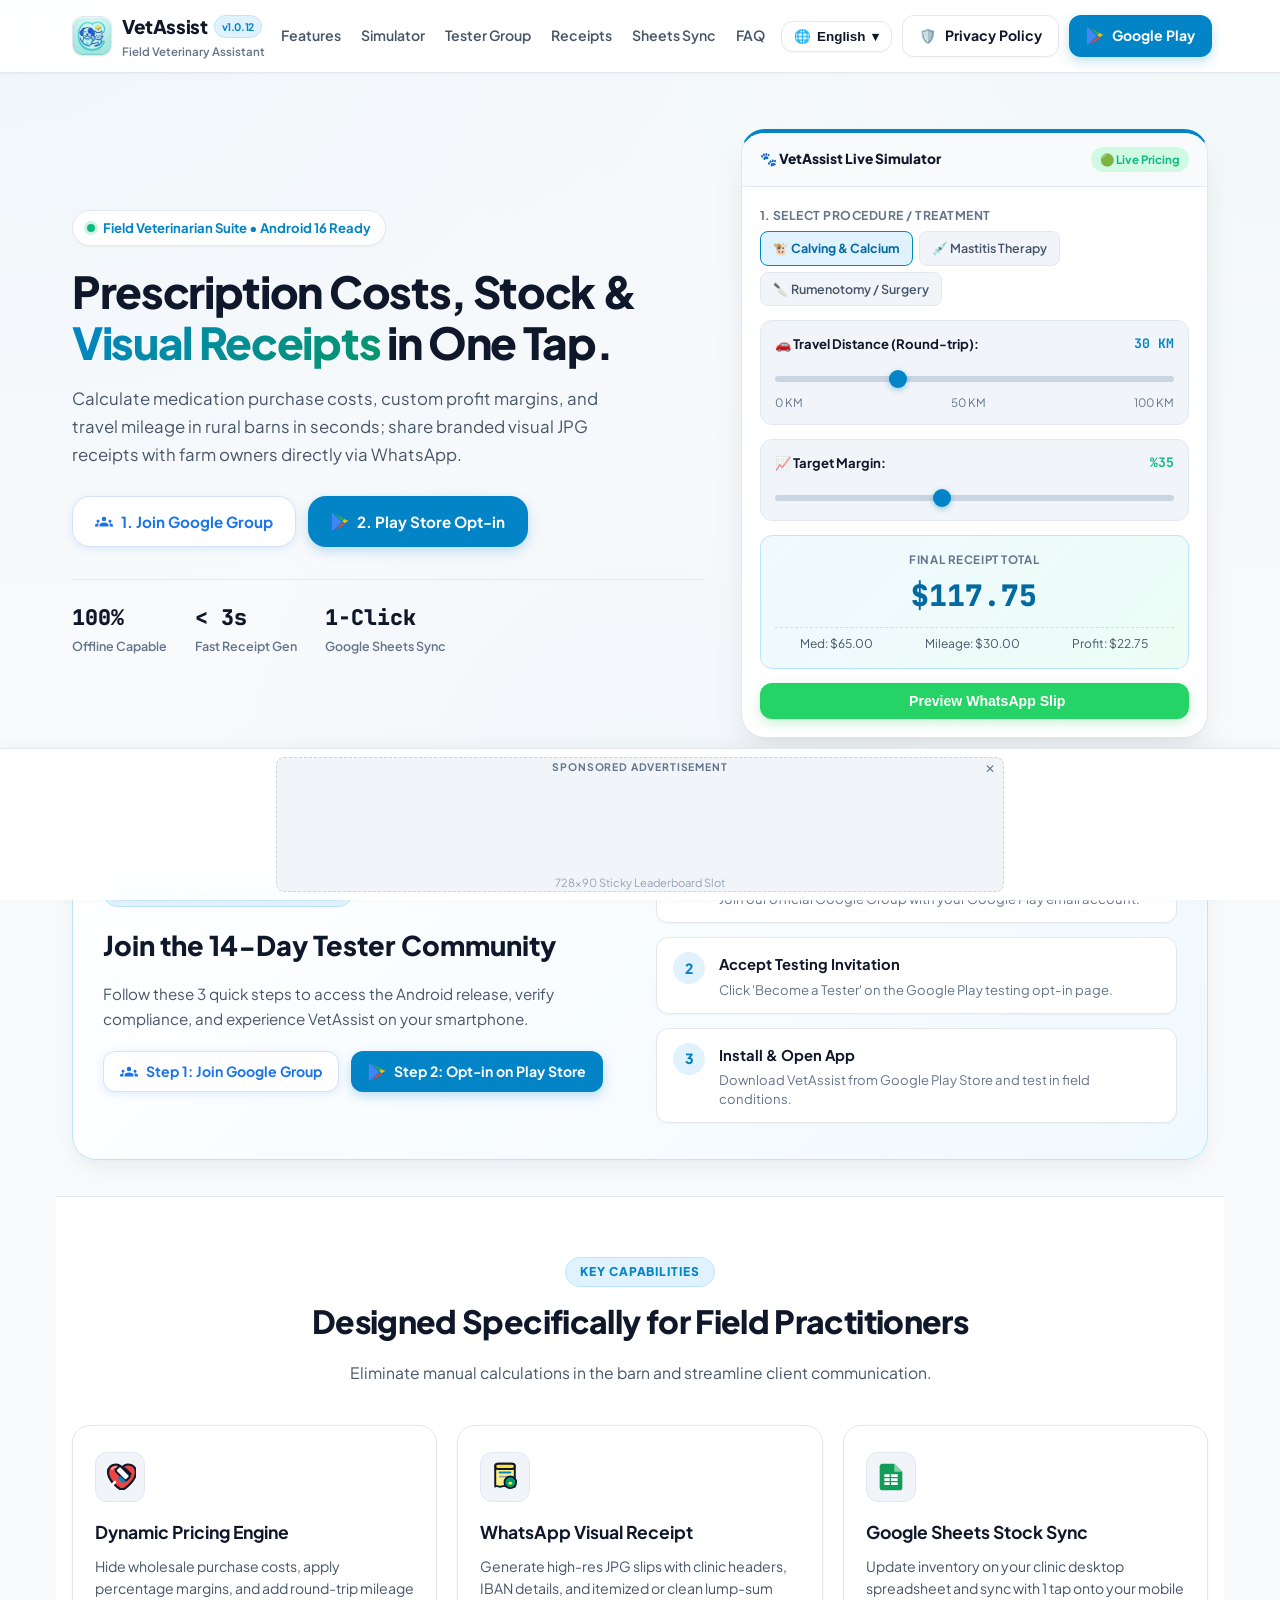
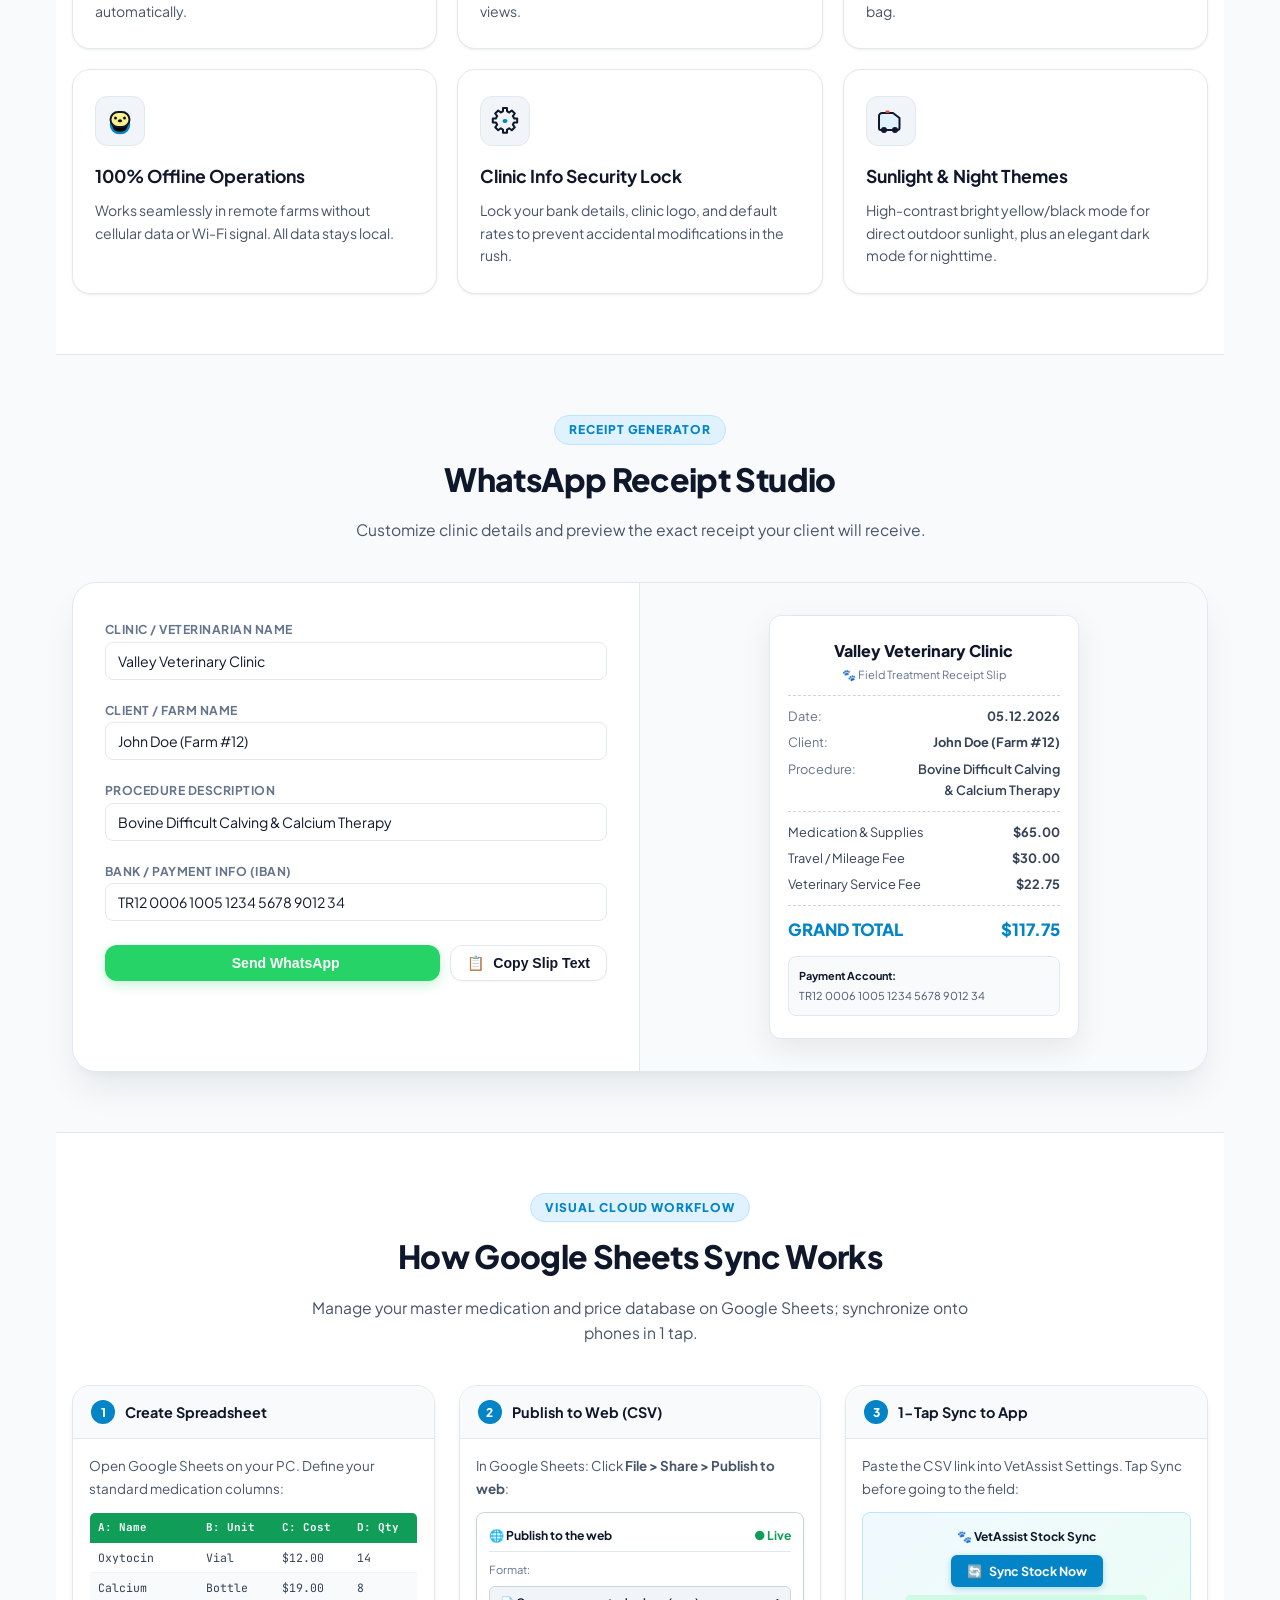
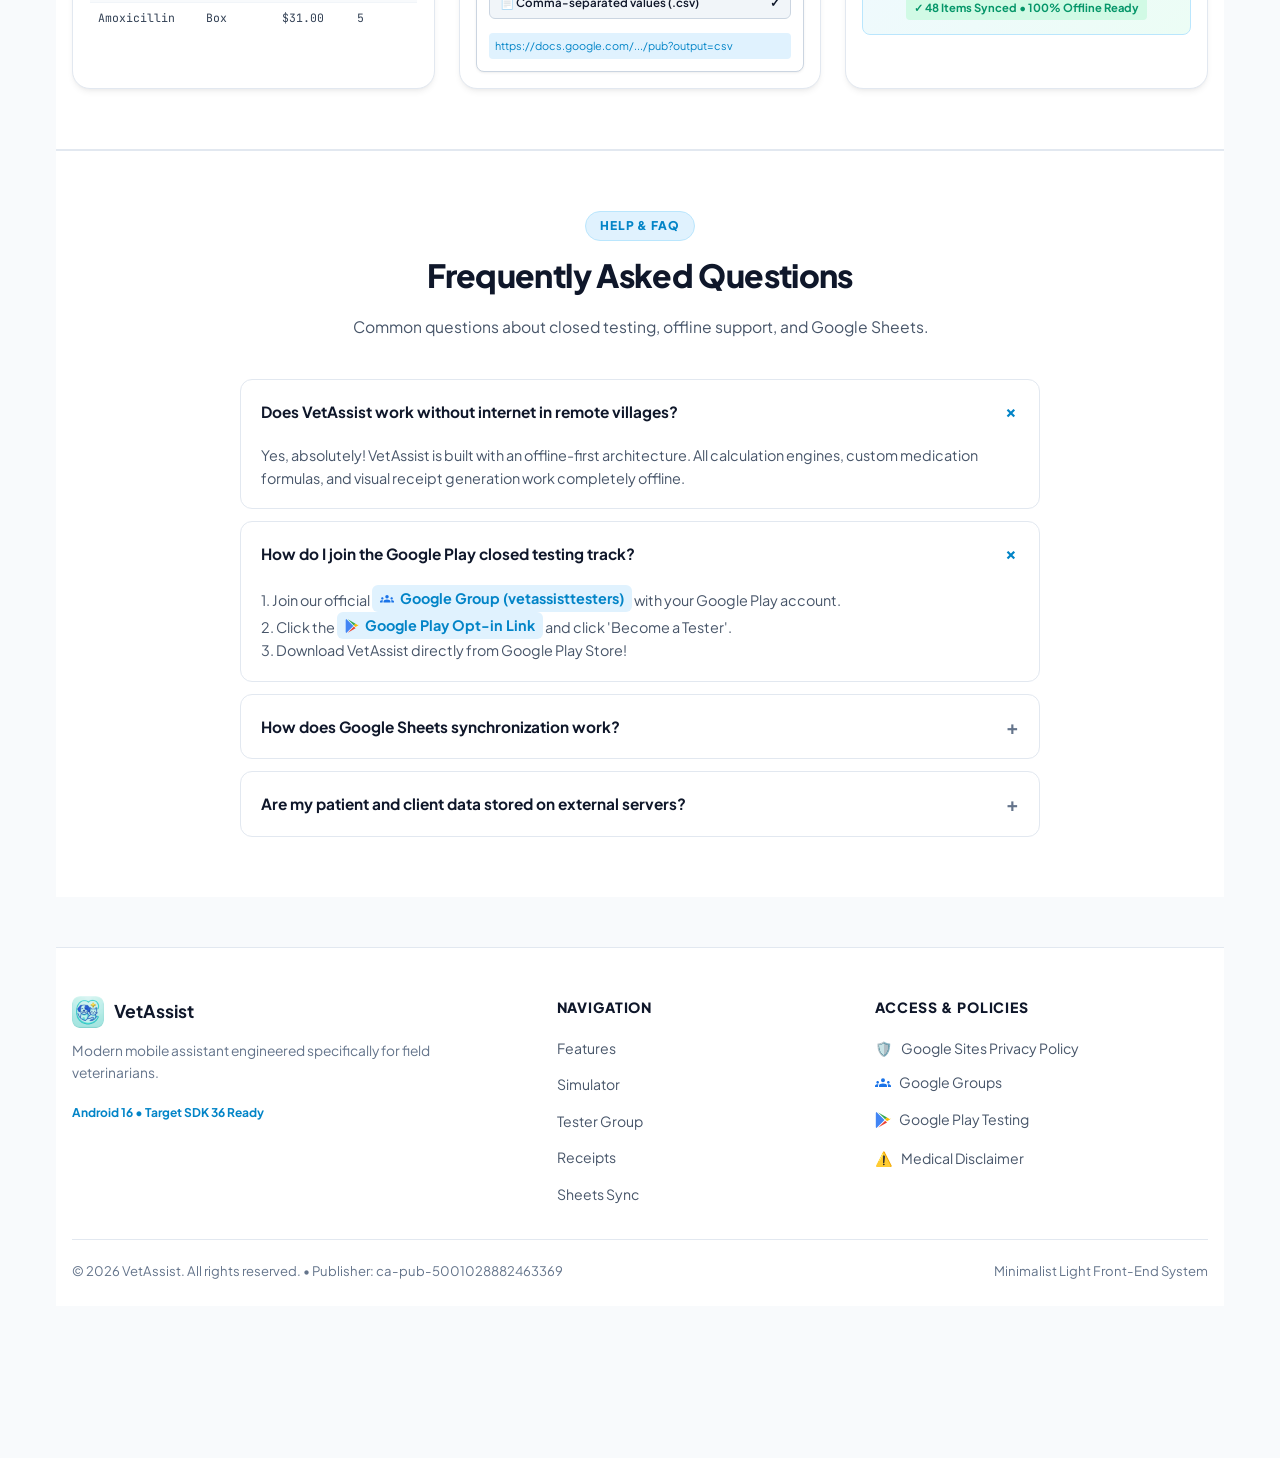
==== index.html @ b24b8905 "Add dedicated landing page, docs for GitHub Pages, 9-language and multi-currency system" ====
<!DOCTYPE html>
<html lang="en">
<head>
  <meta charset="UTF-8">
  <meta name="viewport" content="width=device-width, initial-scale=1.0">
  <title>VetAssist — Field Veterinary Assistant | Official Web & Live Demo</title>
  <meta name="description" content="Instant prescription cost calculation, dynamic profit/mileage pricing, clinic stock management and WhatsApp visual receipt slips for field veterinarians.">
  <meta name="google-adsense-account" content="ca-pub-5001028882463369">
  <link rel="icon" type="image/png" href="favicon.png">
  <link rel="preconnect" href="https://fonts.googleapis.com">
  <link rel="preconnect" href="https://fonts.gstatic.com" crossorigin>
  <link href="https://fonts.googleapis.com/css2?family=Plus+Jakarta+Sans:wght@400;500;600;700;800&family=JetBrains+Mono:wght@500;600;700&display=swap" rel="stylesheet">
  <script async src="https://pagead2.googlesyndication.com/pagead/js/adsbygoogle.js?client=ca-pub-5001028882463369" crossorigin="anonymous"></script>

  <style>
    /* ==========================================================================
       VETASSIST MODERN MINIMALIST LIGHT DESIGN SYSTEM
       ========================================================================== */
    :root {
      --bg-page: #f8fafc;
      --bg-surface: #ffffff;
      --bg-surface-elevated: #ffffff;
      --bg-surface-subtle: #f1f5f9;
      --bg-surface-active: #e2e8f0;
      
      --text-main: #0f172a;
      --text-secondary: #475569;
      --text-muted: #64748b;
      --text-light: #94a3b8;
      
      --primary: #0284c7;
      --primary-hover: #0369a1;
      --primary-subtle: #e0f2fe;
      --primary-border: #bae6fd;
      
      --success: #10b981;
      --success-subtle: #d1fae5;
      --success-hover: #059669;
      
      --warning: #f59e0b;
      --warning-subtle: #fef3c7;
      
      --border-light: #e2e8f0;
      --border-subtle: #f1f5f9;
      --border-focus: #38bdf8;
      
      --shadow-xs: 0 1px 2px 0 rgba(0, 0, 0, 0.04);
      --shadow-sm: 0 1px 3px 0 rgba(0, 0, 0, 0.06), 0 1px 2px -1px rgba(0, 0, 0, 0.06);
      --shadow-md: 0 4px 6px -1px rgba(0, 0, 0, 0.06), 0 2px 4px -2px rgba(0, 0, 0, 0.05);
      --shadow-lg: 0 10px 25px -3px rgba(15, 23, 42, 0.06), 0 4px 6px -4px rgba(15, 23, 42, 0.03);
      --shadow-xl: 0 20px 35px -5px rgba(15, 23, 42, 0.08), 0 8px 10px -6px rgba(15, 23, 42, 0.03);

      --radius-sm: 8px;
      --radius-md: 12px;
      --radius-lg: 18px;
      --radius-xl: 24px;
      --radius-full: 9999px;

      --font-sans: 'Plus Jakarta Sans', -apple-system, BlinkMacSystemFont, 'Segoe UI', Roboto, sans-serif;
      --font-mono: 'JetBrains Mono', monospace;
    }

    *, *::before, *::after {
      box-sizing: border-box;
      margin: 0;
      padding: 0;
    }

    html {
      scroll-behavior: smooth;
      -webkit-font-smoothing: antialiased;
      -moz-osx-font-smoothing: grayscale;
    }

    body {
      font-family: var(--font-sans);
      background-color: var(--bg-page);
      color: var(--text-main);
      line-height: 1.65;
      overflow-x: hidden;
      background-image: 
        radial-gradient(at 0% 0%, rgba(2, 132, 199, 0.04) 0px, transparent 50%),
        radial-gradient(at 100% 0%, rgba(16, 185, 129, 0.03) 0px, transparent 50%),
        radial-gradient(at 50% 100%, rgba(2, 132, 199, 0.03) 0px, transparent 50%);
      background-attachment: fixed;
    }

    /* Layout Structure */
    .app-layout-wrapper {
      display: flex;
      justify-content: center;
      width: 100%;
      position: relative;
    }

    /* Sidebars for Ads */
    .ad-rail {
      width: 160px;
      padding: 20px 10px;
      display: flex;
      flex-direction: column;
      gap: 24px;
      flex-shrink: 0;
      position: sticky;
      top: 86px;
      height: calc(100vh - 90px);
      align-self: flex-start;
    }

    .ad-slot-box {
      background: var(--bg-surface);
      border: 1px dashed #cbd5e1;
      border-radius: var(--radius-md);
      padding: 12px 8px;
      text-align: center;
      display: flex;
      flex-direction: column;
      align-items: center;
      justify-content: center;
      min-height: 280px;
      box-shadow: var(--shadow-xs);
      position: relative;
    }

    .ad-label {
      font-size: 0.65rem;
      font-weight: 700;
      color: var(--text-muted);
      letter-spacing: 0.08em;
      text-transform: uppercase;
      margin-bottom: 8px;
      display: block;
    }

    /* Main Container */
    .main-site-content {
      width: 100%;
      max-width: 1200px;
      min-width: 0;
      margin: 0 auto;
      padding: 0 16px;
    }

    .container {
      width: 100%;
      max-width: 1160px;
      margin: 0 auto;
      padding: 0 12px;
    }

    /* ==========================================================================
       TOP NAVIGATION BAR - SINGLE LINE & BEAUTIFULLY SPACED
       ========================================================================== */
    header.site-header {
      position: sticky;
      top: 0;
      z-index: 1000;
      background: rgba(255, 255, 255, 0.94);
      backdrop-filter: blur(16px);
      -webkit-backdrop-filter: blur(16px);
      border-bottom: 1px solid var(--border-light);
      box-shadow: 0 1px 3px rgba(0, 0, 0, 0.03);
    }

    .nav-inner {
      display: flex;
      justify-content: space-between;
      align-items: center;
      height: 72px;
      gap: 16px;
    }

    .brand-logo {
      display: flex;
      align-items: center;
      gap: 10px;
      text-decoration: none;
      color: var(--text-main);
      flex-shrink: 0;
      white-space: nowrap;
    }

    .brand-logo img {
      width: 40px;
      height: 40px;
      border-radius: 10px;
      box-shadow: var(--shadow-xs);
      border: 1px solid var(--border-light);
    }

    .brand-titles {
      display: flex;
      flex-direction: column;
      white-space: nowrap;
    }

    .brand-name {
      font-size: 1.18rem;
      font-weight: 800;
      letter-spacing: -0.02em;
      color: var(--text-main);
      display: flex;
      align-items: center;
      gap: 6px;
      white-space: nowrap;
    }

    .brand-name span.badge-version {
      font-size: 0.65rem;
      font-weight: 700;
      color: var(--primary);
      background: var(--primary-subtle);
      padding: 2px 7px;
      border-radius: var(--radius-full);
      border: 1px solid var(--primary-border);
      white-space: nowrap;
    }

    .brand-tagline {
      font-size: 0.72rem;
      color: var(--text-muted);
      font-weight: 600;
      white-space: nowrap;
    }

    nav.nav-menu {
      display: flex;
      align-items: center;
      gap: 20px;
      flex-shrink: 0;
    }

    nav.nav-menu a {
      color: var(--text-secondary);
      text-decoration: none;
      font-size: 0.88rem;
      font-weight: 600;
      white-space: nowrap;
      transition: color 0.15s ease;
      padding: 6px 0;
    }

    nav.nav-menu a:hover {
      color: var(--primary);
    }

    .nav-actions {
      display: flex;
      align-items: center;
      gap: 10px;
      flex-shrink: 0;
      white-space: nowrap;
    }

    /* Language Picker Dropdown */
    .lang-dropdown-wrapper {
      position: relative;
      flex-shrink: 0;
    }

    .lang-btn {
      background: var(--bg-surface);
      border: 1px solid var(--border-light);
      padding: 7px 12px;
      border-radius: var(--radius-md);
      font-size: 0.84rem;
      font-weight: 700;
      color: var(--text-main);
      display: inline-flex;
      align-items: center;
      gap: 6px;
      cursor: pointer;
      box-shadow: var(--shadow-xs);
      white-space: nowrap;
      transition: all 0.2s ease;
    }

    .lang-btn:hover {
      background: var(--bg-surface-subtle);
      border-color: #cbd5e1;
    }

    .lang-menu {
      position: absolute;
      top: calc(100% + 6px);
      right: 0;
      background: var(--bg-surface);
      border: 1px solid var(--border-light);
      border-radius: var(--radius-md);
      box-shadow: var(--shadow-xl);
      padding: 6px;
      display: none;
      flex-direction: column;
      min-width: 160px;
      z-index: 2000;
    }

    .lang-menu.open {
      display: flex;
      animation: fadeIn 0.15s ease;
    }

    .lang-item {
      padding: 8px 12px;
      font-size: 0.84rem;
      font-weight: 600;
      color: var(--text-secondary);
      border-radius: var(--radius-sm);
      display: flex;
      align-items: center;
      gap: 8px;
      cursor: pointer;
      white-space: nowrap;
      transition: background 0.12s;
    }

    .lang-item:hover, .lang-item.active {
      background: var(--primary-subtle);
      color: var(--primary-hover);
      font-weight: 700;
    }

    /* Buttons */
    .btn {
      display: inline-flex;
      align-items: center;
      justify-content: center;
      gap: 8px;
      padding: 8px 16px;
      font-size: 0.88rem;
      font-weight: 700;
      border-radius: var(--radius-md);
      text-decoration: none;
      cursor: pointer;
      white-space: nowrap;
      flex-shrink: 0;
      transition: all 0.2s cubic-bezier(0.16, 1, 0.3, 1);
      border: 1px solid transparent;
      outline: none;
    }

    .btn svg, .btn img {
      width: 18px;
      height: 18px;
      flex-shrink: 0;
    }

    .btn-lg {
      padding: 12px 22px;
      font-size: 0.95rem;
      border-radius: var(--radius-lg);
    }

    .btn-primary {
      background: var(--primary);
      color: #ffffff;
      box-shadow: 0 4px 12px rgba(2, 132, 199, 0.25);
    }
    .btn-primary:hover {
      background: var(--primary-hover);
      transform: translateY(-2px);
      box-shadow: 0 6px 18px rgba(2, 132, 199, 0.35);
    }

    .btn-outline {
      background: var(--bg-surface);
      color: var(--text-main);
      border: 1px solid var(--border-light);
      box-shadow: var(--shadow-xs);
    }
    .btn-outline:hover {
      background: var(--bg-surface-subtle);
      border-color: #cbd5e1;
    }

    .btn-whatsapp {
      background: #25d366;
      color: #ffffff;
      box-shadow: 0 4px 12px rgba(37, 211, 102, 0.25);
    }
    .btn-whatsapp:hover {
      background: #20ba5a;
      transform: translateY(-2px);
      box-shadow: 0 6px 18px rgba(37, 211, 102, 0.35);
    }

    .btn-groups {
      background: #ffffff;
      color: #1a73e8;
      border: 1px solid #d2e3fc;
      box-shadow: 0 2px 8px rgba(26, 115, 232, 0.12);
    }
    .btn-groups:hover {
      background: #f8fafd;
      border-color: #aecbfa;
      transform: translateY(-2px);
      box-shadow: 0 4px 14px rgba(26, 115, 232, 0.2);
    }

    /* Hero Section */
    .hero-section {
      padding: 56px 0 36px;
    }

    .hero-grid {
      display: grid;
      grid-template-columns: 1.15fr 0.85fr;
      gap: 36px;
      align-items: center;
    }

    .pill-badge {
      display: inline-flex;
      align-items: center;
      gap: 8px;
      padding: 6px 14px;
      background: #ffffff;
      border: 1px solid var(--border-light);
      border-radius: var(--radius-full);
      font-size: 0.82rem;
      font-weight: 700;
      color: var(--primary);
      margin-bottom: 20px;
      box-shadow: var(--shadow-xs);
    }

    .pill-badge .dot {
      width: 8px;
      height: 8px;
      background: var(--success);
      border-radius: 50%;
      box-shadow: 0 0 0 3px rgba(16, 185, 129, 0.2);
    }

    .hero-title {
      font-size: 2.75rem;
      font-weight: 800;
      line-height: 1.15;
      letter-spacing: -0.03em;
      color: var(--text-main);
      margin-bottom: 18px;
    }

    .hero-title .gradient-text {
      background: linear-gradient(135deg, #0284c7 0%, #059669 100%);
      -webkit-background-clip: text;
      -webkit-text-fill-color: transparent;
    }

    .hero-desc {
      font-size: 1.05rem;
      color: var(--text-secondary);
      line-height: 1.65;
      margin-bottom: 28px;
      max-width: 560px;
    }

    .hero-buttons {
      display: flex;
      flex-wrap: wrap;
      gap: 12px;
      margin-bottom: 32px;
    }

    .hero-stats {
      display: flex;
      gap: 28px;
      padding-top: 20px;
      border-top: 1px solid var(--border-light);
    }

    .stat-item {
      display: flex;
      flex-direction: column;
    }

    .stat-value {
      font-size: 1.35rem;
      font-weight: 800;
      color: var(--text-main);
      font-family: var(--font-mono);
    }

    .stat-label {
      font-size: 0.78rem;
      color: var(--text-muted);
      font-weight: 600;
    }

    /* Live Simulator Card */
    .simulator-card {
      background: var(--bg-surface);
      border: 1px solid var(--border-light);
      border-radius: var(--radius-xl);
      box-shadow: var(--shadow-xl);
      overflow: hidden;
      border-top: 4px solid var(--primary);
    }

    .sim-header {
      padding: 14px 18px;
      background: #f8fafc;
      border-bottom: 1px solid var(--border-light);
      display: flex;
      justify-content: space-between;
      align-items: center;
    }

    .sim-header-title {
      font-size: 0.86rem;
      font-weight: 800;
      color: var(--text-main);
      display: flex;
      align-items: center;
      gap: 8px;
    }

    .sim-status {
      font-size: 0.72rem;
      font-weight: 700;
      color: var(--success);
      background: var(--success-subtle);
      padding: 3px 9px;
      border-radius: var(--radius-full);
    }

    .sim-body {
      padding: 18px;
      display: flex;
      flex-direction: column;
      gap: 14px;
    }

    .sim-select-group {
      display: flex;
      flex-direction: column;
      gap: 6px;
    }

    .sim-label {
      font-size: 0.76rem;
      font-weight: 700;
      color: var(--text-muted);
      text-transform: uppercase;
      letter-spacing: 0.04em;
    }

    .sim-chips {
      display: flex;
      flex-wrap: wrap;
      gap: 6px;
    }

    .sim-chip {
      background: var(--bg-surface-subtle);
      border: 1px solid var(--border-light);
      padding: 6px 12px;
      border-radius: var(--radius-sm);
      font-size: 0.78rem;
      font-weight: 600;
      color: var(--text-secondary);
      cursor: pointer;
      transition: all 0.18s ease;
      user-select: none;
    }

    .sim-chip.active {
      background: var(--primary-subtle);
      border-color: var(--primary);
      color: var(--primary-hover);
      font-weight: 700;
    }

    .sim-slider-box {
      background: var(--bg-surface-subtle);
      border-radius: var(--radius-md);
      padding: 12px 14px;
      border: 1px solid var(--border-light);
    }

    .sim-slider-header {
      display: flex;
      justify-content: space-between;
      align-items: center;
      font-size: 0.82rem;
      font-weight: 700;
      color: var(--text-main);
      margin-bottom: 8px;
    }

    .sim-range {
      width: 100%;
      height: 6px;
      background: #cbd5e1;
      border-radius: 4px;
      outline: none;
      -webkit-appearance: none;
    }

    .sim-range::-webkit-slider-thumb {
      -webkit-appearance: none;
      width: 18px;
      height: 18px;
      border-radius: 50%;
      background: var(--primary);
      cursor: pointer;
      box-shadow: 0 2px 6px rgba(2, 132, 199, 0.4);
    }

    .sim-total-card {
      background: linear-gradient(135deg, #f0f9ff 0%, #ecfdf5 100%);
      border: 1px solid #bae6fd;
      border-radius: var(--radius-md);
      padding: 14px;
      text-align: center;
    }

    .sim-total-title {
      font-size: 0.72rem;
      font-weight: 700;
      color: var(--text-muted);
      letter-spacing: 0.05em;
    }

    .sim-total-amount {
      font-size: 1.85rem;
      font-weight: 800;
      color: var(--primary-hover);
      font-family: var(--font-mono);
      margin: 3px 0 6px;
    }

    .sim-breakdown-mini {
      font-size: 0.75rem;
      color: var(--text-secondary);
      display: flex;
      justify-content: space-around;
      border-top: 1px dashed #bae6fd;
      padding-top: 6px;
    }

    /* Testing & Download Highlight Section */
    .testing-banner-box {
      background: linear-gradient(135deg, #ffffff 0%, #f0f9ff 100%);
      border: 1px solid #bae6fd;
      border-radius: var(--radius-xl);
      padding: 36px 30px;
      box-shadow: var(--shadow-lg);
      margin: 36px 0;
    }

    .testing-grid {
      display: grid;
      grid-template-columns: 1fr 1fr;
      gap: 32px;
      align-items: center;
    }

    .testing-steps-list {
      display: flex;
      flex-direction: column;
      gap: 14px;
    }

    .t-step {
      display: flex;
      gap: 14px;
      align-items: flex-start;
      background: #ffffff;
      padding: 14px 16px;
      border-radius: var(--radius-md);
      border: 1px solid var(--border-light);
      box-shadow: var(--shadow-xs);
    }

    .t-num {
      width: 32px;
      height: 32px;
      background: var(--primary-subtle);
      color: var(--primary);
      border-radius: 50%;
      display: flex;
      align-items: center;
      justify-content: center;
      font-weight: 800;
      font-size: 0.88rem;
      flex-shrink: 0;
    }

    .t-info h4 {
      font-size: 0.92rem;
      font-weight: 700;
      color: var(--text-main);
      margin-bottom: 3px;
    }

    .t-info p {
      font-size: 0.82rem;
      color: var(--text-muted);
      line-height: 1.45;
    }

    /* Sections */
    .section-wrap {
      padding: 60px 0;
    }

    .section-header {
      text-align: center;
      max-width: 680px;
      margin: 0 auto 40px;
    }

    .section-badge {
      display: inline-block;
      font-size: 0.75rem;
      font-weight: 800;
      text-transform: uppercase;
      letter-spacing: 0.08em;
      color: var(--primary);
      margin-bottom: 8px;
      background: var(--primary-subtle);
      padding: 4px 14px;
      border-radius: var(--radius-full);
      border: 1px solid var(--primary-border);
    }

    .section-title {
      font-size: 2rem;
      font-weight: 800;
      letter-spacing: -0.02em;
      color: var(--text-main);
      margin-bottom: 12px;
    }

    .section-desc {
      font-size: 0.98rem;
      color: var(--text-secondary);
      line-height: 1.6;
    }

    /* Feature Grid */
    .feature-grid {
      display: grid;
      grid-template-columns: repeat(3, 1fr);
      gap: 20px;
    }

    .feature-card {
      background: var(--bg-surface);
      border: 1px solid var(--border-light);
      border-radius: var(--radius-lg);
      padding: 26px 22px;
      box-shadow: var(--shadow-sm);
      transition: all 0.25s cubic-bezier(0.16, 1, 0.3, 1);
      display: flex;
      flex-direction: column;
    }

    .feature-card:hover {
      transform: translateY(-4px);
      box-shadow: var(--shadow-lg);
      border-color: #cbd5e1;
    }

    .feature-icon-box {
      width: 50px;
      height: 50px;
      border-radius: var(--radius-md);
      background: var(--bg-surface-subtle);
      border: 1px solid var(--border-light);
      display: flex;
      align-items: center;
      justify-content: center;
      margin-bottom: 16px;
    }

    .feature-icon-box svg {
      width: 32px;
      height: 32px;
    }

    .feature-card h3 {
      font-size: 1.1rem;
      font-weight: 700;
      color: var(--text-main);
      margin-bottom: 8px;
    }

    .feature-card p {
      font-size: 0.88rem;
      color: var(--text-secondary);
      line-height: 1.6;
    }

    /* Visual Google Sheets Workflow Step Cards */
    .sheets-visual-grid {
      display: grid;
      grid-template-columns: repeat(3, 1fr);
      gap: 24px;
      margin-top: 24px;
    }

    .sheet-step-card {
      background: var(--bg-surface);
      border: 1px solid var(--border-light);
      border-radius: var(--radius-lg);
      overflow: hidden;
      box-shadow: var(--shadow-md);
      display: flex;
      flex-direction: column;
      transition: transform 0.2s, box-shadow 0.2s;
    }

    .sheet-step-card:hover {
      transform: translateY(-4px);
      box-shadow: var(--shadow-lg);
      border-color: #bae6fd;
    }

    .sheet-step-header {
      padding: 14px 18px;
      background: #f8fafc;
      border-bottom: 1px solid var(--border-light);
      display: flex;
      align-items: center;
      gap: 10px;
    }

    .step-badge {
      background: #0284c7;
      color: white;
      font-size: 0.75rem;
      font-weight: 800;
      width: 24px;
      height: 24px;
      border-radius: 50%;
      display: flex;
      align-items: center;
      justify-content: center;
    }

    .sheet-step-title {
      font-size: 0.9rem;
      font-weight: 700;
      color: var(--text-main);
    }

    .sheet-step-body {
      padding: 16px;
      flex: 1;
      display: flex;
      flex-direction: column;
      gap: 12px;
    }

    /* Mockup Visual Components */
    .mock-sheets-table {
      width: 100%;
      border-collapse: collapse;
      font-size: 0.72rem;
      font-family: var(--font-mono);
      background: #ffffff;
      border: 1px solid #cbd5e1;
      border-radius: 6px;
      overflow: hidden;
    }

    .mock-sheets-table th {
      background: #0f9d58;
      color: #ffffff;
      padding: 6px 8px;
      text-align: left;
      font-weight: 700;
      font-size: 0.68rem;
    }

    .mock-sheets-table td {
      padding: 5px 8px;
      border-bottom: 1px solid #f1f5f9;
      color: #334155;
    }

    .mock-sheets-table tr:nth-child(even) {
      background: #f8fafc;
    }

    .mock-publish-dialog {
      background: #ffffff;
      border: 1px solid #cbd5e1;
      border-radius: 8px;
      padding: 12px;
      box-shadow: var(--shadow-sm);
      display: flex;
      flex-direction: column;
      gap: 8px;
    }

    .mock-dialog-header {
      font-size: 0.76rem;
      font-weight: 700;
      color: #0f172a;
      display: flex;
      justify-content: space-between;
      border-bottom: 1px solid #e2e8f0;
      padding-bottom: 6px;
    }

    .mock-csv-select {
      background: #f1f5f9;
      border: 1px solid #cbd5e1;
      padding: 6px 10px;
      border-radius: 6px;
      font-size: 0.72rem;
      font-weight: 600;
      color: #0f172a;
      display: flex;
      justify-content: space-between;
      align-items: center;
    }

    .mock-app-sync-card {
      background: linear-gradient(135deg, #f0f9ff 0%, #ecfdf5 100%);
      border: 1px solid #bae6fd;
      border-radius: 8px;
      padding: 14px;
      display: flex;
      flex-direction: column;
      align-items: center;
      gap: 8px;
      text-align: center;
    }

    .mock-sync-btn {
      background: #0284c7;
      color: #ffffff;
      font-size: 0.78rem;
      font-weight: 700;
      padding: 6px 16px;
      border-radius: 6px;
      display: flex;
      align-items: center;
      gap: 6px;
      box-shadow: 0 2px 6px rgba(2, 132, 199, 0.3);
    }

    .mock-success-tag {
      font-size: 0.7rem;
      font-weight: 700;
      color: #059669;
      background: #d1fae5;
      padding: 3px 8px;
      border-radius: 4px;
    }

    /* Studio & Slips */
    .receipt-studio {
      background: var(--bg-surface);
      border: 1px solid var(--border-light);
      border-radius: var(--radius-xl);
      box-shadow: var(--shadow-xl);
      overflow: hidden;
      display: grid;
      grid-template-columns: 1fr 1fr;
      margin-top: 24px;
    }

    .studio-controls {
      padding: 32px;
      border-right: 1px solid var(--border-light);
      display: flex;
      flex-direction: column;
      gap: 16px;
    }

    .studio-preview {
      padding: 32px;
      background: #f8fafc;
      display: flex;
      flex-direction: column;
      align-items: center;
      justify-content: center;
    }

    .input-field {
      width: 100%;
      padding: 9px 12px;
      border: 1px solid var(--border-light);
      border-radius: var(--radius-sm);
      font-family: var(--font-sans);
      font-size: 0.88rem;
      color: var(--text-main);
      background: var(--bg-surface);
      outline: none;
      transition: border-color 0.2s;
    }

    .input-field:focus {
      border-color: var(--primary);
    }

    .receipt-slip {
      width: 310px;
      background: #ffffff;
      border-radius: 12px;
      border: 1px solid #e2e8f0;
      box-shadow: 0 10px 30px rgba(0, 0, 0, 0.08);
      padding: 22px 18px;
      font-family: 'Plus Jakarta Sans', sans-serif;
      position: relative;
    }

    .slip-clinic-name {
      font-size: 1rem;
      font-weight: 800;
      color: #0f172a;
      text-align: center;
    }

    .slip-sub {
      font-size: 0.7rem;
      color: #64748b;
      text-align: center;
      margin-bottom: 12px;
    }

    .slip-divider {
      border-top: 1px dashed #cbd5e1;
      margin: 10px 0;
    }

    .slip-row {
      display: flex;
      justify-content: space-between;
      font-size: 0.8rem;
      color: #334155;
      margin-bottom: 5px;
    }

    .slip-row.total-row {
      font-size: 1.05rem;
      font-weight: 800;
      color: #0284c7;
      margin-top: 8px;
    }

    /* FAQ List */
    .faq-list {
      max-width: 800px;
      margin: 0 auto;
      display: flex;
      flex-direction: column;
      gap: 12px;
    }

    .faq-item {
      background: var(--bg-surface);
      border: 1px solid var(--border-light);
      border-radius: var(--radius-md);
      overflow: hidden;
      transition: all 0.2s ease;
    }

    .faq-question {
      padding: 16px 20px;
      font-size: 0.96rem;
      font-weight: 700;
      color: var(--text-main);
      cursor: pointer;
      display: flex;
      justify-content: space-between;
      align-items: center;
      user-select: none;
    }

    .faq-icon {
      font-size: 1.2rem;
      color: var(--text-muted);
      transition: transform 0.2s ease;
    }

    .faq-answer {
      display: none;
      padding: 0 20px 18px;
      font-size: 0.9rem;
      color: var(--text-secondary);
      line-height: 1.6;
    }

    .faq-item.open .faq-answer {
      display: block;
    }

    .faq-item.open .faq-icon {
      transform: rotate(45deg);
      color: var(--primary);
    }

    .faq-link-badge {
      display: inline-flex;
      align-items: center;
      gap: 6px;
      background: #e0f2fe;
      color: #0284c7;
      padding: 2px 8px;
      border-radius: 6px;
      font-weight: 700;
      text-decoration: none;
    }

    .faq-link-badge svg {
      width: 14px;
      height: 14px;
    }

    /* Bottom Sticky Ad Banner */
    .bottom-ad-wrapper {
      position: sticky;
      bottom: 0;
      z-index: 90;
      background: rgba(255, 255, 255, 0.95);
      backdrop-filter: blur(10px);
      border-top: 1px solid var(--border-light);
      padding: 8px 16px;
      display: flex;
      flex-direction: column;
      align-items: center;
      justify-content: center;
      box-shadow: 0 -4px 16px rgba(0, 0, 0, 0.04);
    }

    .bottom-ad-inner {
      width: 100%;
      max-width: 728px;
      min-height: 90px;
      background: var(--bg-surface-subtle);
      border: 1px dashed #cbd5e1;
      border-radius: var(--radius-sm);
      display: flex;
      flex-direction: column;
      align-items: center;
      justify-content: center;
      position: relative;
    }

    .close-ad-btn {
      position: absolute;
      top: 4px;
      right: 8px;
      background: transparent;
      border: none;
      font-size: 0.75rem;
      color: var(--text-muted);
      cursor: pointer;
    }

    /* Clean Functional Footer */
    footer.site-footer {
      background: var(--bg-surface);
      border-top: 1px solid var(--border-light);
      padding: 48px 0 24px;
      margin-top: 50px;
    }

    .footer-grid-clean {
      display: grid;
      grid-template-columns: 1.6fr 1fr 1.2fr;
      gap: 40px;
      margin-bottom: 32px;
    }

    .footer-col h4 {
      font-size: 0.88rem;
      font-weight: 800;
      color: var(--text-main);
      text-transform: uppercase;
      letter-spacing: 0.06em;
      margin-bottom: 16px;
    }

    .footer-links {
      list-style: none;
      display: flex;
      flex-direction: column;
      gap: 10px;
    }

    .footer-links a {
      color: var(--text-secondary);
      text-decoration: none;
      font-size: 0.88rem;
      transition: color 0.2s;
      display: inline-flex;
      align-items: center;
      gap: 8px;
    }

    .footer-links a:hover {
      color: var(--primary);
    }

    .footer-bottom {
      border-top: 1px solid var(--border-light);
      padding-top: 20px;
      display: flex;
      justify-content: space-between;
      align-items: center;
      font-size: 0.82rem;
      color: var(--text-muted);
      flex-wrap: wrap;
      gap: 10px;
    }

    /* Modal */
    .modal-overlay {
      position: fixed;
      inset: 0;
      background: rgba(15, 23, 42, 0.6);
      backdrop-filter: blur(4px);
      z-index: 9999;
      display: none;
      align-items: center;
      justify-content: center;
      padding: 20px;
    }

    .modal-overlay.active {
      display: flex;
    }

    .modal-box {
      background: var(--bg-surface);
      border-radius: var(--radius-xl);
      max-width: 740px;
      width: 100%;
      max-height: 85vh;
      overflow-y: auto;
      padding: 34px;
      box-shadow: var(--shadow-xl);
      position: relative;
    }

    .modal-close {
      position: absolute;
      top: 18px;
      right: 18px;
      background: var(--bg-surface-subtle);
      border: 1px solid var(--border-light);
      width: 32px;
      height: 32px;
      border-radius: 50%;
      display: flex;
      align-items: center;
      justify-content: center;
      cursor: pointer;
      font-weight: 700;
    }

    @keyframes fadeIn {
      from { opacity: 0; transform: translateY(4px); }
      to { opacity: 1; transform: translateY(0); }
    }

    /* Responsive Queries */
    @media (max-width: 1360px) {
      .ad-rail { display: none; }
    }

    @media (max-width: 1080px) {
      nav.nav-menu { display: none; }
    }

    @media (max-width: 860px) {
      .hero-grid { grid-template-columns: 1fr; }
      .feature-grid { grid-template-columns: 1fr; }
      .sheets-visual-grid { grid-template-columns: 1fr; }
      .receipt-studio { grid-template-columns: 1fr; }
      .studio-controls { border-right: none; border-bottom: 1px solid var(--border-light); }
      .testing-grid { grid-template-columns: 1fr; }
      .footer-grid-clean { grid-template-columns: 1fr; }
      .hero-title { font-size: 2.1rem; }
    }
  </style>
</head>
<body>

  <!-- ==========================================================================
       SVG GLOBAL DEFINITIONS: AUTHENTIC BRAND & IN-APP VET VECTOR ICONS
       ========================================================================== -->
  <svg style="display:none;" xmlns="http://www.w3.org/2000/svg">
    
    <!-- 1. Google Play Official 4-Color Vector Icon -->
    <symbol id="icon-googleplay" viewBox="0 0 512 512">
      <path fill="#4285F4" d="M47 0C34 6.8 25.3 19.2 25.3 35.3v441.3c0 16.1 8.7 28.5 21.7 35.3l256.6-256L47 0z"/>
      <path fill="#34A853" d="M325.3 234.3L104.6 13l280.8 161.2-60.1 59.1z"/>
      <path fill="#FBBC04" d="M479.5 228.6l-94.1-54.4-60.1 59.1 60.1 59.1 94.1-54.4c17.6-10.2 17.6-26.9 0-37.1z"/>
      <path fill="#EA4335" d="M325.3 277.7l60.1 59.1L104.6 499l220.7-221.3z"/>
    </symbol>

    <!-- 2. WhatsApp Official Green Vector Icon -->
    <symbol id="icon-whatsapp" viewBox="0 0 24 24">
      <path fill="#25D366" d="M12.04 2c-5.46 0-9.91 4.45-9.91 9.91 0 1.75.46 3.45 1.32 4.95L2.05 22l5.25-1.38c1.45.79 3.08 1.21 4.74 1.21 5.46 0 9.91-4.45 9.91-9.91 0-2.65-1.03-5.14-2.9-7.01A9.816 9.816 0 0 0 12.04 2m.01 1.67c2.2 0 4.26.86 5.82 2.42a8.225 8.225 0 0 1 2.41 5.83c0 4.54-3.7 8.24-8.24 8.24-1.48 0-2.93-.4-4.2-1.15l-.3-.18-3.12.82.83-3.04-.2-.31a8.196 8.196 0 0 1-1.26-4.38c0-4.54 3.7-8.24 8.24-8.24m4.52 11.66c-.25-.12-1.47-.72-1.7-.81-.23-.08-.39-.12-.56.12-.17.25-.64.81-.79.97-.14.17-.29.19-.54.06-.25-.12-1.05-.39-2-1.23-.74-.66-1.24-1.47-1.39-1.72-.14-.25-.02-.38.11-.51.11-.11.25-.29.37-.43.12-.14.17-.25.25-.41.08-.17.04-.31-.02-.43s-.56-1.34-.76-1.84c-.2-.48-.41-.42-.56-.43h-.48c-.17 0-.43.06-.66.31-.22.25-.87.85-.87 2.07s.89 2.4 1.01 2.57c.12.17 1.75 2.67 4.23 3.74.59.26 1.05.41 1.41.53.59.19 1.13.16 1.56.1.48-.07 1.47-.6 1.67-1.18.21-.58.21-1.07.15-1.18-.06-.11-.23-.17-.48-.3z"/>
    </symbol>

    <!-- 3. Google Groups Official Blue Vector Icon -->
    <symbol id="icon-groups" viewBox="0 0 24 24">
      <path fill="#1A73E8" d="M12 12.75c1.63 0 3.07.39 4.24.9c1.08.48 1.76 1.56 1.76 2.73V18H6v-1.61c0-1.18.68-2.26 1.76-2.74c1.17-.52 2.61-.9 4.24-.9M4 13c1.1 0 2-.9 2-2s-.9-2-2-2s-2 .9-2 2s.9 2 2 2m1.13 1.1c-.37-.06-.74-.1-1.13-.1c-.99 0-1.93.21-2.78.58A2.01 2.01 0 0 0 0 16.43V18h4.5v-1.61c0-.83.23-1.61.63-2.29M20 13c1.1 0 2-.9 2-2s-.9-2-2-2s-2 .9-2 2s.9 2 2 2m2.78 1.58c-.85-.37-1.79-.58-2.78-.58c-.39 0-.76.04-1.13.1c.4.68.63 1.46.63 2.29V18H24v-1.57c0-.81-.48-1.53-1.22-1.85M12 11a3 3 0 1 0 0-6a3 3 0 0 0 0 6"/>
    </symbol>

    <!-- 4. Google Sheets Official Green Doc & Grid Icon -->
    <symbol id="icon-sheets" viewBox="0 0 48 48">
      <path fill="#0F9D58" d="M29 4H11c-2.2 0-4 1.8-4 4v32c0 2.2 1.8 4 4 4h26c2.2 0 4-1.8 4-4V16L29 4z"/>
      <path fill="#87CEAC" d="M29 4v12h12L29 4z"/>
      <path fill="#ffffff" d="M14 20h20v4H14zm0 6h20v4H14zm0 6h20v4H14z"/>
      <path fill="#0F9D58" d="M22 20h2v16h-2z"/>
    </symbol>

    <!-- 5. In-App Pet & Vet Custom SVGs (from web/icons.js) -->
    <!-- Treatment Mode (Red Heart & Blue Syringe) -->
    <symbol id="icon-treatment-mode" viewBox="0 0 32 32">
      <path d="M16 28C16 28 4 20.5 4 11C4 6.5 7.5 3.5 12 3.5C14.5 3.5 16.8 5 18 7C19.2 5 21.5 3.5 24 3.5C28.5 3.5 32 6.5 32 11C32 20.5 20 28 20 28H16Z" fill="#ef4444" stroke="#0f172a" stroke-width="2.2" stroke-linejoin="round"/>
      <path d="M8 8C9.5 6 12 5.5 13.5 6.5" stroke="#fca5a5" stroke-width="2" stroke-linecap="round"/>
      <path d="M7 25L11 21" stroke="#ffffff" stroke-width="2.6" stroke-linecap="round"/>
      <rect x="11" y="9.5" width="7" height="15" rx="2" transform="rotate(-45 11 9.5)" fill="#ffffff" stroke="#0f172a" stroke-width="2"/>
      <path d="M14 17.5L16.5 15L21.5 20L19 22.5Z" fill="#0284c7"/>
      <path d="M21 7.5L26.5 13" stroke="#0f172a" stroke-width="2.4" stroke-linecap="round"/>
    </symbol>

    <!-- Receipt Seal (Golden Scroll & Green Paw Seal) -->
    <symbol id="icon-receipt-seal" viewBox="0 0 36 36">
      <path d="M7 6C7 4.3 8.3 3 10 3H26C27.7 3 29 4.3 29 6V29C29 29 27.5 28 26 28C24.5 28 23 29 21.5 29C20 29 18.5 28 17 28C15.5 28 14 29 12.5 29C11 29 9.5 28 8 28C7.4 28 7 28.3 7 28.8V6Z" fill="#fef08a" stroke="#0f172a" stroke-width="2.2" stroke-linejoin="round"/>
      <path d="M7 6C7 4.3 8.3 3 10 3H26C27.7 3 29 4.3 29 6C29 7.7 27.7 9 26 9H10C8.3 9 7 7.7 7 6Z" fill="#fde047" stroke="#0f172a" stroke-width="2.2" stroke-linejoin="round"/>
      <line x1="12" y1="13" x2="24" y2="13" stroke="#0284c7" stroke-width="2.4" stroke-linecap="round"/>
      <line x1="12" y1="17.5" x2="20" y2="17.5" stroke="#94a3b8" stroke-width="2" stroke-linecap="round"/>
      <circle cx="24" cy="24" r="6.5" fill="#10b981" stroke="#0f172a" stroke-width="2.2"/>
      <circle cx="24" cy="24" r="5" fill="#059669"/>
      <ellipse cx="24" cy="25" rx="2.2" ry="1.6" fill="#fde047"/>
    </symbol>

    <!-- Stock Bone Kit (First Aid Box with Bone Handle) -->
    <symbol id="icon-kit-bone" viewBox="0 0 32 32">
      <path d="M11 6.5C10.2 6.5 9.5 5.8 9.5 5C9.5 4.2 10.2 3.5 11 3.5C11.5 3.5 12 3.8 12.3 4.2H19.7C20 3.8 20.5 3.5 21 3.5C21.8 3.5 22.5 4.2 22.5 5C22.5 5.8 21.8 6.5 21 6.5" fill="#fde047" stroke="#0f172a" stroke-width="2" stroke-linejoin="round"/>
      <rect x="4.5" y="8.5" width="23" height="19" rx="4" fill="#a7f3d0" stroke="#0f172a" stroke-width="2"/>
      <rect x="14" y="13.5" width="4" height="9" rx="1" fill="#10b981"/>
      <rect x="11.5" y="16" width="9" height="4" rx="1" fill="#10b981"/>
    </symbol>

    <!-- Dog Stethoscope -->
    <symbol id="icon-dog-stethoscope" viewBox="0 0 32 32">
      <path d="M7 19C7 25 11 28 16 28C21 28 25 25 25 19" stroke="#0284c7" stroke-width="2.4" stroke-linecap="round"/>
      <rect x="6.5" y="7" width="19" height="15" rx="7.5" fill="#fef08a" stroke="#0f172a" stroke-width="2"/>
      <circle cx="11.5" cy="13" r="1.5" fill="#0f172a"/>
      <circle cx="20.5" cy="13" r="1.5" fill="#0f172a"/>
      <ellipse cx="16" cy="15.8" rx="2.2" ry="1.5" fill="#0f172a"/>
    </symbol>

    <!-- Gear Paw (Settings) -->
    <symbol id="icon-gear-paw" viewBox="0 0 32 32">
      <path d="M14 3H18V6.2C18.8 6.5 19.5 7 20.2 7.5L22.8 5.5L25.8 8.5L23.8 11.2C24.3 11.8 24.7 12.6 25 13.4H28.2V17.4H25C24.7 18.2 24.3 19 23.8 19.6L25.8 22.3L22.8 25.3L20.2 23.3C19.5 23.8 18.8 24.3 18 24.6V27.8H14V24.6C13.2 24.3 12.5 23.8 11.8 23.3L9.2 25.3L6.2 22.3L8.2 19.6C7.7 19 7.3 18.2 7 17.4H3.8V13.4H7C7.3 12.6 7.7 11.8 8.2 11.2L6.2 8.5L9.2 5.5L11.8 7.5C12.5 7 13.2 6.5 14 6.2V3Z" fill="#f1f5f9" stroke="#0f172a" stroke-width="2" stroke-linejoin="round"/>
      <ellipse cx="16" cy="16" rx="2.5" ry="2" fill="#0284c7"/>
    </symbol>

    <!-- Vet Ambulance / Van -->
    <symbol id="icon-vet-van" viewBox="0 0 32 32">
      <path d="M4 11C4 9.5 5.5 8 7 8H18L24.5 13V23C24.5 24 23.5 25 22.5 25H5.5C4.5 25 4 24 4 23V11Z" fill="#e0f2fe" stroke="#0f172a" stroke-width="2" stroke-linejoin="round"/>
      <rect x="10.5" y="5.5" width="4" height="2.5" rx="1" fill="#ef4444"/>
      <circle cx="9" cy="25" r="3" fill="#0f172a"/>
      <circle cx="20" cy="25" r="3" fill="#0f172a"/>
    </symbol>
  </svg>

  <!-- ==========================================================================
       STICKY NAVIGATION BAR - 100% SINGLE LINE, NO CRAMPED WRAPPING
       ========================================================================== -->
  <header class="site-header">
    <div class="container">
      <div class="nav-inner">
        
        <!-- Brand Logo -->
        <a href="#" class="brand-logo">
          <img src="icon-192.png" alt="VetAssist Logo">
          <div class="brand-titles">
            <span class="brand-name">VetAssist <span class="badge-version">v1.0.12</span></span>
            <span class="brand-tagline" data-i18n="app_tagline">Field Veterinary Assistant</span>
          </div>
        </a>

        <!-- Main Navigation Links -->
        <nav class="nav-menu">
          <a href="#features" data-i18n="nav_features">Features</a>
          <a href="#live-calculator" data-i18n="nav_simulator">Simulator</a>
          <a href="#testing-zone" data-i18n="nav_join_test">Tester Group</a>
          <a href="#receipt-studio" data-i18n="nav_receipt">Receipts</a>
          <a href="#sheets-sync" data-i18n="nav_sheets">Sheets Sync</a>
          <a href="#faq" data-i18n="nav_faq">FAQ</a>
        </nav>

        <!-- Action Items (Language, Privacy Policy, Google Play) -->
        <div class="nav-actions">
          
          <!-- Language Selector -->
          <div class="lang-dropdown-wrapper">
            <button class="lang-btn" onclick="toggleLangMenu()" id="current-lang-btn">
              <span>🌐</span> <span id="current-lang-label">English</span> ▾
            </button>
            <div class="lang-menu" id="lang-dropdown-menu">
              <div class="lang-item active" onclick="setLanguage('en')">🇬🇧 English</div>
              <div class="lang-item" onclick="setLanguage('tr')">🇹🇷 Türkçe</div>
              <div class="lang-item" onclick="setLanguage('de')">🇩🇪 Deutsch</div>
              <div class="lang-item" onclick="setLanguage('es')">🇪🇸 Español</div>
              <div class="lang-item" onclick="setLanguage('pt')">🇧🇷 Português</div>
              <div class="lang-item" onclick="setLanguage('ja')">🇯🇵 日本語</div>
              <div class="lang-item" onclick="setLanguage('ko')">🇰🇷 한국어</div>
              <div class="lang-item" onclick="setLanguage('hi')">🇮🇳 हिन्दी</div>
              <div class="lang-item" onclick="setLanguage('zh')">🇨🇳 中文</div>
            </div>
          </div>

          <!-- Official Google Sites Privacy Policy Link -->
          <a href="https://sites.google.com/d/17dYGaGlT2j_FXkCMffl7jOLWJkx5dJpY/p/1_l2H7LDnRSEo8GApEAaIWjhrmNAns9P_/edit" target="_blank" rel="noopener noreferrer" class="btn btn-outline" title="Official Google Sites Privacy Policy">
            <span>🛡️</span> <span data-i18n="priv_policy">Privacy Policy</span>
          </a>

          <!-- Official Google Play Store Opt-in Link -->
          <a href="https://play.google.com/apps/testing/com.VetAssistv1" target="_blank" class="btn btn-primary" title="Google Play Store Testing">
            <svg><use href="#icon-googleplay"/></svg>
            <span data-i18n="btn_play_test">Google Play</span>
          </a>

        </div>
      </div>
    </div>
  </header>

  <!-- 3-Column Layout with Ad Rails -->
  <div class="app-layout-wrapper">

    <!-- Left Ad Rail (2 Banner Ads) -->
    <aside class="ad-rail">
      <div class="ad-slot-box">
        <span class="ad-label" data-i18n="ad_label">SPONSORED / AD #1</span>
        <!-- Google AdSense Unit Left Top -->
        <ins class="adsbygoogle"
             style="display:inline-block;width:120px;height:240px"
             data-ad-client="ca-pub-5001028882463369"
             data-ad-slot="1234567890"></ins>
        <script>(adsbygoogle = window.adsbygoogle || []).push({});</script>
        <span style="font-size:0.7rem; color:var(--text-light); margin-top:8px;">120x240 Ad Rail</span>
      </div>

      <div class="ad-slot-box">
        <span class="ad-label" data-i18n="ad_label">SPONSORED / AD #2</span>
        <!-- Google AdSense Unit Left Bottom -->
        <ins class="adsbygoogle"
             style="display:inline-block;width:120px;height:240px"
             data-ad-client="ca-pub-5001028882463369"
             data-ad-slot="1234567891"></ins>
        <script>(adsbygoogle = window.adsbygoogle || []).push({});</script>
        <span style="font-size:0.7rem; color:var(--text-light); margin-top:8px;">120x240 Ad Rail</span>
      </div>
    </aside>

    <!-- Main Content Container -->
    <main class="main-site-content">

      <!-- Hero Section -->
      <section class="hero-section">
        <div class="container">
          <div class="hero-grid">
            <div class="hero-content">
              <div class="pill-badge">
                <span class="dot"></span>
                <span data-i18n="hero_badge">Field Veterinarian Suite • Android 16 Ready</span>
              </div>

              <h1 class="hero-title" data-i18n="hero_title">
                Prescription Costs, Stock & <span class="gradient-text">Visual Receipts</span> in One Tap.
              </h1>

              <p class="hero-desc" data-i18n="hero_desc">
                Calculate medication purchase costs, custom profit margins, and travel mileage in rural barns in seconds; share branded visual JPG receipts with farm owners directly via WhatsApp.
              </p>

              <!-- Only Official Google Group & Play Store Testing Buttons -->
              <div class="hero-buttons">
                <a href="https://groups.google.com/g/vetassisttesters" target="_blank" class="btn btn-groups btn-lg">
                  <svg><use href="#icon-groups"/></svg>
                  <span data-i18n="btn_hero_group">1. Join Google Group</span>
                </a>
                <a href="https://play.google.com/apps/testing/com.VetAssistv1" target="_blank" class="btn btn-primary btn-lg">
                  <svg><use href="#icon-googleplay"/></svg>
                  <span data-i18n="btn_hero_play">2. Play Store Opt-in</span>
                </a>
              </div>

              <div class="hero-stats">
                <div class="stat-item">
                  <span class="stat-value">100%</span>
                  <span class="stat-label" data-i18n="stat_offline">Offline Capable</span>
                </div>
                <div class="stat-item">
                  <span class="stat-value">&lt; 3s</span>
                  <span class="stat-label" data-i18n="stat_speed">Fast Receipt Gen</span>
                </div>
                <div class="stat-item">
                  <span class="stat-value">1-Click</span>
                  <span class="stat-label" data-i18n="stat_sync">Google Sheets Sync</span>
                </div>
              </div>
            </div>

            <!-- Live Phone Simulator Widget -->
            <div class="simulator-card" id="live-calculator">
              <div class="sim-header">
                <span class="sim-header-title">🐾 VetAssist Live Simulator</span>
                <span class="sim-status" data-i18n="sim_status_badge">🟢 Live Pricing</span>
              </div>
              
              <div class="sim-body">
                <!-- Treatment Selector -->
                <div class="sim-select-group">
                  <span class="sim-label" data-i18n="sim_select_title">1. Select Procedure / Treatment</span>
                  <div class="sim-chips">
                    <div class="sim-chip active" onclick="selectSimTreatment('dogum', this)" data-i18n="sim_opt_calving">🐮 Calving & Calcium</div>
                    <div class="sim-chip" onclick="selectSimTreatment('mastitis', this)" data-i18n="sim_opt_mastitis">💉 Mastitis Therapy</div>
                    <div class="sim-chip" onclick="selectSimTreatment('operasyon', this)" data-i18n="sim_opt_surgery">🔪 Rumenotomy / Surgery</div>
                  </div>
                </div>

                <!-- KM Distance Slider -->
                <div class="sim-slider-box">
                  <div class="sim-slider-header">
                    <span data-i18n="sim_distance_label">🚗 Travel Distance (Round-trip):</span>
                    <span id="km-display" style="color:var(--primary); font-family:var(--font-mono);">30 KM</span>
                  </div>
                  <input type="range" min="0" max="100" value="30" class="sim-range" id="km-slider" oninput="updateSimCalculations()">
                  <div style="display:flex; justify-content:space-between; font-size:0.72rem; color:var(--text-muted); margin-top:4px;">
                    <span>0 KM</span>
                    <span>50 KM</span>
                    <span>100 KM</span>
                  </div>
                </div>

                <!-- Margin Slider -->
                <div class="sim-slider-box">
                  <div class="sim-slider-header">
                    <span data-i18n="sim_margin_label">📈 Target Margin:</span>
                    <span id="margin-display" style="color:#10b981; font-family:var(--font-mono);">%35</span>
                  </div>
                  <input type="range" min="10" max="70" value="35" class="sim-range" id="margin-slider" oninput="updateSimCalculations()">
                </div>

                <!-- Calculated Total -->
                <div class="sim-total-card">
                  <div class="sim-total-title" data-i18n="sim_total_title">FINAL RECEIPT TOTAL</div>
                  <div class="sim-total-amount" id="sim-grand-total">$118.50</div>
                  <div class="sim-breakdown-mini">
                    <span id="sim-med-cost">Med: $65.00</span>
                    <span id="sim-km-cost">Mileage: $30.00</span>
                    <span id="sim-margin-gain">Profit: $23.50</span>
                  </div>
                </div>

                <button class="btn btn-whatsapp" style="width:100%;" onclick="openStudioFromSim()">
                  <svg><use href="#icon-whatsapp"/></svg>
                  <span data-i18n="btn_preview_wa">Preview WhatsApp Slip</span>
                </button>
              </div>
            </div>
          </div>
        </div>
      </section>

      <!-- Google Closed Testing & Download Step-by-Step Zone -->
      <section class="container" id="testing-zone">
        <div class="testing-banner-box">
          <div class="testing-grid">
            <div>
              <span class="section-badge" data-i18n="test_badge">Google Play Closed Testing</span>
              <h3 style="font-size:1.7rem; font-weight:800; margin:8px 0 14px; color:var(--text-main);" data-i18n="test_title">
                Join the 14-Day Tester Community
              </h3>
              <p style="font-size:0.95rem; color:var(--text-secondary); line-height:1.6; margin-bottom:20px;" data-i18n="test_desc">
                Follow these 3 quick steps to access the Android release, verify compliance, and experience VetAssist on your smartphone.
              </p>
              <div style="display:flex; flex-wrap:wrap; gap:12px;">
                <a href="https://groups.google.com/g/vetassisttesters" target="_blank" class="btn btn-groups">
                  <svg><use href="#icon-groups"/></svg>
                  <span data-i18n="btn_step1_group">Step 1: Join Google Group</span>
                </a>
                <a href="https://play.google.com/apps/testing/com.VetAssistv1" target="_blank" class="btn btn-primary">
                  <svg><use href="#icon-googleplay"/></svg>
                  <span data-i18n="btn_step2_optin">Step 2: Opt-in on Play Store</span>
                </a>
              </div>
            </div>

            <div class="testing-steps-list">
              <div class="t-step">
                <div class="t-num">1</div>
                <div class="t-info">
                  <h4 data-i18n="t_step1_title">Join Google Group</h4>
                  <p data-i18n="t_step1_desc">Join our official Google Group with your Google Play email account.</p>
                </div>
              </div>

              <div class="t-step">
                <div class="t-num">2</div>
                <div class="t-info">
                  <h4 data-i18n="t_step2_title">Accept Testing Invitation</h4>
                  <p data-i18n="t_step2_desc">Click 'Become a Tester' on the Google Play testing opt-in page.</p>
                </div>
              </div>

              <div class="t-step">
                <div class="t-num">3</div>
                <div class="t-info">
                  <h4 data-i18n="t_step3_title">Install & Open App</h4>
                  <p data-i18n="t_step3_desc">Download VetAssist from Google Play Store and test in field conditions.</p>
                </div>
              </div>
            </div>
          </div>
        </div>
      </section>

      <!-- Features Section -->
      <section class="section-wrap" id="features" style="background:#ffffff; border-top:1px solid var(--border-light); border-bottom:1px solid var(--border-light);">
        <div class="container">
          <div class="section-header">
            <span class="section-badge" data-i18n="feat_badge">Key Capabilities</span>
            <h2 class="section-title" data-i18n="feat_section_title">Designed Specifically for Field Practitioners</h2>
            <p class="section-desc" data-i18n="feat_section_desc">Eliminate manual calculations in the barn and streamline client communication.</p>
          </div>

          <div class="feature-grid">
            <div class="feature-card">
              <div class="feature-icon-box">
                <svg><use href="#icon-treatment-mode"/></svg>
              </div>
              <h3 data-i18n="feat1_title">Dynamic Pricing Engine</h3>
              <p data-i18n="feat1_desc">Hide wholesale purchase costs, apply percentage margins, and add round-trip mileage automatically.</p>
            </div>

            <div class="feature-card">
              <div class="feature-icon-box">
                <svg><use href="#icon-receipt-seal"/></svg>
              </div>
              <h3 data-i18n="feat2_title">WhatsApp Visual Receipt</h3>
              <p data-i18n="feat2_desc">Generate high-res JPG slips with clinic headers, IBAN details, and itemized or clean lump-sum views.</p>
            </div>

            <div class="feature-card">
              <div class="feature-icon-box">
                <svg><use href="#icon-sheets"/></svg>
              </div>
              <h3 data-i18n="feat3_title">Google Sheets Stock Sync</h3>
              <p data-i18n="feat3_desc">Update inventory on your clinic desktop spreadsheet and sync with 1 tap onto your mobile bag.</p>
            </div>

            <div class="feature-card">
              <div class="feature-icon-box">
                <svg><use href="#icon-dog-stethoscope"/></svg>
              </div>
              <h3 data-i18n="feat4_title">100% Offline Operations</h3>
              <p data-i18n="feat4_desc">Works seamlessly in remote farms without cellular data or Wi-Fi signal. All data stays local.</p>
            </div>

            <div class="feature-card">
              <div class="feature-icon-box">
                <svg><use href="#icon-gear-paw"/></svg>
              </div>
              <h3 data-i18n="feat5_title">Clinic Info Security Lock</h3>
              <p data-i18n="feat5_desc">Lock your bank details, clinic logo, and default rates to prevent accidental modifications in the rush.</p>
            </div>

            <div class="feature-card">
              <div class="feature-icon-box">
                <svg><use href="#icon-vet-van"/></svg>
              </div>
              <h3 data-i18n="feat6_title">Sunlight & Night Themes</h3>
              <p data-i18n="feat6_desc">High-contrast bright yellow/black mode for direct outdoor sunlight, plus an elegant dark mode for nighttime.</p>
            </div>
          </div>
        </div>
      </section>

      <!-- WhatsApp Receipt Interactive Studio -->
      <section class="section-wrap" id="receipt-studio">
        <div class="container">
          <div class="section-header">
            <span class="section-badge" data-i18n="studio_badge">Receipt Generator</span>
            <h2 class="section-title" data-i18n="studio_title">WhatsApp Receipt Studio</h2>
            <p class="section-desc" data-i18n="studio_desc">Customize clinic details and preview the exact receipt your client will receive.</p>
          </div>

          <div class="receipt-studio">
            <div class="studio-controls">
              <div>
                <label class="sim-label" data-i18n="lbl_clinic_name">Clinic / Veterinarian Name</label>
                <input type="text" id="slip-input-clinic" class="input-field" value="Valley Veterinary Clinic" oninput="updateReceiptSlip()">
              </div>

              <div>
                <label class="sim-label" data-i18n="lbl_client_name">Client / Farm Name</label>
                <input type="text" id="slip-input-client" class="input-field" value="John Doe (Farm #12)" oninput="updateReceiptSlip()">
              </div>

              <div>
                <label class="sim-label" data-i18n="lbl_treatment_desc">Procedure Description</label>
                <input type="text" id="slip-input-desc" class="input-field" value="Bovine Difficult Calving & Calcium Therapy" oninput="updateReceiptSlip()">
              </div>

              <div>
                <label class="sim-label" data-i18n="lbl_iban">Bank / Payment Info (IBAN)</label>
                <input type="text" id="slip-input-iban" class="input-field" value="TR12 0006 1005 1234 5678 9012 34" oninput="updateReceiptSlip()">
              </div>

              <div style="display:flex; gap:10px; margin-top:8px;">
                <button class="btn btn-whatsapp" style="flex:1;" onclick="alert('Demo: On mobile, this sends a branded visual JPG slip directly to WhatsApp!')">
                  <svg><use href="#icon-whatsapp"/></svg>
                  <span data-i18n="btn_send_wa">Send WhatsApp</span>
                </button>
                <button class="btn btn-outline" onclick="copySlipText()">
                  <span>📋</span> <span data-i18n="btn_copy_text">Copy Slip Text</span>
                </button>
              </div>
            </div>

            <div class="studio-preview">
              <div class="receipt-slip" id="live-receipt-slip">
                <div class="slip-clinic-name" id="preview-clinic">Valley Veterinary Clinic</div>
                <div class="slip-sub" data-i18n="slip_subtitle">🐾 Field Treatment Receipt Slip</div>
                
                <div class="slip-divider"></div>

                <div class="slip-row">
                  <span style="color:#64748b;" data-i18n="slip_date">Date:</span>
                  <strong id="preview-date">04.09.2026</strong>
                </div>
                <div class="slip-row">
                  <span style="color:#64748b;" data-i18n="slip_client">Client:</span>
                  <strong id="preview-client">John Doe</strong>
                </div>
                <div class="slip-row">
                  <span style="color:#64748b;" data-i18n="slip_procedure">Procedure:</span>
                  <span id="preview-desc" style="font-weight:600; text-align:right; max-width:150px;">Calving Protocol</span>
                </div>

                <div class="slip-divider"></div>

                <div class="slip-row">
                  <span data-i18n="slip_medication">Medication & Supplies</span>
                  <strong id="preview-med">$65.00</strong>
                </div>
                <div class="slip-row">
                  <span data-i18n="slip_mileage">Travel / Mileage Fee</span>
                  <strong id="preview-km">$30.00</strong>
                </div>
                <div class="slip-row">
                  <span data-i18n="slip_service">Veterinary Service Fee</span>
                  <strong id="preview-serv">$23.50</strong>
                </div>

                <div class="slip-divider"></div>

                <div class="slip-row total-row">
                  <span data-i18n="slip_total">GRAND TOTAL</span>
                  <span id="preview-total">$118.50</span>
                </div>

                <div style="margin-top:12px; padding:10px; background:#f8fafc; border-radius:8px; border:1px solid #e2e8f0; font-size:0.68rem; color:#475569; word-break:break-all;">
                  <strong style="color:#0f172a; display:block; margin-bottom:2px;" data-i18n="slip_bank_label">Payment Account:</strong>
                  <span id="preview-iban">TR12 0006 1005 1234 5678 9012 34</span>
                </div>
              </div>
            </div>
          </div>
        </div>
      </section>

      <!-- Google Sheets Visual Workflow Section -->
      <section class="section-wrap" id="sheets-sync" style="background:#ffffff; border-top:1px solid var(--border-light); border-bottom:1px solid var(--border-light);">
        <div class="container">
          <div class="section-header">
            <span class="section-badge" data-i18n="sheets_badge">Visual Cloud Workflow</span>
            <h2 class="section-title" data-i18n="sheets_title">How Google Sheets Sync Works</h2>
            <p class="section-desc" data-i18n="sheets_desc">Manage your master medication and price database on Google Sheets; synchronize onto phones in 1 tap.</p>
          </div>

          <!-- 3-Step Visual Infographic Mockup Grid -->
          <div class="sheets-visual-grid">
            
            <!-- Visual Step 1 -->
            <div class="sheet-step-card">
              <div class="sheet-step-header">
                <div class="step-badge">1</div>
                <div class="sheet-step-title" data-i18n="sh_vis1_title">Create Spreadsheet</div>
              </div>
              <div class="sheet-step-body">
                <p style="font-size:0.84rem; color:var(--text-secondary);" data-i18n="sh_vis1_desc">
                  Open Google Sheets on your PC. Define your standard medication columns:
                </p>
                <table class="mock-sheets-table">
                  <thead>
                    <tr>
                      <th>A: Name</th>
                      <th>B: Unit</th>
                      <th>C: Cost</th>
                      <th>D: Qty</th>
                    </tr>
                  </thead>
                  <tbody>
                    <tr>
                      <td>Oxytocin</td>
                      <td>Vial</td>
                      <td>$12.00</td>
                      <td>14</td>
                    </tr>
                    <tr>
                      <td>Calcium</td>
                      <td>Bottle</td>
                      <td>$19.00</td>
                      <td>8</td>
                    </tr>
                    <tr>
                      <td>Amoxicillin</td>
                      <td>Box</td>
                      <td>$31.00</td>
                      <td>5</td>
                    </tr>
                  </tbody>
                </table>
              </div>
            </div>

            <!-- Visual Step 2 -->
            <div class="sheet-step-card">
              <div class="sheet-step-header">
                <div class="step-badge">2</div>
                <div class="sheet-step-title" data-i18n="sh_vis2_title">Publish to Web (CSV)</div>
              </div>
              <div class="sheet-step-body">
                <p style="font-size:0.84rem; color:var(--text-secondary);" data-i18n="sh_vis2_desc">
                  In Google Sheets: Click <strong>File &gt; Share &gt; Publish to web</strong>:
                </p>
                <div class="mock-publish-dialog">
                  <div class="mock-dialog-header">
                    <span>🌐 Publish to the web</span>
                    <span style="color:#0f9d58;">● Live</span>
                  </div>
                  <div style="font-size:0.7rem; color:#64748b;">Format:</div>
                  <div class="mock-csv-select">
                    <span>📄 Comma-separated values (.csv)</span>
                    <span>✓</span>
                  </div>
                  <div style="font-size:0.68rem; color:#0284c7; background:#e0f2fe; padding:4px 6px; border-radius:4px; word-break:break-all; margin-top:6px;">
                    https://docs.google.com/.../pub?output=csv
                  </div>
                </div>
              </div>
            </div>

            <!-- Visual Step 3 -->
            <div class="sheet-step-card">
              <div class="sheet-step-header">
                <div class="step-badge">3</div>
                <div class="sheet-step-title" data-i18n="sh_vis3_title">1-Tap Sync to App</div>
              </div>
              <div class="sheet-step-body">
                <p style="font-size:0.84rem; color:var(--text-secondary);" data-i18n="sh_vis3_desc">
                  Paste the CSV link into VetAssist Settings. Tap Sync before going to the field:
                </p>
                <div class="mock-app-sync-card">
                  <div style="font-size:0.75rem; font-weight:700; color:#0f172a;">🐾 VetAssist Stock Sync</div>
                  <div class="mock-sync-btn">
                    <span>🔄</span> <span data-i18n="btn_sync_now">Sync Stock Now</span>
                  </div>
                  <span class="mock-success-tag" data-i18n="sync_success_tag">✓ 48 Items Synced • 100% Offline Ready</span>
                </div>
              </div>
            </div>

          </div>
        </div>
      </section>

      <!-- FAQ Section with Clickable Action Links -->
      <section class="section-wrap" id="faq" style="background:#ffffff; border-top:1px solid var(--border-light);">
        <div class="container">
          <div class="section-header">
            <span class="section-badge" data-i18n="faq_badge">Help & FAQ</span>
            <h2 class="section-title" data-i18n="faq_title">Frequently Asked Questions</h2>
            <p class="section-desc" data-i18n="faq_desc">Common questions about closed testing, offline support, and Google Sheets.</p>
          </div>

          <div class="faq-list">
            <div class="faq-item open">
              <div class="faq-question" onclick="toggleFaq(this)">
                <span data-i18n="faq1_q">Does VetAssist work without internet in remote villages?</span>
                <span class="faq-icon">+</span>
              </div>
              <div class="faq-answer" data-i18n="faq1_a">
                Yes, absolutely! VetAssist is built with an offline-first architecture. All calculation engines, custom medication formulas, and visual receipt generation work completely offline.
              </div>
            </div>

            <!-- FAQ Question 2 with Clickable Links -->
            <div class="faq-item open">
              <div class="faq-question" onclick="toggleFaq(this)">
                <span data-i18n="faq2_q">How do I join the Google Play closed testing track?</span>
                <span class="faq-icon">+</span>
              </div>
              <div class="faq-answer" data-i18n="faq2_a">
                1. Join our official <a href="https://groups.google.com/g/vetassisttesters" target="_blank" class="faq-link-badge"><svg><use href="#icon-groups"/></svg> Google Group (vetassisttesters)</a> with your Google Play account.<br>
                2. Click the <a href="https://play.google.com/apps/testing/com.VetAssistv1" target="_blank" class="faq-link-badge"><svg><use href="#icon-googleplay"/></svg> Google Play Opt-in Link</a> and click 'Become a Tester'.<br>
                3. Download VetAssist directly from Google Play Store!
              </div>
            </div>

            <div class="faq-item">
              <div class="faq-question" onclick="toggleFaq(this)">
                <span data-i18n="faq3_q">How does Google Sheets synchronization work?</span>
                <span class="faq-icon">+</span>
              </div>
              <div class="faq-answer" data-i18n="faq3_a">
                Publish your Google Sheet as a public CSV link and paste it into the VetAssist Settings. Tapping 'Sync Stock' instantly refreshes all prices and stock counts.
              </div>
            </div>

            <div class="faq-item">
              <div class="faq-question" onclick="toggleFaq(this)">
                <span data-i18n="faq4_q">Are my patient and client data stored on external servers?</span>
                <span class="faq-icon">+</span>
              </div>
              <div class="faq-answer" data-i18n="faq4_a">
                No. All records, treatment logs, and prices reside exclusively inside your device's local storage for complete medical privacy.
              </div>
            </div>
          </div>
        </div>
      </section>

      <!-- Clean, Functional Footer -->
      <footer class="site-footer">
        <div class="container">
          <div class="footer-grid-clean">
            <!-- Col 1: Brand Info -->
            <div class="footer-col">
              <div style="display:flex; align-items:center; gap:10px; margin-bottom:12px;">
                <img src="icon-192.png" alt="Logo" style="width:32px; height:32px; border-radius:8px;">
                <strong style="font-size:1.1rem; color:var(--text-main);">VetAssist</strong>
              </div>
              <p style="font-size:0.86rem; color:var(--text-muted); line-height:1.6; margin-bottom:14px;" data-i18n="footer_bio">
                Modern mobile assistant engineered specifically for field veterinarians.
              </p>
              <span style="font-size:0.75rem; color:var(--primary); font-weight:700;">Android 16 • Target SDK 36 Ready</span>
            </div>

            <!-- Col 2: Navigation -->
            <div class="footer-col">
              <h4 data-i18n="foot_nav">Navigation</h4>
              <ul class="footer-links">
                <li><a href="#features" data-i18n="nav_features">Features</a></li>
                <li><a href="#live-calculator" data-i18n="nav_simulator">Simulator</a></li>
                <li><a href="#testing-zone" data-i18n="nav_join_test">Tester Group</a></li>
                <li><a href="#receipt-studio" data-i18n="nav_receipt">Receipts</a></li>
                <li><a href="#sheets-sync" data-i18n="nav_sheets">Sheets Sync</a></li>
              </ul>
            </div>

            <!-- Col 3: Testing & Official Google Sites Privacy Links -->
            <div class="footer-col">
              <h4 data-i18n="foot_legal">Access & Policies</h4>
              <ul class="footer-links">
                <li>
                  <a href="https://sites.google.com/d/17dYGaGlT2j_FXkCMffl7jOLWJkx5dJpY/p/1_l2H7LDnRSEo8GApEAaIWjhrmNAns9P_/edit" target="_blank" rel="noopener noreferrer">
                    <span>🛡️</span> <span data-i18n="priv_policy">Google Sites Privacy Policy</span>
                  </a>
                </li>
                <li>
                  <a href="https://groups.google.com/g/vetassisttesters" target="_blank" rel="noopener noreferrer">
                    <svg style="width:16px;height:16px;"><use href="#icon-groups"/></svg>
                    <span>Google Groups</span>
                  </a>
                </li>
                <li>
                  <a href="https://play.google.com/apps/testing/com.VetAssistv1" target="_blank" rel="noopener noreferrer">
                    <svg style="width:16px;height:16px;"><use href="#icon-googleplay"/></svg>
                    <span>Google Play Testing</span>
                  </a>
                </li>
                <li>
                  <a href="javascript:void(0)" onclick="openPolicyModal('disclaimer')">
                    <span>⚠️</span> <span data-i18n="med_disclaimer">Medical Disclaimer</span>
                  </a>
                </li>
              </ul>
            </div>
          </div>

          <div class="footer-bottom">
            <span>© 2026 VetAssist. All rights reserved. • Publisher: ca-pub-5001028882463369</span>
            <span>Minimalist Light Front-End System</span>
          </div>
        </div>
      </footer>
    </main>

    <!-- Right Ad Rail (2 Banner Ads) -->
    <aside class="ad-rail">
      <div class="ad-slot-box">
        <span class="ad-label" data-i18n="ad_label">SPONSORED / AD #3</span>
        <!-- Google AdSense Unit Right Top -->
        <ins class="adsbygoogle"
             style="display:inline-block;width:120px;height:240px"
             data-ad-client="ca-pub-5001028882463369"
             data-ad-slot="1234567892"></ins>
        <script>(adsbygoogle = window.adsbygoogle || []).push({});</script>
        <span style="font-size:0.7rem; color:var(--text-light); margin-top:8px;">120x240 Ad Rail</span>
      </div>

      <div class="ad-slot-box">
        <span class="ad-label" data-i18n="ad_label">SPONSORED / AD #4</span>
        <!-- Google AdSense Unit Right Bottom -->
        <ins class="adsbygoogle"
             style="display:inline-block;width:120px;height:240px"
             data-ad-client="ca-pub-5001028882463369"
             data-ad-slot="1234567893"></ins>
        <script>(adsbygoogle = window.adsbygoogle || []).push({});</script>
        <span style="font-size:0.7rem; color:var(--text-light); margin-top:8px;">120x240 Ad Rail</span>
      </div>
    </aside>

  </div>

  <!-- Bottom Sticky Banner Ad (Ad #5) -->
  <div class="bottom-ad-wrapper" id="bottom-ad-container">
    <div class="bottom-ad-inner">
      <button class="close-ad-btn" onclick="document.getElementById('bottom-ad-container').style.display='none'">✕</button>
      <span class="ad-label" data-i18n="ad_label">SPONSORED ADVERTISEMENT</span>
      <!-- Google AdSense Responsive Leaderboard Unit -->
      <ins class="adsbygoogle"
           style="display:inline-block;width:728px;height:90px"
           data-ad-client="ca-pub-5001028882463369"
           data-ad-slot="1234567894"></ins>
      <script>(adsbygoogle = window.adsbygoogle || []).push({});</script>
      <span style="font-size:0.7rem; color:var(--text-light);">728x90 Sticky Leaderboard Slot</span>
    </div>
  </div>

  <!-- Modal for Medical Disclaimer -->
  <div class="modal-overlay" id="policyModal">
    <div class="modal-box">
      <button class="modal-close" onclick="closePolicyModal()">✕</button>
      <div id="modal-content-area"></div>
    </div>
  </div>

  <!-- Multilingual & Interactive Script -->
  <script>
    const translations = {
      en: {
        app_tagline: "Field Veterinary Assistant",
        nav_features: "Features",
        nav_simulator: "Simulator",
        nav_join_test: "Tester Group",
        nav_receipt: "Receipts",
        nav_sheets: "Sheets Sync",
        nav_faq: "FAQ",
        priv_policy: "Privacy Policy",
        btn_play_test: "Google Play",
        hero_badge: "Field Veterinarian Suite • Android 16 Ready",
        hero_title: "Prescription Costs, Stock & <span class='gradient-text'>Visual Receipts</span> in One Tap.",
        hero_desc: "Calculate medication purchase costs, custom profit margins, and travel mileage in rural barns in seconds; share branded visual JPG receipts with farm owners directly via WhatsApp.",
        btn_hero_group: "1. Join Google Group",
        btn_hero_play: "2. Play Store Opt-in",
        stat_offline: "100% Offline",
        stat_speed: "Fast Receipt Gen",
        stat_sync: "Google Sheets Sync",
        sim_header_title: "🐾 VetAssist Live Simulator",
        sim_status_badge: "🟢 Live Pricing",
        sim_select_title: "1. Select Procedure / Treatment",
        sim_opt_calving: "🐮 Calving & Calcium",
        sim_opt_mastitis: "💉 Mastitis Therapy",
        sim_opt_surgery: "🔪 Rumenotomy / Surgery",
        sim_distance_label: "🚗 Travel Distance (Round-trip):",
        sim_margin_label: "📈 Target Margin:",
        sim_total_title: "FINAL RECEIPT TOTAL",
        btn_preview_wa: "Preview WhatsApp Slip",
        test_badge: "Google Play Closed Testing",
        test_title: "Join the 14-Day Tester Community",
        test_desc: "Follow these 3 quick steps to access the Android release, verify compliance, and experience VetAssist on your smartphone.",
        btn_step1_group: "Step 1: Join Google Group",
        btn_step2_optin: "Step 2: Opt-in on Play Store",
        t_step1_title: "Join Google Group",
        t_step1_desc: "Join our official Google Group with your Google Play email account.",
        t_step2_title: "Accept Testing Invitation",
        t_step2_desc: "Click 'Become a Tester' on the Google Play testing opt-in page.",
        t_step3_title: "Install & Open App",
        t_step3_desc: "Download VetAssist from Google Play Store and test in field conditions.",
        feat_badge: "Key Capabilities",
        feat_section_title: "Designed Specifically for Field Practitioners",
        feat_section_desc: "Eliminate manual calculations in the barn and streamline client communication.",
        feat1_title: "Dynamic Pricing Engine",
        feat1_desc: "Hide wholesale purchase costs, apply percentage margins, and add round-trip mileage automatically.",
        feat2_title: "WhatsApp Visual Receipt",
        feat2_desc: "Generate high-res JPG slips with clinic headers, IBAN details, and itemized or clean lump-sum views.",
        feat3_title: "Google Sheets Stock Sync",
        feat3_desc: "Update inventory on your clinic desktop spreadsheet and sync with 1 tap onto your mobile bag.",
        feat4_title: "100% Offline Operations",
        feat4_desc: "Works seamlessly in remote farms without cellular data or Wi-Fi signal. All data stays local.",
        feat5_title: "Clinic Info Security Lock",
        feat5_desc: "Lock your bank details, clinic logo, and default rates to prevent accidental modifications in the rush.",
        feat6_title: "Sunlight & Night Themes",
        feat6_desc: "High-contrast bright yellow/black mode for direct outdoor sunlight, plus an elegant dark mode for nighttime.",
        studio_badge: "Receipt Generator",
        studio_title: "WhatsApp Receipt Studio",
        studio_desc: "Customize clinic details and preview the exact receipt your client will receive.",
        lbl_clinic_name: "Clinic / Veterinarian Name",
        lbl_client_name: "Client / Farm Name",
        lbl_treatment_desc: "Procedure Description",
        lbl_iban: "Bank / Payment Info (IBAN)",
        btn_send_wa: "Send WhatsApp",
        btn_copy_text: "Copy Slip Text",
        slip_subtitle: "🐾 Field Treatment Receipt Slip",
        slip_date: "Date:",
        slip_client: "Client:",
        slip_procedure: "Procedure:",
        slip_medication: "Medication & Supplies",
        slip_mileage: "Travel / Mileage Fee",
        slip_service: "Veterinary Service Fee",
        slip_total: "GRAND TOTAL",
        slip_bank_label: "Payment Account:",
        sheets_badge: "Visual Cloud Workflow",
        sheets_title: "How Google Sheets Sync Works",
        sheets_desc: "Manage your master medication and price database on Google Sheets; synchronize onto phones in 1 tap.",
        sh_vis1_title: "1. Create Spreadsheet",
        sh_vis1_desc: "Open Google Sheets on your PC. Define your standard medication columns (Name, Unit, Cost, Stock):",
        sh_vis2_title: "2. Publish to Web (CSV)",
        sh_vis2_desc: "In Google Sheets: Click File > Share > Publish to web and choose CSV format:",
        sh_vis3_title: "3. 1-Tap Sync to App",
        sh_vis3_desc: "Paste the CSV link into VetAssist Settings. Tap Sync before going to the field:",
        btn_sync_now: "Sync Stock Now",
        sync_success_tag: "✓ 48 Items Synced • 100% Offline Ready",
        faq_badge: "Help & FAQ",
        faq_title: "Frequently Asked Questions",
        faq_desc: "Common questions about closed testing, offline support, and Google Sheets.",
        faq1_q: "Does VetAssist work without internet in remote villages?",
        faq1_a: "Yes, absolutely! VetAssist is built with an offline-first architecture. All calculation engines, custom medication formulas, and visual receipt generation work completely offline.",
        faq2_q: "How do I join the Google Play closed testing track?",
        faq2_a: "1. Join our official Google Group (vetassisttesters) with your Google Play account.<br>2. Click the Google Play Opt-in Link and click 'Become a Tester'.<br>3. Download VetAssist directly from Google Play Store!",
        faq3_q: "How does Google Sheets synchronization work?",
        faq3_a: "Publish your Google Sheet as a public CSV link and paste it into the VetAssist Settings. Tapping 'Sync Stock' instantly refreshes all prices and stock counts.",
        faq4_q: "Are my patient and client data stored on external servers?",
        faq4_a: "No. All records, treatment logs, and prices reside exclusively inside your device's local storage for complete medical privacy.",
        footer_bio: "Modern mobile assistant engineered specifically for field veterinarians.",
        foot_nav: "Navigation",
        foot_legal: "Access & Policies",
        med_disclaimer: "Medical Disclaimer",
        ad_label: "SPONSORED / ADVERTISEMENT"
      },
      tr: {
        app_tagline: "Saha Veteriner Hekim Asistanı",
        nav_features: "Özellikler",
        nav_simulator: "Simülatör",
        nav_join_test: "Test Grubu",
        nav_receipt: "Adisyon",
        nav_sheets: "E-Tablolar",
        nav_faq: "SSS",
        priv_policy: "Gizlilik Politikası",
        btn_play_test: "Google Play",
        hero_badge: "Saha Veteriner Hekim Paketi • Android 16 Uyumlu",
        hero_title: "Reçete Maliyeti, Stok & <span class='gradient-text'>Görsel Adisyon</span> Tek Dokunuşta.",
        hero_desc: "Ahırda ilaç maliyetini, hedef kâr marjını ve yol/km ücretini saniyeler içinde hesaplayın; WhatsApp üzerinden çiftlik sahibine kurumsal logolu görsel makbuz paylaşın.",
        btn_hero_group: "1. Google Grubuna Katıl",
        btn_hero_play: "2. Play Store İndir",
        stat_offline: "%100 Çevrimdışı",
        stat_speed: "Hızlı Adisyon",
        stat_sync: "E-Tablo Senkronu",
        sim_header_title: "🐾 VetAssist Canlı Simülatör",
        sim_status_badge: "🟢 Canlı Fiyatlama",
        sim_select_title: "1. İşlem / Tedavi Protokolü Seçin",
        sim_opt_calving: "🐮 Güç Doğum & Kalsiyum",
        sim_opt_mastitis: "💉 Mastitis Tedavisi",
        sim_opt_surgery: "🔪 Rumenotomi / Cerrahi",
        sim_distance_label: "🚗 Gidiş-Dönüş Yol Mesafesi:",
        sim_margin_label: "📈 Hedef Kâr Marjı:",
        sim_total_title: "HESAPLANAN TOPLAM ADİSYON",
        btn_preview_wa: "WhatsApp Fişini Önizle",
        test_badge: "Google Play Kapalı Test",
        test_title: "14 Günlük Test Topluluğuna Katılın",
        test_desc: "Android sürümüne erişmek, Google Play gereksinimlerini sağlamak ve VetAssist'i cihazınızda denemek için 3 adımı izleyin.",
        btn_step1_group: "Adım 1: Google Grubuna Katıl",
        btn_step2_optin: "Adım 2: Play Store Onayı Ver",
        t_step1_title: "Google Grubuna Katılın",
        t_step1_desc: "Google Play e-posta hesabınızla resmi test grubumuza üye olun.",
        t_step2_title: "Test Davetini Onaylayın",
        t_step2_desc: "Play Store bağlantısına tıklayarak 'Test Kullanıcısı Ol' butonuna basın.",
        t_step3_title: "Yükleyin & Kullanın",
        t_step3_desc: "Google Play Store'dan VetAssist'i indirip sahada hemen test edin.",
        feat_badge: "Temel Yetenekler",
        feat_section_title: "Saha Hekimlerinin Zorluklarına Özel Geliştirildi",
        feat_section_desc: "Ahırda kafadan hesap yapma devrini bitirin, çiftlik sahibiyle iletişimi hızlandırın.",
        feat1_title: "Dinamik Fiyatlandırma Motoru",
        feat1_desc: "Alış maliyetlerini gizleyin, yüzde kâr ekleyin ve gidiş-dönüş km bedelini otomatik yansıtın.",
        feat2_title: "WhatsApp Görsel Adisyon",
        feat2_desc: "Klinik logolu, IBAN bilgili ve kalem kalem dökümlü yüksek çözünürlüklü JPG fiş üretin.",
        feat3_title: "Google E-Tablolar Entegrasyonu",
        feat3_desc: "Klinikteki Excel/E-Tablonuzda stok güncelleyin; sahadaki çantanıza tek tuşla aktarın.",
        feat4_title: "%100 Çevrimdışı Çalışma",
        feat4_desc: "İnternetin çekmediği en ücra köylerde bile kesintisiz tam fonksiyon çalışır.",
        feat5_title: "Klinik Bilgi Güvenlik Kilidi",
        feat5_desc: "Banka ve klinik ayarlarınızı şifreleyerek sahadaki telaşta bozulmasını önleyin.",
        feat6_title: "Güneş Işığı & Gece Modu",
        feat6_desc: "Doğrudan güneş altında yüksek kontrastlı Sarı/Siyah tema ve gece viziteleri için koyu mod.",
        studio_badge: "Fiş Stüdyosu",
        studio_title: "WhatsApp Adisyon Stüdyosu",
        studio_desc: "Klinik bilgilerinizi girin ve çiftçiye giden görsel adisyonu anlık önizleyin.",
        lbl_clinic_name: "Klinik / Veteriner Hekim Adı",
        lbl_client_name: "Hasta Sahibi / Çiftlik Adı",
        lbl_treatment_desc: "Yapılan Tedavi Açıklaması",
        lbl_iban: "Ödeme Bilgisi (IBAN)",
        btn_send_wa: "WhatsApp İle Gönder",
        btn_copy_text: "Fiş Metnini Kopyala",
        slip_subtitle: "🐾 Saha Tedavi ve Uygulama Adisyonu",
        slip_date: "Tarih:",
        slip_client: "Çiftlik/Sahip:",
        slip_procedure: "İşlem:",
        slip_medication: "Kullanılan İlaç & Sarf",
        slip_mileage: "Yol / Ulaşım Bedeli",
        slip_service: "Hekimlik Hizmet Bedeli",
        slip_total: "GENEL TOPLAM",
        slip_bank_label: "Banka / Havale Hesabı:",
        sheets_badge: "Bulut İş Akışı",
        sheets_title: "Google E-Tablolar Senkronizasyonu",
        sheets_desc: "İlaç listenizi masaüstünde Google E-Tablo üzerinden düzenleyin; tek tuşla telefonunuza çekin.",
        sh_vis1_title: "1. E-Tablonuzu Hazırlayın",
        sh_vis1_desc: "Google Sheets açın. İlaç Adı, Birim, Alış Fiyatı ve Stok kolonlarını doldurun:",
        sh_vis2_title: "2. Web'de Yayınla (CSV)",
        sh_vis2_desc: "Dosya > Paylaş > Web'de Yayınla diyerek CSV formatını seçin ve linki kopyalayın:",
        sh_vis3_title: "3. Uygulamada Senkronize Et",
        sh_vis3_desc: "Linki VetAssist Ayarlarına yapıştırın. Sahaya çıkmadan önce 'Stok Senkronize Et'e basın:",
        btn_sync_now: "Stoğu Senkronize Et",
        sync_success_tag: "✓ 48 İlaç Güncellendi • Çevrimdışı Hazır",
        faq_badge: "Yardım & SSS",
        faq_title: "Sıkça Sorulan Sorular",
        faq_desc: "Kapalı test süreci, çevrimdışı çalışma ve E-Tablolar hakkında merak edilenler.",
        faq1_q: "VetAssist internet olmayan dağ köylerinde çalışır mı?",
        faq1_a: "Evet! VetAssist tamamen çevrimdışı (offline-first) çalışacak şekilde tasarlanmıştır. Hesaplamalar ve görsel fiş üretimi internet olmadan çalışır.",
        faq2_q: "Google Play test grubuna nasıl katılırım?",
        faq2_a: "1. Google Play hesabınızla <a href='https://groups.google.com/g/vetassisttesters' target='_blank' class='faq-link-badge'><svg><use href='#icon-groups'/></svg> Google Grubumuza (vetassisttesters)</a> katılın.<br>2. <a href='https://play.google.com/apps/testing/com.VetAssistv1' target='_blank' class='faq-link-badge'><svg><use href='#icon-googleplay'/></svg> Play Store Davet Linkine</a> tıklayıp 'Test Kullanıcısı Ol' seçeneğini onaylayın.<br>3. VetAssist'i Play Store'dan indirin!",
        faq3_q: "Google E-Tablolar senkronizasyonu nasıl yapılır?",
        faq3_a: "E-tablonuzu CSV olarak webde yayınlayıp linki VetAssist ayarlarına kaydedin. 'Stoğu Senkronize Et' butonu tüm ilaçları tek tıkla günceller.",
        faq4_q: "Hasta ve müşteri verilerim dış sunucularda saklanıyor mu?",
        faq4_a: "Hayır. Tüm hasta kayıtları, loglar ve fiyatlar yalnızca sizin telefonunuzun yerel hafızasında saklanır.",
        footer_bio: "Saha veteriner hekimleri için geliştirilmiş modern mobil asistan.",
        foot_nav: "Menü",
        foot_legal: "Erişim & Politikalar",
        med_disclaimer: "Tıbbi Sorumluluk Reddi",
        ad_label: "SPONSORLU REKLAM ALANI"
      },
      de: {
        app_tagline: "Assistent für Großtier- und Nutztierpraxis",
        nav_features: "Funktionen",
        nav_simulator: "Rechner",
        nav_join_test: "Tester-Gruppe",
        nav_receipt: "Belege",
        nav_sheets: "Sheets Sync",
        nav_faq: "FAQ",
        priv_policy: "Datenschutz",
        btn_play_test: "Google Play",
        hero_badge: "Tierarzt-Praxispaket • Android 16 Bereit",
        hero_title: "Rezeptkosten, Bestand & <span class='gradient-text'>Belege</span> mit einem Klick.",
        hero_desc: "Berechnen Sie Einkaufspreise, Margen und Anfahrtskosten im Stall in Sekundenschnelle; teilen Sie professionelle WhatsApp-Belege mit Landwirten.",
        btn_hero_group: "1. Google Gruppe",
        btn_hero_play: "2. Play Store Opt-in",
        stat_offline: "100% Offline",
        stat_speed: "Schnellbelege",
        stat_sync: "Sheets Abgleich",
        sim_header_title: "🐾 VetAssist Live-Rechner",
        sim_status_badge: "🟢 Live-Preise",
        sim_select_title: "1. Behandlungsmethode wählen",
        sim_opt_calving: "🐮 Geburtshilfe & Kalzium",
        sim_opt_mastitis: "💉 Mastitis-Therapie",
        sim_opt_surgery: "🔪 Rumenotomie / OP",
        sim_distance_label: "🚗 Fahrtstrecke (Hin & Rück):",
        sim_margin_label: "📈 Zielmarge:",
        sim_total_title: "GESAMTER RECHNUNGSBETRAG",
        btn_preview_wa: "WhatsApp-Beleg Vorschau",
        test_badge: "Google Play Geschlossener Test",
        test_title: "Treten Sie der 14-Tage-Tester-Community bei",
        test_desc: "Folgen Sie diesen 3 Schritten, um Zugriff auf die Android-Version zu erhalten und VetAssist zu testen.",
        btn_step1_group: "Schritt 1: Google Gruppe beitreten",
        btn_step2_optin: "Schritt 2: Play Store Tester werden",
        t_step1_title: "Google Gruppe beitreten",
        t_step1_desc: "Treten Sie mit Ihrem Google-Konto unserer Tester-Gruppe bei.",
        t_step2_title: "Einladung annehmen",
        t_step2_desc: "Klicken Sie auf 'Tester werden' auf der Play Store-Seite.",
        t_step3_title: "Installieren & Starten",
        t_step3_desc: "Laden Sie VetAssist aus dem Play Store und testen Sie im Feld.",
        feat_badge: "Funktionen",
        feat_section_title: "Speziell für Tierärzte vor Ort entwickelt",
        feat_section_desc: "Schluss mit manuellen Berechnungen im Stall – vereinfachen Sie Ihre Praxis.",
        feat1_title: "Dynamische Preiskalkulation",
        feat1_desc: "Einkaufspreise verbergen, Margen anwenden und Kilometergeld automatisch hinzurechnen.",
        feat2_title: "WhatsApp-Belegbeleg",
        feat2_desc: "Erstellen Sie hochauflösende JPG-Belege mit Klinik-Header und IBAN für WhatsApp.",
        feat3_title: "Google Sheets Synchronisation",
        feat3_desc: "Verwalten Sie Medikamente in Google Tabellen und synchronisieren Sie per Klick.",
        feat4_title: "100% Offline-Betrieb",
        feat4_desc: "Funktioniert auch ohne Mobilfunknetz in abgelegenen Ställen absolut zuverlässig.",
        feat5_title: "Sicherheits-Sperre",
        feat5_desc: "Schützen Sie Praxis- und Bankdaten vor versehentlichen Änderungen.",
        feat6_title: "Sonnenlicht- & Nachtmodus",
        feat6_desc: "Kontrastreicher Gelb/Schwarz-Modus für pralles Sonnenlicht und eleganter Dunkelmodus.",
        studio_badge: "Beleg-Studio",
        studio_title: "WhatsApp Beleg-Studio",
        studio_desc: "Passen Sie die Praxisdaten an und prüfen Sie den Beleg für den Landwirt.",
        lbl_clinic_name: "Praxis / Tierarzt Name",
        lbl_client_name: "Kunde / Betriebsname",
        lbl_treatment_desc: "Behandlungsbeschreibung",
        lbl_iban: "Bankverbindung (IBAN)",
        btn_send_wa: "Per WhatsApp senden",
        btn_copy_text: "Text kopieren",
        slip_subtitle: "🐾 Behandlungsnachweis & Beleg",
        slip_date: "Datum:",
        slip_client: "Kunde:",
        slip_procedure: "Behandlung:",
        slip_medication: "Medikamente & Material",
        slip_mileage: "Fahrtkosten",
        slip_service: "Tierärztliche Gebühr",
        slip_total: "GESAMTBETRAG",
        slip_bank_label: "Zahlungsempfänger:",
        sheets_badge: "Cloud-Ablauf",
        sheets_title: "So funktioniert der Google Sheets Abgleich",
        sheets_desc: "Pflegen Sie Ihre Medikamentendatenbank am PC; synchronisieren Sie per Knopfdruck aufs Handy.",
        sh_vis1_title: "1. Tabelle anlegen",
        sh_vis1_desc: "Google Tabelle öffnen und Spalten Name, Einheit, EK-Preis und Bestand pflegen.",
        sh_vis2_title: "2. Als CSV freigeben",
        sh_vis2_desc: "Datei > Freigeben > Im Web veröffentlichen und CSV-Format wählen.",
        sh_vis3_title: "3. 1-Klick-Synchronisation",
        sh_vis3_desc: "Link in VetAssist einfügen und vor dem Einsatz auf 'Bestand abgleichen' tippen.",
        btn_sync_now: "Bestand abgleichen",
        sync_success_tag: "✓ 48 Artikel synchronisiert • Bereit",
        faq_badge: "FAQ & Hilfe",
        faq_title: "Häufig gestellte Fragen",
        faq_desc: "Wichtige Fragen zu Offline-Nutzung, Google Sheets und Closed Testing.",
        faq1_q: "Funktioniert VetAssist auch ohne Internetempfang im Stall?",
        faq1_a: "Ja, zu 100%! VetAssist ist offline-first gebaut. Alle Rechner und Belege funktionieren ohne Netz.",
        faq2_q: "Wie nehme ich am Google Play Test teil?",
        faq2_a: "Treten Sie der Google Gruppe bei, akzeptieren Sie die Einladung und laden Sie die App aus dem Play Store.",
        faq3_q: "Wie funktioniert die Google Sheets Synchronisation?",
        faq3_a: "Veröffentlichen Sie Ihre Tabelle als CSV und verknüpfen Sie sie in den VetAssist-Einstellungen.",
        faq4_q: "Werden Patientendaten auf externen Servern gespeichert?",
        faq4_a: "Nein. Alle Aufzeichnungen verbleiben ausschließlich lokal auf Ihrem Gerät.",
        footer_bio: "Moderner Praxisassistent für Großtier- und Feld-Tierärzte.",
        foot_nav: "Navigation",
        foot_legal: "Richtlinien",
        med_disclaimer: "Medizinischer Haftungsausschluss",
        ad_label: "WERBUNG / ANZEIGE"
      },
      es: {
        app_tagline: "Asistente Veterinario de Campo",
        nav_features: "Funciones",
        nav_simulator: "Calculadora",
        nav_join_test: "Grupo Tester",
        nav_receipt: "Recibos",
        nav_sheets: "Sheets Sync",
        nav_faq: "FAQ",
        priv_policy: "Privacidad",
        btn_play_test: "Google Play",
        hero_badge: "Suite Veterinaria • Compatible con Android 16",
        hero_title: "Costes, Inventario y <span class='gradient-text'>Recibos Visuales</span> al Instante.",
        hero_desc: "Calcule costes de medicamentos, márgenes y kilometraje en establos rurales; comparta recibos JPG profesionales por WhatsApp.",
        btn_hero_group: "1. Unirse al Grupo",
        btn_hero_play: "2. Play Store Opt-in",
        stat_offline: "100% Offline",
        stat_speed: "Recibos Rápidos",
        stat_sync: "Sincro Sheets",
        sim_header_title: "🐾 Simulador en Vivo VetAssist",
        sim_status_badge: "🟢 Precios en Vivo",
        sim_select_title: "1. Seleccionar Procedimiento",
        sim_opt_calving: "🐮 Parto Difícil & Calcio",
        sim_opt_mastitis: "💉 Terapia Mastitis",
        sim_opt_surgery: "🔪 Cirugía / Rumenotomía",
        sim_distance_label: "🚗 Distancia de Viaje (Ida y Vuelta):",
        sim_margin_label: "📈 Margen Objetivo:",
        sim_total_title: "TOTAL FINAL DEL RECIBO",
        btn_preview_wa: "Vista Previa WhatsApp",
        test_badge: "Prueba Cerrada de Google Play",
        test_title: "Únete a la Comunidad de Evaluadores",
        test_desc: "Sigue estos 3 pasos para acceder a la versión de Android y probar VetAssist.",
        btn_step1_group: "Paso 1: Unirse al Grupo",
        btn_step2_optin: "Paso 2: Registrarse en Play Store",
        t_step1_title: "Únete al Grupo de Google",
        t_step1_desc: "Ingresa con tu cuenta de Google Play a nuestro grupo oficial.",
        t_step2_title: "Acepta la Invitación",
        t_step2_desc: "Haz clic en 'Convertirse en Evaluador' en Google Play.",
        t_step3_title: "Instala y Prueba",
        t_step3_desc: "Descarga VetAssist desde Google Play Store y úsalo en el campo.",
        feat_badge: "Capacidades Clave",
        feat_section_title: "Diseñado para Veterinarios de Campo",
        feat_section_desc: "Elimine los cálculos manuales en el establo y agilice la comunicación.",
        feat1_title: "Motor de Precios Dinámico",
        feat1_desc: "Oculte costes mayoristas, aplique márgenes y sume kilometraje automáticamente.",
        feat2_title: "Recibos Visuales para WhatsApp",
        feat2_desc: "Genera imágenes JPG de alta calidad con logo de clínica y cuenta bancaria.",
        feat3_title: "Sincronización con Google Sheets",
        feat3_desc: "Actualice su stock en la PC y sincronícelo con un solo toque en el móvil.",
        feat4_title: "Funcionamiento 100% Offline",
        feat4_desc: "Funciona perfectamente en granjas remotas sin cobertura móvil ni Wi-Fi.",
        feat5_title: "Bloqueo de Seguridad de Clínica",
        feat5_desc: "Proteja sus datos bancarios y tarifas predeterminadas de cambios accidentales.",
        feat6_title: "Modo Luz Solar y Nocturno",
        feat6_desc: "Modo amarillo/negro de alto contraste para sol directo y modo oscuro elegante.",
        studio_badge: "Generador de Recibos",
        studio_title: "Estudio de Recibos WhatsApp",
        studio_desc: "Personalice los datos de su clínica y visualice el recibo final.",
        lbl_clinic_name: "Nombre de Clínica / Veterinario",
        lbl_client_name: "Cliente / Nombre de Granja",
        lbl_treatment_desc: "Descripción del Tratamiento",
        lbl_iban: "Información Bancaria (IBAN)",
        btn_send_wa: "Enviar por WhatsApp",
        btn_copy_text: "Copiar Texto",
        slip_subtitle: "🐾 Recibo de Tratamiento Veterinario",
        slip_date: "Fecha:",
        slip_client: "Cliente:",
        slip_procedure: "Procedimiento:",
        slip_medication: "Medicamentos y Material",
        slip_mileage: "Desplazamiento / KM",
        slip_service: "Honorarios Veterinarios",
        slip_total: "TOTAL GENERAL",
        slip_bank_label: "Cuenta de Pago:",
        sheets_badge: "Flujo en la Nube",
        sheets_title: "Cómo Funciona la Sincronización con Sheets",
        sheets_desc: "Gestione su base de medicamentos en Google Sheets y sincronícela con el móvil.",
        sh_vis1_title: "1. Crear Hoja de Cálculo",
        sh_vis1_desc: "Cree una hoja en Google Sheets con columnas de Nombre, Unidad, Coste y Stock.",
        sh_vis2_title: "2. Publicar en la Web (CSV)",
        sh_vis2_desc: "En Sheets: Archivo > Compartir > Publicar en la web en formato CSV.",
        sh_vis3_title: "3. Sincronizar en la App",
        sh_vis3_desc: "Pegue el enlace en VetAssist y toque 'Sincronizar Stock' antes de salir al campo.",
        btn_sync_now: "Sincronizar Stock",
        sync_success_tag: "✓ 48 Artículos Sincronizados",
        faq_badge: "Ayuda y FAQ",
        faq_title: "Preguntas Frecuentes",
        faq_desc: "Dudas comunes sobre el modo sin conexión, Google Sheets y la prueba.",
        faq1_q: "¿Funciona VetAssist sin internet en granjas remotas?",
        faq1_a: "¡Sí, totalmente! VetAssist está diseñado con arquitectura offline-first.",
        faq2_q: "¿Cómo unirme a la prueba cerrada en Google Play?",
        faq2_a: "Únase al Grupo de Google, acepte la invitación en Play Store y descargue la aplicación.",
        faq3_q: "¿Cómo funciona la sincronización con Google Sheets?",
        faq3_a: "Publique su hoja como CSV e inserte el enlace en los ajustes de VetAssist.",
        faq4_q: "¿Los datos de pacientes se guardan en servidores externos?",
        faq4_a: "No. Todos los datos se almacenan exclusivamente en su dispositivo.",
        footer_bio: "Asistente móvil moderno para veterinarios de campo.",
        foot_nav: "Navegación",
        foot_legal: "Políticas y Enlaces",
        med_disclaimer: "Descargo de Responsabilidad Médica",
        ad_label: "ANUNCIO PATROCINADO"
      },
      pt: {
        app_tagline: "Assistente Veterinário de Campo",
        nav_features: "Recursos",
        nav_simulator: "Simulador",
        nav_join_test: "Grupo Tester",
        nav_receipt: "Recibos",
        nav_sheets: "Planilhas",
        nav_faq: "FAQ",
        priv_policy: "Privacidade",
        btn_play_test: "Google Play",
        hero_badge: "Suite Veterinária • Pronto para Android 16",
        hero_title: "Custos, Estoque e <span class='gradient-text'>Recibos Visuais</span> em 1 Toque.",
        hero_desc: "Calcule custos de medicamentos, margens e deslocamento no curral em segundos; compartilhe recibos JPG pelo WhatsApp.",
        btn_hero_group: "1. Entrar no Grupo",
        btn_hero_play: "2. Play Store Opt-in",
        stat_offline: "100% Offline",
        stat_speed: "Recibos Rápidos",
        stat_sync: "Sincro Sheets",
        sim_header_title: "🐾 Simulador VetAssist em Tempo Real",
        sim_status_badge: "🟢 Preços em Tempo Real",
        sim_select_title: "1. Selecionar Procedimento",
        sim_opt_calving: "🐮 Parto Difícil & Cálcio",
        sim_opt_mastitis: "💉 Terapia de Mastite",
        sim_opt_surgery: "🔪 Rumenotomia / Cirurgia",
        sim_distance_label: "🚗 Distância de Viagem (Ida e Volta):",
        sim_margin_label: "📈 Margem Alvo:",
        sim_total_title: "TOTAL FINAL DO RECIBO",
        btn_preview_wa: "Pré-visualizar no WhatsApp",
        test_badge: "Teste Fechado no Google Play",
        test_title: "Participe da Comunidade de Testes",
        test_desc: "Siga estes 3 passos para acessar o release Android e experimentar o VetAssist.",
        btn_step1_group: "Passo 1: Entrar no Grupo",
        btn_step2_optin: "Passo 2: Registrar no Play Store",
        t_step1_title: "Entre no Grupo Google",
        t_step1_desc: "Acesse com sua conta do Google Play em nosso grupo oficial.",
        t_step2_title: "Aceite o Convite",
        t_step2_desc: "Clique em 'Tornar-se um Testador' na página do Google Play.",
        t_step3_title: "Instale e Teste",
        t_step3_desc: "Baixe o VetAssist no Google Play Store e use em campo.",
        feat_badge: "Principais Recursos",
        feat_section_title: "Desenvolvido para Veterinários de Campo",
        feat_section_desc: "Elimine cálculos manuais no curral e agilize o atendimento ao produtor.",
        feat1_title: "Motor de Preços Dinâmico",
        feat1_desc: "Oculte custos de compra, aplique margem percentual e adicione taxa de km.",
        feat2_title: "Recibo Visual para WhatsApp",
        feat2_desc: "Gere imagens JPG de alta resolução com cabeçalho da clínica e chave PIX.",
        feat3_title: "Sincronização com Google Planilhas",
        feat3_desc: "Atualize o estoque no computador e sincronize no celular com 1 toque.",
        feat4_title: "Operação 100% Offline",
        feat4_desc: "Funciona perfeitamente em fazendas sem sinal de celular ou Wi-Fi.",
        feat5_title: "Bloqueio de Segurança da Clínica",
        feat5_desc: "Proteja dados bancários e taxas padrão contra alterações acidentais.",
        feat6_title: "Modo Luz Solar e Noturno",
        feat6_desc: "Modo amarelo/preto de alto contraste para sol forte e tema escuro elegante.",
        studio_badge: "Gerador de Recibos",
        studio_title: "Estúdio de Recibos WhatsApp",
        studio_desc: "Personalize os dados da sua clínica e visualize o recibo.",
        lbl_clinic_name: "Nome da Clínica / Veterinário",
        lbl_client_name: "Cliente / Nome da Fazenda",
        lbl_treatment_desc: "Descrição do Tratamento",
        lbl_iban: "Chave PIX / Dados Bancários",
        btn_send_wa: "Enviar pelo WhatsApp",
        btn_copy_text: "Copiar Texto",
        slip_subtitle: "🐾 Comprovante de Atendimento Veterinário",
        slip_date: "Data:",
        slip_client: "Cliente:",
        slip_procedure: "Procedimento:",
        slip_medication: "Medicamentos e Materiais",
        slip_mileage: "Taxa de Deslocamento / KM",
        slip_service: "Honorários Veterinários",
        slip_total: "TOTAL GERAL",
        slip_bank_label: "Conta para Pagamento:",
        sheets_badge: "Fluxo na Nuvem",
        sheets_title: "Como Funciona a Sincronização",
        sheets_desc: "Gerencie medicamentos no Google Planilhas e sincronize com o smartphone.",
        sh_vis1_title: "1. Criar Planilha",
        sh_vis1_desc: "Abra o Google Planilhas com colunas de Nome, Unidade, Custo e Estoque.",
        sh_vis2_title: "2. Publicar na Web (CSV)",
        sh_vis2_desc: "No Planilhas: Arquivo > Compartilhar > Publicar na Web em CSV.",
        sh_vis3_title: "3. Sincronizar no App",
        sh_vis3_desc: "Cole o link no VetAssist e toque em 'Sincronizar Estoque'.",
        btn_sync_now: "Sincronizar Estoque",
        sync_success_tag: "✓ 48 Itens Sincronizados",
        faq_badge: "Ajuda & FAQ",
        faq_title: "Perguntas Frequentes",
        faq_desc: "Dúvidas sobre funcionamento offline, planilhas e teste fechado.",
        faq1_q: "O VetAssist funciona sem internet em fazendas isoladas?",
        faq1_a: "Sim, com certeza! O VetAssist foi desenvolvido com foco 100% offline.",
        faq2_q: "Como entrar no teste fechado do Google Play?",
        faq2_a: "Entre no Grupo Google, aceite o convite no Play Store e faça o download.",
        faq3_q: "Como sincronizar com o Google Planilhas?",
        faq3_a: "Publique sua planilha em formato CSV e insira o link nas configurações do app.",
        faq4_q: "Os dados dos pacientes ficam salvos em servidores externos?",
        faq4_a: "Não. Todos os registros permanecem exclusivamente no armazenamento do seu dispositivo.",
        footer_bio: "Assistente veterinário moderno projetado para o campo.",
        foot_nav: "Navegação",
        foot_legal: "Acesso e Políticas",
        med_disclaimer: "Aviso Médico Legal",
        ad_label: "PUBLICIDADE PATROCINADA"
      },
      ja: {
        app_tagline: "産業動物・往診獣医師アシスタント",
        nav_features: "機能",
        nav_simulator: "シミュレータ",
        nav_join_test: "テスト参加",
        nav_receipt: "明細書",
        nav_sheets: "シート同期",
        nav_faq: "FAQ",
        priv_policy: "プライバシー",
        btn_play_test: "Google Play",
        hero_badge: "獣医師専用スイート • Android 16 対応",
        hero_title: "処方コスト・在庫・<span class='gradient-text'>ビジュアル明細書</span>を1タップで。",
        hero_desc: "牧場や現場で薬品原価、利益率、出張走行距離を瞬時に計算。公式ロゴ入りJPG明細書をWhatsAppで直接共有。",
        btn_hero_group: "1. Googleグループ参加",
        btn_hero_play: "2. Playストアテスト",
        stat_offline: "100% オフライン",
        stat_speed: "高速明細生成",
        stat_sync: "スプレッドシート連携",
        sim_header_title: "🐾 VetAssist ライブシミュレータ",
        sim_status_badge: "🟢 リアルタイム計算",
        sim_select_title: "1. 治療プロトコルの選択",
        sim_opt_calving: "🐮 難産介助・カルシウム",
        sim_opt_mastitis: "💉 乳房炎治療",
        sim_opt_surgery: "🔪 胃切開・外科手術",
        sim_distance_label: "🚗 往復移動距離:",
        sim_margin_label: "📈 目標利益率:",
        sim_total_title: "最終合計請求額",
        btn_preview_wa: "明細書プレビュー",
        test_badge: "Google Play クローズドテスト",
        test_title: "14日間テスターコミュニティに参加",
        test_desc: "Android版リリースにアクセスし、VetAssistを試すための3ステップ。",
        btn_step1_group: "ステップ 1: グループ参加",
        btn_step2_optin: "ステップ 2: テスター登録",
        t_step1_title: "Googleグループに参加",
        t_step1_desc: "Google Playアカウントで公式テストグループに参加します。",
        t_step2_title: "テスター招待の承認",
        t_step2_desc: "Playストアのリンクから「テスターになる」をクリックします。",
        t_step3_title: "インストール＆テスト",
        t_step3_desc: "Google Playからダウンロードして現場で体験してください。",
        feat_badge: "主要機能",
        feat_section_title: "往診獣医師のために設計",
        feat_section_desc: "牛舎での手作業計算を無くし、診療後の請求業務を迅速化。",
        feat1_title: "ダイナミック価格設定エンジン",
        feat1_desc: "仕入原価を非表示にし、利益率と出張距離費を自動加算。",
        feat2_title: "WhatsAppビジュアル明細書",
        feat2_desc: "診療所ロゴや振込口座情報入りの高解像度JPG領収書を作成。",
        feat3_title: "Googleスプレッドシート同期",
        feat3_desc: "PCで薬品在庫を更新し、1タップでスマホに同期。",
        feat4_title: "100% オフライン動作",
        feat4_desc: "圏外の山間部や農場でもすべての計算・発行機能が使えます。",
        feat5_title: "診療所情報セキュリティロック",
        feat5_desc: "口座情報や設定の誤変更をパスワードで保護。",
        feat6_title: "直射日光＆夜間モード",
        feat6_desc: "強い日差しの下で見やすい黄色/黒の高コントラストモード。",
        studio_badge: "明細スタジオ",
        studio_title: "WhatsApp 明細書スタジオ",
        studio_desc: "診療所情報を入力し、農家に送信される明細書を事前確認。",
        lbl_clinic_name: "診療所 / 獣医師名",
        lbl_client_name: "顧客 / 牧場名",
        lbl_treatment_desc: "診療処置内容",
        lbl_iban: "振込口座情報",
        btn_send_wa: "WhatsApp送信",
        btn_copy_text: "テキストをコピー",
        slip_subtitle: "🐾 往診診療・処置明細書",
        slip_date: "日付:",
        slip_client: "顧客:",
        slip_procedure: "処置:",
        slip_medication: "使用薬品・資材費",
        slip_mileage: "往診交通費",
        slip_service: "獣医診療技術料",
        slip_total: "ご請求総額",
        slip_bank_label: "お振込先口座:",
        sheets_badge: "クラウド連携",
        sheets_title: "Googleスプレッドシート同期の流れ",
        sheets_desc: "PCで薬品マスターを管理し、現場へ出る前にスマホへ同期。",
        sh_vis1_title: "1. シート作成",
        sh_vis1_desc: "品名、単位、仕入原価、在庫数の列を作成します。",
        sh_vis2_title: "2. Webに公開 (CSV)",
        sh_vis2_desc: "ファイル > 共有 > Webに公開でCSVを選択して公開。",
        sh_vis3_title: "3. アプリで1タップ同期",
        sh_vis3_desc: "URLをVetAssistに貼り付けて「在庫を同期」をタップ。",
        btn_sync_now: "在庫を同期する",
        sync_success_tag: "✓ 48品目同期完了 • オフライン準備完了",
        faq_badge: "ヘルプ＆FAQ",
        faq_title: "よくあるご質問",
        faq_desc: "オフライン機能、シート同期、テストに関する質問。",
        faq1_q: "電波の届かない農場でも使えますか？",
        faq1_a: "はい！完全オフライン設計のため、電波なしで全機能が動作します。",
        faq2_q: "Google Play テストに参加するには？",
        faq2_a: "グループ参加後、Playストアの招待を承認してダウンロードします。",
        faq3_q: "スプレッドシート同期の方法は？",
        faq3_a: "CSV形式で公開したリンクをアプリの設定に入力するだけです。",
        faq4_q: "カルテや顧客データは外部サーバーに保存されますか？",
        faq4_a: "いいえ。すべてのデータはお使いの端末内にのみ保存されます。",
        footer_bio: "産業動物・往診獣医師のためのモダンアシスタント。",
        foot_nav: "ナビゲーション",
        foot_legal: "アクセスと規約",
        med_disclaimer: "医療に関する免責事項",
        ad_label: "スポンサー広告"
      },
      ko: {
        app_tagline: "현장 대동물 수의사 어시스턴트",
        nav_features: "기능",
        nav_simulator: "시뮬레이터",
        nav_join_test: "테스터 그룹",
        nav_receipt: "영수증",
        nav_sheets: "시트 동기화",
        nav_faq: "FAQ",
        priv_policy: "개인정보처리방침",
        btn_play_test: "Google Play",
        hero_badge: "수의사 전용 스위트 • Android 16 지원",
        hero_title: "약품 원가, 재고 & <span class='gradient-text'>시각적 영수증</span>을 한 번에.",
        hero_desc: "축사 현장에서 약품 구매 원가, 마진율, 출장 거리를 즉시 계산하고 WhatsApp으로 정산 영수증을 전송하세요.",
        btn_hero_group: "1. Google 그룹 가입",
        btn_hero_play: "2. Play 스토어 신청",
        stat_offline: "100% 오프라인",
        stat_speed: "빠른 영수증 생성",
        stat_sync: "구글 시트 동기화",
        sim_header_title: "🐾 VetAssist 라이브 시뮬레이터",
        sim_status_badge: "🟢 실시간 가격 책정",
        sim_select_title: "1. 처치 및 진료 선택",
        sim_opt_calving: "🐮 난산 처치 & 칼슘",
        sim_opt_mastitis: "💉 유방염 치료",
        sim_opt_surgery: "🔪 제1위 절개 / 수술",
        sim_distance_label: "🚗 왕복 이동 거리:",
        sim_margin_label: "📈 목표 마진율:",
        sim_total_title: "최종 정산 합계",
        btn_preview_wa: "WhatsApp 영수증 미리보기",
        test_badge: "Google Play 비공개 테스트",
        test_title: "14일 테스터 커뮤니티 참여",
        test_desc: "Android 버전에 접속하고 VetAssist를 사용하기 위한 3단계 안내입니다.",
        btn_step1_group: "1단계: Google 그룹 가입",
        btn_step2_optin: "2단계: Play 스토어 테스터 수락",
        t_step1_title: "Google 그룹 가입",
        t_step1_desc: "Google Play 계정으로 공식 테스트 그룹에 참여하세요.",
        t_step2_title: "테스트 초대 수락",
        t_step2_desc: "Play 스토어 링크에서 '테스터 되기'를 클릭합니다.",
        t_step3_title: "설치 및 실행",
        t_step3_desc: "Google Play 스토어에서 앱을 설치하고 현장에서 사용해 보세요.",
        feat_badge: "핵심 기능",
        feat_section_title: "현장 수의사를 위한 맞춤형 설계",
        feat_section_desc: "축사에서의 수동 계산을 없애고 영수증 발행을 간편하게 만듭니다.",
        feat1_title: "동적 가격 책정 엔진",
        feat1_desc: "도매 원가를 숨기고 마진과 출장 거리를 자동으로 계산합니다.",
        feat2_title: "WhatsApp 시각적 영수증",
        feat2_desc: "병원 로고와 계좌번호가 포함된 고화질 JPG 영수증을 만듭니다.",
        feat3_title: "Google 시트 재고 동기화",
        feat3_desc: "PC 스프레드시트에서 약품을 관리하고 터치 한 번으로 스마트폰에 동기화합니다.",
        feat4_title: "100% 오프라인 작동",
        feat4_desc: "인터넷이 터지지 않는 시골 농장에서도 모든 기능을 완벽히 사용합니다.",
        feat5_title: "병원 정보 보안 잠금",
        feat5_desc: "계좌 및 기본 단가 설정을 비밀번호로 안전하게 보호합니다.",
        feat6_title: "직사광선 및 다크 모드",
        feat6_desc: "야외 햇빛 아래서 선명한 고대비 옐로우/블랙 모드를 지원합니다.",
        studio_badge: "영수증 스튜디오",
        studio_title: "WhatsApp 영수증 스튜디오",
        studio_desc: "병원 정보를 입력하고 농장주에게 전송될 영수증을 확인하세요.",
        lbl_clinic_name: "동물병원 / 수의사 이름",
        lbl_client_name: "고객 / 목장 이름",
        lbl_treatment_desc: "진료 및 처치 내용",
        lbl_iban: "입금 계좌 정보",
        btn_send_wa: "WhatsApp으로 전송",
        btn_copy_text: "텍스트 복사",
        slip_subtitle: "🐾 현장 진료 및 처치 영수증",
        slip_date: "일자:",
        slip_client: "고객:",
        slip_procedure: "처치:",
        slip_medication: "약품 및 재료비",
        slip_mileage: "출장 및 왕복 교통비",
        slip_service: "수의 진료 기술료",
        slip_total: "최종 청구 총액",
        slip_bank_label: "입금 계좌:",
        sheets_badge: "클라우드 연동",
        sheets_title: "Google 시트 동기화 작동 방식",
        sheets_desc: "PC에서 약품 목록을 관리하고 현장에 나가기 전 앱으로 가져오세요.",
        sh_vis1_title: "1. 스프레드시트 생성",
        sh_vis1_desc: "약품명, 단위, 원가, 재고 컬럼으로 시트를 작성합니다.",
        sh_vis2_title: "2. 웹에 게시 (CSV)",
        sh_vis2_desc: "파일 > 공유 > 웹에 게시에서 CSV 형식을 선택합니다.",
        sh_vis3_title: "3. 터치 한 번으로 동기화",
        sh_vis3_desc: "링크를 VetAssist 설정에 넣고 '재고 동기화'를 누릅니다.",
        btn_sync_now: "재고 동기화",
        sync_success_tag: "✓ 48개 항목 동기화 완료",
        faq_badge: "도움말 & FAQ",
        faq_title: "자주 묻는 질문",
        faq_desc: "오프라인 지원, 구글 시트 및 비공개 테스트 관련 안내.",
        faq1_q: "인터넷이 없는 외진 농장에서도 사용할 수 있나요?",
        faq1_a: "네, 완벽합니다! VetAssist는 100% 오프라인 우선으로 작동합니다.",
        faq2_q: "Google Play 테스트에 어떻게 참여하나요?",
        faq2_a: "Google 그룹 가입 후 Play 스토어에서 테스터 신청을 수락하고 다운로드하세요.",
        faq3_q: "Google 시트 동기화는 어떻게 하나요?",
        faq3_a: "CSV 링크를 앱 설정에 등록하고 동기화 버튼을 누르면 즉시 갱신됩니다.",
        faq4_q: "진료 기록이 외부 서버에 저장되나요?",
        faq4_a: "아니요. 모든 환자 및 진료 데이터는 오직 사용자의 기기에만 저장됩니다.",
        footer_bio: "현장 대동물 수의사를 위한 모바일 어시스턴트.",
        foot_nav: "메뉴",
        foot_legal: "접근 및 정책",
        med_disclaimer: "의료적 면책 조항",
        ad_label: "스폰서 광고"
      },
      hi: {
        app_tagline: "फील्ड पशु चिकित्सक सहायक",
        nav_features: "सुविधाएं",
        nav_simulator: "सिम्युलेटर",
        nav_join_test: "परीक्षण समूह",
        nav_receipt: "रसीद",
        nav_sheets: "शीट्स सिंक",
        nav_faq: "FAQ",
        priv_policy: "गोपनीयता नीति",
        btn_play_test: "Google Play",
        hero_badge: "पशु चिकित्सक सुइट • Android 16 तैयार",
        hero_title: "दवा लागत, स्टॉक और <span class='gradient-text'>विजुअल रसीदें</span> एक टैप में।",
        hero_desc: "फार्म पर दवा खरीद लागत, लाभ मार्जिन और यात्रा दूरी की सेकंडों में गणना करें; व्हाट्सएप पर सीधे रसीद साझा करें।",
        btn_hero_group: "1. Google समूह में शामिल हों",
        btn_hero_play: "2. Play Store परीक्षण",
        stat_offline: "100% ऑफलाइन",
        stat_speed: "त्वरित रसीद",
        stat_sync: "Google शीट्स सिंक",
        sim_header_title: "🐾 VetAssist लाइव सिम्युलेटर",
        sim_status_badge: "🟢 लाइव गणना",
        sim_select_title: "1. उपचार प्रक्रिया चुनें",
        sim_opt_calving: "🐮 कठिन प्रसव एवं कैल्शियम",
        sim_opt_mastitis: "💉 थनैला (मैस्टाइटिस) उपचार",
        sim_opt_surgery: "🔪 रूमेनोटॉमी / सर्जरी",
        sim_distance_label: "🚗 यात्रा दूरी (आना-जाना):",
        sim_margin_label: "📈 लक्षित मार्जिन:",
        sim_total_title: "अंतिम कुल रसीद राशि",
        btn_preview_wa: "व्हाट्सएप पर्ची देखें",
        test_badge: "Google Play बंद परीक्षण",
        test_title: "14-दिवसीय परीक्षक समुदाय में शामिल हों",
        test_desc: "Android संस्करण प्राप्त करने और VetAssist का परीक्षण करने के लिए 3 चरण।",
        btn_step1_group: "चरण 1: Google समूह में शामिल हों",
        btn_step2_optin: "चरण 2: Play Store पर ऑप्ट-इन करें",
        t_step1_title: "Google समूह में शामिल हों",
        t_step1_desc: "अपने Google खाते से हमारे आधिकारिक समूह से जुड़ें।",
        t_step2_title: "परीक्षण आमंत्रण स्वीकार करें",
        t_step2_desc: "Play Store लिंक पर 'परीक्षक बनें' पर क्लिक करें।",
        t_step3_title: "इंस्टॉल करें और उपयोग करें",
        t_step3_desc: "Google Play से ऐप डाउनलोड करें और तुरंत परीक्षण शुरू करें।",
        feat_badge: "प्रमुख क्षमताएं",
        feat_section_title: "फील्ड चिकित्सकों के लिए विशेष रूप से निर्मित",
        feat_section_desc: "डेयरी फार्म में हाथ से गणना करने की परेशानी खत्म करें।",
        feat1_title: "गतिशील मूल्य निर्धारण",
        feat1_desc: "थोक लागत छिपाएं, प्रतिशत लाभ जोड़ें और दूरी शुल्क शामिल करें।",
        feat2_title: "व्हाट्सएप विजुअल रसीद",
        feat2_desc: "क्लीनिक लोगो और बैंक खाते के साथ उच्च रिज़ॉल्यूशन रसीद बनाएं।",
        feat3_title: "Google शीट्स स्टॉक सिंक",
        feat3_desc: "कंप्यूटर पर स्टॉक अपडेट करें और 1 टैप में मोबाइल पर सिंक करें।",
        feat4_title: "100% ऑफलाइन कार्य",
        feat4_desc: "बिना इंटरनेट वाले दूरदराज के गांवों में भी पूरी तरह काम करता है।",
        feat5_title: "क्लीनिक सुरक्षा लॉक",
        feat5_desc: "बैंक विवरण और डिफॉल्ट दरों को गलती से बदलने से बचाएं।",
        feat6_title: "धूप और रात्रि मोड",
        feat6_desc: "कड़ी धूप में स्पष्ट दिखने के लिए उच्च कंट्रास्ट पीला/काला मोड।",
        studio_badge: "रसीद स्टूडियो",
        studio_title: "व्हाट्सएप रसीद स्टूडियो",
        studio_desc: "अपने क्लीनिक का विवरण दर्ज करें और ग्राहक को मिलने वाली रसीद देखें।",
        lbl_clinic_name: "क्लीनिक / पशु चिकित्सक का नाम",
        lbl_client_name: "ग्राहक / फार्म का नाम",
        lbl_treatment_desc: "उपचार विवरण",
        lbl_iban: "भुगतान / बैंक खाता (UPI/IBAN)",
        btn_send_wa: "व्हाट्सएप पर भेजें",
        btn_copy_text: "टेक्स्ट कॉपी करें",
        slip_subtitle: "🐾 फील्ड उपचार एवं सेवा पर्ची",
        slip_date: "दिनांक:",
        slip_client: "ग्राहक:",
        slip_procedure: "प्रक्रिया:",
        slip_medication: "दवाएं एवं सामग्री",
        slip_mileage: "यात्रा / दूरी शुल्क",
        slip_service: "चिकित्सा सेवा शुल्क",
        slip_total: "कुल योग",
        slip_bank_label: "भुगतान खाता:",
        sheets_badge: "क्लाउड वर्कफ़्लो",
        sheets_title: "Google शीट्स सिंक कैसे काम करता है",
        sheets_desc: "Google शीट्स पर दवा डेटाबेस प्रबंधित करें और मोबाइल में सिंक करें।",
        sh_vis1_title: "1. स्प्रेडशीट बनाएं",
        sh_vis1_desc: "दवा का नाम, इकाई, लागत और स्टॉक कॉलम बनाएं।",
        sh_vis2_title: "2. वेब पर प्रकाशित करें (CSV)",
        sh_vis2_desc: "फ़ाइल > शेयर > वेब पर प्रकाशित करें (CSV प्रारूप चुनें)।",
        sh_vis3_title: "3. 1 टैप में सिंक करें",
        sh_vis3_desc: "लिंक को ऐप में पेस्ट करें और 'स्टॉक सिंक करें' पर टैप करें।",
        btn_sync_now: "स्टॉक सिंक करें",
        sync_success_tag: "✓ 48 दवाएं अपडेट हुईं",
        faq_badge: "सहायता एवं FAQ",
        faq_title: "अक्सर पूछे जाने वाले प्रश्न",
        faq_desc: "ऑफलाइन काम, शीट्स सिंक और परीक्षण के बारे में आवश्यक जानकारी।",
        faq1_q: "क्या यह बिना इंटरनेट वाले गांवों में काम करता है?",
        faq1_a: "हाँ! VetAssist 100% ऑफलाइन काम करता है।",
        faq2_q: "Google Play परीक्षण में कैसे शामिल हों?",
        faq2_a: "Google समूह में शामिल हों, Play Store आमंत्रण स्वीकार करें और ऐप डाउनलोड करें।",
        faq3_q: "Google शीट्स सिंक कैसे करें?",
        faq3_a: "अपनी शीट को CSV के रूप में प्रकाशित करें और ऐप सेटिंग्स में लिंक जोड़ें।",
        faq4_q: "क्या डेटा बाहरी सर्वर पर सुरक्षित रहता है?",
        faq4_a: "नहीं, सारा डेटा पूरी तरह आपके फोन में स्थानीय रूप से सुरक्षित रहता है।",
        footer_bio: "फील्ड पशु चिकित्सकों के लिए आधुनिक मोबाइल सहायक।",
        foot_nav: "नेविगेशन",
        foot_legal: "नीतियां एवं लिंक",
        med_disclaimer: "चिकित्सा अस्वीकरण",
        ad_label: "प्रायोजित विज्ञापन"
      },
      zh: {
        app_tagline: "现代现场兽医师助手",
        nav_features: "功能",
        nav_simulator: "模拟计算",
        nav_join_test: "测试群组",
        nav_receipt: "单据生成",
        nav_sheets: "表格同步",
        nav_faq: "常见问题",
        priv_policy: "隐私政策",
        btn_play_test: "Google Play",
        hero_badge: "兽医师专用套件 • 支持 Android 16",
        hero_title: "处方成本、药品库存与 <span class='gradient-text'>可视化单据</span> 一键搞定。",
        hero_desc: "在牧场现场秒级计算药品进货成本、目标利润率与出诊车费；通过 WhatsApp 直接与养殖户分享专业收据图片。",
        btn_hero_group: "1. 加入谷歌群组",
        btn_hero_play: "2. Play 商店测试",
        stat_offline: "100% 离线运行",
        stat_speed: "极速生成单据",
        stat_sync: "谷歌表格实时同步",
        sim_header_title: "🐾 VetAssist 实时模拟器",
        sim_status_badge: "🟢 实时计算",
        sim_select_title: "1. 选择诊疗流程/方案",
        sim_opt_calving: "🐮 难产助产与补钙",
        sim_opt_mastitis: "💉 乳房炎治疗方案",
        sim_opt_surgery: "🔪 瘤胃切开/外科手术",
        sim_distance_label: "🚗 往返出诊里程:",
        sim_margin_label: "📈 目标利润率:",
        sim_total_title: "计算得出单据总额",
        btn_preview_wa: "预览 WhatsApp 收据",
        test_badge: "Google Play 封闭测试",
        test_title: "加入 14 天测试者社区",
        test_desc: "请按照以下 3 个步骤获取 Android 版本并体验 VetAssist 兽医助手。",
        btn_step1_group: "步骤 1: 加入 Google 群组",
        btn_step2_optin: "步骤 2: 确认测试资格",
        t_step1_title: "加入 Google 群组",
        t_step1_desc: "使用您的 Google Play 账号加入官方测试群组。",
        t_step2_title: "接受测试邀请",
        t_step2_desc: "在 Play 商店页面点击“成为测试人员”。",
        t_step3_title: "安装并体验",
        t_step3_desc: "从 Google Play 商店下载 VetAssist 并立即在现场使用。",
        feat_badge: "核心能力",
        feat_section_title: "专为基层与现场兽医量身打造",
        feat_section_desc: "告别牧场现场心算误差，全面提升与农户的沟通效率。",
        feat1_title: "动态定价计算引擎",
        feat1_desc: "自动隐藏批发进价，一键应用加价率并累加往返出诊车费。",
        feat2_title: "WhatsApp 可视化单据",
        feat2_desc: "生成带有诊所抬头、明细项目与收款账户的高清 JPG 凭证。",
        feat3_title: "Google 表格库存同步",
        feat3_desc: "在电脑端管理药品库存，在手机上一键快速同步。",
        feat4_title: "100% 离线可用",
        feat4_desc: "在无信号的偏远村庄或牧场中完全正常运行，数据本地存储。",
        feat5_title: "诊所核心信息锁定",
        feat5_desc: "密码保护银行账户与费率设置，防止忙乱中误触修改。",
        feat6_title: "阳光与夜间模式",
        feat6_desc: "户外强光下清晰易读的黄黑高对比度模式以及优雅深色模式。",
        studio_badge: "收据工作台",
        studio_title: "WhatsApp 单据工坊",
        studio_desc: "自定义诊所信息并实时预览发送给客户的最终收据。",
        lbl_clinic_name: "诊所 / 兽医师名称",
        lbl_client_name: "客户 / 牧场名称",
        lbl_treatment_desc: "诊疗操作说明",
        lbl_iban: "收款账户信息 (IBAN/银行卡)",
        btn_send_wa: "通过 WhatsApp 发送",
        btn_copy_text: "复制单据文本",
        slip_subtitle: "🐾 现场诊疗与药品费用收据",
        slip_date: "日期:",
        slip_client: "客户:",
        slip_procedure: "诊疗项目:",
        slip_medication: "药品及耗材费",
        slip_mileage: "出诊交通车费",
        slip_service: "兽医技术服务费",
        slip_total: "应付总额",
        slip_bank_label: "收款账户:",
        sheets_badge: "云端工作流",
        sheets_title: "Google 表格同步机制",
        sheets_desc: "在电脑端维护药品名录与价格，出诊前一键拉取至手机。",
        sh_vis1_title: "1. 创建在线表格",
        sh_vis1_desc: "在 Google Sheets 中建立药品名称、单位、进价与库存列。",
        sh_vis2_title: "2. 发布至网络 (CSV)",
        sh_vis2_desc: "点击 文件 > 共享 > 发布到网络，选择 CSV 格式并复制链接。",
        sh_vis3_title: "3. 应用内一键拉取",
        sh_vis3_desc: "将链接填入 VetAssist 设置，出诊前轻触“同步库存”即可。",
        btn_sync_now: "立即同步库存",
        sync_success_tag: "✓ 48 项药品已同步 • 离线就绪",
        faq_badge: "帮助与常见问题",
        faq_title: "常见问题解答",
        faq_desc: "关于离线使用、表格同步与封闭测试的解答。",
        faq1_q: "在没有信号的偏远农场能正常使用吗？",
        faq1_a: "是的，绝对可以！VetAssist 采用离线优先架构，所有计算与单据生成无需联网。",
        faq2_q: "如何加入 Google Play 测试？",
        faq2_a: "加入 Google 群组，接受 Play 商店测试邀请后即可直接下载。",
        faq3_q: "Google 表格如何与手机同步？",
        faq3_a: "将表格以 CSV 链接形式发布，并在应用设置中点击同步即可刷新。",
        faq4_q: "病例与客户数据会上传至外部服务器吗？",
        faq4_a: "不会。所有患者记录与价格数据仅保存在您的手机本地存储中。",
        footer_bio: "专为现场兽医师打造的现代化移动助手。",
        foot_nav: "导航",
        foot_legal: "访问与政策",
        med_disclaimer: "医疗责任声明",
        ad_label: "赞助商广告"
      }
    };

    // Current State
    let currentLang = 'en';
    let currentTreatment = 'dogum';
    let treatmentsData = {
      dogum: { medCost: 65.00, defaultDesc: "Bovine Difficult Calving & Calcium Therapy" },
      mastitis: { medCost: 45.00, defaultDesc: "Acute Bovine Mastitis Antimicrobial Therapy" },
      operasyon: { medCost: 120.00, defaultDesc: "Rumenotomy Surgical Intervention & Suture Protocol" }
    };

    function setLanguage(lang) {
      if (!translations[lang]) return;
      currentLang = lang;
      
      const t = translations[lang];
      document.querySelectorAll('[data-i18n]').forEach(el => {
        const key = el.getAttribute('data-i18n');
        if (t[key]) {
          el.innerHTML = t[key];
        }
      });

      // Update Active Language Label
      const langNames = {
        en: "🇬🇧 English",
        tr: "🇹🇷 Türkçe",
        de: "🇩🇪 Deutsch",
        es: "🇪🇸 Español",
        pt: "🇧🇷 Português",
        ja: "🇯🇵 日本語",
        ko: "🇰🇷 한국어",
        hi: "🇮🇳 हिन्दी",
        zh: "🇨🇳 中文"
      };

      document.getElementById('current-lang-label').innerText = langNames[lang] || lang;
      
      // Update Active Class in Dropdown
      document.querySelectorAll('.lang-item').forEach(item => {
        item.classList.remove('active');
      });
      event?.target?.classList?.add('active');

      document.getElementById('lang-dropdown-menu').classList.remove('open');
      updateSimCalculations();
      updateReceiptSlip();
    }

    function toggleLangMenu() {
      const menu = document.getElementById('lang-dropdown-menu');
      menu.classList.toggle('open');
    }

    // Close language dropdown on outside click
    document.addEventListener('click', function(e) {
      const wrapper = document.querySelector('.lang-dropdown-wrapper');
      if (wrapper && !wrapper.contains(e.target)) {
        document.getElementById('lang-dropdown-menu').classList.remove('open');
      }
    });

    function selectSimTreatment(key, chipEl) {
      currentTreatment = key;
      document.querySelectorAll('.sim-chip').forEach(c => c.classList.remove('active'));
      chipEl.classList.add('active');
      
      const desc = treatmentsData[key].defaultDesc;
      document.getElementById('slip-input-desc').value = desc;
      
      updateSimCalculations();
      updateReceiptSlip();
    }

    function updateSimCalculations() {
      const km = parseInt(document.getElementById('km-slider').value) || 0;
      const margin = parseInt(document.getElementById('margin-slider').value) || 35;
      
      document.getElementById('km-display').innerText = km + " KM";
      document.getElementById('margin-display').innerText = "%" + margin;

      const medBase = treatmentsData[currentTreatment].medCost;
      const kmCost = km * 1.00; // $1.00 per km
      const marginGain = medBase * (margin / 100);
      const grandTotal = medBase + kmCost + marginGain;

      document.getElementById('sim-grand-total').innerText = "$" + grandTotal.toFixed(2);
      document.getElementById('sim-med-cost').innerText = "Med: $" + medBase.toFixed(2);
      document.getElementById('sim-km-cost').innerText = "Mileage: $" + kmCost.toFixed(2);
      document.getElementById('sim-margin-gain').innerText = "Profit: $" + marginGain.toFixed(2);

      // Also update Live Studio Slip Preview
      document.getElementById('preview-med').innerText = "$" + medBase.toFixed(2);
      document.getElementById('preview-km').innerText = "$" + kmCost.toFixed(2);
      document.getElementById('preview-serv').innerText = "$" + marginGain.toFixed(2);
      document.getElementById('preview-total').innerText = "$" + grandTotal.toFixed(2);
    }

    function updateReceiptSlip() {
      const clinic = document.getElementById('slip-input-clinic').value || "Veterinary Clinic";
      const client = document.getElementById('slip-input-client').value || "Farm Client";
      const desc = document.getElementById('slip-input-desc').value || "Procedure";
      const iban = document.getElementById('slip-input-iban').value || "Payment Account";

      document.getElementById('preview-clinic').innerText = clinic;
      document.getElementById('preview-client').innerText = client;
      document.getElementById('preview-desc').innerText = desc;
      document.getElementById('preview-iban').innerText = iban;
    }

    function openStudioFromSim() {
      document.getElementById('receipt-studio').scrollIntoView({ behavior: 'smooth' });
    }

    function copySlipText() {
      const clinic = document.getElementById('preview-clinic').innerText;
      const client = document.getElementById('preview-client').innerText;
      const desc = document.getElementById('preview-desc').innerText;
      const total = document.getElementById('preview-total').innerText;
      const iban = document.getElementById('preview-iban').innerText;

      const text = `🐾 ${clinic} — Treatment Receipt\nClient: ${client}\nProcedure: ${desc}\nGrand Total: ${total}\nAccount (IBAN): ${iban}\nThank you for trusting VetAssist!`;
      
      navigator.clipboard.writeText(text).then(() => {
        alert("Receipt details copied to clipboard!");
      });
    }

    function toggleFaq(el) {
      el.parentElement.classList.toggle('open');
    }

    function openPolicyModal(type) {
      const modal = document.getElementById('policyModal');
      const content = document.getElementById('modal-content-area');
      
      if (type === 'disclaimer') {
        content.innerHTML = `
          <h2 style="font-size:1.4rem; font-weight:800; margin-bottom:12px; color:var(--text-main);">Veterinary Medical Disclaimer</h2>
          <p style="font-size:0.9rem; color:var(--text-secondary); line-height:1.6; margin-bottom:12px;">
            VetAssist is a financial calculation, stock tracking, and administrative communication tool engineered specifically for qualified veterinarians and livestock practitioners.
          </p>
          <p style="font-size:0.9rem; color:var(--text-secondary); line-height:1.6; margin-bottom:12px;">
            It does not replace professional clinical veterinary judgement, differential diagnoses, or laboratory tests. Dosage calculation parameters and financial margins must always be configured and validated by the practicing licensed veterinarian according to regional veterinary pharmaceutical regulations.
          </p>
        `;
      }
      modal.classList.add('active');
    }

    function closePolicyModal() {
      document.getElementById('policyModal').classList.remove('active');
    }

    // Initialize Date & Calculations
    window.addEventListener('DOMContentLoaded', () => {
      const now = new Date();
      const day = String(now.getDate()).padStart(2, '0');
      const month = String(now.getMonth() + 1).padStart(2, '0');
      const year = now.getFullYear();
      document.getElementById('preview-date').innerText = `${day}.${month}.${year}`;
      
      updateSimCalculations();
      updateReceiptSlip();
    });
  </script>
</body>
</html>
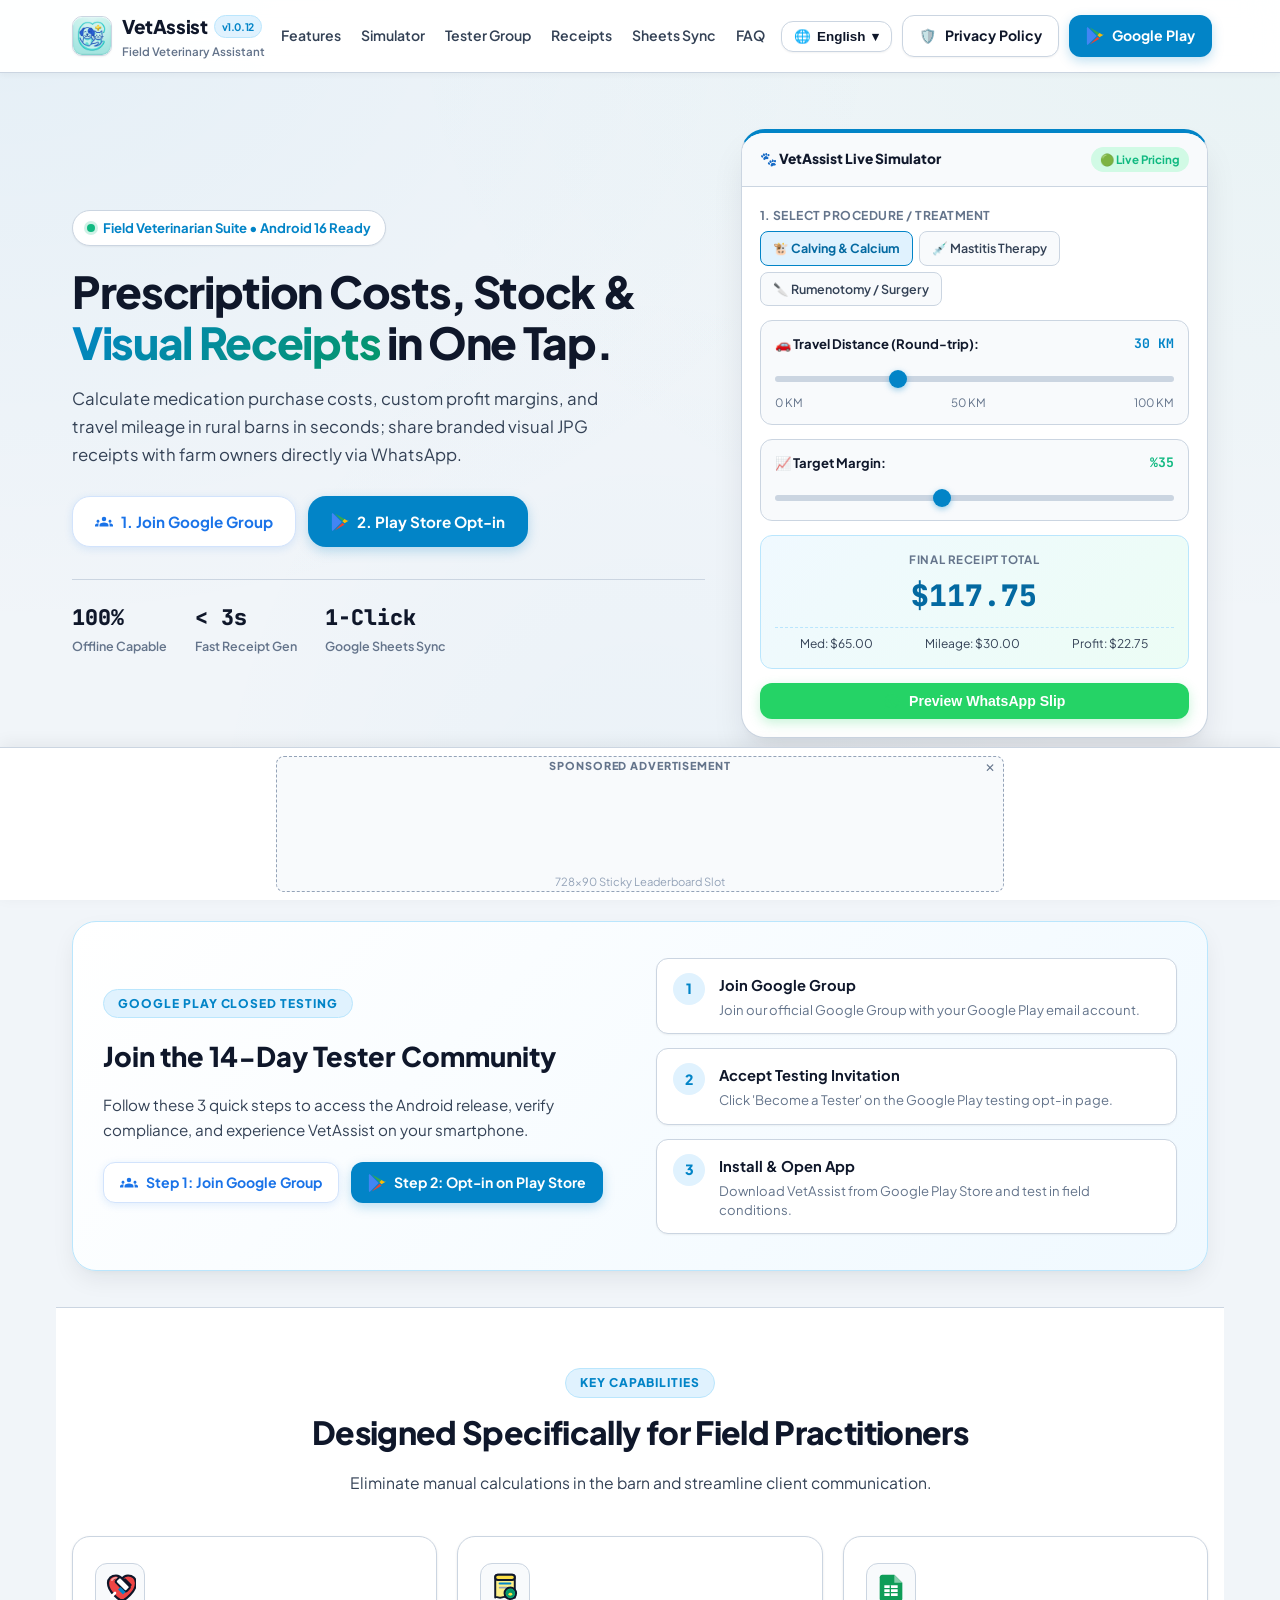
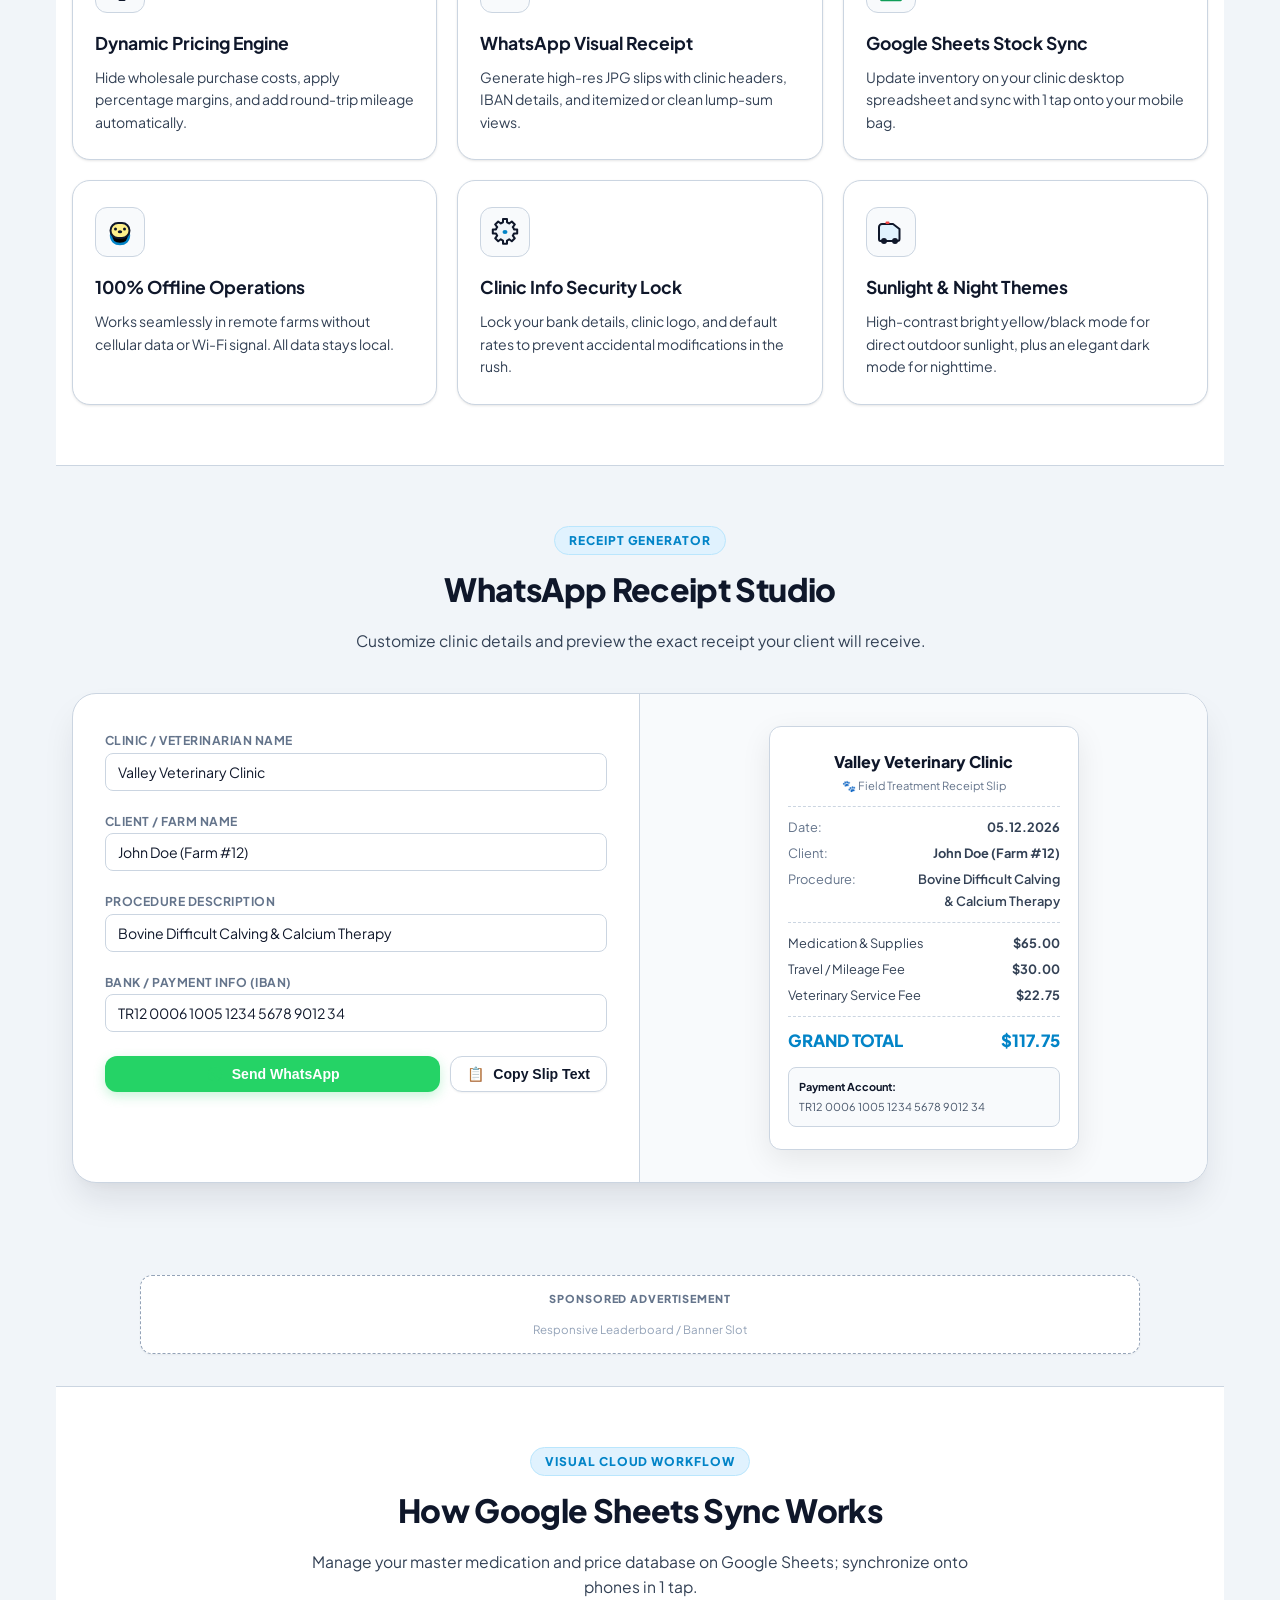
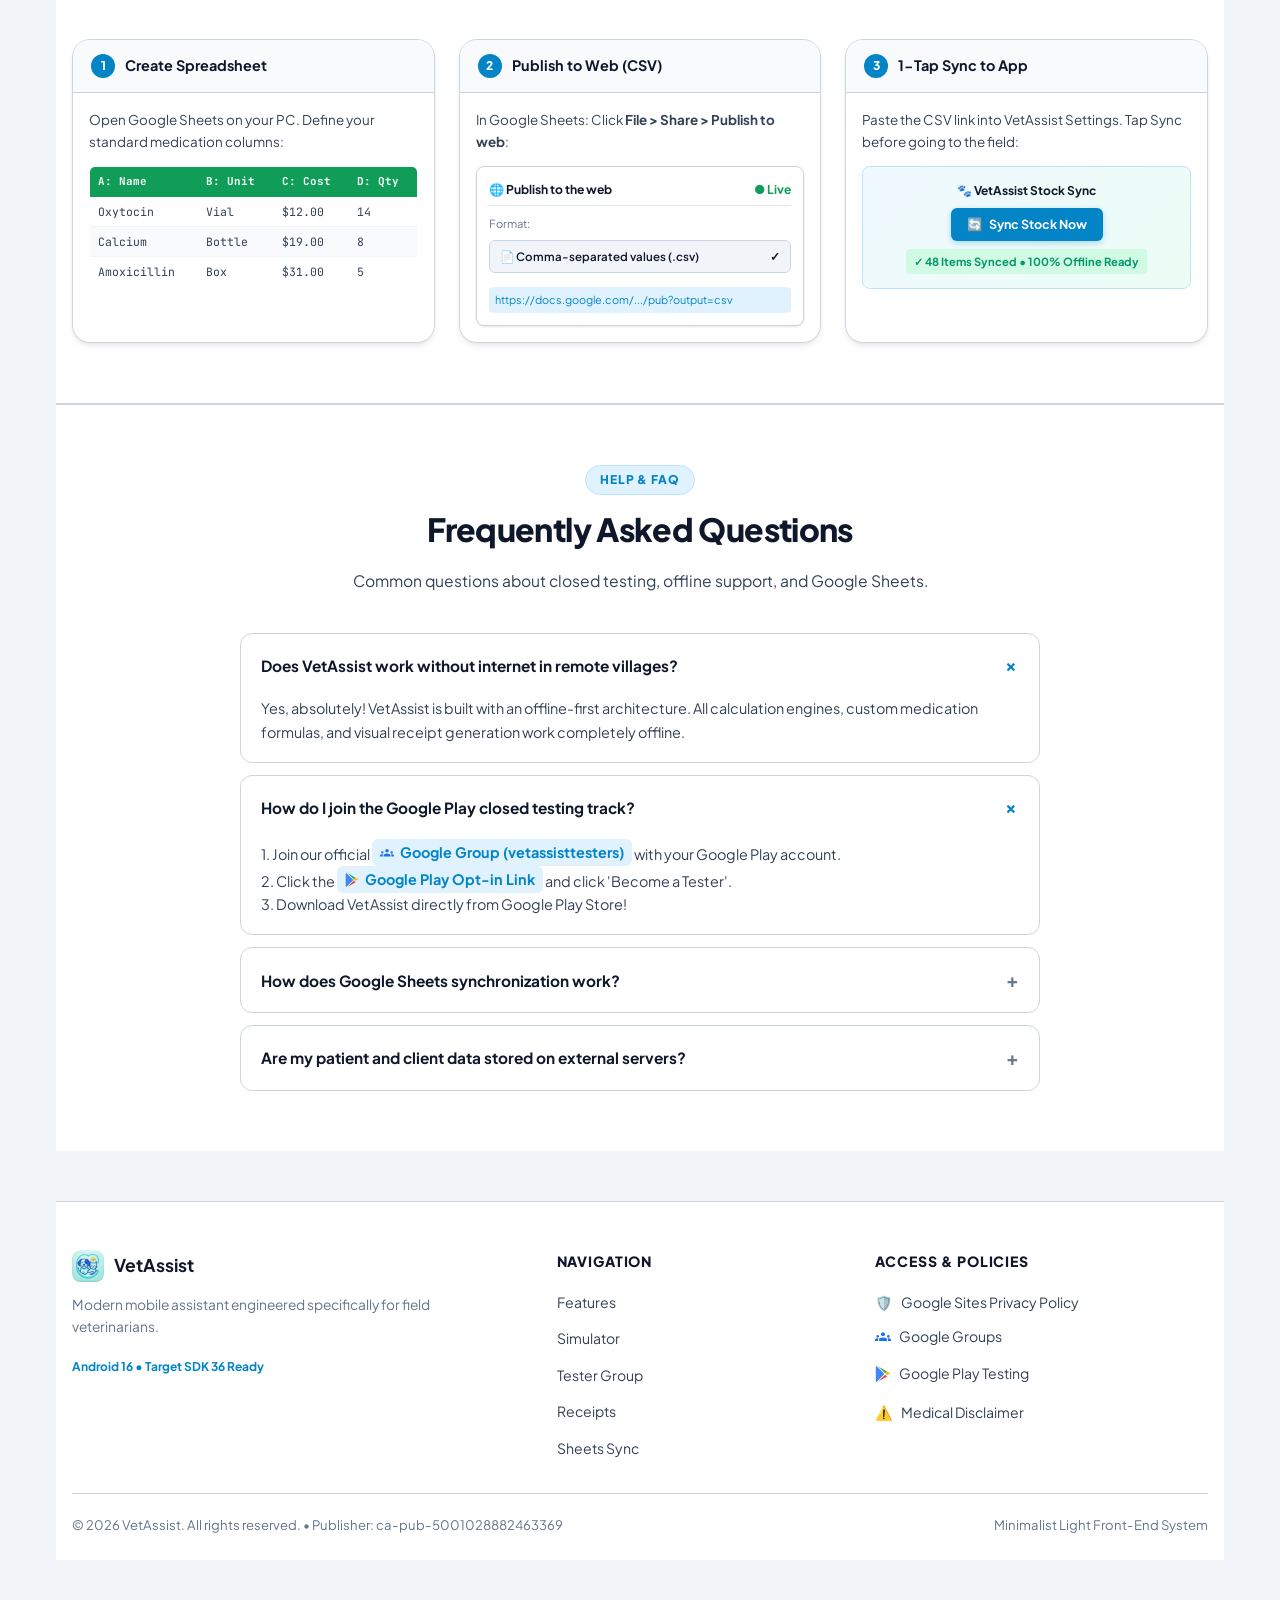
==== commit d5365455: "Add ads.txt, robots.txt and responsive ad units across all screen sizes" ====
--- a/index.html
+++ b/index.html
@@ -17,14 +17,14 @@
        VETASSIST MODERN MINIMALIST LIGHT DESIGN SYSTEM
        ========================================================================== */
     :root {
-      --bg-page: #f8fafc;
+      --bg-page: #f1f5f9; /* Belirgin Açık Gri / Kırık Beyaz */
       --bg-surface: #ffffff;
       --bg-surface-elevated: #ffffff;
-      --bg-surface-subtle: #f1f5f9;
+      --bg-surface-subtle: #f8fafc;
       --bg-surface-active: #e2e8f0;
       
       --text-main: #0f172a;
-      --text-secondary: #475569;
+      --text-secondary: #334155;
       --text-muted: #64748b;
       --text-light: #94a3b8;
       
@@ -40,15 +40,15 @@
       --warning: #f59e0b;
       --warning-subtle: #fef3c7;
       
-      --border-light: #e2e8f0;
-      --border-subtle: #f1f5f9;
+      --border-light: #cbd5e1;
+      --border-subtle: #e2e8f0;
       --border-focus: #38bdf8;
       
-      --shadow-xs: 0 1px 2px 0 rgba(0, 0, 0, 0.04);
-      --shadow-sm: 0 1px 3px 0 rgba(0, 0, 0, 0.06), 0 1px 2px -1px rgba(0, 0, 0, 0.06);
-      --shadow-md: 0 4px 6px -1px rgba(0, 0, 0, 0.06), 0 2px 4px -2px rgba(0, 0, 0, 0.05);
-      --shadow-lg: 0 10px 25px -3px rgba(15, 23, 42, 0.06), 0 4px 6px -4px rgba(15, 23, 42, 0.03);
-      --shadow-xl: 0 20px 35px -5px rgba(15, 23, 42, 0.08), 0 8px 10px -6px rgba(15, 23, 42, 0.03);
+      --shadow-xs: 0 1px 2px 0 rgba(0, 0, 0, 0.05);
+      --shadow-sm: 0 1px 3px 0 rgba(0, 0, 0, 0.08), 0 1px 2px -1px rgba(0, 0, 0, 0.08);
+      --shadow-md: 0 4px 6px -1px rgba(0, 0, 0, 0.08), 0 2px 4px -2px rgba(0, 0, 0, 0.06);
+      --shadow-lg: 0 10px 25px -3px rgba(15, 23, 42, 0.08), 0 4px 6px -4px rgba(15, 23, 42, 0.04);
+      --shadow-xl: 0 20px 35px -5px rgba(15, 23, 42, 0.10), 0 8px 10px -6px rgba(15, 23, 42, 0.04);
 
       --radius-sm: 8px;
       --radius-md: 12px;
@@ -79,8 +79,8 @@
       line-height: 1.65;
       overflow-x: hidden;
       background-image: 
-        radial-gradient(at 0% 0%, rgba(2, 132, 199, 0.04) 0px, transparent 50%),
-        radial-gradient(at 100% 0%, rgba(16, 185, 129, 0.03) 0px, transparent 50%),
+        radial-gradient(at 0% 0%, rgba(2, 132, 199, 0.05) 0px, transparent 50%),
+        radial-gradient(at 100% 0%, rgba(16, 185, 129, 0.04) 0px, transparent 50%),
         radial-gradient(at 50% 100%, rgba(2, 132, 199, 0.03) 0px, transparent 50%);
       background-attachment: fixed;
     }
@@ -109,7 +109,7 @@
 
     .ad-slot-box {
       background: var(--bg-surface);
-      border: 1px dashed #cbd5e1;
+      border: 1px dashed #94a3b8;
       border-radius: var(--radius-md);
       padding: 12px 8px;
       text-align: center;
@@ -118,18 +118,35 @@
       align-items: center;
       justify-content: center;
       min-height: 280px;
-      box-shadow: var(--shadow-xs);
+      box-shadow: var(--shadow-sm);
       position: relative;
     }
 
     .ad-label {
-      font-size: 0.65rem;
-      font-weight: 700;
+      font-size: 0.68rem;
+      font-weight: 800;
       color: var(--text-muted);
       letter-spacing: 0.08em;
       text-transform: uppercase;
       margin-bottom: 8px;
       display: block;
+    }
+
+    /* In-feed Responsive Ad Banner (For mobile, tablet and small desktop) */
+    .infeed-ad-wrapper {
+      width: 100%;
+      max-width: 1000px;
+      margin: 32px auto;
+      background: #ffffff;
+      border: 1px dashed #94a3b8;
+      border-radius: var(--radius-md);
+      padding: 14px;
+      text-align: center;
+      box-shadow: var(--shadow-xs);
+      display: flex;
+      flex-direction: column;
+      align-items: center;
+      justify-content: center;
     }
 
     /* Main Container */
@@ -155,11 +172,11 @@
       position: sticky;
       top: 0;
       z-index: 1000;
-      background: rgba(255, 255, 255, 0.94);
+      background: rgba(255, 255, 255, 0.96);
       backdrop-filter: blur(16px);
       -webkit-backdrop-filter: blur(16px);
       border-bottom: 1px solid var(--border-light);
-      box-shadow: 0 1px 3px rgba(0, 0, 0, 0.03);
+      box-shadow: 0 2px 6px rgba(0, 0, 0, 0.04);
     }
 
     .nav-inner {
@@ -277,7 +294,7 @@
 
     .lang-btn:hover {
       background: var(--bg-surface-subtle);
-      border-color: #cbd5e1;
+      border-color: #94a3b8;
     }
 
     .lang-menu {
@@ -370,7 +387,7 @@
     }
     .btn-outline:hover {
       background: var(--bg-surface-subtle);
-      border-color: #cbd5e1;
+      border-color: #94a3b8;
     }
 
     .btn-whatsapp {
@@ -760,7 +777,7 @@
     .feature-card:hover {
       transform: translateY(-4px);
       box-shadow: var(--shadow-lg);
-      border-color: #cbd5e1;
+      border-color: #94a3b8;
     }
 
     .feature-icon-box {
@@ -1003,7 +1020,7 @@
       width: 310px;
       background: #ffffff;
       border-radius: 12px;
-      border: 1px solid #e2e8f0;
+      border: 1px solid #cbd5e1;
       box-shadow: 0 10px 30px rgba(0, 0, 0, 0.08);
       padding: 22px 18px;
       font-family: 'Plus Jakarta Sans', sans-serif;
@@ -1117,8 +1134,8 @@
     .bottom-ad-wrapper {
       position: sticky;
       bottom: 0;
-      z-index: 90;
-      background: rgba(255, 255, 255, 0.95);
+      z-index: 900;
+      background: rgba(255, 255, 255, 0.98);
       backdrop-filter: blur(10px);
       border-top: 1px solid var(--border-light);
       padding: 8px 16px;
@@ -1126,7 +1143,7 @@
       flex-direction: column;
       align-items: center;
       justify-content: center;
-      box-shadow: 0 -4px 16px rgba(0, 0, 0, 0.04);
+      box-shadow: 0 -4px 16px rgba(0, 0, 0, 0.06);
     }
 
     .bottom-ad-inner {
@@ -1134,7 +1151,7 @@
       max-width: 728px;
       min-height: 90px;
       background: var(--bg-surface-subtle);
-      border: 1px dashed #cbd5e1;
+      border: 1px dashed #94a3b8;
       border-radius: var(--radius-sm);
       display: flex;
       flex-direction: column;
@@ -1264,6 +1281,11 @@
     /* Responsive Queries */
     @media (max-width: 1360px) {
       .ad-rail { display: none; }
+      .infeed-ad-wrapper { display: flex; }
+    }
+
+    @media (min-width: 1361px) {
+      .infeed-ad-wrapper { display: none; }
     }
 
     @media (max-width: 1080px) {
@@ -1316,7 +1338,6 @@
     </symbol>
 
     <!-- 5. In-App Pet & Vet Custom SVGs (from web/icons.js) -->
-    <!-- Treatment Mode (Red Heart & Blue Syringe) -->
     <symbol id="icon-treatment-mode" viewBox="0 0 32 32">
       <path d="M16 28C16 28 4 20.5 4 11C4 6.5 7.5 3.5 12 3.5C14.5 3.5 16.8 5 18 7C19.2 5 21.5 3.5 24 3.5C28.5 3.5 32 6.5 32 11C32 20.5 20 28 20 28H16Z" fill="#ef4444" stroke="#0f172a" stroke-width="2.2" stroke-linejoin="round"/>
       <path d="M8 8C9.5 6 12 5.5 13.5 6.5" stroke="#fca5a5" stroke-width="2" stroke-linecap="round"/>
@@ -1326,7 +1347,6 @@
       <path d="M21 7.5L26.5 13" stroke="#0f172a" stroke-width="2.4" stroke-linecap="round"/>
     </symbol>
 
-    <!-- Receipt Seal (Golden Scroll & Green Paw Seal) -->
     <symbol id="icon-receipt-seal" viewBox="0 0 36 36">
       <path d="M7 6C7 4.3 8.3 3 10 3H26C27.7 3 29 4.3 29 6V29C29 29 27.5 28 26 28C24.5 28 23 29 21.5 29C20 29 18.5 28 17 28C15.5 28 14 29 12.5 29C11 29 9.5 28 8 28C7.4 28 7 28.3 7 28.8V6Z" fill="#fef08a" stroke="#0f172a" stroke-width="2.2" stroke-linejoin="round"/>
       <path d="M7 6C7 4.3 8.3 3 10 3H26C27.7 3 29 4.3 29 6C29 7.7 27.7 9 26 9H10C8.3 9 7 7.7 7 6Z" fill="#fde047" stroke="#0f172a" stroke-width="2.2" stroke-linejoin="round"/>
@@ -1337,7 +1357,6 @@
       <ellipse cx="24" cy="25" rx="2.2" ry="1.6" fill="#fde047"/>
     </symbol>
 
-    <!-- Stock Bone Kit (First Aid Box with Bone Handle) -->
     <symbol id="icon-kit-bone" viewBox="0 0 32 32">
       <path d="M11 6.5C10.2 6.5 9.5 5.8 9.5 5C9.5 4.2 10.2 3.5 11 3.5C11.5 3.5 12 3.8 12.3 4.2H19.7C20 3.8 20.5 3.5 21 3.5C21.8 3.5 22.5 4.2 22.5 5C22.5 5.8 21.8 6.5 21 6.5" fill="#fde047" stroke="#0f172a" stroke-width="2" stroke-linejoin="round"/>
       <rect x="4.5" y="8.5" width="23" height="19" rx="4" fill="#a7f3d0" stroke="#0f172a" stroke-width="2"/>
@@ -1345,7 +1364,6 @@
       <rect x="11.5" y="16" width="9" height="4" rx="1" fill="#10b981"/>
     </symbol>
 
-    <!-- Dog Stethoscope -->
     <symbol id="icon-dog-stethoscope" viewBox="0 0 32 32">
       <path d="M7 19C7 25 11 28 16 28C21 28 25 25 25 19" stroke="#0284c7" stroke-width="2.4" stroke-linecap="round"/>
       <rect x="6.5" y="7" width="19" height="15" rx="7.5" fill="#fef08a" stroke="#0f172a" stroke-width="2"/>
@@ -1354,13 +1372,11 @@
       <ellipse cx="16" cy="15.8" rx="2.2" ry="1.5" fill="#0f172a"/>
     </symbol>
 
-    <!-- Gear Paw (Settings) -->
     <symbol id="icon-gear-paw" viewBox="0 0 32 32">
       <path d="M14 3H18V6.2C18.8 6.5 19.5 7 20.2 7.5L22.8 5.5L25.8 8.5L23.8 11.2C24.3 11.8 24.7 12.6 25 13.4H28.2V17.4H25C24.7 18.2 24.3 19 23.8 19.6L25.8 22.3L22.8 25.3L20.2 23.3C19.5 23.8 18.8 24.3 18 24.6V27.8H14V24.6C13.2 24.3 12.5 23.8 11.8 23.3L9.2 25.3L6.2 22.3L8.2 19.6C7.7 19 7.3 18.2 7 17.4H3.8V13.4H7C7.3 12.6 7.7 11.8 8.2 11.2L6.2 8.5L9.2 5.5L11.8 7.5C12.5 7 13.2 6.5 14 6.2V3Z" fill="#f1f5f9" stroke="#0f172a" stroke-width="2" stroke-linejoin="round"/>
       <ellipse cx="16" cy="16" rx="2.5" ry="2" fill="#0284c7"/>
     </symbol>
 
-    <!-- Vet Ambulance / Van -->
     <symbol id="icon-vet-van" viewBox="0 0 32 32">
       <path d="M4 11C4 9.5 5.5 8 7 8H18L24.5 13V23C24.5 24 23.5 25 22.5 25H5.5C4.5 25 4 24 4 23V11Z" fill="#e0f2fe" stroke="#0f172a" stroke-width="2" stroke-linejoin="round"/>
       <rect x="10.5" y="5.5" width="4" height="2.5" rx="1" fill="#ef4444"/>
@@ -1435,11 +1451,10 @@
   <!-- 3-Column Layout with Ad Rails -->
   <div class="app-layout-wrapper">
 
-    <!-- Left Ad Rail (2 Banner Ads) -->
+    <!-- Left Ad Rail (2 Banner Ads) - Visible on Wide Screens -->
     <aside class="ad-rail">
       <div class="ad-slot-box">
         <span class="ad-label" data-i18n="ad_label">SPONSORED / AD #1</span>
-        <!-- Google AdSense Unit Left Top -->
         <ins class="adsbygoogle"
              style="display:inline-block;width:120px;height:240px"
              data-ad-client="ca-pub-5001028882463369"
@@ -1450,7 +1465,6 @@
 
       <div class="ad-slot-box">
         <span class="ad-label" data-i18n="ad_label">SPONSORED / AD #2</span>
-        <!-- Google AdSense Unit Left Bottom -->
         <ins class="adsbygoogle"
              style="display:inline-block;width:120px;height:240px"
              data-ad-client="ca-pub-5001028882463369"
@@ -1570,6 +1584,19 @@
           </div>
         </div>
       </section>
+
+      <!-- In-feed Responsive Ad Banner #1 (Visible on Mobile & Laptops) -->
+      <div class="infeed-ad-wrapper">
+        <span class="ad-label" data-i18n="ad_label">SPONSORED ADVERTISEMENT</span>
+        <ins class="adsbygoogle"
+             style="display:block"
+             data-ad-client="ca-pub-5001028882463369"
+             data-ad-slot="1234567895"
+             data-ad-format="auto"
+             data-full-width-responsive="true"></ins>
+        <script>(adsbygoogle = window.adsbygoogle || []).push({});</script>
+        <span style="font-size:0.72rem; color:var(--text-light); margin-top:4px;">Responsive Leaderboard / Banner Slot</span>
+      </div>
 
       <!-- Google Closed Testing & Download Step-by-Step Zone -->
       <section class="container" id="testing-zone">
@@ -1736,7 +1763,7 @@
 
                 <div class="slip-row">
                   <span style="color:#64748b;" data-i18n="slip_date">Date:</span>
-                  <strong id="preview-date">04.09.2026</strong>
+                  <strong id="preview-date">05.09.2026</strong>
                 </div>
                 <div class="slip-row">
                   <span style="color:#64748b;" data-i18n="slip_client">Client:</span>
@@ -1769,7 +1796,7 @@
                   <span id="preview-total">$118.50</span>
                 </div>
 
-                <div style="margin-top:12px; padding:10px; background:#f8fafc; border-radius:8px; border:1px solid #e2e8f0; font-size:0.68rem; color:#475569; word-break:break-all;">
+                <div style="margin-top:12px; padding:10px; background:#f8fafc; border-radius:8px; border:1px solid #cbd5e1; font-size:0.68rem; color:#475569; word-break:break-all;">
                   <strong style="color:#0f172a; display:block; margin-bottom:2px;" data-i18n="slip_bank_label">Payment Account:</strong>
                   <span id="preview-iban">TR12 0006 1005 1234 5678 9012 34</span>
                 </div>
@@ -1778,6 +1805,19 @@
           </div>
         </div>
       </section>
+
+      <!-- In-feed Responsive Ad Banner #2 -->
+      <div class="infeed-ad-wrapper">
+        <span class="ad-label" data-i18n="ad_label">SPONSORED ADVERTISEMENT</span>
+        <ins class="adsbygoogle"
+             style="display:block"
+             data-ad-client="ca-pub-5001028882463369"
+             data-ad-slot="1234567896"
+             data-ad-format="auto"
+             data-full-width-responsive="true"></ins>
+        <script>(adsbygoogle = window.adsbygoogle || []).push({});</script>
+        <span style="font-size:0.72rem; color:var(--text-light); margin-top:4px;">Responsive Leaderboard / Banner Slot</span>
+      </div>
 
       <!-- Google Sheets Visual Workflow Section -->
       <section class="section-wrap" id="sheets-sync" style="background:#ffffff; border-top:1px solid var(--border-light); border-bottom:1px solid var(--border-light);">
@@ -2007,11 +2047,10 @@
       </footer>
     </main>
 
-    <!-- Right Ad Rail (2 Banner Ads) -->
+    <!-- Right Ad Rail (2 Banner Ads) - Visible on Wide Screens -->
     <aside class="ad-rail">
       <div class="ad-slot-box">
         <span class="ad-label" data-i18n="ad_label">SPONSORED / AD #3</span>
-        <!-- Google AdSense Unit Right Top -->
         <ins class="adsbygoogle"
              style="display:inline-block;width:120px;height:240px"
              data-ad-client="ca-pub-5001028882463369"
@@ -2022,7 +2061,6 @@
 
       <div class="ad-slot-box">
         <span class="ad-label" data-i18n="ad_label">SPONSORED / AD #4</span>
-        <!-- Google AdSense Unit Right Bottom -->
         <ins class="adsbygoogle"
              style="display:inline-block;width:120px;height:240px"
              data-ad-client="ca-pub-5001028882463369"
@@ -2034,12 +2072,11 @@
 
   </div>
 
-  <!-- Bottom Sticky Banner Ad (Ad #5) -->
+  <!-- Bottom Sticky Banner Ad (Ad #5) - Always Pinned on All Screens -->
   <div class="bottom-ad-wrapper" id="bottom-ad-container">
     <div class="bottom-ad-inner">
       <button class="close-ad-btn" onclick="document.getElementById('bottom-ad-container').style.display='none'">✕</button>
       <span class="ad-label" data-i18n="ad_label">SPONSORED ADVERTISEMENT</span>
-      <!-- Google AdSense Responsive Leaderboard Unit -->
       <ins class="adsbygoogle"
            style="display:inline-block;width:728px;height:90px"
            data-ad-client="ca-pub-5001028882463369"
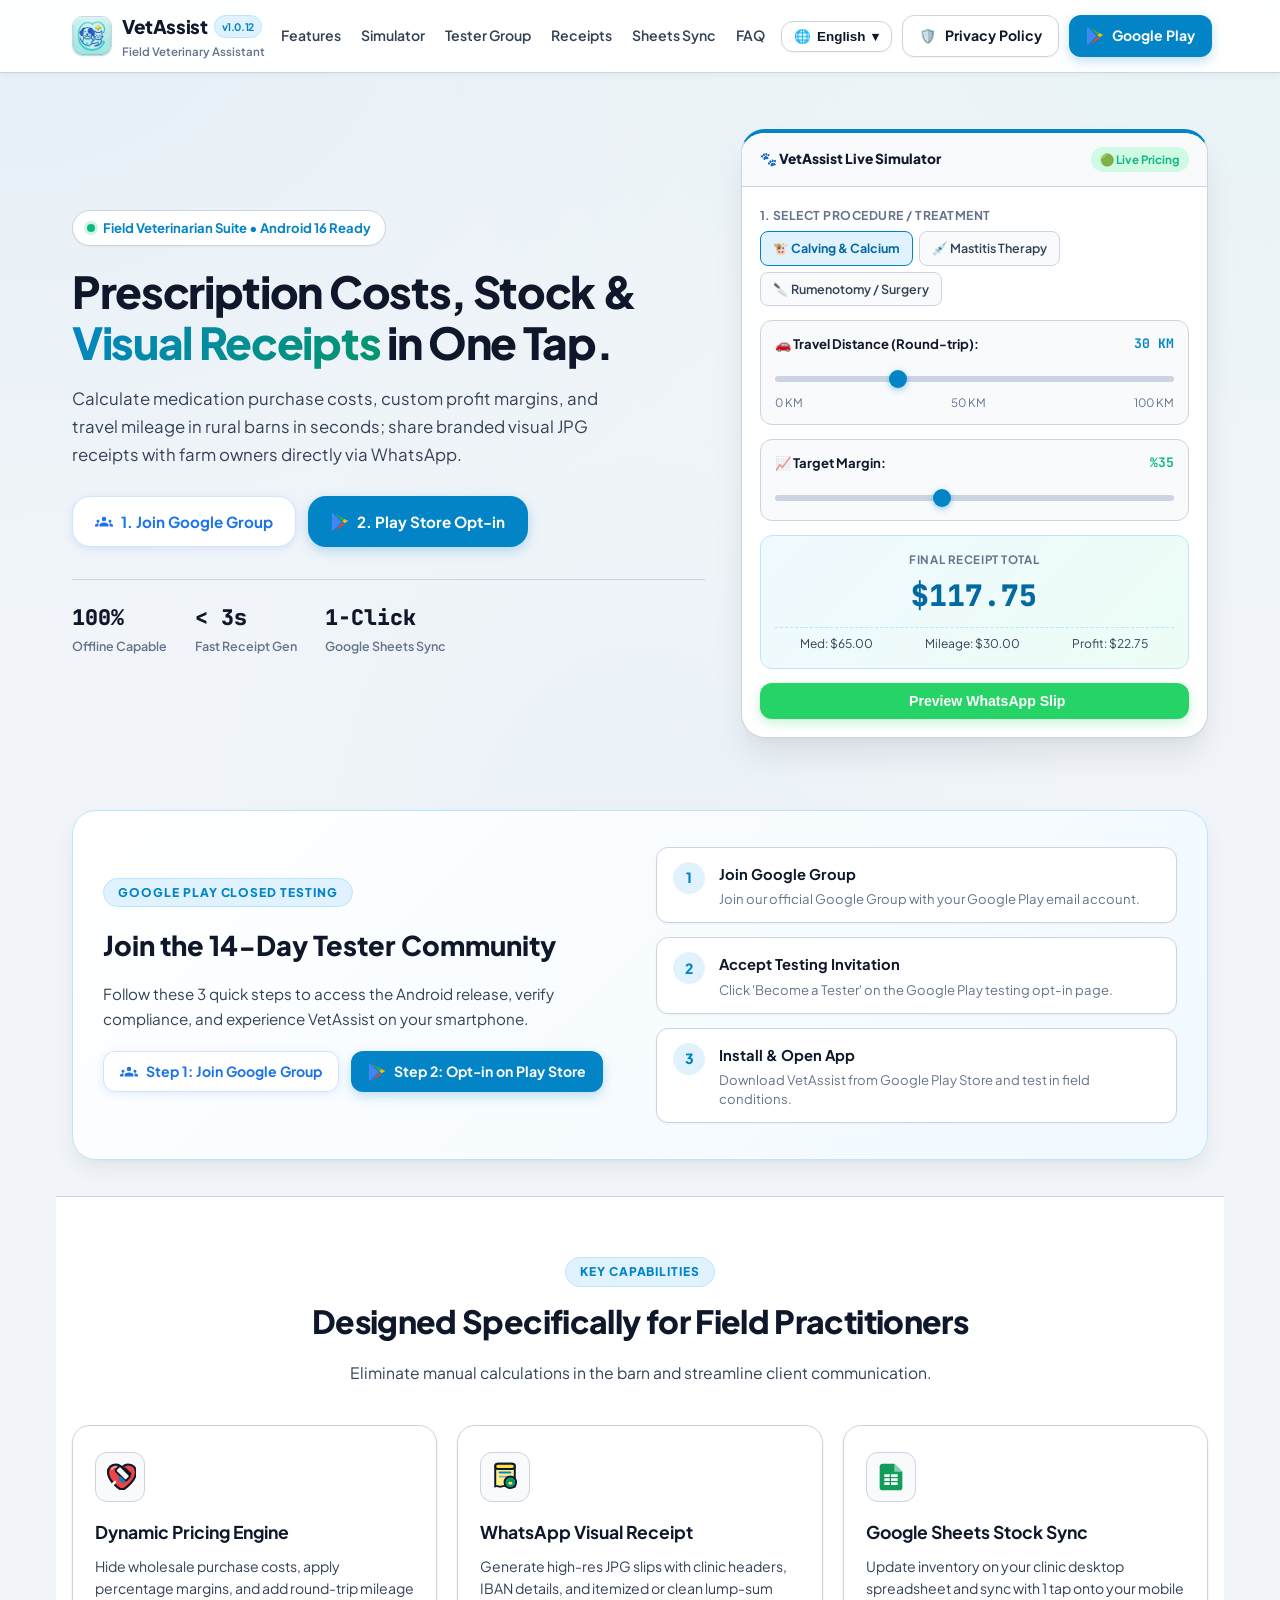
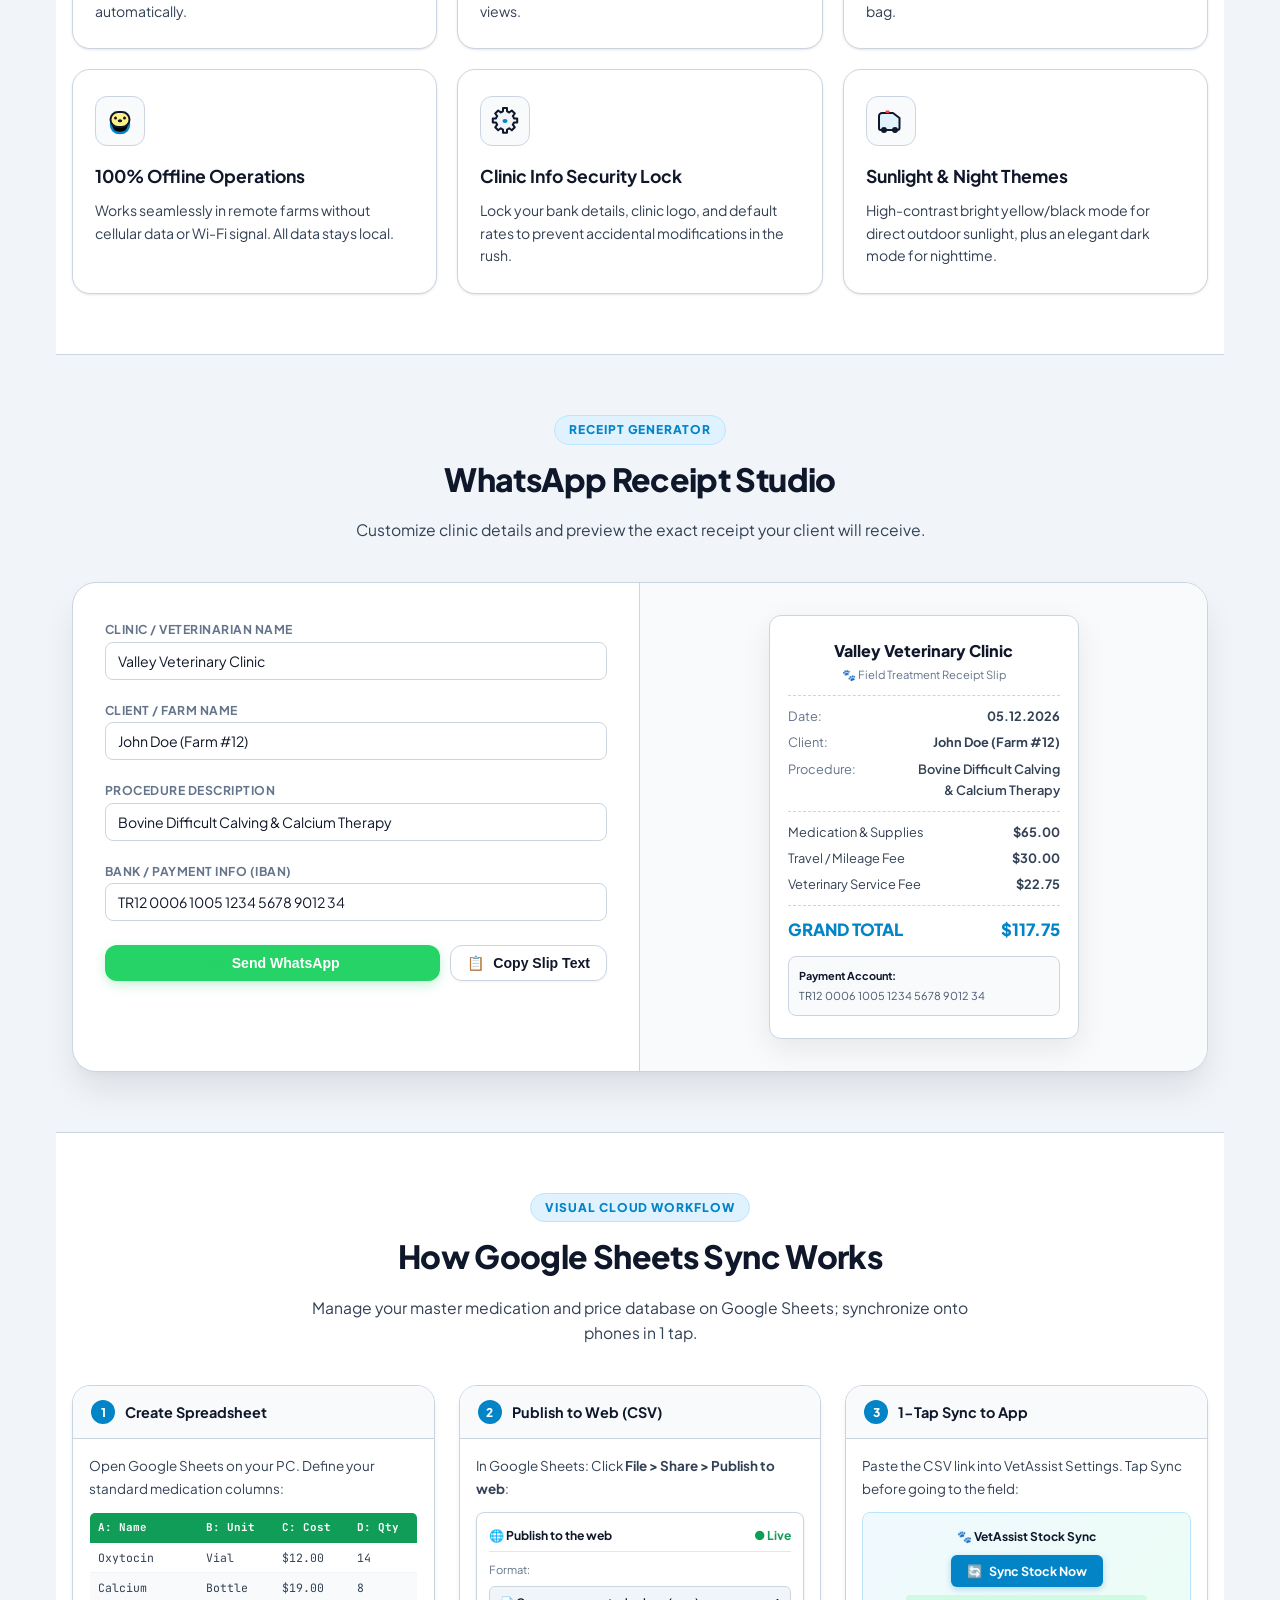
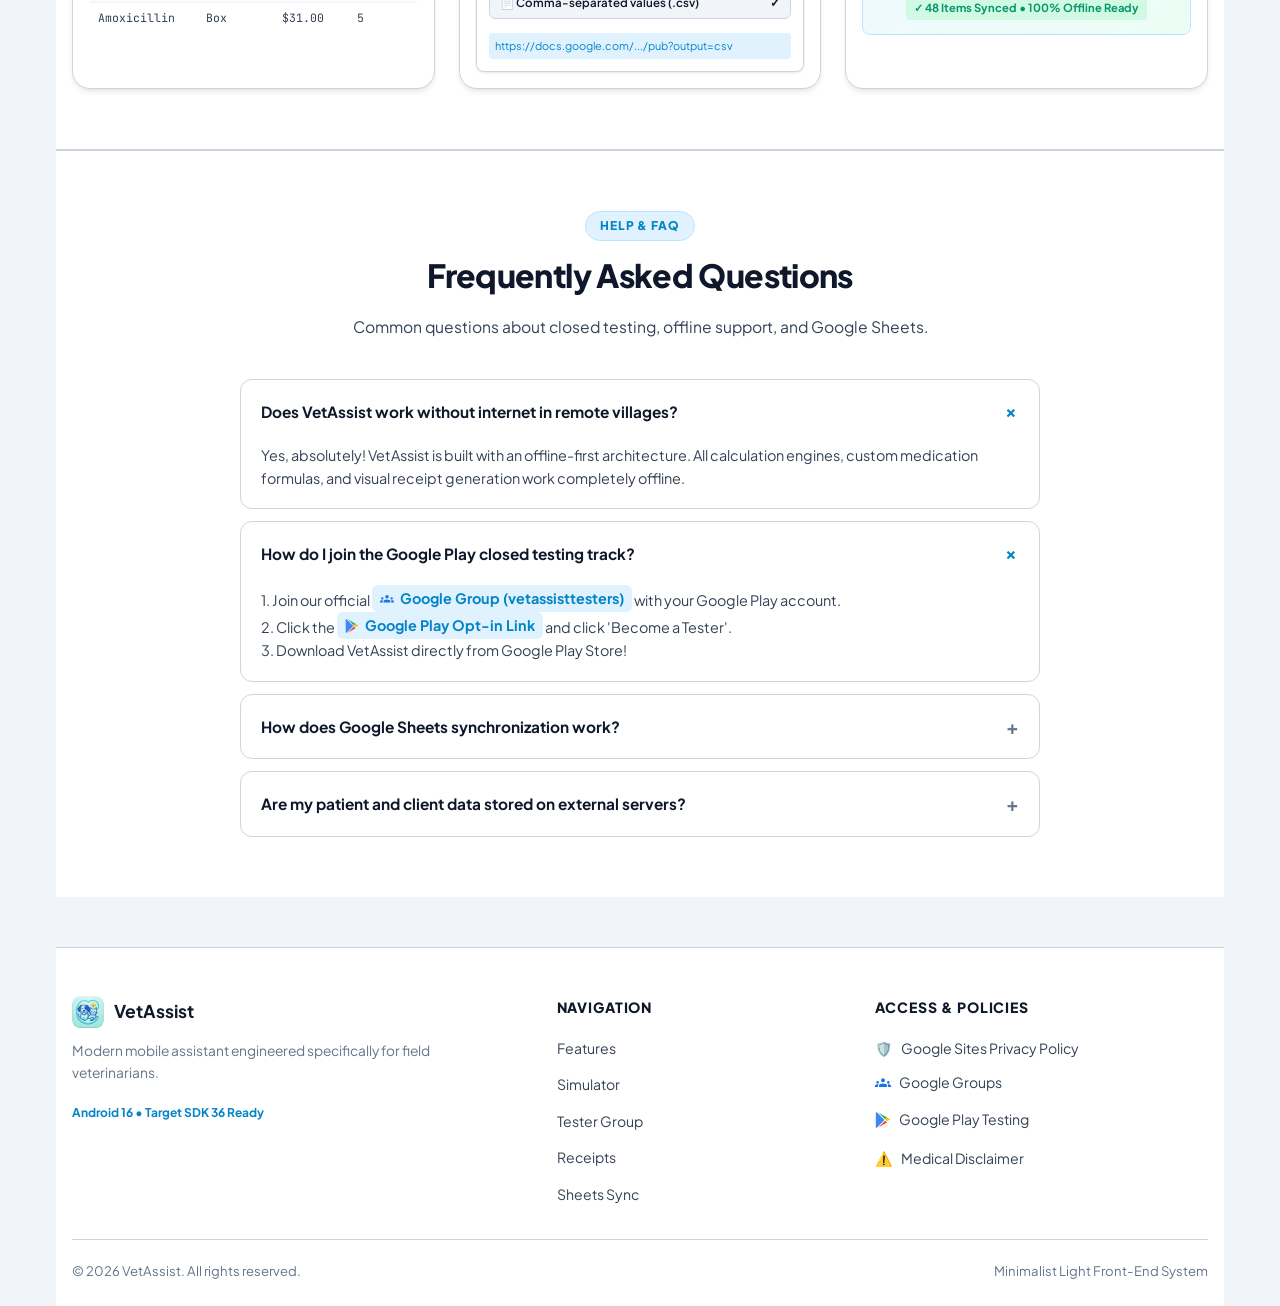
==== commit 6cd1dec6: "Remove all AdSense ads, banners, rails and ads.txt files" ====
--- a/index.html
+++ b/index.html
@@ -5,19 +5,17 @@
   <meta name="viewport" content="width=device-width, initial-scale=1.0">
   <title>VetAssist — Field Veterinary Assistant | Official Web & Live Demo</title>
   <meta name="description" content="Instant prescription cost calculation, dynamic profit/mileage pricing, clinic stock management and WhatsApp visual receipt slips for field veterinarians.">
-  <meta name="google-adsense-account" content="ca-pub-5001028882463369">
   <link rel="icon" type="image/png" href="favicon.png">
   <link rel="preconnect" href="https://fonts.googleapis.com">
   <link rel="preconnect" href="https://fonts.gstatic.com" crossorigin>
   <link href="https://fonts.googleapis.com/css2?family=Plus+Jakarta+Sans:wght@400;500;600;700;800&family=JetBrains+Mono:wght@500;600;700&display=swap" rel="stylesheet">
-  <script async src="https://pagead2.googlesyndication.com/pagead/js/adsbygoogle.js?client=ca-pub-5001028882463369" crossorigin="anonymous"></script>
 
   <style>
     /* ==========================================================================
        VETASSIST MODERN MINIMALIST LIGHT DESIGN SYSTEM
        ========================================================================== */
     :root {
-      --bg-page: #f1f5f9; /* Belirgin Açık Gri / Kırık Beyaz */
+      --bg-page: #f1f5f9; /* Temiz Açık Gri / Kırık Beyaz Zemin */
       --bg-surface: #ffffff;
       --bg-surface-elevated: #ffffff;
       --bg-surface-subtle: #f8fafc;
@@ -86,70 +84,6 @@
     }
 
     /* Layout Structure */
-    .app-layout-wrapper {
-      display: flex;
-      justify-content: center;
-      width: 100%;
-      position: relative;
-    }
-
-    /* Sidebars for Ads */
-    .ad-rail {
-      width: 160px;
-      padding: 20px 10px;
-      display: flex;
-      flex-direction: column;
-      gap: 24px;
-      flex-shrink: 0;
-      position: sticky;
-      top: 86px;
-      height: calc(100vh - 90px);
-      align-self: flex-start;
-    }
-
-    .ad-slot-box {
-      background: var(--bg-surface);
-      border: 1px dashed #94a3b8;
-      border-radius: var(--radius-md);
-      padding: 12px 8px;
-      text-align: center;
-      display: flex;
-      flex-direction: column;
-      align-items: center;
-      justify-content: center;
-      min-height: 280px;
-      box-shadow: var(--shadow-sm);
-      position: relative;
-    }
-
-    .ad-label {
-      font-size: 0.68rem;
-      font-weight: 800;
-      color: var(--text-muted);
-      letter-spacing: 0.08em;
-      text-transform: uppercase;
-      margin-bottom: 8px;
-      display: block;
-    }
-
-    /* In-feed Responsive Ad Banner (For mobile, tablet and small desktop) */
-    .infeed-ad-wrapper {
-      width: 100%;
-      max-width: 1000px;
-      margin: 32px auto;
-      background: #ffffff;
-      border: 1px dashed #94a3b8;
-      border-radius: var(--radius-md);
-      padding: 14px;
-      text-align: center;
-      box-shadow: var(--shadow-xs);
-      display: flex;
-      flex-direction: column;
-      align-items: center;
-      justify-content: center;
-    }
-
-    /* Main Container */
     .main-site-content {
       width: 100%;
       max-width: 1200px;
@@ -1130,47 +1064,6 @@
       height: 14px;
     }
 
-    /* Bottom Sticky Ad Banner */
-    .bottom-ad-wrapper {
-      position: sticky;
-      bottom: 0;
-      z-index: 900;
-      background: rgba(255, 255, 255, 0.98);
-      backdrop-filter: blur(10px);
-      border-top: 1px solid var(--border-light);
-      padding: 8px 16px;
-      display: flex;
-      flex-direction: column;
-      align-items: center;
-      justify-content: center;
-      box-shadow: 0 -4px 16px rgba(0, 0, 0, 0.06);
-    }
-
-    .bottom-ad-inner {
-      width: 100%;
-      max-width: 728px;
-      min-height: 90px;
-      background: var(--bg-surface-subtle);
-      border: 1px dashed #94a3b8;
-      border-radius: var(--radius-sm);
-      display: flex;
-      flex-direction: column;
-      align-items: center;
-      justify-content: center;
-      position: relative;
-    }
-
-    .close-ad-btn {
-      position: absolute;
-      top: 4px;
-      right: 8px;
-      background: transparent;
-      border: none;
-      font-size: 0.75rem;
-      color: var(--text-muted);
-      cursor: pointer;
-    }
-
     /* Clean Functional Footer */
     footer.site-footer {
       background: var(--bg-surface);
@@ -1279,15 +1172,6 @@
     }
 
     /* Responsive Queries */
-    @media (max-width: 1360px) {
-      .ad-rail { display: none; }
-      .infeed-ad-wrapper { display: flex; }
-    }
-
-    @media (min-width: 1361px) {
-      .infeed-ad-wrapper { display: none; }
-    }
-
     @media (max-width: 1080px) {
       nav.nav-menu { display: none; }
     }
@@ -1448,643 +1332,552 @@
     </div>
   </header>
 
-  <!-- 3-Column Layout with Ad Rails -->
-  <div class="app-layout-wrapper">
-
-    <!-- Left Ad Rail (2 Banner Ads) - Visible on Wide Screens -->
-    <aside class="ad-rail">
-      <div class="ad-slot-box">
-        <span class="ad-label" data-i18n="ad_label">SPONSORED / AD #1</span>
-        <ins class="adsbygoogle"
-             style="display:inline-block;width:120px;height:240px"
-             data-ad-client="ca-pub-5001028882463369"
-             data-ad-slot="1234567890"></ins>
-        <script>(adsbygoogle = window.adsbygoogle || []).push({});</script>
-        <span style="font-size:0.7rem; color:var(--text-light); margin-top:8px;">120x240 Ad Rail</span>
-      </div>
-
-      <div class="ad-slot-box">
-        <span class="ad-label" data-i18n="ad_label">SPONSORED / AD #2</span>
-        <ins class="adsbygoogle"
-             style="display:inline-block;width:120px;height:240px"
-             data-ad-client="ca-pub-5001028882463369"
-             data-ad-slot="1234567891"></ins>
-        <script>(adsbygoogle = window.adsbygoogle || []).push({});</script>
-        <span style="font-size:0.7rem; color:var(--text-light); margin-top:8px;">120x240 Ad Rail</span>
-      </div>
-    </aside>
-
-    <!-- Main Content Container -->
-    <main class="main-site-content">
-
-      <!-- Hero Section -->
-      <section class="hero-section">
-        <div class="container">
-          <div class="hero-grid">
-            <div class="hero-content">
-              <div class="pill-badge">
-                <span class="dot"></span>
-                <span data-i18n="hero_badge">Field Veterinarian Suite • Android 16 Ready</span>
+  <!-- Main Content Container -->
+  <main class="main-site-content">
+
+    <!-- Hero Section -->
+    <section class="hero-section">
+      <div class="container">
+        <div class="hero-grid">
+          <div class="hero-content">
+            <div class="pill-badge">
+              <span class="dot"></span>
+              <span data-i18n="hero_badge">Field Veterinarian Suite • Android 16 Ready</span>
+            </div>
+
+            <h1 class="hero-title" data-i18n="hero_title">
+              Prescription Costs, Stock & <span class="gradient-text">Visual Receipts</span> in One Tap.
+            </h1>
+
+            <p class="hero-desc" data-i18n="hero_desc">
+              Calculate medication purchase costs, custom profit margins, and travel mileage in rural barns in seconds; share branded visual JPG receipts with farm owners directly via WhatsApp.
+            </p>
+
+            <!-- Only Official Google Group & Play Store Testing Buttons -->
+            <div class="hero-buttons">
+              <a href="https://groups.google.com/g/vetassisttesters" target="_blank" class="btn btn-groups btn-lg">
+                <svg><use href="#icon-groups"/></svg>
+                <span data-i18n="btn_hero_group">1. Join Google Group</span>
+              </a>
+              <a href="https://play.google.com/apps/testing/com.VetAssistv1" target="_blank" class="btn btn-primary btn-lg">
+                <svg><use href="#icon-googleplay"/></svg>
+                <span data-i18n="btn_hero_play">2. Play Store Opt-in</span>
+              </a>
+            </div>
+
+            <div class="hero-stats">
+              <div class="stat-item">
+                <span class="stat-value">100%</span>
+                <span class="stat-label" data-i18n="stat_offline">Offline Capable</span>
               </div>
-
-              <h1 class="hero-title" data-i18n="hero_title">
-                Prescription Costs, Stock & <span class="gradient-text">Visual Receipts</span> in One Tap.
-              </h1>
-
-              <p class="hero-desc" data-i18n="hero_desc">
-                Calculate medication purchase costs, custom profit margins, and travel mileage in rural barns in seconds; share branded visual JPG receipts with farm owners directly via WhatsApp.
-              </p>
-
-              <!-- Only Official Google Group & Play Store Testing Buttons -->
-              <div class="hero-buttons">
-                <a href="https://groups.google.com/g/vetassisttesters" target="_blank" class="btn btn-groups btn-lg">
-                  <svg><use href="#icon-groups"/></svg>
-                  <span data-i18n="btn_hero_group">1. Join Google Group</span>
-                </a>
-                <a href="https://play.google.com/apps/testing/com.VetAssistv1" target="_blank" class="btn btn-primary btn-lg">
-                  <svg><use href="#icon-googleplay"/></svg>
-                  <span data-i18n="btn_hero_play">2. Play Store Opt-in</span>
-                </a>
+              <div class="stat-item">
+                <span class="stat-value">&lt; 3s</span>
+                <span class="stat-label" data-i18n="stat_speed">Fast Receipt Gen</span>
               </div>
-
-              <div class="hero-stats">
-                <div class="stat-item">
-                  <span class="stat-value">100%</span>
-                  <span class="stat-label" data-i18n="stat_offline">Offline Capable</span>
-                </div>
-                <div class="stat-item">
-                  <span class="stat-value">&lt; 3s</span>
-                  <span class="stat-label" data-i18n="stat_speed">Fast Receipt Gen</span>
-                </div>
-                <div class="stat-item">
-                  <span class="stat-value">1-Click</span>
-                  <span class="stat-label" data-i18n="stat_sync">Google Sheets Sync</span>
+              <div class="stat-item">
+                <span class="stat-value">1-Click</span>
+                <span class="stat-label" data-i18n="stat_sync">Google Sheets Sync</span>
+              </div>
+            </div>
+          </div>
+
+          <!-- Live Phone Simulator Widget -->
+          <div class="simulator-card" id="live-calculator">
+            <div class="sim-header">
+              <span class="sim-header-title">🐾 VetAssist Live Simulator</span>
+              <span class="sim-status" data-i18n="sim_status_badge">🟢 Live Pricing</span>
+            </div>
+            
+            <div class="sim-body">
+              <!-- Treatment Selector -->
+              <div class="sim-select-group">
+                <span class="sim-label" data-i18n="sim_select_title">1. Select Procedure / Treatment</span>
+                <div class="sim-chips">
+                  <div class="sim-chip active" onclick="selectSimTreatment('dogum', this)" data-i18n="sim_opt_calving">🐮 Calving & Calcium</div>
+                  <div class="sim-chip" onclick="selectSimTreatment('mastitis', this)" data-i18n="sim_opt_mastitis">💉 Mastitis Therapy</div>
+                  <div class="sim-chip" onclick="selectSimTreatment('operasyon', this)" data-i18n="sim_opt_surgery">🔪 Rumenotomy / Surgery</div>
                 </div>
               </div>
-            </div>
-
-            <!-- Live Phone Simulator Widget -->
-            <div class="simulator-card" id="live-calculator">
-              <div class="sim-header">
-                <span class="sim-header-title">🐾 VetAssist Live Simulator</span>
-                <span class="sim-status" data-i18n="sim_status_badge">🟢 Live Pricing</span>
+
+              <!-- KM Distance Slider -->
+              <div class="sim-slider-box">
+                <div class="sim-slider-header">
+                  <span data-i18n="sim_distance_label">🚗 Travel Distance (Round-trip):</span>
+                  <span id="km-display" style="color:var(--primary); font-family:var(--font-mono);">30 KM</span>
+                </div>
+                <input type="range" min="0" max="100" value="30" class="sim-range" id="km-slider" oninput="updateSimCalculations()">
+                <div style="display:flex; justify-content:space-between; font-size:0.72rem; color:var(--text-muted); margin-top:4px;">
+                  <span>0 KM</span>
+                  <span>50 KM</span>
+                  <span>100 KM</span>
+                </div>
               </div>
-              
-              <div class="sim-body">
-                <!-- Treatment Selector -->
-                <div class="sim-select-group">
-                  <span class="sim-label" data-i18n="sim_select_title">1. Select Procedure / Treatment</span>
-                  <div class="sim-chips">
-                    <div class="sim-chip active" onclick="selectSimTreatment('dogum', this)" data-i18n="sim_opt_calving">🐮 Calving & Calcium</div>
-                    <div class="sim-chip" onclick="selectSimTreatment('mastitis', this)" data-i18n="sim_opt_mastitis">💉 Mastitis Therapy</div>
-                    <div class="sim-chip" onclick="selectSimTreatment('operasyon', this)" data-i18n="sim_opt_surgery">🔪 Rumenotomy / Surgery</div>
-                  </div>
+
+              <!-- Margin Slider -->
+              <div class="sim-slider-box">
+                <div class="sim-slider-header">
+                  <span data-i18n="sim_margin_label">📈 Target Margin:</span>
+                  <span id="margin-display" style="color:#10b981; font-family:var(--font-mono);">%35</span>
                 </div>
-
-                <!-- KM Distance Slider -->
-                <div class="sim-slider-box">
-                  <div class="sim-slider-header">
-                    <span data-i18n="sim_distance_label">🚗 Travel Distance (Round-trip):</span>
-                    <span id="km-display" style="color:var(--primary); font-family:var(--font-mono);">30 KM</span>
-                  </div>
-                  <input type="range" min="0" max="100" value="30" class="sim-range" id="km-slider" oninput="updateSimCalculations()">
-                  <div style="display:flex; justify-content:space-between; font-size:0.72rem; color:var(--text-muted); margin-top:4px;">
-                    <span>0 KM</span>
-                    <span>50 KM</span>
-                    <span>100 KM</span>
-                  </div>
+                <input type="range" min="10" max="70" value="35" class="sim-range" id="margin-slider" oninput="updateSimCalculations()">
+              </div>
+
+              <!-- Calculated Total -->
+              <div class="sim-total-card">
+                <div class="sim-total-title" data-i18n="sim_total_title">FINAL RECEIPT TOTAL</div>
+                <div class="sim-total-amount" id="sim-grand-total">$118.50</div>
+                <div class="sim-breakdown-mini">
+                  <span id="sim-med-cost">Med: $65.00</span>
+                  <span id="sim-km-cost">Mileage: $30.00</span>
+                  <span id="sim-margin-gain">Profit: $23.50</span>
                 </div>
-
-                <!-- Margin Slider -->
-                <div class="sim-slider-box">
-                  <div class="sim-slider-header">
-                    <span data-i18n="sim_margin_label">📈 Target Margin:</span>
-                    <span id="margin-display" style="color:#10b981; font-family:var(--font-mono);">%35</span>
-                  </div>
-                  <input type="range" min="10" max="70" value="35" class="sim-range" id="margin-slider" oninput="updateSimCalculations()">
-                </div>
-
-                <!-- Calculated Total -->
-                <div class="sim-total-card">
-                  <div class="sim-total-title" data-i18n="sim_total_title">FINAL RECEIPT TOTAL</div>
-                  <div class="sim-total-amount" id="sim-grand-total">$118.50</div>
-                  <div class="sim-breakdown-mini">
-                    <span id="sim-med-cost">Med: $65.00</span>
-                    <span id="sim-km-cost">Mileage: $30.00</span>
-                    <span id="sim-margin-gain">Profit: $23.50</span>
-                  </div>
-                </div>
-
-                <button class="btn btn-whatsapp" style="width:100%;" onclick="openStudioFromSim()">
-                  <svg><use href="#icon-whatsapp"/></svg>
-                  <span data-i18n="btn_preview_wa">Preview WhatsApp Slip</span>
-                </button>
               </div>
+
+              <button class="btn btn-whatsapp" style="width:100%;" onclick="openStudioFromSim()">
+                <svg><use href="#icon-whatsapp"/></svg>
+                <span data-i18n="btn_preview_wa">Preview WhatsApp Slip</span>
+              </button>
             </div>
           </div>
         </div>
-      </section>
-
-      <!-- In-feed Responsive Ad Banner #1 (Visible on Mobile & Laptops) -->
-      <div class="infeed-ad-wrapper">
-        <span class="ad-label" data-i18n="ad_label">SPONSORED ADVERTISEMENT</span>
-        <ins class="adsbygoogle"
-             style="display:block"
-             data-ad-client="ca-pub-5001028882463369"
-             data-ad-slot="1234567895"
-             data-ad-format="auto"
-             data-full-width-responsive="true"></ins>
-        <script>(adsbygoogle = window.adsbygoogle || []).push({});</script>
-        <span style="font-size:0.72rem; color:var(--text-light); margin-top:4px;">Responsive Leaderboard / Banner Slot</span>
       </div>
-
-      <!-- Google Closed Testing & Download Step-by-Step Zone -->
-      <section class="container" id="testing-zone">
-        <div class="testing-banner-box">
-          <div class="testing-grid">
+    </section>
+
+    <!-- Google Closed Testing & Download Step-by-Step Zone -->
+    <section class="container" id="testing-zone">
+      <div class="testing-banner-box">
+        <div class="testing-grid">
+          <div>
+            <span class="section-badge" data-i18n="test_badge">Google Play Closed Testing</span>
+            <h3 style="font-size:1.7rem; font-weight:800; margin:8px 0 14px; color:var(--text-main);" data-i18n="test_title">
+              Join the 14-Day Tester Community
+            </h3>
+            <p style="font-size:0.95rem; color:var(--text-secondary); line-height:1.6; margin-bottom:20px;" data-i18n="test_desc">
+              Follow these 3 quick steps to access the Android release, verify compliance, and experience VetAssist on your smartphone.
+            </p>
+            <div style="display:flex; flex-wrap:wrap; gap:12px;">
+              <a href="https://groups.google.com/g/vetassisttesters" target="_blank" class="btn btn-groups">
+                <svg><use href="#icon-groups"/></svg>
+                <span data-i18n="btn_step1_group">Step 1: Join Google Group</span>
+              </a>
+              <a href="https://play.google.com/apps/testing/com.VetAssistv1" target="_blank" class="btn btn-primary">
+                <svg><use href="#icon-googleplay"/></svg>
+                <span data-i18n="btn_step2_optin">Step 2: Opt-in on Play Store</span>
+              </a>
+            </div>
+          </div>
+
+          <div class="testing-steps-list">
+            <div class="t-step">
+              <div class="t-num">1</div>
+              <div class="t-info">
+                <h4 data-i18n="t_step1_title">Join Google Group</h4>
+                <p data-i18n="t_step1_desc">Join our official Google Group with your Google Play email account.</p>
+              </div>
+            </div>
+
+            <div class="t-step">
+              <div class="t-num">2</div>
+              <div class="t-info">
+                <h4 data-i18n="t_step2_title">Accept Testing Invitation</h4>
+                <p data-i18n="t_step2_desc">Click 'Become a Tester' on the Google Play testing opt-in page.</p>
+              </div>
+            </div>
+
+            <div class="t-step">
+              <div class="t-num">3</div>
+              <div class="t-info">
+                <h4 data-i18n="t_step3_title">Install & Open App</h4>
+                <p data-i18n="t_step3_desc">Download VetAssist from Google Play Store and test in field conditions.</p>
+              </div>
+            </div>
+          </div>
+        </div>
+      </div>
+    </section>
+
+    <!-- Features Section -->
+    <section class="section-wrap" id="features" style="background:#ffffff; border-top:1px solid var(--border-light); border-bottom:1px solid var(--border-light);">
+      <div class="container">
+        <div class="section-header">
+          <span class="section-badge" data-i18n="feat_badge">Key Capabilities</span>
+          <h2 class="section-title" data-i18n="feat_section_title">Designed Specifically for Field Practitioners</h2>
+          <p class="section-desc" data-i18n="feat_section_desc">Eliminate manual calculations in the barn and streamline client communication.</p>
+        </div>
+
+        <div class="feature-grid">
+          <div class="feature-card">
+            <div class="feature-icon-box">
+              <svg><use href="#icon-treatment-mode"/></svg>
+            </div>
+            <h3 data-i18n="feat1_title">Dynamic Pricing Engine</h3>
+            <p data-i18n="feat1_desc">Hide wholesale purchase costs, apply percentage margins, and add round-trip mileage automatically.</p>
+          </div>
+
+          <div class="feature-card">
+            <div class="feature-icon-box">
+              <svg><use href="#icon-receipt-seal"/></svg>
+            </div>
+            <h3 data-i18n="feat2_title">WhatsApp Visual Receipt</h3>
+            <p data-i18n="feat2_desc">Generate high-res JPG slips with clinic headers, IBAN details, and itemized or clean lump-sum views.</p>
+          </div>
+
+          <div class="feature-card">
+            <div class="feature-icon-box">
+              <svg><use href="#icon-sheets"/></svg>
+            </div>
+            <h3 data-i18n="feat3_title">Google Sheets Stock Sync</h3>
+            <p data-i18n="feat3_desc">Update inventory on your clinic desktop spreadsheet and sync with 1 tap onto your mobile bag.</p>
+          </div>
+
+          <div class="feature-card">
+            <div class="feature-icon-box">
+              <svg><use href="#icon-dog-stethoscope"/></svg>
+            </div>
+            <h3 data-i18n="feat4_title">100% Offline Operations</h3>
+            <p data-i18n="feat4_desc">Works seamlessly in remote farms without cellular data or Wi-Fi signal. All data stays local.</p>
+          </div>
+
+          <div class="feature-card">
+            <div class="feature-icon-box">
+              <svg><use href="#icon-gear-paw"/></svg>
+            </div>
+            <h3 data-i18n="feat5_title">Clinic Info Security Lock</h3>
+            <p data-i18n="feat5_desc">Lock your bank details, clinic logo, and default rates to prevent accidental modifications in the rush.</p>
+          </div>
+
+          <div class="feature-card">
+            <div class="feature-icon-box">
+              <svg><use href="#icon-vet-van"/></svg>
+            </div>
+            <h3 data-i18n="feat6_title">Sunlight & Night Themes</h3>
+            <p data-i18n="feat6_desc">High-contrast bright yellow/black mode for direct outdoor sunlight, plus an elegant dark mode for nighttime.</p>
+          </div>
+        </div>
+      </div>
+    </section>
+
+    <!-- WhatsApp Receipt Interactive Studio -->
+    <section class="section-wrap" id="receipt-studio">
+      <div class="container">
+        <div class="section-header">
+          <span class="section-badge" data-i18n="studio_badge">Receipt Generator</span>
+          <h2 class="section-title" data-i18n="studio_title">WhatsApp Receipt Studio</h2>
+          <p class="section-desc" data-i18n="studio_desc">Customize clinic details and preview the exact receipt your client will receive.</p>
+        </div>
+
+        <div class="receipt-studio">
+          <div class="studio-controls">
             <div>
-              <span class="section-badge" data-i18n="test_badge">Google Play Closed Testing</span>
-              <h3 style="font-size:1.7rem; font-weight:800; margin:8px 0 14px; color:var(--text-main);" data-i18n="test_title">
-                Join the 14-Day Tester Community
-              </h3>
-              <p style="font-size:0.95rem; color:var(--text-secondary); line-height:1.6; margin-bottom:20px;" data-i18n="test_desc">
-                Follow these 3 quick steps to access the Android release, verify compliance, and experience VetAssist on your smartphone.
+              <label class="sim-label" data-i18n="lbl_clinic_name">Clinic / Veterinarian Name</label>
+              <input type="text" id="slip-input-clinic" class="input-field" value="Valley Veterinary Clinic" oninput="updateReceiptSlip()">
+            </div>
+
+            <div>
+              <label class="sim-label" data-i18n="lbl_client_name">Client / Farm Name</label>
+              <input type="text" id="slip-input-client" class="input-field" value="John Doe (Farm #12)" oninput="updateReceiptSlip()">
+            </div>
+
+            <div>
+              <label class="sim-label" data-i18n="lbl_treatment_desc">Procedure Description</label>
+              <input type="text" id="slip-input-desc" class="input-field" value="Bovine Difficult Calving & Calcium Therapy" oninput="updateReceiptSlip()">
+            </div>
+
+            <div>
+              <label class="sim-label" data-i18n="lbl_iban">Bank / Payment Info (IBAN)</label>
+              <input type="text" id="slip-input-iban" class="input-field" value="TR12 0006 1005 1234 5678 9012 34" oninput="updateReceiptSlip()">
+            </div>
+
+            <div style="display:flex; gap:10px; margin-top:8px;">
+              <button class="btn btn-whatsapp" style="flex:1;" onclick="alert('Demo: On mobile, this sends a branded visual JPG slip directly to WhatsApp!')">
+                <svg><use href="#icon-whatsapp"/></svg>
+                <span data-i18n="btn_send_wa">Send WhatsApp</span>
+              </button>
+              <button class="btn btn-outline" onclick="copySlipText()">
+                <span>📋</span> <span data-i18n="btn_copy_text">Copy Slip Text</span>
+              </button>
+            </div>
+          </div>
+
+          <div class="studio-preview">
+            <div class="receipt-slip" id="live-receipt-slip">
+              <div class="slip-clinic-name" id="preview-clinic">Valley Veterinary Clinic</div>
+              <div class="slip-sub" data-i18n="slip_subtitle">🐾 Field Treatment Receipt Slip</div>
+              
+              <div class="slip-divider"></div>
+
+              <div class="slip-row">
+                <span style="color:#64748b;" data-i18n="slip_date">Date:</span>
+                <strong id="preview-date">05.09.2026</strong>
+              </div>
+              <div class="slip-row">
+                <span style="color:#64748b;" data-i18n="slip_client">Client:</span>
+                <strong id="preview-client">John Doe</strong>
+              </div>
+              <div class="slip-row">
+                <span style="color:#64748b;" data-i18n="slip_procedure">Procedure:</span>
+                <span id="preview-desc" style="font-weight:600; text-align:right; max-width:150px;">Calving Protocol</span>
+              </div>
+
+              <div class="slip-divider"></div>
+
+              <div class="slip-row">
+                <span data-i18n="slip_medication">Medication & Supplies</span>
+                <strong id="preview-med">$65.00</strong>
+              </div>
+              <div class="slip-row">
+                <span data-i18n="slip_mileage">Travel / Mileage Fee</span>
+                <strong id="preview-km">$30.00</strong>
+              </div>
+              <div class="slip-row">
+                <span data-i18n="slip_service">Veterinary Service Fee</span>
+                <strong id="preview-serv">$23.50</strong>
+              </div>
+
+              <div class="slip-divider"></div>
+
+              <div class="slip-row total-row">
+                <span data-i18n="slip_total">GRAND TOTAL</span>
+                <span id="preview-total">$118.50</span>
+              </div>
+
+              <div style="margin-top:12px; padding:10px; background:#f8fafc; border-radius:8px; border:1px solid #cbd5e1; font-size:0.68rem; color:#475569; word-break:break-all;">
+                <strong style="color:#0f172a; display:block; margin-bottom:2px;" data-i18n="slip_bank_label">Payment Account:</strong>
+                <span id="preview-iban">TR12 0006 1005 1234 5678 9012 34</span>
+              </div>
+            </div>
+          </div>
+        </div>
+      </div>
+    </section>
+
+    <!-- Google Sheets Visual Workflow Section -->
+    <section class="section-wrap" id="sheets-sync" style="background:#ffffff; border-top:1px solid var(--border-light); border-bottom:1px solid var(--border-light);">
+      <div class="container">
+        <div class="section-header">
+          <span class="section-badge" data-i18n="sheets_badge">Visual Cloud Workflow</span>
+          <h2 class="section-title" data-i18n="sheets_title">How Google Sheets Sync Works</h2>
+          <p class="section-desc" data-i18n="sheets_desc">Manage your master medication and price database on Google Sheets; synchronize onto phones in 1 tap.</p>
+        </div>
+
+        <!-- 3-Step Visual Infographic Mockup Grid -->
+        <div class="sheets-visual-grid">
+          
+          <!-- Visual Step 1 -->
+          <div class="sheet-step-card">
+            <div class="sheet-step-header">
+              <div class="step-badge">1</div>
+              <div class="sheet-step-title" data-i18n="sh_vis1_title">Create Spreadsheet</div>
+            </div>
+            <div class="sheet-step-body">
+              <p style="font-size:0.84rem; color:var(--text-secondary);" data-i18n="sh_vis1_desc">
+                Open Google Sheets on your PC. Define your standard medication columns:
               </p>
-              <div style="display:flex; flex-wrap:wrap; gap:12px;">
-                <a href="https://groups.google.com/g/vetassisttesters" target="_blank" class="btn btn-groups">
-                  <svg><use href="#icon-groups"/></svg>
-                  <span data-i18n="btn_step1_group">Step 1: Join Google Group</span>
-                </a>
-                <a href="https://play.google.com/apps/testing/com.VetAssistv1" target="_blank" class="btn btn-primary">
-                  <svg><use href="#icon-googleplay"/></svg>
-                  <span data-i18n="btn_step2_optin">Step 2: Opt-in on Play Store</span>
-                </a>
-              </div>
-            </div>
-
-            <div class="testing-steps-list">
-              <div class="t-step">
-                <div class="t-num">1</div>
-                <div class="t-info">
-                  <h4 data-i18n="t_step1_title">Join Google Group</h4>
-                  <p data-i18n="t_step1_desc">Join our official Google Group with your Google Play email account.</p>
+              <table class="mock-sheets-table">
+                <thead>
+                  <tr>
+                    <th>A: Name</th>
+                    <th>B: Unit</th>
+                    <th>C: Cost</th>
+                    <th>D: Qty</th>
+                  </tr>
+                </thead>
+                <tbody>
+                  <tr>
+                    <td>Oxytocin</td>
+                    <td>Vial</td>
+                    <td>$12.00</td>
+                    <td>14</td>
+                  </tr>
+                  <tr>
+                    <td>Calcium</td>
+                    <td>Bottle</td>
+                    <td>$19.00</td>
+                    <td>8</td>
+                  </tr>
+                  <tr>
+                    <td>Amoxicillin</td>
+                    <td>Box</td>
+                    <td>$31.00</td>
+                    <td>5</td>
+                  </tr>
+                </tbody>
+              </table>
+            </div>
+          </div>
+
+          <!-- Visual Step 2 -->
+          <div class="sheet-step-card">
+            <div class="sheet-step-header">
+              <div class="step-badge">2</div>
+              <div class="sheet-step-title" data-i18n="sh_vis2_title">Publish to Web (CSV)</div>
+            </div>
+            <div class="sheet-step-body">
+              <p style="font-size:0.84rem; color:var(--text-secondary);" data-i18n="sh_vis2_desc">
+                In Google Sheets: Click <strong>File &gt; Share &gt; Publish to web</strong>:
+              </p>
+              <div class="mock-publish-dialog">
+                <div class="mock-dialog-header">
+                  <span>🌐 Publish to the web</span>
+                  <span style="color:#0f9d58;">● Live</span>
+                </div>
+                <div style="font-size:0.7rem; color:#64748b;">Format:</div>
+                <div class="mock-csv-select">
+                  <span>📄 Comma-separated values (.csv)</span>
+                  <span>✓</span>
+                </div>
+                <div style="font-size:0.68rem; color:#0284c7; background:#e0f2fe; padding:4px 6px; border-radius:4px; word-break:break-all; margin-top:6px;">
+                  https://docs.google.com/.../pub?output=csv
                 </div>
               </div>
-
-              <div class="t-step">
-                <div class="t-num">2</div>
-                <div class="t-info">
-                  <h4 data-i18n="t_step2_title">Accept Testing Invitation</h4>
-                  <p data-i18n="t_step2_desc">Click 'Become a Tester' on the Google Play testing opt-in page.</p>
+            </div>
+          </div>
+
+          <!-- Visual Step 3 -->
+          <div class="sheet-step-card">
+            <div class="sheet-step-header">
+              <div class="step-badge">3</div>
+              <div class="sheet-step-title" data-i18n="sh_vis3_title">1-Tap Sync to App</div>
+            </div>
+            <div class="sheet-step-body">
+              <p style="font-size:0.84rem; color:var(--text-secondary);" data-i18n="sh_vis3_desc">
+                Paste the CSV link into VetAssist Settings. Tap Sync before going to the field:
+              </p>
+              <div class="mock-app-sync-card">
+                <div style="font-size:0.75rem; font-weight:700; color:#0f172a;">🐾 VetAssist Stock Sync</div>
+                <div class="mock-sync-btn">
+                  <span>🔄</span> <span data-i18n="btn_sync_now">Sync Stock Now</span>
                 </div>
+                <span class="mock-success-tag" data-i18n="sync_success_tag">✓ 48 Items Synced • 100% Offline Ready</span>
               </div>
-
-              <div class="t-step">
-                <div class="t-num">3</div>
-                <div class="t-info">
-                  <h4 data-i18n="t_step3_title">Install & Open App</h4>
-                  <p data-i18n="t_step3_desc">Download VetAssist from Google Play Store and test in field conditions.</p>
-                </div>
-              </div>
+            </div>
+          </div>
+
+        </div>
+      </div>
+    </section>
+
+    <!-- FAQ Section with Clickable Action Links -->
+    <section class="section-wrap" id="faq" style="background:#ffffff; border-top:1px solid var(--border-light);">
+      <div class="container">
+        <div class="section-header">
+          <span class="section-badge" data-i18n="faq_badge">Help & FAQ</span>
+          <h2 class="section-title" data-i18n="faq_title">Frequently Asked Questions</h2>
+          <p class="section-desc" data-i18n="faq_desc">Common questions about closed testing, offline support, and Google Sheets.</p>
+        </div>
+
+        <div class="faq-list">
+          <div class="faq-item open">
+            <div class="faq-question" onclick="toggleFaq(this)">
+              <span data-i18n="faq1_q">Does VetAssist work without internet in remote villages?</span>
+              <span class="faq-icon">+</span>
+            </div>
+            <div class="faq-answer" data-i18n="faq1_a">
+              Yes, absolutely! VetAssist is built with an offline-first architecture. All calculation engines, custom medication formulas, and visual receipt generation work completely offline.
+            </div>
+          </div>
+
+          <!-- FAQ Question 2 with Clickable Links -->
+          <div class="faq-item open">
+            <div class="faq-question" onclick="toggleFaq(this)">
+              <span data-i18n="faq2_q">How do I join the Google Play closed testing track?</span>
+              <span class="faq-icon">+</span>
+            </div>
+            <div class="faq-answer" data-i18n="faq2_a">
+              1. Join our official <a href="https://groups.google.com/g/vetassisttesters" target="_blank" class="faq-link-badge"><svg><use href="#icon-groups"/></svg> Google Group (vetassisttesters)</a> with your Google Play account.<br>
+              2. Click the <a href="https://play.google.com/apps/testing/com.VetAssistv1" target="_blank" class="faq-link-badge"><svg><use href="#icon-googleplay"/></svg> Google Play Opt-in Link</a> and click 'Become a Tester'.<br>
+              3. Download VetAssist directly from Google Play Store!
+            </div>
+          </div>
+
+          <div class="faq-item">
+            <div class="faq-question" onclick="toggleFaq(this)">
+              <span data-i18n="faq3_q">How does Google Sheets synchronization work?</span>
+              <span class="faq-icon">+</span>
+            </div>
+            <div class="faq-answer" data-i18n="faq3_a">
+              Publish your Google Sheet as a public CSV link and paste it into the VetAssist Settings. Tapping 'Sync Stock' instantly refreshes all prices and stock counts.
+            </div>
+          </div>
+
+          <div class="faq-item">
+            <div class="faq-question" onclick="toggleFaq(this)">
+              <span data-i18n="faq4_q">Are my patient and client data stored on external servers?</span>
+              <span class="faq-icon">+</span>
+            </div>
+            <div class="faq-answer" data-i18n="faq4_a">
+              No. All records, treatment logs, and prices reside exclusively inside your device's local storage for complete medical privacy.
             </div>
           </div>
         </div>
-      </section>
-
-      <!-- Features Section -->
-      <section class="section-wrap" id="features" style="background:#ffffff; border-top:1px solid var(--border-light); border-bottom:1px solid var(--border-light);">
-        <div class="container">
-          <div class="section-header">
-            <span class="section-badge" data-i18n="feat_badge">Key Capabilities</span>
-            <h2 class="section-title" data-i18n="feat_section_title">Designed Specifically for Field Practitioners</h2>
-            <p class="section-desc" data-i18n="feat_section_desc">Eliminate manual calculations in the barn and streamline client communication.</p>
+      </div>
+    </section>
+
+    <!-- Clean, Functional Footer -->
+    <footer class="site-footer">
+      <div class="container">
+        <div class="footer-grid-clean">
+          <!-- Col 1: Brand Info -->
+          <div class="footer-col">
+            <div style="display:flex; align-items:center; gap:10px; margin-bottom:12px;">
+              <img src="icon-192.png" alt="Logo" style="width:32px; height:32px; border-radius:8px;">
+              <strong style="font-size:1.1rem; color:var(--text-main);">VetAssist</strong>
+            </div>
+            <p style="font-size:0.86rem; color:var(--text-muted); line-height:1.6; margin-bottom:14px;" data-i18n="footer_bio">
+              Modern mobile assistant engineered specifically for field veterinarians.
+            </p>
+            <span style="font-size:0.75rem; color:var(--primary); font-weight:700;">Android 16 • Target SDK 36 Ready</span>
           </div>
 
-          <div class="feature-grid">
-            <div class="feature-card">
-              <div class="feature-icon-box">
-                <svg><use href="#icon-treatment-mode"/></svg>
-              </div>
-              <h3 data-i18n="feat1_title">Dynamic Pricing Engine</h3>
-              <p data-i18n="feat1_desc">Hide wholesale purchase costs, apply percentage margins, and add round-trip mileage automatically.</p>
-            </div>
-
-            <div class="feature-card">
-              <div class="feature-icon-box">
-                <svg><use href="#icon-receipt-seal"/></svg>
-              </div>
-              <h3 data-i18n="feat2_title">WhatsApp Visual Receipt</h3>
-              <p data-i18n="feat2_desc">Generate high-res JPG slips with clinic headers, IBAN details, and itemized or clean lump-sum views.</p>
-            </div>
-
-            <div class="feature-card">
-              <div class="feature-icon-box">
-                <svg><use href="#icon-sheets"/></svg>
-              </div>
-              <h3 data-i18n="feat3_title">Google Sheets Stock Sync</h3>
-              <p data-i18n="feat3_desc">Update inventory on your clinic desktop spreadsheet and sync with 1 tap onto your mobile bag.</p>
-            </div>
-
-            <div class="feature-card">
-              <div class="feature-icon-box">
-                <svg><use href="#icon-dog-stethoscope"/></svg>
-              </div>
-              <h3 data-i18n="feat4_title">100% Offline Operations</h3>
-              <p data-i18n="feat4_desc">Works seamlessly in remote farms without cellular data or Wi-Fi signal. All data stays local.</p>
-            </div>
-
-            <div class="feature-card">
-              <div class="feature-icon-box">
-                <svg><use href="#icon-gear-paw"/></svg>
-              </div>
-              <h3 data-i18n="feat5_title">Clinic Info Security Lock</h3>
-              <p data-i18n="feat5_desc">Lock your bank details, clinic logo, and default rates to prevent accidental modifications in the rush.</p>
-            </div>
-
-            <div class="feature-card">
-              <div class="feature-icon-box">
-                <svg><use href="#icon-vet-van"/></svg>
-              </div>
-              <h3 data-i18n="feat6_title">Sunlight & Night Themes</h3>
-              <p data-i18n="feat6_desc">High-contrast bright yellow/black mode for direct outdoor sunlight, plus an elegant dark mode for nighttime.</p>
-            </div>
+          <!-- Col 2: Navigation -->
+          <div class="footer-col">
+            <h4 data-i18n="foot_nav">Navigation</h4>
+            <ul class="footer-links">
+              <li><a href="#features" data-i18n="nav_features">Features</a></li>
+              <li><a href="#live-calculator" data-i18n="nav_simulator">Simulator</a></li>
+              <li><a href="#testing-zone" data-i18n="nav_join_test">Tester Group</a></li>
+              <li><a href="#receipt-studio" data-i18n="nav_receipt">Receipts</a></li>
+              <li><a href="#sheets-sync" data-i18n="nav_sheets">Sheets Sync</a></li>
+            </ul>
+          </div>
+
+          <!-- Col 3: Testing & Official Google Sites Privacy Links -->
+          <div class="footer-col">
+            <h4 data-i18n="foot_legal">Access & Policies</h4>
+            <ul class="footer-links">
+              <li>
+                <a href="https://sites.google.com/d/17dYGaGlT2j_FXkCMffl7jOLWJkx5dJpY/p/1_l2H7LDnRSEo8GApEAaIWjhrmNAns9P_/edit" target="_blank" rel="noopener noreferrer">
+                  <span>🛡️</span> <span data-i18n="priv_policy">Google Sites Privacy Policy</span>
+                </a>
+              </li>
+              <li>
+                <a href="https://groups.google.com/g/vetassisttesters" target="_blank" rel="noopener noreferrer">
+                  <svg style="width:16px;height:16px;"><use href="#icon-groups"/></svg>
+                  <span>Google Groups</span>
+                </a>
+              </li>
+              <li>
+                <a href="https://play.google.com/apps/testing/com.VetAssistv1" target="_blank" rel="noopener noreferrer">
+                  <svg style="width:16px;height:16px;"><use href="#icon-googleplay"/></svg>
+                  <span>Google Play Testing</span>
+                </a>
+              </li>
+              <li>
+                <a href="javascript:void(0)" onclick="openPolicyModal('disclaimer')">
+                  <span>⚠️</span> <span data-i18n="med_disclaimer">Medical Disclaimer</span>
+                </a>
+              </li>
+            </ul>
           </div>
         </div>
-      </section>
-
-      <!-- WhatsApp Receipt Interactive Studio -->
-      <section class="section-wrap" id="receipt-studio">
-        <div class="container">
-          <div class="section-header">
-            <span class="section-badge" data-i18n="studio_badge">Receipt Generator</span>
-            <h2 class="section-title" data-i18n="studio_title">WhatsApp Receipt Studio</h2>
-            <p class="section-desc" data-i18n="studio_desc">Customize clinic details and preview the exact receipt your client will receive.</p>
-          </div>
-
-          <div class="receipt-studio">
-            <div class="studio-controls">
-              <div>
-                <label class="sim-label" data-i18n="lbl_clinic_name">Clinic / Veterinarian Name</label>
-                <input type="text" id="slip-input-clinic" class="input-field" value="Valley Veterinary Clinic" oninput="updateReceiptSlip()">
-              </div>
-
-              <div>
-                <label class="sim-label" data-i18n="lbl_client_name">Client / Farm Name</label>
-                <input type="text" id="slip-input-client" class="input-field" value="John Doe (Farm #12)" oninput="updateReceiptSlip()">
-              </div>
-
-              <div>
-                <label class="sim-label" data-i18n="lbl_treatment_desc">Procedure Description</label>
-                <input type="text" id="slip-input-desc" class="input-field" value="Bovine Difficult Calving & Calcium Therapy" oninput="updateReceiptSlip()">
-              </div>
-
-              <div>
-                <label class="sim-label" data-i18n="lbl_iban">Bank / Payment Info (IBAN)</label>
-                <input type="text" id="slip-input-iban" class="input-field" value="TR12 0006 1005 1234 5678 9012 34" oninput="updateReceiptSlip()">
-              </div>
-
-              <div style="display:flex; gap:10px; margin-top:8px;">
-                <button class="btn btn-whatsapp" style="flex:1;" onclick="alert('Demo: On mobile, this sends a branded visual JPG slip directly to WhatsApp!')">
-                  <svg><use href="#icon-whatsapp"/></svg>
-                  <span data-i18n="btn_send_wa">Send WhatsApp</span>
-                </button>
-                <button class="btn btn-outline" onclick="copySlipText()">
-                  <span>📋</span> <span data-i18n="btn_copy_text">Copy Slip Text</span>
-                </button>
-              </div>
-            </div>
-
-            <div class="studio-preview">
-              <div class="receipt-slip" id="live-receipt-slip">
-                <div class="slip-clinic-name" id="preview-clinic">Valley Veterinary Clinic</div>
-                <div class="slip-sub" data-i18n="slip_subtitle">🐾 Field Treatment Receipt Slip</div>
-                
-                <div class="slip-divider"></div>
-
-                <div class="slip-row">
-                  <span style="color:#64748b;" data-i18n="slip_date">Date:</span>
-                  <strong id="preview-date">05.09.2026</strong>
-                </div>
-                <div class="slip-row">
-                  <span style="color:#64748b;" data-i18n="slip_client">Client:</span>
-                  <strong id="preview-client">John Doe</strong>
-                </div>
-                <div class="slip-row">
-                  <span style="color:#64748b;" data-i18n="slip_procedure">Procedure:</span>
-                  <span id="preview-desc" style="font-weight:600; text-align:right; max-width:150px;">Calving Protocol</span>
-                </div>
-
-                <div class="slip-divider"></div>
-
-                <div class="slip-row">
-                  <span data-i18n="slip_medication">Medication & Supplies</span>
-                  <strong id="preview-med">$65.00</strong>
-                </div>
-                <div class="slip-row">
-                  <span data-i18n="slip_mileage">Travel / Mileage Fee</span>
-                  <strong id="preview-km">$30.00</strong>
-                </div>
-                <div class="slip-row">
-                  <span data-i18n="slip_service">Veterinary Service Fee</span>
-                  <strong id="preview-serv">$23.50</strong>
-                </div>
-
-                <div class="slip-divider"></div>
-
-                <div class="slip-row total-row">
-                  <span data-i18n="slip_total">GRAND TOTAL</span>
-                  <span id="preview-total">$118.50</span>
-                </div>
-
-                <div style="margin-top:12px; padding:10px; background:#f8fafc; border-radius:8px; border:1px solid #cbd5e1; font-size:0.68rem; color:#475569; word-break:break-all;">
-                  <strong style="color:#0f172a; display:block; margin-bottom:2px;" data-i18n="slip_bank_label">Payment Account:</strong>
-                  <span id="preview-iban">TR12 0006 1005 1234 5678 9012 34</span>
-                </div>
-              </div>
-            </div>
-          </div>
+
+        <div class="footer-bottom">
+          <span>© 2026 VetAssist. All rights reserved.</span>
+          <span>Minimalist Light Front-End System</span>
         </div>
-      </section>
-
-      <!-- In-feed Responsive Ad Banner #2 -->
-      <div class="infeed-ad-wrapper">
-        <span class="ad-label" data-i18n="ad_label">SPONSORED ADVERTISEMENT</span>
-        <ins class="adsbygoogle"
-             style="display:block"
-             data-ad-client="ca-pub-5001028882463369"
-             data-ad-slot="1234567896"
-             data-ad-format="auto"
-             data-full-width-responsive="true"></ins>
-        <script>(adsbygoogle = window.adsbygoogle || []).push({});</script>
-        <span style="font-size:0.72rem; color:var(--text-light); margin-top:4px;">Responsive Leaderboard / Banner Slot</span>
       </div>
-
-      <!-- Google Sheets Visual Workflow Section -->
-      <section class="section-wrap" id="sheets-sync" style="background:#ffffff; border-top:1px solid var(--border-light); border-bottom:1px solid var(--border-light);">
-        <div class="container">
-          <div class="section-header">
-            <span class="section-badge" data-i18n="sheets_badge">Visual Cloud Workflow</span>
-            <h2 class="section-title" data-i18n="sheets_title">How Google Sheets Sync Works</h2>
-            <p class="section-desc" data-i18n="sheets_desc">Manage your master medication and price database on Google Sheets; synchronize onto phones in 1 tap.</p>
-          </div>
-
-          <!-- 3-Step Visual Infographic Mockup Grid -->
-          <div class="sheets-visual-grid">
-            
-            <!-- Visual Step 1 -->
-            <div class="sheet-step-card">
-              <div class="sheet-step-header">
-                <div class="step-badge">1</div>
-                <div class="sheet-step-title" data-i18n="sh_vis1_title">Create Spreadsheet</div>
-              </div>
-              <div class="sheet-step-body">
-                <p style="font-size:0.84rem; color:var(--text-secondary);" data-i18n="sh_vis1_desc">
-                  Open Google Sheets on your PC. Define your standard medication columns:
-                </p>
-                <table class="mock-sheets-table">
-                  <thead>
-                    <tr>
-                      <th>A: Name</th>
-                      <th>B: Unit</th>
-                      <th>C: Cost</th>
-                      <th>D: Qty</th>
-                    </tr>
-                  </thead>
-                  <tbody>
-                    <tr>
-                      <td>Oxytocin</td>
-                      <td>Vial</td>
-                      <td>$12.00</td>
-                      <td>14</td>
-                    </tr>
-                    <tr>
-                      <td>Calcium</td>
-                      <td>Bottle</td>
-                      <td>$19.00</td>
-                      <td>8</td>
-                    </tr>
-                    <tr>
-                      <td>Amoxicillin</td>
-                      <td>Box</td>
-                      <td>$31.00</td>
-                      <td>5</td>
-                    </tr>
-                  </tbody>
-                </table>
-              </div>
-            </div>
-
-            <!-- Visual Step 2 -->
-            <div class="sheet-step-card">
-              <div class="sheet-step-header">
-                <div class="step-badge">2</div>
-                <div class="sheet-step-title" data-i18n="sh_vis2_title">Publish to Web (CSV)</div>
-              </div>
-              <div class="sheet-step-body">
-                <p style="font-size:0.84rem; color:var(--text-secondary);" data-i18n="sh_vis2_desc">
-                  In Google Sheets: Click <strong>File &gt; Share &gt; Publish to web</strong>:
-                </p>
-                <div class="mock-publish-dialog">
-                  <div class="mock-dialog-header">
-                    <span>🌐 Publish to the web</span>
-                    <span style="color:#0f9d58;">● Live</span>
-                  </div>
-                  <div style="font-size:0.7rem; color:#64748b;">Format:</div>
-                  <div class="mock-csv-select">
-                    <span>📄 Comma-separated values (.csv)</span>
-                    <span>✓</span>
-                  </div>
-                  <div style="font-size:0.68rem; color:#0284c7; background:#e0f2fe; padding:4px 6px; border-radius:4px; word-break:break-all; margin-top:6px;">
-                    https://docs.google.com/.../pub?output=csv
-                  </div>
-                </div>
-              </div>
-            </div>
-
-            <!-- Visual Step 3 -->
-            <div class="sheet-step-card">
-              <div class="sheet-step-header">
-                <div class="step-badge">3</div>
-                <div class="sheet-step-title" data-i18n="sh_vis3_title">1-Tap Sync to App</div>
-              </div>
-              <div class="sheet-step-body">
-                <p style="font-size:0.84rem; color:var(--text-secondary);" data-i18n="sh_vis3_desc">
-                  Paste the CSV link into VetAssist Settings. Tap Sync before going to the field:
-                </p>
-                <div class="mock-app-sync-card">
-                  <div style="font-size:0.75rem; font-weight:700; color:#0f172a;">🐾 VetAssist Stock Sync</div>
-                  <div class="mock-sync-btn">
-                    <span>🔄</span> <span data-i18n="btn_sync_now">Sync Stock Now</span>
-                  </div>
-                  <span class="mock-success-tag" data-i18n="sync_success_tag">✓ 48 Items Synced • 100% Offline Ready</span>
-                </div>
-              </div>
-            </div>
-
-          </div>
-        </div>
-      </section>
-
-      <!-- FAQ Section with Clickable Action Links -->
-      <section class="section-wrap" id="faq" style="background:#ffffff; border-top:1px solid var(--border-light);">
-        <div class="container">
-          <div class="section-header">
-            <span class="section-badge" data-i18n="faq_badge">Help & FAQ</span>
-            <h2 class="section-title" data-i18n="faq_title">Frequently Asked Questions</h2>
-            <p class="section-desc" data-i18n="faq_desc">Common questions about closed testing, offline support, and Google Sheets.</p>
-          </div>
-
-          <div class="faq-list">
-            <div class="faq-item open">
-              <div class="faq-question" onclick="toggleFaq(this)">
-                <span data-i18n="faq1_q">Does VetAssist work without internet in remote villages?</span>
-                <span class="faq-icon">+</span>
-              </div>
-              <div class="faq-answer" data-i18n="faq1_a">
-                Yes, absolutely! VetAssist is built with an offline-first architecture. All calculation engines, custom medication formulas, and visual receipt generation work completely offline.
-              </div>
-            </div>
-
-            <!-- FAQ Question 2 with Clickable Links -->
-            <div class="faq-item open">
-              <div class="faq-question" onclick="toggleFaq(this)">
-                <span data-i18n="faq2_q">How do I join the Google Play closed testing track?</span>
-                <span class="faq-icon">+</span>
-              </div>
-              <div class="faq-answer" data-i18n="faq2_a">
-                1. Join our official <a href="https://groups.google.com/g/vetassisttesters" target="_blank" class="faq-link-badge"><svg><use href="#icon-groups"/></svg> Google Group (vetassisttesters)</a> with your Google Play account.<br>
-                2. Click the <a href="https://play.google.com/apps/testing/com.VetAssistv1" target="_blank" class="faq-link-badge"><svg><use href="#icon-googleplay"/></svg> Google Play Opt-in Link</a> and click 'Become a Tester'.<br>
-                3. Download VetAssist directly from Google Play Store!
-              </div>
-            </div>
-
-            <div class="faq-item">
-              <div class="faq-question" onclick="toggleFaq(this)">
-                <span data-i18n="faq3_q">How does Google Sheets synchronization work?</span>
-                <span class="faq-icon">+</span>
-              </div>
-              <div class="faq-answer" data-i18n="faq3_a">
-                Publish your Google Sheet as a public CSV link and paste it into the VetAssist Settings. Tapping 'Sync Stock' instantly refreshes all prices and stock counts.
-              </div>
-            </div>
-
-            <div class="faq-item">
-              <div class="faq-question" onclick="toggleFaq(this)">
-                <span data-i18n="faq4_q">Are my patient and client data stored on external servers?</span>
-                <span class="faq-icon">+</span>
-              </div>
-              <div class="faq-answer" data-i18n="faq4_a">
-                No. All records, treatment logs, and prices reside exclusively inside your device's local storage for complete medical privacy.
-              </div>
-            </div>
-          </div>
-        </div>
-      </section>
-
-      <!-- Clean, Functional Footer -->
-      <footer class="site-footer">
-        <div class="container">
-          <div class="footer-grid-clean">
-            <!-- Col 1: Brand Info -->
-            <div class="footer-col">
-              <div style="display:flex; align-items:center; gap:10px; margin-bottom:12px;">
-                <img src="icon-192.png" alt="Logo" style="width:32px; height:32px; border-radius:8px;">
-                <strong style="font-size:1.1rem; color:var(--text-main);">VetAssist</strong>
-              </div>
-              <p style="font-size:0.86rem; color:var(--text-muted); line-height:1.6; margin-bottom:14px;" data-i18n="footer_bio">
-                Modern mobile assistant engineered specifically for field veterinarians.
-              </p>
-              <span style="font-size:0.75rem; color:var(--primary); font-weight:700;">Android 16 • Target SDK 36 Ready</span>
-            </div>
-
-            <!-- Col 2: Navigation -->
-            <div class="footer-col">
-              <h4 data-i18n="foot_nav">Navigation</h4>
-              <ul class="footer-links">
-                <li><a href="#features" data-i18n="nav_features">Features</a></li>
-                <li><a href="#live-calculator" data-i18n="nav_simulator">Simulator</a></li>
-                <li><a href="#testing-zone" data-i18n="nav_join_test">Tester Group</a></li>
-                <li><a href="#receipt-studio" data-i18n="nav_receipt">Receipts</a></li>
-                <li><a href="#sheets-sync" data-i18n="nav_sheets">Sheets Sync</a></li>
-              </ul>
-            </div>
-
-            <!-- Col 3: Testing & Official Google Sites Privacy Links -->
-            <div class="footer-col">
-              <h4 data-i18n="foot_legal">Access & Policies</h4>
-              <ul class="footer-links">
-                <li>
-                  <a href="https://sites.google.com/d/17dYGaGlT2j_FXkCMffl7jOLWJkx5dJpY/p/1_l2H7LDnRSEo8GApEAaIWjhrmNAns9P_/edit" target="_blank" rel="noopener noreferrer">
-                    <span>🛡️</span> <span data-i18n="priv_policy">Google Sites Privacy Policy</span>
-                  </a>
-                </li>
-                <li>
-                  <a href="https://groups.google.com/g/vetassisttesters" target="_blank" rel="noopener noreferrer">
-                    <svg style="width:16px;height:16px;"><use href="#icon-groups"/></svg>
-                    <span>Google Groups</span>
-                  </a>
-                </li>
-                <li>
-                  <a href="https://play.google.com/apps/testing/com.VetAssistv1" target="_blank" rel="noopener noreferrer">
-                    <svg style="width:16px;height:16px;"><use href="#icon-googleplay"/></svg>
-                    <span>Google Play Testing</span>
-                  </a>
-                </li>
-                <li>
-                  <a href="javascript:void(0)" onclick="openPolicyModal('disclaimer')">
-                    <span>⚠️</span> <span data-i18n="med_disclaimer">Medical Disclaimer</span>
-                  </a>
-                </li>
-              </ul>
-            </div>
-          </div>
-
-          <div class="footer-bottom">
-            <span>© 2026 VetAssist. All rights reserved. • Publisher: ca-pub-5001028882463369</span>
-            <span>Minimalist Light Front-End System</span>
-          </div>
-        </div>
-      </footer>
-    </main>
-
-    <!-- Right Ad Rail (2 Banner Ads) - Visible on Wide Screens -->
-    <aside class="ad-rail">
-      <div class="ad-slot-box">
-        <span class="ad-label" data-i18n="ad_label">SPONSORED / AD #3</span>
-        <ins class="adsbygoogle"
-             style="display:inline-block;width:120px;height:240px"
-             data-ad-client="ca-pub-5001028882463369"
-             data-ad-slot="1234567892"></ins>
-        <script>(adsbygoogle = window.adsbygoogle || []).push({});</script>
-        <span style="font-size:0.7rem; color:var(--text-light); margin-top:8px;">120x240 Ad Rail</span>
-      </div>
-
-      <div class="ad-slot-box">
-        <span class="ad-label" data-i18n="ad_label">SPONSORED / AD #4</span>
-        <ins class="adsbygoogle"
-             style="display:inline-block;width:120px;height:240px"
-             data-ad-client="ca-pub-5001028882463369"
-             data-ad-slot="1234567893"></ins>
-        <script>(adsbygoogle = window.adsbygoogle || []).push({});</script>
-        <span style="font-size:0.7rem; color:var(--text-light); margin-top:8px;">120x240 Ad Rail</span>
-      </div>
-    </aside>
-
-  </div>
-
-  <!-- Bottom Sticky Banner Ad (Ad #5) - Always Pinned on All Screens -->
-  <div class="bottom-ad-wrapper" id="bottom-ad-container">
-    <div class="bottom-ad-inner">
-      <button class="close-ad-btn" onclick="document.getElementById('bottom-ad-container').style.display='none'">✕</button>
-      <span class="ad-label" data-i18n="ad_label">SPONSORED ADVERTISEMENT</span>
-      <ins class="adsbygoogle"
-           style="display:inline-block;width:728px;height:90px"
-           data-ad-client="ca-pub-5001028882463369"
-           data-ad-slot="1234567894"></ins>
-      <script>(adsbygoogle = window.adsbygoogle || []).push({});</script>
-      <span style="font-size:0.7rem; color:var(--text-light);">728x90 Sticky Leaderboard Slot</span>
-    </div>
-  </div>
+    </footer>
+  </main>
 
   <!-- Modal for Medical Disclaimer -->
   <div class="modal-overlay" id="policyModal">
@@ -2194,8 +1987,7 @@
         footer_bio: "Modern mobile assistant engineered specifically for field veterinarians.",
         foot_nav: "Navigation",
         foot_legal: "Access & Policies",
-        med_disclaimer: "Medical Disclaimer",
-        ad_label: "SPONSORED / ADVERTISEMENT"
+        med_disclaimer: "Medical Disclaimer"
       },
       tr: {
         app_tagline: "Saha Veteriner Hekim Asistanı",
@@ -2294,8 +2086,7 @@
         footer_bio: "Saha veteriner hekimleri için geliştirilmiş modern mobil asistan.",
         foot_nav: "Menü",
         foot_legal: "Erişim & Politikalar",
-        med_disclaimer: "Tıbbi Sorumluluk Reddi",
-        ad_label: "SPONSORLU REKLAM ALANI"
+        med_disclaimer: "Tıbbi Sorumluluk Reddi"
       },
       de: {
         app_tagline: "Assistent für Großtier- und Nutztierpraxis",
@@ -2394,8 +2185,7 @@
         footer_bio: "Moderner Praxisassistent für Großtier- und Feld-Tierärzte.",
         foot_nav: "Navigation",
         foot_legal: "Richtlinien",
-        med_disclaimer: "Medizinischer Haftungsausschluss",
-        ad_label: "WERBUNG / ANZEIGE"
+        med_disclaimer: "Medizinischer Haftungsausschluss"
       },
       es: {
         app_tagline: "Asistente Veterinario de Campo",
@@ -2494,8 +2284,7 @@
         footer_bio: "Asistente móvil moderno para veterinarios de campo.",
         foot_nav: "Navegación",
         foot_legal: "Políticas y Enlaces",
-        med_disclaimer: "Descargo de Responsabilidad Médica",
-        ad_label: "ANUNCIO PATROCINADO"
+        med_disclaimer: "Descargo de Responsabilidad Médica"
       },
       pt: {
         app_tagline: "Assistente Veterinário de Campo",
@@ -2594,8 +2383,7 @@
         footer_bio: "Assistente veterinário moderno projetado para o campo.",
         foot_nav: "Navegação",
         foot_legal: "Acesso e Políticas",
-        med_disclaimer: "Aviso Médico Legal",
-        ad_label: "PUBLICIDADE PATROCINADA"
+        med_disclaimer: "Aviso Médico Legal"
       },
       ja: {
         app_tagline: "産業動物・往診獣医師アシスタント",
@@ -2694,8 +2482,7 @@
         footer_bio: "産業動物・往診獣医師のためのモダンアシスタント。",
         foot_nav: "ナビゲーション",
         foot_legal: "アクセスと規約",
-        med_disclaimer: "医療に関する免責事項",
-        ad_label: "スポンサー広告"
+        med_disclaimer: "医療に関する免責事項"
       },
       ko: {
         app_tagline: "현장 대동물 수의사 어시스턴트",
@@ -2794,8 +2581,7 @@
         footer_bio: "현장 대동물 수의사를 위한 모바일 어시스턴트.",
         foot_nav: "메뉴",
         foot_legal: "접근 및 정책",
-        med_disclaimer: "의료적 면책 조항",
-        ad_label: "스폰서 광고"
+        med_disclaimer: "의료적 면책 조항"
       },
       hi: {
         app_tagline: "फील्ड पशु चिकित्सक सहायक",
@@ -2894,8 +2680,7 @@
         footer_bio: "फील्ड पशु चिकित्सकों के लिए आधुनिक मोबाइल सहायक।",
         foot_nav: "नेविगेशन",
         foot_legal: "नीतियां एवं लिंक",
-        med_disclaimer: "चिकित्सा अस्वीकरण",
-        ad_label: "प्रायोजित विज्ञापन"
+        med_disclaimer: "चिकित्सा अस्वीकरण"
       },
       zh: {
         app_tagline: "现代现场兽医师助手",
@@ -2994,8 +2779,7 @@
         footer_bio: "专为现场兽医师打造的现代化移动助手。",
         foot_nav: "导航",
         foot_legal: "访问与政策",
-        med_disclaimer: "医疗责任声明",
-        ad_label: "赞助商广告"
+        med_disclaimer: "医疗责任声明"
       }
     };
 
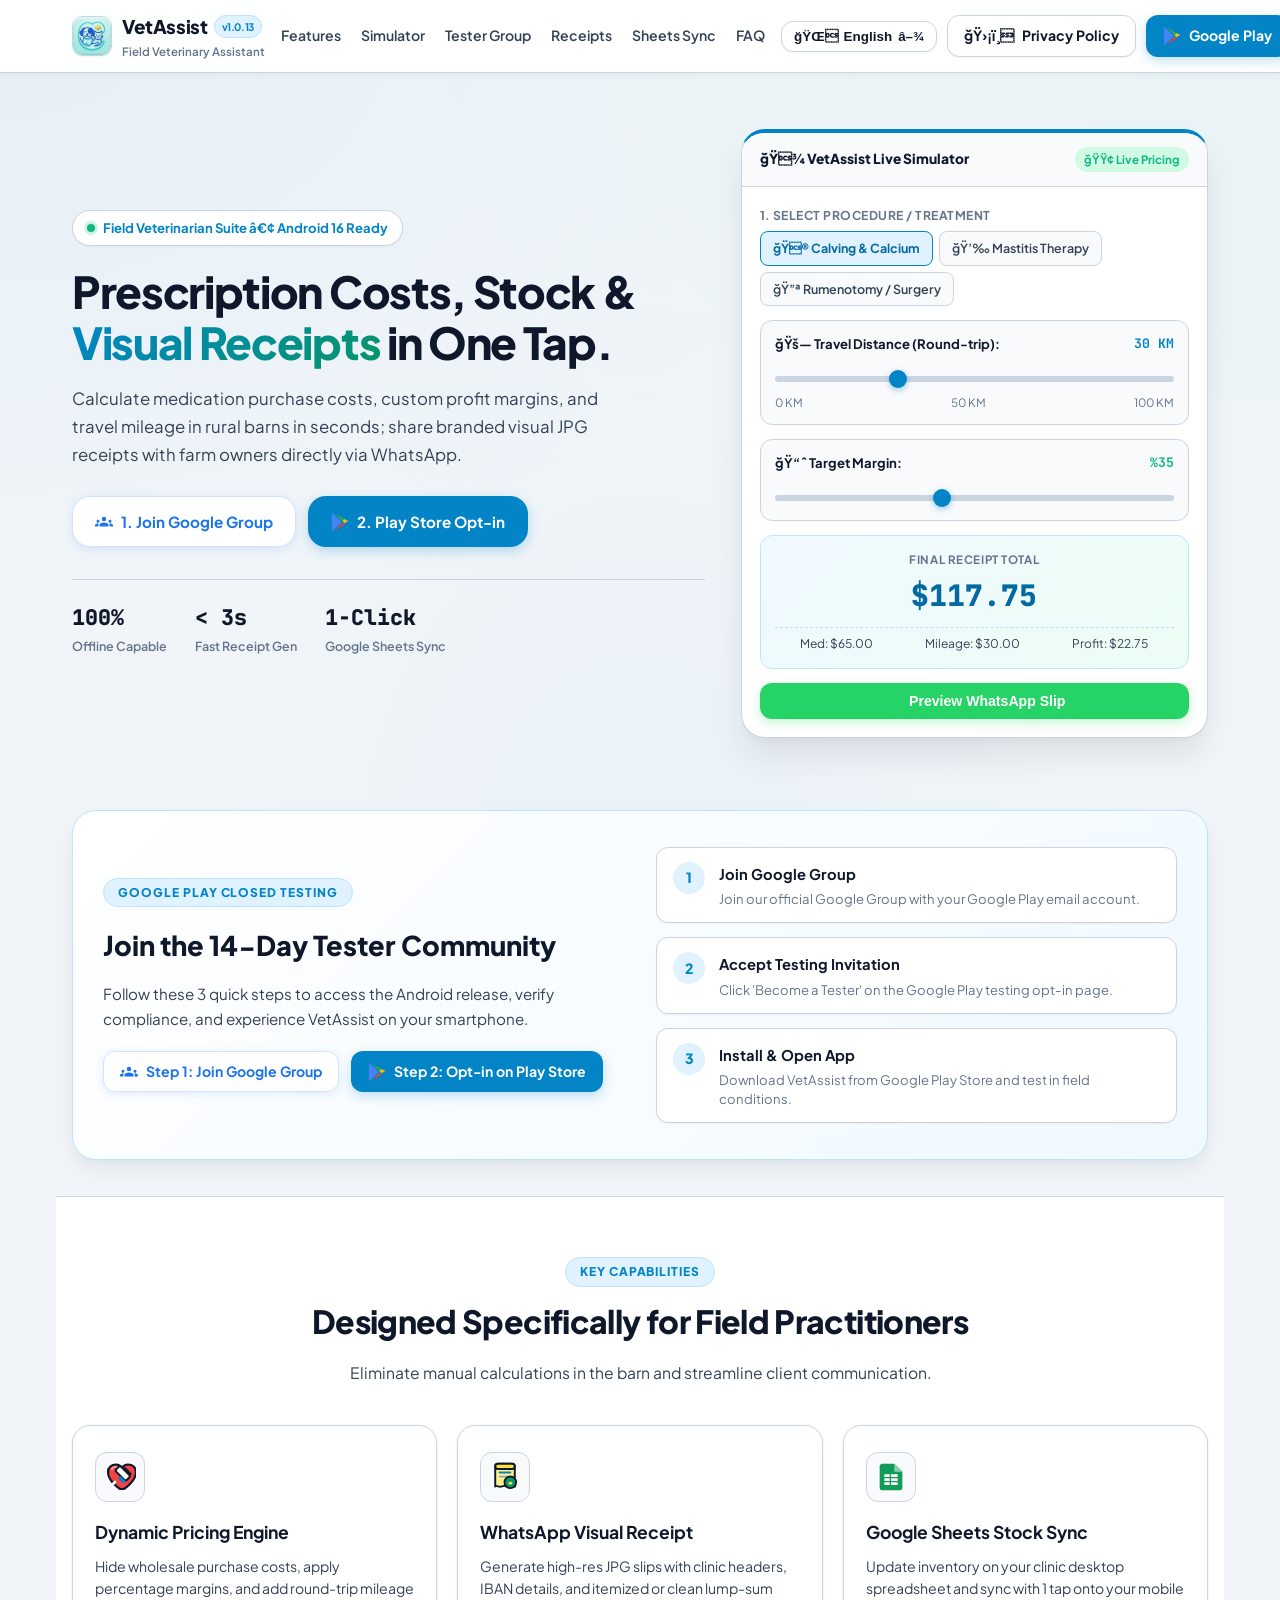
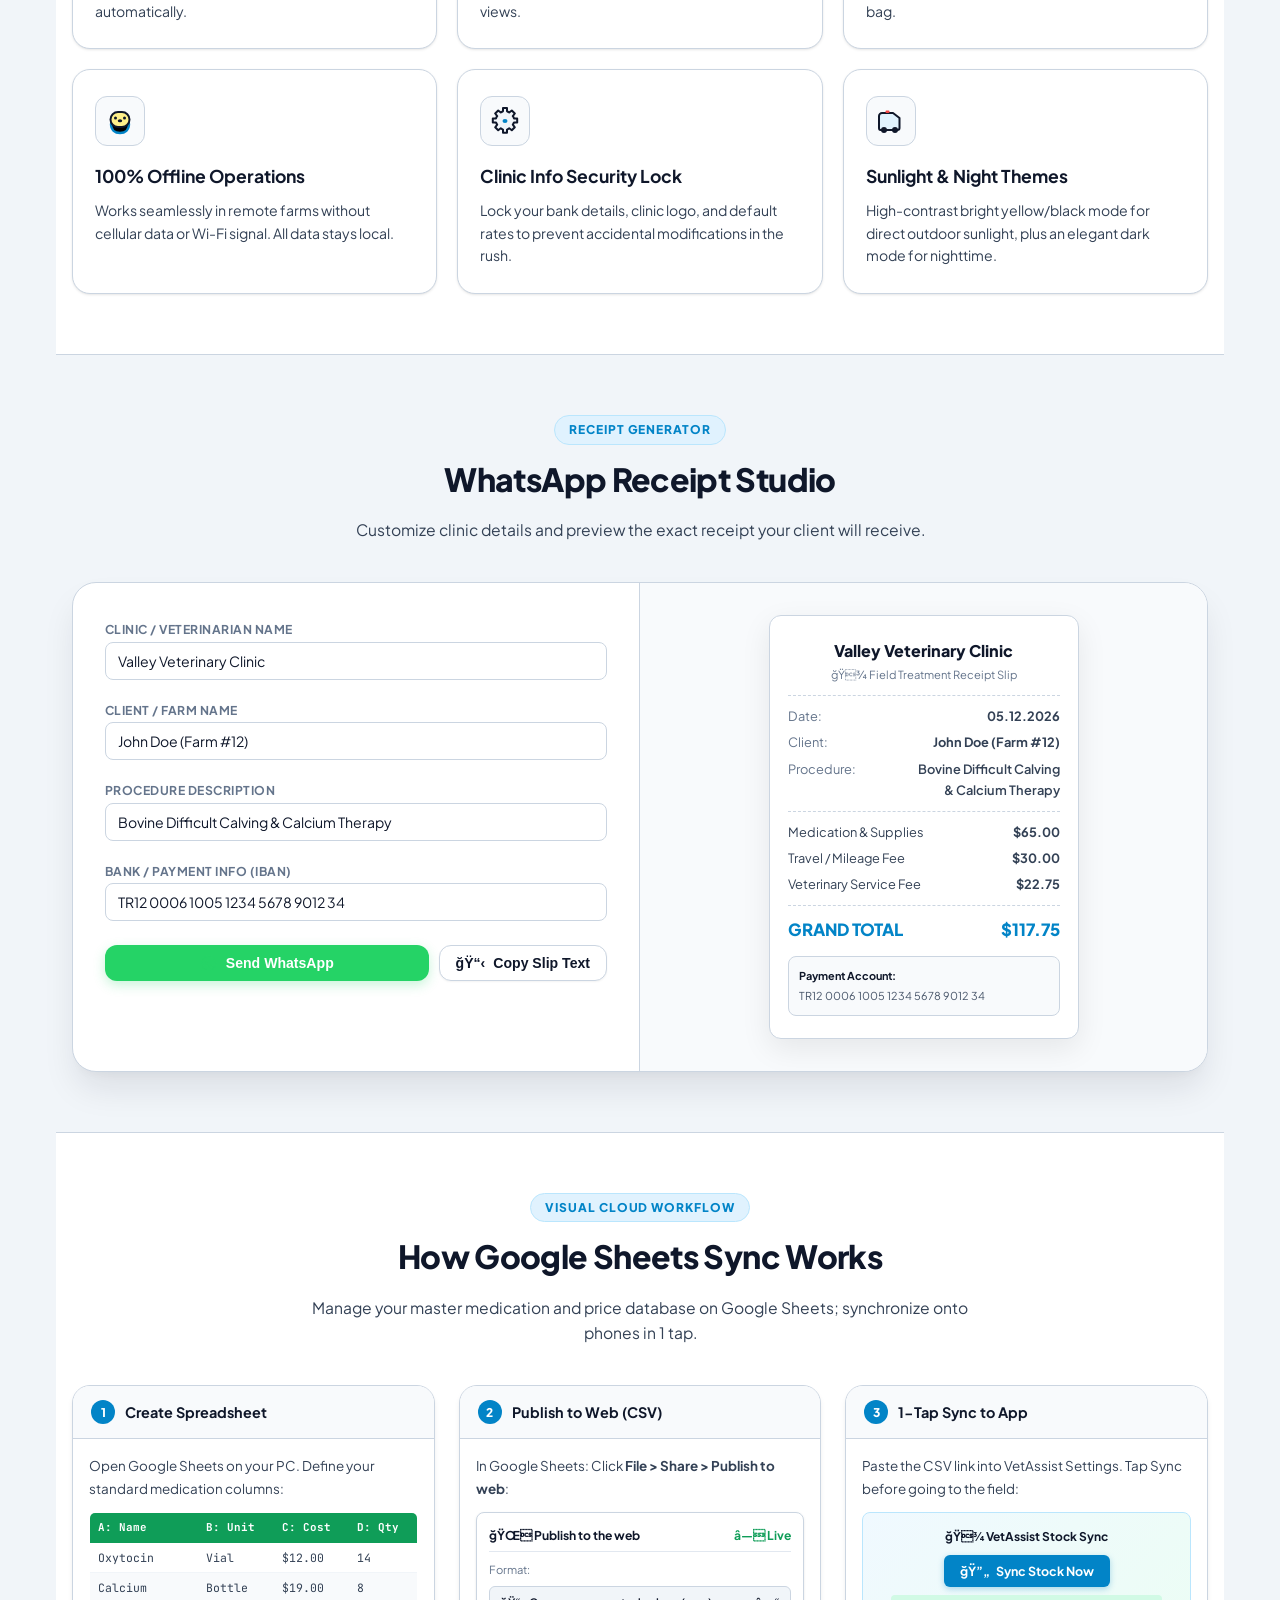
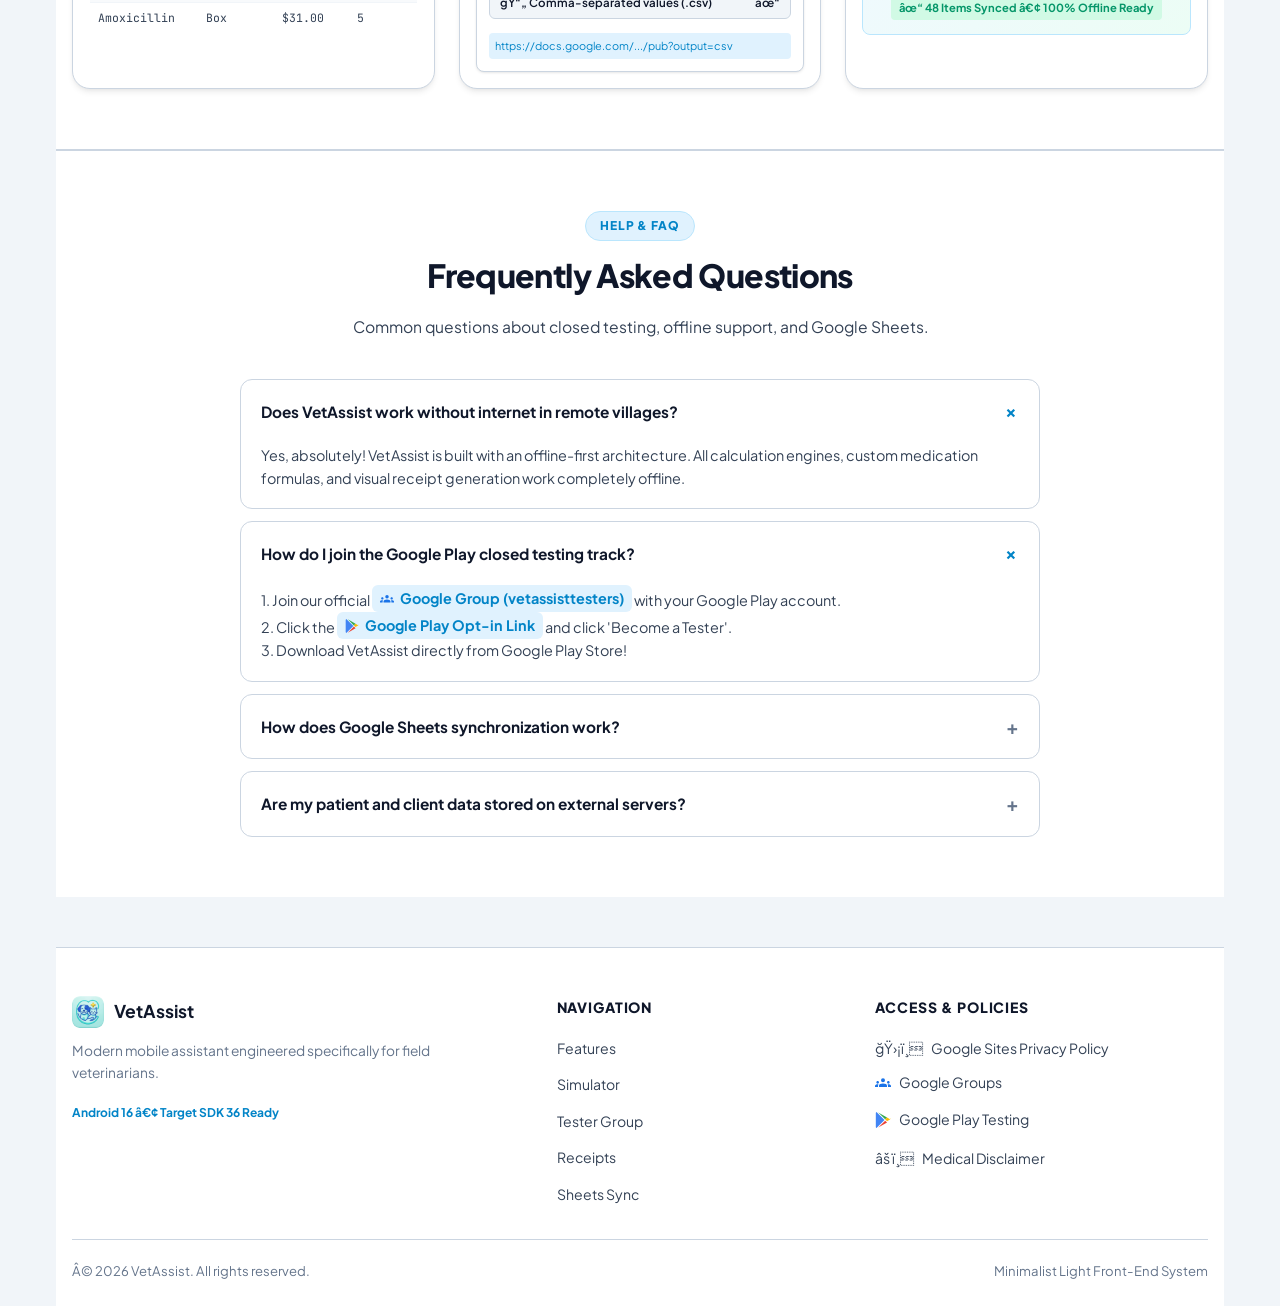
==== commit a9d39dc3: "release: Bump version to v1.0.13 (versionCode 25) and publish to Google Play" ====
--- a/index.html
+++ b/index.html
@@ -1,9 +1,9 @@
-<!DOCTYPE html>
+﻿<!DOCTYPE html>
 <html lang="en">
 <head>
   <meta charset="UTF-8">
   <meta name="viewport" content="width=device-width, initial-scale=1.0">
-  <title>VetAssist — Field Veterinary Assistant | Official Web & Live Demo</title>
+  <title>VetAssist â€” Field Veterinary Assistant | Official Web & Live Demo</title>
   <meta name="description" content="Instant prescription cost calculation, dynamic profit/mileage pricing, clinic stock management and WhatsApp visual receipt slips for field veterinarians.">
   <link rel="icon" type="image/png" href="favicon.png">
   <link rel="preconnect" href="https://fonts.googleapis.com">
@@ -15,7 +15,7 @@
        VETASSIST MODERN MINIMALIST LIGHT DESIGN SYSTEM
        ========================================================================== */
     :root {
-      --bg-page: #f1f5f9; /* Temiz Açık Gri / Kırık Beyaz Zemin */
+      --bg-page: #f1f5f9; /* Temiz AÃ§Ä±k Gri / KÄ±rÄ±k Beyaz Zemin */
       --bg-surface: #ffffff;
       --bg-surface-elevated: #ffffff;
       --bg-surface-subtle: #f8fafc;
@@ -1280,7 +1280,7 @@
         <a href="#" class="brand-logo">
           <img src="icon-192.png" alt="VetAssist Logo">
           <div class="brand-titles">
-            <span class="brand-name">VetAssist <span class="badge-version">v1.0.12</span></span>
+            <span class="brand-name">VetAssist <span class="badge-version">v1.0.13</span></span>
             <span class="brand-tagline" data-i18n="app_tagline">Field Veterinary Assistant</span>
           </div>
         </a>
@@ -1301,24 +1301,24 @@
           <!-- Language Selector -->
           <div class="lang-dropdown-wrapper">
             <button class="lang-btn" onclick="toggleLangMenu()" id="current-lang-btn">
-              <span>🌐</span> <span id="current-lang-label">English</span> ▾
+              <span>ğŸŒ</span> <span id="current-lang-label">English</span> â–¾
             </button>
             <div class="lang-menu" id="lang-dropdown-menu">
-              <div class="lang-item active" onclick="setLanguage('en')">🇬🇧 English</div>
-              <div class="lang-item" onclick="setLanguage('tr')">🇹🇷 Türkçe</div>
-              <div class="lang-item" onclick="setLanguage('de')">🇩🇪 Deutsch</div>
-              <div class="lang-item" onclick="setLanguage('es')">🇪🇸 Español</div>
-              <div class="lang-item" onclick="setLanguage('pt')">🇧🇷 Português</div>
-              <div class="lang-item" onclick="setLanguage('ja')">🇯🇵 日本語</div>
-              <div class="lang-item" onclick="setLanguage('ko')">🇰🇷 한국어</div>
-              <div class="lang-item" onclick="setLanguage('hi')">🇮🇳 हिन्दी</div>
-              <div class="lang-item" onclick="setLanguage('zh')">🇨🇳 中文</div>
+              <div class="lang-item active" onclick="setLanguage('en')">ğŸ‡¬ğŸ‡§ English</div>
+              <div class="lang-item" onclick="setLanguage('tr')">ğŸ‡¹ğŸ‡· TÃ¼rkÃ§e</div>
+              <div class="lang-item" onclick="setLanguage('de')">ğŸ‡©ğŸ‡ª Deutsch</div>
+              <div class="lang-item" onclick="setLanguage('es')">ğŸ‡ªğŸ‡¸ EspaÃ±ol</div>
+              <div class="lang-item" onclick="setLanguage('pt')">ğŸ‡§ğŸ‡· PortuguÃªs</div>
+              <div class="lang-item" onclick="setLanguage('ja')">ğŸ‡¯ğŸ‡µ æ—¥æœ¬èª</div>
+              <div class="lang-item" onclick="setLanguage('ko')">ğŸ‡°ğŸ‡· í•œêµ­ì–´</div>
+              <div class="lang-item" onclick="setLanguage('hi')">ğŸ‡®ğŸ‡³ à¤¹à¤¿à¤¨à¥à¤¦à¥€</div>
+              <div class="lang-item" onclick="setLanguage('zh')">ğŸ‡¨ğŸ‡³ ä¸­æ–‡</div>
             </div>
           </div>
 
           <!-- Official Google Sites Privacy Policy Link -->
           <a href="https://sites.google.com/d/17dYGaGlT2j_FXkCMffl7jOLWJkx5dJpY/p/1_l2H7LDnRSEo8GApEAaIWjhrmNAns9P_/edit" target="_blank" rel="noopener noreferrer" class="btn btn-outline" title="Official Google Sites Privacy Policy">
-            <span>🛡️</span> <span data-i18n="priv_policy">Privacy Policy</span>
+            <span>ğŸ›¡ï¸</span> <span data-i18n="priv_policy">Privacy Policy</span>
           </a>
 
           <!-- Official Google Play Store Opt-in Link -->
@@ -1342,7 +1342,7 @@
           <div class="hero-content">
             <div class="pill-badge">
               <span class="dot"></span>
-              <span data-i18n="hero_badge">Field Veterinarian Suite • Android 16 Ready</span>
+              <span data-i18n="hero_badge">Field Veterinarian Suite â€¢ Android 16 Ready</span>
             </div>
 
             <h1 class="hero-title" data-i18n="hero_title">
@@ -1384,8 +1384,8 @@
           <!-- Live Phone Simulator Widget -->
           <div class="simulator-card" id="live-calculator">
             <div class="sim-header">
-              <span class="sim-header-title">🐾 VetAssist Live Simulator</span>
-              <span class="sim-status" data-i18n="sim_status_badge">🟢 Live Pricing</span>
+              <span class="sim-header-title">ğŸ¾ VetAssist Live Simulator</span>
+              <span class="sim-status" data-i18n="sim_status_badge">ğŸŸ¢ Live Pricing</span>
             </div>
             
             <div class="sim-body">
@@ -1393,16 +1393,16 @@
               <div class="sim-select-group">
                 <span class="sim-label" data-i18n="sim_select_title">1. Select Procedure / Treatment</span>
                 <div class="sim-chips">
-                  <div class="sim-chip active" onclick="selectSimTreatment('dogum', this)" data-i18n="sim_opt_calving">🐮 Calving & Calcium</div>
-                  <div class="sim-chip" onclick="selectSimTreatment('mastitis', this)" data-i18n="sim_opt_mastitis">💉 Mastitis Therapy</div>
-                  <div class="sim-chip" onclick="selectSimTreatment('operasyon', this)" data-i18n="sim_opt_surgery">🔪 Rumenotomy / Surgery</div>
+                  <div class="sim-chip active" onclick="selectSimTreatment('dogum', this)" data-i18n="sim_opt_calving">ğŸ® Calving & Calcium</div>
+                  <div class="sim-chip" onclick="selectSimTreatment('mastitis', this)" data-i18n="sim_opt_mastitis">ğŸ’‰ Mastitis Therapy</div>
+                  <div class="sim-chip" onclick="selectSimTreatment('operasyon', this)" data-i18n="sim_opt_surgery">ğŸ”ª Rumenotomy / Surgery</div>
                 </div>
               </div>
 
               <!-- KM Distance Slider -->
               <div class="sim-slider-box">
                 <div class="sim-slider-header">
-                  <span data-i18n="sim_distance_label">🚗 Travel Distance (Round-trip):</span>
+                  <span data-i18n="sim_distance_label">ğŸš— Travel Distance (Round-trip):</span>
                   <span id="km-display" style="color:var(--primary); font-family:var(--font-mono);">30 KM</span>
                 </div>
                 <input type="range" min="0" max="100" value="30" class="sim-range" id="km-slider" oninput="updateSimCalculations()">
@@ -1416,7 +1416,7 @@
               <!-- Margin Slider -->
               <div class="sim-slider-box">
                 <div class="sim-slider-header">
-                  <span data-i18n="sim_margin_label">📈 Target Margin:</span>
+                  <span data-i18n="sim_margin_label">ğŸ“ˆ Target Margin:</span>
                   <span id="margin-display" style="color:#10b981; font-family:var(--font-mono);">%35</span>
                 </div>
                 <input type="range" min="10" max="70" value="35" class="sim-range" id="margin-slider" oninput="updateSimCalculations()">
@@ -1594,7 +1594,7 @@
                 <span data-i18n="btn_send_wa">Send WhatsApp</span>
               </button>
               <button class="btn btn-outline" onclick="copySlipText()">
-                <span>📋</span> <span data-i18n="btn_copy_text">Copy Slip Text</span>
+                <span>ğŸ“‹</span> <span data-i18n="btn_copy_text">Copy Slip Text</span>
               </button>
             </div>
           </div>
@@ -1602,7 +1602,7 @@
           <div class="studio-preview">
             <div class="receipt-slip" id="live-receipt-slip">
               <div class="slip-clinic-name" id="preview-clinic">Valley Veterinary Clinic</div>
-              <div class="slip-sub" data-i18n="slip_subtitle">🐾 Field Treatment Receipt Slip</div>
+              <div class="slip-sub" data-i18n="slip_subtitle">ğŸ¾ Field Treatment Receipt Slip</div>
               
               <div class="slip-divider"></div>
 
@@ -1718,13 +1718,13 @@
               </p>
               <div class="mock-publish-dialog">
                 <div class="mock-dialog-header">
-                  <span>🌐 Publish to the web</span>
-                  <span style="color:#0f9d58;">● Live</span>
+                  <span>ğŸŒ Publish to the web</span>
+                  <span style="color:#0f9d58;">â— Live</span>
                 </div>
                 <div style="font-size:0.7rem; color:#64748b;">Format:</div>
                 <div class="mock-csv-select">
-                  <span>📄 Comma-separated values (.csv)</span>
-                  <span>✓</span>
+                  <span>ğŸ“„ Comma-separated values (.csv)</span>
+                  <span>âœ“</span>
                 </div>
                 <div style="font-size:0.68rem; color:#0284c7; background:#e0f2fe; padding:4px 6px; border-radius:4px; word-break:break-all; margin-top:6px;">
                   https://docs.google.com/.../pub?output=csv
@@ -1744,11 +1744,11 @@
                 Paste the CSV link into VetAssist Settings. Tap Sync before going to the field:
               </p>
               <div class="mock-app-sync-card">
-                <div style="font-size:0.75rem; font-weight:700; color:#0f172a;">🐾 VetAssist Stock Sync</div>
+                <div style="font-size:0.75rem; font-weight:700; color:#0f172a;">ğŸ¾ VetAssist Stock Sync</div>
                 <div class="mock-sync-btn">
-                  <span>🔄</span> <span data-i18n="btn_sync_now">Sync Stock Now</span>
+                  <span>ğŸ”„</span> <span data-i18n="btn_sync_now">Sync Stock Now</span>
                 </div>
-                <span class="mock-success-tag" data-i18n="sync_success_tag">✓ 48 Items Synced • 100% Offline Ready</span>
+                <span class="mock-success-tag" data-i18n="sync_success_tag">âœ“ 48 Items Synced â€¢ 100% Offline Ready</span>
               </div>
             </div>
           </div>
@@ -1826,7 +1826,7 @@
             <p style="font-size:0.86rem; color:var(--text-muted); line-height:1.6; margin-bottom:14px;" data-i18n="footer_bio">
               Modern mobile assistant engineered specifically for field veterinarians.
             </p>
-            <span style="font-size:0.75rem; color:var(--primary); font-weight:700;">Android 16 • Target SDK 36 Ready</span>
+            <span style="font-size:0.75rem; color:var(--primary); font-weight:700;">Android 16 â€¢ Target SDK 36 Ready</span>
           </div>
 
           <!-- Col 2: Navigation -->
@@ -1847,7 +1847,7 @@
             <ul class="footer-links">
               <li>
                 <a href="https://sites.google.com/d/17dYGaGlT2j_FXkCMffl7jOLWJkx5dJpY/p/1_l2H7LDnRSEo8GApEAaIWjhrmNAns9P_/edit" target="_blank" rel="noopener noreferrer">
-                  <span>🛡️</span> <span data-i18n="priv_policy">Google Sites Privacy Policy</span>
+                  <span>ğŸ›¡ï¸</span> <span data-i18n="priv_policy">Google Sites Privacy Policy</span>
                 </a>
               </li>
               <li>
@@ -1864,7 +1864,7 @@
               </li>
               <li>
                 <a href="javascript:void(0)" onclick="openPolicyModal('disclaimer')">
-                  <span>⚠️</span> <span data-i18n="med_disclaimer">Medical Disclaimer</span>
+                  <span>âš ï¸</span> <span data-i18n="med_disclaimer">Medical Disclaimer</span>
                 </a>
               </li>
             </ul>
@@ -1872,7 +1872,7 @@
         </div>
 
         <div class="footer-bottom">
-          <span>© 2026 VetAssist. All rights reserved.</span>
+          <span>Â© 2026 VetAssist. All rights reserved.</span>
           <span>Minimalist Light Front-End System</span>
         </div>
       </div>
@@ -1882,7 +1882,7 @@
   <!-- Modal for Medical Disclaimer -->
   <div class="modal-overlay" id="policyModal">
     <div class="modal-box">
-      <button class="modal-close" onclick="closePolicyModal()">✕</button>
+      <button class="modal-close" onclick="closePolicyModal()">âœ•</button>
       <div id="modal-content-area"></div>
     </div>
   </div>
@@ -1900,7 +1900,7 @@
         nav_faq: "FAQ",
         priv_policy: "Privacy Policy",
         btn_play_test: "Google Play",
-        hero_badge: "Field Veterinarian Suite • Android 16 Ready",
+        hero_badge: "Field Veterinarian Suite â€¢ Android 16 Ready",
         hero_title: "Prescription Costs, Stock & <span class='gradient-text'>Visual Receipts</span> in One Tap.",
         hero_desc: "Calculate medication purchase costs, custom profit margins, and travel mileage in rural barns in seconds; share branded visual JPG receipts with farm owners directly via WhatsApp.",
         btn_hero_group: "1. Join Google Group",
@@ -1908,14 +1908,14 @@
         stat_offline: "100% Offline",
         stat_speed: "Fast Receipt Gen",
         stat_sync: "Google Sheets Sync",
-        sim_header_title: "🐾 VetAssist Live Simulator",
-        sim_status_badge: "🟢 Live Pricing",
+        sim_header_title: "ğŸ¾ VetAssist Live Simulator",
+        sim_status_badge: "ğŸŸ¢ Live Pricing",
         sim_select_title: "1. Select Procedure / Treatment",
-        sim_opt_calving: "🐮 Calving & Calcium",
-        sim_opt_mastitis: "💉 Mastitis Therapy",
-        sim_opt_surgery: "🔪 Rumenotomy / Surgery",
-        sim_distance_label: "🚗 Travel Distance (Round-trip):",
-        sim_margin_label: "📈 Target Margin:",
+        sim_opt_calving: "ğŸ® Calving & Calcium",
+        sim_opt_mastitis: "ğŸ’‰ Mastitis Therapy",
+        sim_opt_surgery: "ğŸ”ª Rumenotomy / Surgery",
+        sim_distance_label: "ğŸš— Travel Distance (Round-trip):",
+        sim_margin_label: "ğŸ“ˆ Target Margin:",
         sim_total_title: "FINAL RECEIPT TOTAL",
         btn_preview_wa: "Preview WhatsApp Slip",
         test_badge: "Google Play Closed Testing",
@@ -1953,7 +1953,7 @@
         lbl_iban: "Bank / Payment Info (IBAN)",
         btn_send_wa: "Send WhatsApp",
         btn_copy_text: "Copy Slip Text",
-        slip_subtitle: "🐾 Field Treatment Receipt Slip",
+        slip_subtitle: "ğŸ¾ Field Treatment Receipt Slip",
         slip_date: "Date:",
         slip_client: "Client:",
         slip_procedure: "Procedure:",
@@ -1972,7 +1972,7 @@
         sh_vis3_title: "3. 1-Tap Sync to App",
         sh_vis3_desc: "Paste the CSV link into VetAssist Settings. Tap Sync before going to the field:",
         btn_sync_now: "Sync Stock Now",
-        sync_success_tag: "✓ 48 Items Synced • 100% Offline Ready",
+        sync_success_tag: "âœ“ 48 Items Synced â€¢ 100% Offline Ready",
         faq_badge: "Help & FAQ",
         faq_title: "Frequently Asked Questions",
         faq_desc: "Common questions about closed testing, offline support, and Google Sheets.",
@@ -1990,106 +1990,106 @@
         med_disclaimer: "Medical Disclaimer"
       },
       tr: {
-        app_tagline: "Saha Veteriner Hekim Asistanı",
-        nav_features: "Özellikler",
-        nav_simulator: "Simülatör",
+        app_tagline: "Saha Veteriner Hekim AsistanÄ±",
+        nav_features: "Ã–zellikler",
+        nav_simulator: "SimÃ¼latÃ¶r",
         nav_join_test: "Test Grubu",
         nav_receipt: "Adisyon",
         nav_sheets: "E-Tablolar",
         nav_faq: "SSS",
-        priv_policy: "Gizlilik Politikası",
+        priv_policy: "Gizlilik PolitikasÄ±",
         btn_play_test: "Google Play",
-        hero_badge: "Saha Veteriner Hekim Paketi • Android 16 Uyumlu",
-        hero_title: "Reçete Maliyeti, Stok & <span class='gradient-text'>Görsel Adisyon</span> Tek Dokunuşta.",
-        hero_desc: "Ahırda ilaç maliyetini, hedef kâr marjını ve yol/km ücretini saniyeler içinde hesaplayın; WhatsApp üzerinden çiftlik sahibine kurumsal logolu görsel makbuz paylaşın.",
-        btn_hero_group: "1. Google Grubuna Katıl",
-        btn_hero_play: "2. Play Store İndir",
-        stat_offline: "%100 Çevrimdışı",
-        stat_speed: "Hızlı Adisyon",
+        hero_badge: "Saha Veteriner Hekim Paketi â€¢ Android 16 Uyumlu",
+        hero_title: "ReÃ§ete Maliyeti, Stok & <span class='gradient-text'>GÃ¶rsel Adisyon</span> Tek DokunuÅŸta.",
+        hero_desc: "AhÄ±rda ilaÃ§ maliyetini, hedef kÃ¢r marjÄ±nÄ± ve yol/km Ã¼cretini saniyeler iÃ§inde hesaplayÄ±n; WhatsApp Ã¼zerinden Ã§iftlik sahibine kurumsal logolu gÃ¶rsel makbuz paylaÅŸÄ±n.",
+        btn_hero_group: "1. Google Grubuna KatÄ±l",
+        btn_hero_play: "2. Play Store Ä°ndir",
+        stat_offline: "%100 Ã‡evrimdÄ±ÅŸÄ±",
+        stat_speed: "HÄ±zlÄ± Adisyon",
         stat_sync: "E-Tablo Senkronu",
-        sim_header_title: "🐾 VetAssist Canlı Simülatör",
-        sim_status_badge: "🟢 Canlı Fiyatlama",
-        sim_select_title: "1. İşlem / Tedavi Protokolü Seçin",
-        sim_opt_calving: "🐮 Güç Doğum & Kalsiyum",
-        sim_opt_mastitis: "💉 Mastitis Tedavisi",
-        sim_opt_surgery: "🔪 Rumenotomi / Cerrahi",
-        sim_distance_label: "🚗 Gidiş-Dönüş Yol Mesafesi:",
-        sim_margin_label: "📈 Hedef Kâr Marjı:",
-        sim_total_title: "HESAPLANAN TOPLAM ADİSYON",
-        btn_preview_wa: "WhatsApp Fişini Önizle",
-        test_badge: "Google Play Kapalı Test",
-        test_title: "14 Günlük Test Topluluğuna Katılın",
-        test_desc: "Android sürümüne erişmek, Google Play gereksinimlerini sağlamak ve VetAssist'i cihazınızda denemek için 3 adımı izleyin.",
-        btn_step1_group: "Adım 1: Google Grubuna Katıl",
-        btn_step2_optin: "Adım 2: Play Store Onayı Ver",
-        t_step1_title: "Google Grubuna Katılın",
-        t_step1_desc: "Google Play e-posta hesabınızla resmi test grubumuza üye olun.",
-        t_step2_title: "Test Davetini Onaylayın",
-        t_step2_desc: "Play Store bağlantısına tıklayarak 'Test Kullanıcısı Ol' butonuna basın.",
-        t_step3_title: "Yükleyin & Kullanın",
+        sim_header_title: "ğŸ¾ VetAssist CanlÄ± SimÃ¼latÃ¶r",
+        sim_status_badge: "ğŸŸ¢ CanlÄ± Fiyatlama",
+        sim_select_title: "1. Ä°ÅŸlem / Tedavi ProtokolÃ¼ SeÃ§in",
+        sim_opt_calving: "ğŸ® GÃ¼Ã§ DoÄŸum & Kalsiyum",
+        sim_opt_mastitis: "ğŸ’‰ Mastitis Tedavisi",
+        sim_opt_surgery: "ğŸ”ª Rumenotomi / Cerrahi",
+        sim_distance_label: "ğŸš— GidiÅŸ-DÃ¶nÃ¼ÅŸ Yol Mesafesi:",
+        sim_margin_label: "ğŸ“ˆ Hedef KÃ¢r MarjÄ±:",
+        sim_total_title: "HESAPLANAN TOPLAM ADÄ°SYON",
+        btn_preview_wa: "WhatsApp FiÅŸini Ã–nizle",
+        test_badge: "Google Play KapalÄ± Test",
+        test_title: "14 GÃ¼nlÃ¼k Test TopluluÄŸuna KatÄ±lÄ±n",
+        test_desc: "Android sÃ¼rÃ¼mÃ¼ne eriÅŸmek, Google Play gereksinimlerini saÄŸlamak ve VetAssist'i cihazÄ±nÄ±zda denemek iÃ§in 3 adÄ±mÄ± izleyin.",
+        btn_step1_group: "AdÄ±m 1: Google Grubuna KatÄ±l",
+        btn_step2_optin: "AdÄ±m 2: Play Store OnayÄ± Ver",
+        t_step1_title: "Google Grubuna KatÄ±lÄ±n",
+        t_step1_desc: "Google Play e-posta hesabÄ±nÄ±zla resmi test grubumuza Ã¼ye olun.",
+        t_step2_title: "Test Davetini OnaylayÄ±n",
+        t_step2_desc: "Play Store baÄŸlantÄ±sÄ±na tÄ±klayarak 'Test KullanÄ±cÄ±sÄ± Ol' butonuna basÄ±n.",
+        t_step3_title: "YÃ¼kleyin & KullanÄ±n",
         t_step3_desc: "Google Play Store'dan VetAssist'i indirip sahada hemen test edin.",
         feat_badge: "Temel Yetenekler",
-        feat_section_title: "Saha Hekimlerinin Zorluklarına Özel Geliştirildi",
-        feat_section_desc: "Ahırda kafadan hesap yapma devrini bitirin, çiftlik sahibiyle iletişimi hızlandırın.",
-        feat1_title: "Dinamik Fiyatlandırma Motoru",
-        feat1_desc: "Alış maliyetlerini gizleyin, yüzde kâr ekleyin ve gidiş-dönüş km bedelini otomatik yansıtın.",
-        feat2_title: "WhatsApp Görsel Adisyon",
-        feat2_desc: "Klinik logolu, IBAN bilgili ve kalem kalem dökümlü yüksek çözünürlüklü JPG fiş üretin.",
+        feat_section_title: "Saha Hekimlerinin ZorluklarÄ±na Ã–zel GeliÅŸtirildi",
+        feat_section_desc: "AhÄ±rda kafadan hesap yapma devrini bitirin, Ã§iftlik sahibiyle iletiÅŸimi hÄ±zlandÄ±rÄ±n.",
+        feat1_title: "Dinamik FiyatlandÄ±rma Motoru",
+        feat1_desc: "AlÄ±ÅŸ maliyetlerini gizleyin, yÃ¼zde kÃ¢r ekleyin ve gidiÅŸ-dÃ¶nÃ¼ÅŸ km bedelini otomatik yansÄ±tÄ±n.",
+        feat2_title: "WhatsApp GÃ¶rsel Adisyon",
+        feat2_desc: "Klinik logolu, IBAN bilgili ve kalem kalem dÃ¶kÃ¼mlÃ¼ yÃ¼ksek Ã§Ã¶zÃ¼nÃ¼rlÃ¼klÃ¼ JPG fiÅŸ Ã¼retin.",
         feat3_title: "Google E-Tablolar Entegrasyonu",
-        feat3_desc: "Klinikteki Excel/E-Tablonuzda stok güncelleyin; sahadaki çantanıza tek tuşla aktarın.",
-        feat4_title: "%100 Çevrimdışı Çalışma",
-        feat4_desc: "İnternetin çekmediği en ücra köylerde bile kesintisiz tam fonksiyon çalışır.",
-        feat5_title: "Klinik Bilgi Güvenlik Kilidi",
-        feat5_desc: "Banka ve klinik ayarlarınızı şifreleyerek sahadaki telaşta bozulmasını önleyin.",
-        feat6_title: "Güneş Işığı & Gece Modu",
-        feat6_desc: "Doğrudan güneş altında yüksek kontrastlı Sarı/Siyah tema ve gece viziteleri için koyu mod.",
-        studio_badge: "Fiş Stüdyosu",
-        studio_title: "WhatsApp Adisyon Stüdyosu",
-        studio_desc: "Klinik bilgilerinizi girin ve çiftçiye giden görsel adisyonu anlık önizleyin.",
-        lbl_clinic_name: "Klinik / Veteriner Hekim Adı",
-        lbl_client_name: "Hasta Sahibi / Çiftlik Adı",
-        lbl_treatment_desc: "Yapılan Tedavi Açıklaması",
-        lbl_iban: "Ödeme Bilgisi (IBAN)",
-        btn_send_wa: "WhatsApp İle Gönder",
-        btn_copy_text: "Fiş Metnini Kopyala",
-        slip_subtitle: "🐾 Saha Tedavi ve Uygulama Adisyonu",
+        feat3_desc: "Klinikteki Excel/E-Tablonuzda stok gÃ¼ncelleyin; sahadaki Ã§antanÄ±za tek tuÅŸla aktarÄ±n.",
+        feat4_title: "%100 Ã‡evrimdÄ±ÅŸÄ± Ã‡alÄ±ÅŸma",
+        feat4_desc: "Ä°nternetin Ã§ekmediÄŸi en Ã¼cra kÃ¶ylerde bile kesintisiz tam fonksiyon Ã§alÄ±ÅŸÄ±r.",
+        feat5_title: "Klinik Bilgi GÃ¼venlik Kilidi",
+        feat5_desc: "Banka ve klinik ayarlarÄ±nÄ±zÄ± ÅŸifreleyerek sahadaki telaÅŸta bozulmasÄ±nÄ± Ã¶nleyin.",
+        feat6_title: "GÃ¼neÅŸ IÅŸÄ±ÄŸÄ± & Gece Modu",
+        feat6_desc: "DoÄŸrudan gÃ¼neÅŸ altÄ±nda yÃ¼ksek kontrastlÄ± SarÄ±/Siyah tema ve gece viziteleri iÃ§in koyu mod.",
+        studio_badge: "FiÅŸ StÃ¼dyosu",
+        studio_title: "WhatsApp Adisyon StÃ¼dyosu",
+        studio_desc: "Klinik bilgilerinizi girin ve Ã§iftÃ§iye giden gÃ¶rsel adisyonu anlÄ±k Ã¶nizleyin.",
+        lbl_clinic_name: "Klinik / Veteriner Hekim AdÄ±",
+        lbl_client_name: "Hasta Sahibi / Ã‡iftlik AdÄ±",
+        lbl_treatment_desc: "YapÄ±lan Tedavi AÃ§Ä±klamasÄ±",
+        lbl_iban: "Ã–deme Bilgisi (IBAN)",
+        btn_send_wa: "WhatsApp Ä°le GÃ¶nder",
+        btn_copy_text: "FiÅŸ Metnini Kopyala",
+        slip_subtitle: "ğŸ¾ Saha Tedavi ve Uygulama Adisyonu",
         slip_date: "Tarih:",
-        slip_client: "Çiftlik/Sahip:",
-        slip_procedure: "İşlem:",
-        slip_medication: "Kullanılan İlaç & Sarf",
-        slip_mileage: "Yol / Ulaşım Bedeli",
+        slip_client: "Ã‡iftlik/Sahip:",
+        slip_procedure: "Ä°ÅŸlem:",
+        slip_medication: "KullanÄ±lan Ä°laÃ§ & Sarf",
+        slip_mileage: "Yol / UlaÅŸÄ±m Bedeli",
         slip_service: "Hekimlik Hizmet Bedeli",
         slip_total: "GENEL TOPLAM",
-        slip_bank_label: "Banka / Havale Hesabı:",
-        sheets_badge: "Bulut İş Akışı",
+        slip_bank_label: "Banka / Havale HesabÄ±:",
+        sheets_badge: "Bulut Ä°ÅŸ AkÄ±ÅŸÄ±",
         sheets_title: "Google E-Tablolar Senkronizasyonu",
-        sheets_desc: "İlaç listenizi masaüstünde Google E-Tablo üzerinden düzenleyin; tek tuşla telefonunuza çekin.",
-        sh_vis1_title: "1. E-Tablonuzu Hazırlayın",
-        sh_vis1_desc: "Google Sheets açın. İlaç Adı, Birim, Alış Fiyatı ve Stok kolonlarını doldurun:",
-        sh_vis2_title: "2. Web'de Yayınla (CSV)",
-        sh_vis2_desc: "Dosya > Paylaş > Web'de Yayınla diyerek CSV formatını seçin ve linki kopyalayın:",
+        sheets_desc: "Ä°laÃ§ listenizi masaÃ¼stÃ¼nde Google E-Tablo Ã¼zerinden dÃ¼zenleyin; tek tuÅŸla telefonunuza Ã§ekin.",
+        sh_vis1_title: "1. E-Tablonuzu HazÄ±rlayÄ±n",
+        sh_vis1_desc: "Google Sheets aÃ§Ä±n. Ä°laÃ§ AdÄ±, Birim, AlÄ±ÅŸ FiyatÄ± ve Stok kolonlarÄ±nÄ± doldurun:",
+        sh_vis2_title: "2. Web'de YayÄ±nla (CSV)",
+        sh_vis2_desc: "Dosya > PaylaÅŸ > Web'de YayÄ±nla diyerek CSV formatÄ±nÄ± seÃ§in ve linki kopyalayÄ±n:",
         sh_vis3_title: "3. Uygulamada Senkronize Et",
-        sh_vis3_desc: "Linki VetAssist Ayarlarına yapıştırın. Sahaya çıkmadan önce 'Stok Senkronize Et'e basın:",
-        btn_sync_now: "Stoğu Senkronize Et",
-        sync_success_tag: "✓ 48 İlaç Güncellendi • Çevrimdışı Hazır",
-        faq_badge: "Yardım & SSS",
-        faq_title: "Sıkça Sorulan Sorular",
-        faq_desc: "Kapalı test süreci, çevrimdışı çalışma ve E-Tablolar hakkında merak edilenler.",
-        faq1_q: "VetAssist internet olmayan dağ köylerinde çalışır mı?",
-        faq1_a: "Evet! VetAssist tamamen çevrimdışı (offline-first) çalışacak şekilde tasarlanmıştır. Hesaplamalar ve görsel fiş üretimi internet olmadan çalışır.",
-        faq2_q: "Google Play test grubuna nasıl katılırım?",
-        faq2_a: "1. Google Play hesabınızla <a href='https://groups.google.com/g/vetassisttesters' target='_blank' class='faq-link-badge'><svg><use href='#icon-groups'/></svg> Google Grubumuza (vetassisttesters)</a> katılın.<br>2. <a href='https://play.google.com/apps/testing/com.VetAssistv1' target='_blank' class='faq-link-badge'><svg><use href='#icon-googleplay'/></svg> Play Store Davet Linkine</a> tıklayıp 'Test Kullanıcısı Ol' seçeneğini onaylayın.<br>3. VetAssist'i Play Store'dan indirin!",
-        faq3_q: "Google E-Tablolar senkronizasyonu nasıl yapılır?",
-        faq3_a: "E-tablonuzu CSV olarak webde yayınlayıp linki VetAssist ayarlarına kaydedin. 'Stoğu Senkronize Et' butonu tüm ilaçları tek tıkla günceller.",
-        faq4_q: "Hasta ve müşteri verilerim dış sunucularda saklanıyor mu?",
-        faq4_a: "Hayır. Tüm hasta kayıtları, loglar ve fiyatlar yalnızca sizin telefonunuzun yerel hafızasında saklanır.",
-        footer_bio: "Saha veteriner hekimleri için geliştirilmiş modern mobil asistan.",
-        foot_nav: "Menü",
-        foot_legal: "Erişim & Politikalar",
-        med_disclaimer: "Tıbbi Sorumluluk Reddi"
+        sh_vis3_desc: "Linki VetAssist AyarlarÄ±na yapÄ±ÅŸtÄ±rÄ±n. Sahaya Ã§Ä±kmadan Ã¶nce 'Stok Senkronize Et'e basÄ±n:",
+        btn_sync_now: "StoÄŸu Senkronize Et",
+        sync_success_tag: "âœ“ 48 Ä°laÃ§ GÃ¼ncellendi â€¢ Ã‡evrimdÄ±ÅŸÄ± HazÄ±r",
+        faq_badge: "YardÄ±m & SSS",
+        faq_title: "SÄ±kÃ§a Sorulan Sorular",
+        faq_desc: "KapalÄ± test sÃ¼reci, Ã§evrimdÄ±ÅŸÄ± Ã§alÄ±ÅŸma ve E-Tablolar hakkÄ±nda merak edilenler.",
+        faq1_q: "VetAssist internet olmayan daÄŸ kÃ¶ylerinde Ã§alÄ±ÅŸÄ±r mÄ±?",
+        faq1_a: "Evet! VetAssist tamamen Ã§evrimdÄ±ÅŸÄ± (offline-first) Ã§alÄ±ÅŸacak ÅŸekilde tasarlanmÄ±ÅŸtÄ±r. Hesaplamalar ve gÃ¶rsel fiÅŸ Ã¼retimi internet olmadan Ã§alÄ±ÅŸÄ±r.",
+        faq2_q: "Google Play test grubuna nasÄ±l katÄ±lÄ±rÄ±m?",
+        faq2_a: "1. Google Play hesabÄ±nÄ±zla <a href='https://groups.google.com/g/vetassisttesters' target='_blank' class='faq-link-badge'><svg><use href='#icon-groups'/></svg> Google Grubumuza (vetassisttesters)</a> katÄ±lÄ±n.<br>2. <a href='https://play.google.com/apps/testing/com.VetAssistv1' target='_blank' class='faq-link-badge'><svg><use href='#icon-googleplay'/></svg> Play Store Davet Linkine</a> tÄ±klayÄ±p 'Test KullanÄ±cÄ±sÄ± Ol' seÃ§eneÄŸini onaylayÄ±n.<br>3. VetAssist'i Play Store'dan indirin!",
+        faq3_q: "Google E-Tablolar senkronizasyonu nasÄ±l yapÄ±lÄ±r?",
+        faq3_a: "E-tablonuzu CSV olarak webde yayÄ±nlayÄ±p linki VetAssist ayarlarÄ±na kaydedin. 'StoÄŸu Senkronize Et' butonu tÃ¼m ilaÃ§larÄ± tek tÄ±kla gÃ¼nceller.",
+        faq4_q: "Hasta ve mÃ¼ÅŸteri verilerim dÄ±ÅŸ sunucularda saklanÄ±yor mu?",
+        faq4_a: "HayÄ±r. TÃ¼m hasta kayÄ±tlarÄ±, loglar ve fiyatlar yalnÄ±zca sizin telefonunuzun yerel hafÄ±zasÄ±nda saklanÄ±r.",
+        footer_bio: "Saha veteriner hekimleri iÃ§in geliÅŸtirilmiÅŸ modern mobil asistan.",
+        foot_nav: "MenÃ¼",
+        foot_legal: "EriÅŸim & Politikalar",
+        med_disclaimer: "TÄ±bbi Sorumluluk Reddi"
       },
       de: {
-        app_tagline: "Assistent für Großtier- und Nutztierpraxis",
+        app_tagline: "Assistent fÃ¼r GroÃŸtier- und Nutztierpraxis",
         nav_features: "Funktionen",
         nav_simulator: "Rechner",
         nav_join_test: "Tester-Gruppe",
@@ -2098,7 +2098,7 @@
         nav_faq: "FAQ",
         priv_policy: "Datenschutz",
         btn_play_test: "Google Play",
-        hero_badge: "Tierarzt-Praxispaket • Android 16 Bereit",
+        hero_badge: "Tierarzt-Praxispaket â€¢ Android 16 Bereit",
         hero_title: "Rezeptkosten, Bestand & <span class='gradient-text'>Belege</span> mit einem Klick.",
         hero_desc: "Berechnen Sie Einkaufspreise, Margen und Anfahrtskosten im Stall in Sekundenschnelle; teilen Sie professionelle WhatsApp-Belege mit Landwirten.",
         btn_hero_group: "1. Google Gruppe",
@@ -2106,14 +2106,14 @@
         stat_offline: "100% Offline",
         stat_speed: "Schnellbelege",
         stat_sync: "Sheets Abgleich",
-        sim_header_title: "🐾 VetAssist Live-Rechner",
-        sim_status_badge: "🟢 Live-Preise",
-        sim_select_title: "1. Behandlungsmethode wählen",
-        sim_opt_calving: "🐮 Geburtshilfe & Kalzium",
-        sim_opt_mastitis: "💉 Mastitis-Therapie",
-        sim_opt_surgery: "🔪 Rumenotomie / OP",
-        sim_distance_label: "🚗 Fahrtstrecke (Hin & Rück):",
-        sim_margin_label: "📈 Zielmarge:",
+        sim_header_title: "ğŸ¾ VetAssist Live-Rechner",
+        sim_status_badge: "ğŸŸ¢ Live-Preise",
+        sim_select_title: "1. Behandlungsmethode wÃ¤hlen",
+        sim_opt_calving: "ğŸ® Geburtshilfe & Kalzium",
+        sim_opt_mastitis: "ğŸ’‰ Mastitis-Therapie",
+        sim_opt_surgery: "ğŸ”ª Rumenotomie / OP",
+        sim_distance_label: "ğŸš— Fahrtstrecke (Hin & RÃ¼ck):",
+        sim_margin_label: "ğŸ“ˆ Zielmarge:",
         sim_total_title: "GESAMTER RECHNUNGSBETRAG",
         btn_preview_wa: "WhatsApp-Beleg Vorschau",
         test_badge: "Google Play Geschlossener Test",
@@ -2128,61 +2128,61 @@
         t_step3_title: "Installieren & Starten",
         t_step3_desc: "Laden Sie VetAssist aus dem Play Store und testen Sie im Feld.",
         feat_badge: "Funktionen",
-        feat_section_title: "Speziell für Tierärzte vor Ort entwickelt",
-        feat_section_desc: "Schluss mit manuellen Berechnungen im Stall – vereinfachen Sie Ihre Praxis.",
+        feat_section_title: "Speziell fÃ¼r TierÃ¤rzte vor Ort entwickelt",
+        feat_section_desc: "Schluss mit manuellen Berechnungen im Stall â€“ vereinfachen Sie Ihre Praxis.",
         feat1_title: "Dynamische Preiskalkulation",
         feat1_desc: "Einkaufspreise verbergen, Margen anwenden und Kilometergeld automatisch hinzurechnen.",
         feat2_title: "WhatsApp-Belegbeleg",
-        feat2_desc: "Erstellen Sie hochauflösende JPG-Belege mit Klinik-Header und IBAN für WhatsApp.",
+        feat2_desc: "Erstellen Sie hochauflÃ¶sende JPG-Belege mit Klinik-Header und IBAN fÃ¼r WhatsApp.",
         feat3_title: "Google Sheets Synchronisation",
         feat3_desc: "Verwalten Sie Medikamente in Google Tabellen und synchronisieren Sie per Klick.",
         feat4_title: "100% Offline-Betrieb",
-        feat4_desc: "Funktioniert auch ohne Mobilfunknetz in abgelegenen Ställen absolut zuverlässig.",
+        feat4_desc: "Funktioniert auch ohne Mobilfunknetz in abgelegenen StÃ¤llen absolut zuverlÃ¤ssig.",
         feat5_title: "Sicherheits-Sperre",
-        feat5_desc: "Schützen Sie Praxis- und Bankdaten vor versehentlichen Änderungen.",
+        feat5_desc: "SchÃ¼tzen Sie Praxis- und Bankdaten vor versehentlichen Ã„nderungen.",
         feat6_title: "Sonnenlicht- & Nachtmodus",
-        feat6_desc: "Kontrastreicher Gelb/Schwarz-Modus für pralles Sonnenlicht und eleganter Dunkelmodus.",
+        feat6_desc: "Kontrastreicher Gelb/Schwarz-Modus fÃ¼r pralles Sonnenlicht und eleganter Dunkelmodus.",
         studio_badge: "Beleg-Studio",
         studio_title: "WhatsApp Beleg-Studio",
-        studio_desc: "Passen Sie die Praxisdaten an und prüfen Sie den Beleg für den Landwirt.",
+        studio_desc: "Passen Sie die Praxisdaten an und prÃ¼fen Sie den Beleg fÃ¼r den Landwirt.",
         lbl_clinic_name: "Praxis / Tierarzt Name",
         lbl_client_name: "Kunde / Betriebsname",
         lbl_treatment_desc: "Behandlungsbeschreibung",
         lbl_iban: "Bankverbindung (IBAN)",
         btn_send_wa: "Per WhatsApp senden",
         btn_copy_text: "Text kopieren",
-        slip_subtitle: "🐾 Behandlungsnachweis & Beleg",
+        slip_subtitle: "ğŸ¾ Behandlungsnachweis & Beleg",
         slip_date: "Datum:",
         slip_client: "Kunde:",
         slip_procedure: "Behandlung:",
         slip_medication: "Medikamente & Material",
         slip_mileage: "Fahrtkosten",
-        slip_service: "Tierärztliche Gebühr",
+        slip_service: "TierÃ¤rztliche GebÃ¼hr",
         slip_total: "GESAMTBETRAG",
-        slip_bank_label: "Zahlungsempfänger:",
+        slip_bank_label: "ZahlungsempfÃ¤nger:",
         sheets_badge: "Cloud-Ablauf",
         sheets_title: "So funktioniert der Google Sheets Abgleich",
         sheets_desc: "Pflegen Sie Ihre Medikamentendatenbank am PC; synchronisieren Sie per Knopfdruck aufs Handy.",
         sh_vis1_title: "1. Tabelle anlegen",
-        sh_vis1_desc: "Google Tabelle öffnen und Spalten Name, Einheit, EK-Preis und Bestand pflegen.",
+        sh_vis1_desc: "Google Tabelle Ã¶ffnen und Spalten Name, Einheit, EK-Preis und Bestand pflegen.",
         sh_vis2_title: "2. Als CSV freigeben",
-        sh_vis2_desc: "Datei > Freigeben > Im Web veröffentlichen und CSV-Format wählen.",
+        sh_vis2_desc: "Datei > Freigeben > Im Web verÃ¶ffentlichen und CSV-Format wÃ¤hlen.",
         sh_vis3_title: "3. 1-Klick-Synchronisation",
-        sh_vis3_desc: "Link in VetAssist einfügen und vor dem Einsatz auf 'Bestand abgleichen' tippen.",
+        sh_vis3_desc: "Link in VetAssist einfÃ¼gen und vor dem Einsatz auf 'Bestand abgleichen' tippen.",
         btn_sync_now: "Bestand abgleichen",
-        sync_success_tag: "✓ 48 Artikel synchronisiert • Bereit",
+        sync_success_tag: "âœ“ 48 Artikel synchronisiert â€¢ Bereit",
         faq_badge: "FAQ & Hilfe",
-        faq_title: "Häufig gestellte Fragen",
+        faq_title: "HÃ¤ufig gestellte Fragen",
         faq_desc: "Wichtige Fragen zu Offline-Nutzung, Google Sheets und Closed Testing.",
         faq1_q: "Funktioniert VetAssist auch ohne Internetempfang im Stall?",
         faq1_a: "Ja, zu 100%! VetAssist ist offline-first gebaut. Alle Rechner und Belege funktionieren ohne Netz.",
         faq2_q: "Wie nehme ich am Google Play Test teil?",
         faq2_a: "Treten Sie der Google Gruppe bei, akzeptieren Sie die Einladung und laden Sie die App aus dem Play Store.",
         faq3_q: "Wie funktioniert die Google Sheets Synchronisation?",
-        faq3_a: "Veröffentlichen Sie Ihre Tabelle als CSV und verknüpfen Sie sie in den VetAssist-Einstellungen.",
+        faq3_a: "VerÃ¶ffentlichen Sie Ihre Tabelle als CSV und verknÃ¼pfen Sie sie in den VetAssist-Einstellungen.",
         faq4_q: "Werden Patientendaten auf externen Servern gespeichert?",
-        faq4_a: "Nein. Alle Aufzeichnungen verbleiben ausschließlich lokal auf Ihrem Gerät.",
-        footer_bio: "Moderner Praxisassistent für Großtier- und Feld-Tierärzte.",
+        faq4_a: "Nein. Alle Aufzeichnungen verbleiben ausschlieÃŸlich lokal auf Ihrem GerÃ¤t.",
+        footer_bio: "Moderner Praxisassistent fÃ¼r GroÃŸtier- und Feld-TierÃ¤rzte.",
         foot_nav: "Navigation",
         foot_legal: "Richtlinien",
         med_disclaimer: "Medizinischer Haftungsausschluss"
@@ -2197,60 +2197,60 @@
         nav_faq: "FAQ",
         priv_policy: "Privacidad",
         btn_play_test: "Google Play",
-        hero_badge: "Suite Veterinaria • Compatible con Android 16",
+        hero_badge: "Suite Veterinaria â€¢ Compatible con Android 16",
         hero_title: "Costes, Inventario y <span class='gradient-text'>Recibos Visuales</span> al Instante.",
-        hero_desc: "Calcule costes de medicamentos, márgenes y kilometraje en establos rurales; comparta recibos JPG profesionales por WhatsApp.",
+        hero_desc: "Calcule costes de medicamentos, mÃ¡rgenes y kilometraje en establos rurales; comparta recibos JPG profesionales por WhatsApp.",
         btn_hero_group: "1. Unirse al Grupo",
         btn_hero_play: "2. Play Store Opt-in",
         stat_offline: "100% Offline",
-        stat_speed: "Recibos Rápidos",
+        stat_speed: "Recibos RÃ¡pidos",
         stat_sync: "Sincro Sheets",
-        sim_header_title: "🐾 Simulador en Vivo VetAssist",
-        sim_status_badge: "🟢 Precios en Vivo",
+        sim_header_title: "ğŸ¾ Simulador en Vivo VetAssist",
+        sim_status_badge: "ğŸŸ¢ Precios en Vivo",
         sim_select_title: "1. Seleccionar Procedimiento",
-        sim_opt_calving: "🐮 Parto Difícil & Calcio",
-        sim_opt_mastitis: "💉 Terapia Mastitis",
-        sim_opt_surgery: "🔪 Cirugía / Rumenotomía",
-        sim_distance_label: "🚗 Distancia de Viaje (Ida y Vuelta):",
-        sim_margin_label: "📈 Margen Objetivo:",
+        sim_opt_calving: "ğŸ® Parto DifÃ­cil & Calcio",
+        sim_opt_mastitis: "ğŸ’‰ Terapia Mastitis",
+        sim_opt_surgery: "ğŸ”ª CirugÃ­a / RumenotomÃ­a",
+        sim_distance_label: "ğŸš— Distancia de Viaje (Ida y Vuelta):",
+        sim_margin_label: "ğŸ“ˆ Margen Objetivo:",
         sim_total_title: "TOTAL FINAL DEL RECIBO",
         btn_preview_wa: "Vista Previa WhatsApp",
         test_badge: "Prueba Cerrada de Google Play",
-        test_title: "Únete a la Comunidad de Evaluadores",
-        test_desc: "Sigue estos 3 pasos para acceder a la versión de Android y probar VetAssist.",
+        test_title: "Ãšnete a la Comunidad de Evaluadores",
+        test_desc: "Sigue estos 3 pasos para acceder a la versiÃ³n de Android y probar VetAssist.",
         btn_step1_group: "Paso 1: Unirse al Grupo",
         btn_step2_optin: "Paso 2: Registrarse en Play Store",
-        t_step1_title: "Únete al Grupo de Google",
+        t_step1_title: "Ãšnete al Grupo de Google",
         t_step1_desc: "Ingresa con tu cuenta de Google Play a nuestro grupo oficial.",
-        t_step2_title: "Acepta la Invitación",
+        t_step2_title: "Acepta la InvitaciÃ³n",
         t_step2_desc: "Haz clic en 'Convertirse en Evaluador' en Google Play.",
         t_step3_title: "Instala y Prueba",
-        t_step3_desc: "Descarga VetAssist desde Google Play Store y úsalo en el campo.",
+        t_step3_desc: "Descarga VetAssist desde Google Play Store y Ãºsalo en el campo.",
         feat_badge: "Capacidades Clave",
-        feat_section_title: "Diseñado para Veterinarios de Campo",
-        feat_section_desc: "Elimine los cálculos manuales en el establo y agilice la comunicación.",
-        feat1_title: "Motor de Precios Dinámico",
-        feat1_desc: "Oculte costes mayoristas, aplique márgenes y sume kilometraje automáticamente.",
+        feat_section_title: "DiseÃ±ado para Veterinarios de Campo",
+        feat_section_desc: "Elimine los cÃ¡lculos manuales en el establo y agilice la comunicaciÃ³n.",
+        feat1_title: "Motor de Precios DinÃ¡mico",
+        feat1_desc: "Oculte costes mayoristas, aplique mÃ¡rgenes y sume kilometraje automÃ¡ticamente.",
         feat2_title: "Recibos Visuales para WhatsApp",
-        feat2_desc: "Genera imágenes JPG de alta calidad con logo de clínica y cuenta bancaria.",
-        feat3_title: "Sincronización con Google Sheets",
-        feat3_desc: "Actualice su stock en la PC y sincronícelo con un solo toque en el móvil.",
+        feat2_desc: "Genera imÃ¡genes JPG de alta calidad con logo de clÃ­nica y cuenta bancaria.",
+        feat3_title: "SincronizaciÃ³n con Google Sheets",
+        feat3_desc: "Actualice su stock en la PC y sincronÃ­celo con un solo toque en el mÃ³vil.",
         feat4_title: "Funcionamiento 100% Offline",
-        feat4_desc: "Funciona perfectamente en granjas remotas sin cobertura móvil ni Wi-Fi.",
-        feat5_title: "Bloqueo de Seguridad de Clínica",
+        feat4_desc: "Funciona perfectamente en granjas remotas sin cobertura mÃ³vil ni Wi-Fi.",
+        feat5_title: "Bloqueo de Seguridad de ClÃ­nica",
         feat5_desc: "Proteja sus datos bancarios y tarifas predeterminadas de cambios accidentales.",
         feat6_title: "Modo Luz Solar y Nocturno",
         feat6_desc: "Modo amarillo/negro de alto contraste para sol directo y modo oscuro elegante.",
         studio_badge: "Generador de Recibos",
         studio_title: "Estudio de Recibos WhatsApp",
-        studio_desc: "Personalice los datos de su clínica y visualice el recibo final.",
-        lbl_clinic_name: "Nombre de Clínica / Veterinario",
+        studio_desc: "Personalice los datos de su clÃ­nica y visualice el recibo final.",
+        lbl_clinic_name: "Nombre de ClÃ­nica / Veterinario",
         lbl_client_name: "Cliente / Nombre de Granja",
-        lbl_treatment_desc: "Descripción del Tratamiento",
-        lbl_iban: "Información Bancaria (IBAN)",
+        lbl_treatment_desc: "DescripciÃ³n del Tratamiento",
+        lbl_iban: "InformaciÃ³n Bancaria (IBAN)",
         btn_send_wa: "Enviar por WhatsApp",
         btn_copy_text: "Copiar Texto",
-        slip_subtitle: "🐾 Recibo de Tratamiento Veterinario",
+        slip_subtitle: "ğŸ¾ Recibo de Tratamiento Veterinario",
         slip_date: "Fecha:",
         slip_client: "Cliente:",
         slip_procedure: "Procedimiento:",
@@ -2260,34 +2260,34 @@
         slip_total: "TOTAL GENERAL",
         slip_bank_label: "Cuenta de Pago:",
         sheets_badge: "Flujo en la Nube",
-        sheets_title: "Cómo Funciona la Sincronización con Sheets",
-        sheets_desc: "Gestione su base de medicamentos en Google Sheets y sincronícela con el móvil.",
-        sh_vis1_title: "1. Crear Hoja de Cálculo",
+        sheets_title: "CÃ³mo Funciona la SincronizaciÃ³n con Sheets",
+        sheets_desc: "Gestione su base de medicamentos en Google Sheets y sincronÃ­cela con el mÃ³vil.",
+        sh_vis1_title: "1. Crear Hoja de CÃ¡lculo",
         sh_vis1_desc: "Cree una hoja en Google Sheets con columnas de Nombre, Unidad, Coste y Stock.",
         sh_vis2_title: "2. Publicar en la Web (CSV)",
         sh_vis2_desc: "En Sheets: Archivo > Compartir > Publicar en la web en formato CSV.",
         sh_vis3_title: "3. Sincronizar en la App",
         sh_vis3_desc: "Pegue el enlace en VetAssist y toque 'Sincronizar Stock' antes de salir al campo.",
         btn_sync_now: "Sincronizar Stock",
-        sync_success_tag: "✓ 48 Artículos Sincronizados",
+        sync_success_tag: "âœ“ 48 ArtÃ­culos Sincronizados",
         faq_badge: "Ayuda y FAQ",
         faq_title: "Preguntas Frecuentes",
-        faq_desc: "Dudas comunes sobre el modo sin conexión, Google Sheets y la prueba.",
-        faq1_q: "¿Funciona VetAssist sin internet en granjas remotas?",
-        faq1_a: "¡Sí, totalmente! VetAssist está diseñado con arquitectura offline-first.",
-        faq2_q: "¿Cómo unirme a la prueba cerrada en Google Play?",
-        faq2_a: "Únase al Grupo de Google, acepte la invitación en Play Store y descargue la aplicación.",
-        faq3_q: "¿Cómo funciona la sincronización con Google Sheets?",
+        faq_desc: "Dudas comunes sobre el modo sin conexiÃ³n, Google Sheets y la prueba.",
+        faq1_q: "Â¿Funciona VetAssist sin internet en granjas remotas?",
+        faq1_a: "Â¡SÃ­, totalmente! VetAssist estÃ¡ diseÃ±ado con arquitectura offline-first.",
+        faq2_q: "Â¿CÃ³mo unirme a la prueba cerrada en Google Play?",
+        faq2_a: "Ãšnase al Grupo de Google, acepte la invitaciÃ³n en Play Store y descargue la aplicaciÃ³n.",
+        faq3_q: "Â¿CÃ³mo funciona la sincronizaciÃ³n con Google Sheets?",
         faq3_a: "Publique su hoja como CSV e inserte el enlace en los ajustes de VetAssist.",
-        faq4_q: "¿Los datos de pacientes se guardan en servidores externos?",
+        faq4_q: "Â¿Los datos de pacientes se guardan en servidores externos?",
         faq4_a: "No. Todos los datos se almacenan exclusivamente en su dispositivo.",
-        footer_bio: "Asistente móvil moderno para veterinarios de campo.",
-        foot_nav: "Navegación",
-        foot_legal: "Políticas y Enlaces",
-        med_disclaimer: "Descargo de Responsabilidad Médica"
+        footer_bio: "Asistente mÃ³vil moderno para veterinarios de campo.",
+        foot_nav: "NavegaciÃ³n",
+        foot_legal: "PolÃ­ticas y Enlaces",
+        med_disclaimer: "Descargo de Responsabilidad MÃ©dica"
       },
       pt: {
-        app_tagline: "Assistente Veterinário de Campo",
+        app_tagline: "Assistente VeterinÃ¡rio de Campo",
         nav_features: "Recursos",
         nav_simulator: "Simulador",
         nav_join_test: "Grupo Tester",
@@ -2296,24 +2296,24 @@
         nav_faq: "FAQ",
         priv_policy: "Privacidade",
         btn_play_test: "Google Play",
-        hero_badge: "Suite Veterinária • Pronto para Android 16",
+        hero_badge: "Suite VeterinÃ¡ria â€¢ Pronto para Android 16",
         hero_title: "Custos, Estoque e <span class='gradient-text'>Recibos Visuais</span> em 1 Toque.",
         hero_desc: "Calcule custos de medicamentos, margens e deslocamento no curral em segundos; compartilhe recibos JPG pelo WhatsApp.",
         btn_hero_group: "1. Entrar no Grupo",
         btn_hero_play: "2. Play Store Opt-in",
         stat_offline: "100% Offline",
-        stat_speed: "Recibos Rápidos",
+        stat_speed: "Recibos RÃ¡pidos",
         stat_sync: "Sincro Sheets",
-        sim_header_title: "🐾 Simulador VetAssist em Tempo Real",
-        sim_status_badge: "🟢 Preços em Tempo Real",
+        sim_header_title: "ğŸ¾ Simulador VetAssist em Tempo Real",
+        sim_status_badge: "ğŸŸ¢ PreÃ§os em Tempo Real",
         sim_select_title: "1. Selecionar Procedimento",
-        sim_opt_calving: "🐮 Parto Difícil & Cálcio",
-        sim_opt_mastitis: "💉 Terapia de Mastite",
-        sim_opt_surgery: "🔪 Rumenotomia / Cirurgia",
-        sim_distance_label: "🚗 Distância de Viagem (Ida e Volta):",
-        sim_margin_label: "📈 Margem Alvo:",
+        sim_opt_calving: "ğŸ® Parto DifÃ­cil & CÃ¡lcio",
+        sim_opt_mastitis: "ğŸ’‰ Terapia de Mastite",
+        sim_opt_surgery: "ğŸ”ª Rumenotomia / Cirurgia",
+        sim_distance_label: "ğŸš— DistÃ¢ncia de Viagem (Ida e Volta):",
+        sim_margin_label: "ğŸ“ˆ Margem Alvo:",
         sim_total_title: "TOTAL FINAL DO RECIBO",
-        btn_preview_wa: "Pré-visualizar no WhatsApp",
+        btn_preview_wa: "PrÃ©-visualizar no WhatsApp",
         test_badge: "Teste Fechado no Google Play",
         test_title: "Participe da Comunidade de Testes",
         test_desc: "Siga estes 3 passos para acessar o release Android e experimentar o VetAssist.",
@@ -2322,44 +2322,44 @@
         t_step1_title: "Entre no Grupo Google",
         t_step1_desc: "Acesse com sua conta do Google Play em nosso grupo oficial.",
         t_step2_title: "Aceite o Convite",
-        t_step2_desc: "Clique em 'Tornar-se um Testador' na página do Google Play.",
+        t_step2_desc: "Clique em 'Tornar-se um Testador' na pÃ¡gina do Google Play.",
         t_step3_title: "Instale e Teste",
         t_step3_desc: "Baixe o VetAssist no Google Play Store e use em campo.",
         feat_badge: "Principais Recursos",
-        feat_section_title: "Desenvolvido para Veterinários de Campo",
-        feat_section_desc: "Elimine cálculos manuais no curral e agilize o atendimento ao produtor.",
-        feat1_title: "Motor de Preços Dinâmico",
+        feat_section_title: "Desenvolvido para VeterinÃ¡rios de Campo",
+        feat_section_desc: "Elimine cÃ¡lculos manuais no curral e agilize o atendimento ao produtor.",
+        feat1_title: "Motor de PreÃ§os DinÃ¢mico",
         feat1_desc: "Oculte custos de compra, aplique margem percentual e adicione taxa de km.",
         feat2_title: "Recibo Visual para WhatsApp",
-        feat2_desc: "Gere imagens JPG de alta resolução com cabeçalho da clínica e chave PIX.",
-        feat3_title: "Sincronização com Google Planilhas",
+        feat2_desc: "Gere imagens JPG de alta resoluÃ§Ã£o com cabeÃ§alho da clÃ­nica e chave PIX.",
+        feat3_title: "SincronizaÃ§Ã£o com Google Planilhas",
         feat3_desc: "Atualize o estoque no computador e sincronize no celular com 1 toque.",
-        feat4_title: "Operação 100% Offline",
+        feat4_title: "OperaÃ§Ã£o 100% Offline",
         feat4_desc: "Funciona perfeitamente em fazendas sem sinal de celular ou Wi-Fi.",
-        feat5_title: "Bloqueio de Segurança da Clínica",
-        feat5_desc: "Proteja dados bancários e taxas padrão contra alterações acidentais.",
+        feat5_title: "Bloqueio de SeguranÃ§a da ClÃ­nica",
+        feat5_desc: "Proteja dados bancÃ¡rios e taxas padrÃ£o contra alteraÃ§Ãµes acidentais.",
         feat6_title: "Modo Luz Solar e Noturno",
         feat6_desc: "Modo amarelo/preto de alto contraste para sol forte e tema escuro elegante.",
         studio_badge: "Gerador de Recibos",
-        studio_title: "Estúdio de Recibos WhatsApp",
-        studio_desc: "Personalize os dados da sua clínica e visualize o recibo.",
-        lbl_clinic_name: "Nome da Clínica / Veterinário",
+        studio_title: "EstÃºdio de Recibos WhatsApp",
+        studio_desc: "Personalize os dados da sua clÃ­nica e visualize o recibo.",
+        lbl_clinic_name: "Nome da ClÃ­nica / VeterinÃ¡rio",
         lbl_client_name: "Cliente / Nome da Fazenda",
-        lbl_treatment_desc: "Descrição do Tratamento",
-        lbl_iban: "Chave PIX / Dados Bancários",
+        lbl_treatment_desc: "DescriÃ§Ã£o do Tratamento",
+        lbl_iban: "Chave PIX / Dados BancÃ¡rios",
         btn_send_wa: "Enviar pelo WhatsApp",
         btn_copy_text: "Copiar Texto",
-        slip_subtitle: "🐾 Comprovante de Atendimento Veterinário",
+        slip_subtitle: "ğŸ¾ Comprovante de Atendimento VeterinÃ¡rio",
         slip_date: "Data:",
         slip_client: "Cliente:",
         slip_procedure: "Procedimento:",
         slip_medication: "Medicamentos e Materiais",
         slip_mileage: "Taxa de Deslocamento / KM",
-        slip_service: "Honorários Veterinários",
+        slip_service: "HonorÃ¡rios VeterinÃ¡rios",
         slip_total: "TOTAL GERAL",
         slip_bank_label: "Conta para Pagamento:",
         sheets_badge: "Fluxo na Nuvem",
-        sheets_title: "Como Funciona a Sincronização",
+        sheets_title: "Como Funciona a SincronizaÃ§Ã£o",
         sheets_desc: "Gerencie medicamentos no Google Planilhas e sincronize com o smartphone.",
         sh_vis1_title: "1. Criar Planilha",
         sh_vis1_desc: "Abra o Google Planilhas com colunas de Nome, Unidade, Custo e Estoque.",
@@ -2368,418 +2368,418 @@
         sh_vis3_title: "3. Sincronizar no App",
         sh_vis3_desc: "Cole o link no VetAssist e toque em 'Sincronizar Estoque'.",
         btn_sync_now: "Sincronizar Estoque",
-        sync_success_tag: "✓ 48 Itens Sincronizados",
+        sync_success_tag: "âœ“ 48 Itens Sincronizados",
         faq_badge: "Ajuda & FAQ",
         faq_title: "Perguntas Frequentes",
-        faq_desc: "Dúvidas sobre funcionamento offline, planilhas e teste fechado.",
+        faq_desc: "DÃºvidas sobre funcionamento offline, planilhas e teste fechado.",
         faq1_q: "O VetAssist funciona sem internet em fazendas isoladas?",
         faq1_a: "Sim, com certeza! O VetAssist foi desenvolvido com foco 100% offline.",
         faq2_q: "Como entrar no teste fechado do Google Play?",
-        faq2_a: "Entre no Grupo Google, aceite o convite no Play Store e faça o download.",
+        faq2_a: "Entre no Grupo Google, aceite o convite no Play Store e faÃ§a o download.",
         faq3_q: "Como sincronizar com o Google Planilhas?",
-        faq3_a: "Publique sua planilha em formato CSV e insira o link nas configurações do app.",
+        faq3_a: "Publique sua planilha em formato CSV e insira o link nas configuraÃ§Ãµes do app.",
         faq4_q: "Os dados dos pacientes ficam salvos em servidores externos?",
-        faq4_a: "Não. Todos os registros permanecem exclusivamente no armazenamento do seu dispositivo.",
-        footer_bio: "Assistente veterinário moderno projetado para o campo.",
-        foot_nav: "Navegação",
-        foot_legal: "Acesso e Políticas",
-        med_disclaimer: "Aviso Médico Legal"
+        faq4_a: "NÃ£o. Todos os registros permanecem exclusivamente no armazenamento do seu dispositivo.",
+        footer_bio: "Assistente veterinÃ¡rio moderno projetado para o campo.",
+        foot_nav: "NavegaÃ§Ã£o",
+        foot_legal: "Acesso e PolÃ­ticas",
+        med_disclaimer: "Aviso MÃ©dico Legal"
       },
       ja: {
-        app_tagline: "産業動物・往診獣医師アシスタント",
-        nav_features: "機能",
-        nav_simulator: "シミュレータ",
-        nav_join_test: "テスト参加",
-        nav_receipt: "明細書",
-        nav_sheets: "シート同期",
+        app_tagline: "ç”£æ¥­å‹•ç‰©ãƒ»å¾€è¨ºç£åŒ»å¸«ã‚¢ã‚·ã‚¹ã‚¿ãƒ³ãƒˆ",
+        nav_features: "æ©Ÿèƒ½",
+        nav_simulator: "ã‚·ãƒŸãƒ¥ãƒ¬ãƒ¼ã‚¿",
+        nav_join_test: "ãƒ†ã‚¹ãƒˆå‚åŠ ",
+        nav_receipt: "æ˜ç´°æ›¸",
+        nav_sheets: "ã‚·ãƒ¼ãƒˆåŒæœŸ",
         nav_faq: "FAQ",
-        priv_policy: "プライバシー",
+        priv_policy: "ãƒ—ãƒ©ã‚¤ãƒã‚·ãƒ¼",
         btn_play_test: "Google Play",
-        hero_badge: "獣医師専用スイート • Android 16 対応",
-        hero_title: "処方コスト・在庫・<span class='gradient-text'>ビジュアル明細書</span>を1タップで。",
-        hero_desc: "牧場や現場で薬品原価、利益率、出張走行距離を瞬時に計算。公式ロゴ入りJPG明細書をWhatsAppで直接共有。",
-        btn_hero_group: "1. Googleグループ参加",
-        btn_hero_play: "2. Playストアテスト",
-        stat_offline: "100% オフライン",
-        stat_speed: "高速明細生成",
-        stat_sync: "スプレッドシート連携",
-        sim_header_title: "🐾 VetAssist ライブシミュレータ",
-        sim_status_badge: "🟢 リアルタイム計算",
-        sim_select_title: "1. 治療プロトコルの選択",
-        sim_opt_calving: "🐮 難産介助・カルシウム",
-        sim_opt_mastitis: "💉 乳房炎治療",
-        sim_opt_surgery: "🔪 胃切開・外科手術",
-        sim_distance_label: "🚗 往復移動距離:",
-        sim_margin_label: "📈 目標利益率:",
-        sim_total_title: "最終合計請求額",
-        btn_preview_wa: "明細書プレビュー",
-        test_badge: "Google Play クローズドテスト",
-        test_title: "14日間テスターコミュニティに参加",
-        test_desc: "Android版リリースにアクセスし、VetAssistを試すための3ステップ。",
-        btn_step1_group: "ステップ 1: グループ参加",
-        btn_step2_optin: "ステップ 2: テスター登録",
-        t_step1_title: "Googleグループに参加",
-        t_step1_desc: "Google Playアカウントで公式テストグループに参加します。",
-        t_step2_title: "テスター招待の承認",
-        t_step2_desc: "Playストアのリンクから「テスターになる」をクリックします。",
-        t_step3_title: "インストール＆テスト",
-        t_step3_desc: "Google Playからダウンロードして現場で体験してください。",
-        feat_badge: "主要機能",
-        feat_section_title: "往診獣医師のために設計",
-        feat_section_desc: "牛舎での手作業計算を無くし、診療後の請求業務を迅速化。",
-        feat1_title: "ダイナミック価格設定エンジン",
-        feat1_desc: "仕入原価を非表示にし、利益率と出張距離費を自動加算。",
-        feat2_title: "WhatsAppビジュアル明細書",
-        feat2_desc: "診療所ロゴや振込口座情報入りの高解像度JPG領収書を作成。",
-        feat3_title: "Googleスプレッドシート同期",
-        feat3_desc: "PCで薬品在庫を更新し、1タップでスマホに同期。",
-        feat4_title: "100% オフライン動作",
-        feat4_desc: "圏外の山間部や農場でもすべての計算・発行機能が使えます。",
-        feat5_title: "診療所情報セキュリティロック",
-        feat5_desc: "口座情報や設定の誤変更をパスワードで保護。",
-        feat6_title: "直射日光＆夜間モード",
-        feat6_desc: "強い日差しの下で見やすい黄色/黒の高コントラストモード。",
-        studio_badge: "明細スタジオ",
-        studio_title: "WhatsApp 明細書スタジオ",
-        studio_desc: "診療所情報を入力し、農家に送信される明細書を事前確認。",
-        lbl_clinic_name: "診療所 / 獣医師名",
-        lbl_client_name: "顧客 / 牧場名",
-        lbl_treatment_desc: "診療処置内容",
-        lbl_iban: "振込口座情報",
-        btn_send_wa: "WhatsApp送信",
-        btn_copy_text: "テキストをコピー",
-        slip_subtitle: "🐾 往診診療・処置明細書",
-        slip_date: "日付:",
-        slip_client: "顧客:",
-        slip_procedure: "処置:",
-        slip_medication: "使用薬品・資材費",
-        slip_mileage: "往診交通費",
-        slip_service: "獣医診療技術料",
-        slip_total: "ご請求総額",
-        slip_bank_label: "お振込先口座:",
-        sheets_badge: "クラウド連携",
-        sheets_title: "Googleスプレッドシート同期の流れ",
-        sheets_desc: "PCで薬品マスターを管理し、現場へ出る前にスマホへ同期。",
-        sh_vis1_title: "1. シート作成",
-        sh_vis1_desc: "品名、単位、仕入原価、在庫数の列を作成します。",
-        sh_vis2_title: "2. Webに公開 (CSV)",
-        sh_vis2_desc: "ファイル > 共有 > Webに公開でCSVを選択して公開。",
-        sh_vis3_title: "3. アプリで1タップ同期",
-        sh_vis3_desc: "URLをVetAssistに貼り付けて「在庫を同期」をタップ。",
-        btn_sync_now: "在庫を同期する",
-        sync_success_tag: "✓ 48品目同期完了 • オフライン準備完了",
-        faq_badge: "ヘルプ＆FAQ",
-        faq_title: "よくあるご質問",
-        faq_desc: "オフライン機能、シート同期、テストに関する質問。",
-        faq1_q: "電波の届かない農場でも使えますか？",
-        faq1_a: "はい！完全オフライン設計のため、電波なしで全機能が動作します。",
-        faq2_q: "Google Play テストに参加するには？",
-        faq2_a: "グループ参加後、Playストアの招待を承認してダウンロードします。",
-        faq3_q: "スプレッドシート同期の方法は？",
-        faq3_a: "CSV形式で公開したリンクをアプリの設定に入力するだけです。",
-        faq4_q: "カルテや顧客データは外部サーバーに保存されますか？",
-        faq4_a: "いいえ。すべてのデータはお使いの端末内にのみ保存されます。",
-        footer_bio: "産業動物・往診獣医師のためのモダンアシスタント。",
-        foot_nav: "ナビゲーション",
-        foot_legal: "アクセスと規約",
-        med_disclaimer: "医療に関する免責事項"
+        hero_badge: "ç£åŒ»å¸«å°‚ç”¨ã‚¹ã‚¤ãƒ¼ãƒˆ â€¢ Android 16 å¯¾å¿œ",
+        hero_title: "å‡¦æ–¹ã‚³ã‚¹ãƒˆãƒ»åœ¨åº«ãƒ»<span class='gradient-text'>ãƒ“ã‚¸ãƒ¥ã‚¢ãƒ«æ˜ç´°æ›¸</span>ã‚’1ã‚¿ãƒƒãƒ—ã§ã€‚",
+        hero_desc: "ç‰§å ´ã‚„ç¾å ´ã§è–¬å“åŸä¾¡ã€åˆ©ç›Šç‡ã€å‡ºå¼µèµ°è¡Œè·é›¢ã‚’ç¬æ™‚ã«è¨ˆç®—ã€‚å…¬å¼ãƒ­ã‚´å…¥ã‚ŠJPGæ˜ç´°æ›¸ã‚’WhatsAppã§ç›´æ¥å…±æœ‰ã€‚",
+        btn_hero_group: "1. Googleã‚°ãƒ«ãƒ¼ãƒ—å‚åŠ ",
+        btn_hero_play: "2. Playã‚¹ãƒˆã‚¢ãƒ†ã‚¹ãƒˆ",
+        stat_offline: "100% ã‚ªãƒ•ãƒ©ã‚¤ãƒ³",
+        stat_speed: "é«˜é€Ÿæ˜ç´°ç”Ÿæˆ",
+        stat_sync: "ã‚¹ãƒ—ãƒ¬ãƒƒãƒ‰ã‚·ãƒ¼ãƒˆé€£æº",
+        sim_header_title: "ğŸ¾ VetAssist ãƒ©ã‚¤ãƒ–ã‚·ãƒŸãƒ¥ãƒ¬ãƒ¼ã‚¿",
+        sim_status_badge: "ğŸŸ¢ ãƒªã‚¢ãƒ«ã‚¿ã‚¤ãƒ è¨ˆç®—",
+        sim_select_title: "1. æ²»ç™‚ãƒ—ãƒ­ãƒˆã‚³ãƒ«ã®é¸æŠ",
+        sim_opt_calving: "ğŸ® é›£ç”£ä»‹åŠ©ãƒ»ã‚«ãƒ«ã‚·ã‚¦ãƒ ",
+        sim_opt_mastitis: "ğŸ’‰ ä¹³æˆ¿ç‚æ²»ç™‚",
+        sim_opt_surgery: "ğŸ”ª èƒƒåˆ‡é–‹ãƒ»å¤–ç§‘æ‰‹è¡“",
+        sim_distance_label: "ğŸš— å¾€å¾©ç§»å‹•è·é›¢:",
+        sim_margin_label: "ğŸ“ˆ ç›®æ¨™åˆ©ç›Šç‡:",
+        sim_total_title: "æœ€çµ‚åˆè¨ˆè«‹æ±‚é¡",
+        btn_preview_wa: "æ˜ç´°æ›¸ãƒ—ãƒ¬ãƒ“ãƒ¥ãƒ¼",
+        test_badge: "Google Play ã‚¯ãƒ­ãƒ¼ã‚ºãƒ‰ãƒ†ã‚¹ãƒˆ",
+        test_title: "14æ—¥é–“ãƒ†ã‚¹ã‚¿ãƒ¼ã‚³ãƒŸãƒ¥ãƒ‹ãƒ†ã‚£ã«å‚åŠ ",
+        test_desc: "Androidç‰ˆãƒªãƒªãƒ¼ã‚¹ã«ã‚¢ã‚¯ã‚»ã‚¹ã—ã€VetAssistã‚’è©¦ã™ãŸã‚ã®3ã‚¹ãƒ†ãƒƒãƒ—ã€‚",
+        btn_step1_group: "ã‚¹ãƒ†ãƒƒãƒ— 1: ã‚°ãƒ«ãƒ¼ãƒ—å‚åŠ ",
+        btn_step2_optin: "ã‚¹ãƒ†ãƒƒãƒ— 2: ãƒ†ã‚¹ã‚¿ãƒ¼ç™»éŒ²",
+        t_step1_title: "Googleã‚°ãƒ«ãƒ¼ãƒ—ã«å‚åŠ ",
+        t_step1_desc: "Google Playã‚¢ã‚«ã‚¦ãƒ³ãƒˆã§å…¬å¼ãƒ†ã‚¹ãƒˆã‚°ãƒ«ãƒ¼ãƒ—ã«å‚åŠ ã—ã¾ã™ã€‚",
+        t_step2_title: "ãƒ†ã‚¹ã‚¿ãƒ¼æ‹›å¾…ã®æ‰¿èª",
+        t_step2_desc: "Playã‚¹ãƒˆã‚¢ã®ãƒªãƒ³ã‚¯ã‹ã‚‰ã€Œãƒ†ã‚¹ã‚¿ãƒ¼ã«ãªã‚‹ã€ã‚’ã‚¯ãƒªãƒƒã‚¯ã—ã¾ã™ã€‚",
+        t_step3_title: "ã‚¤ãƒ³ã‚¹ãƒˆãƒ¼ãƒ«ï¼†ãƒ†ã‚¹ãƒˆ",
+        t_step3_desc: "Google Playã‹ã‚‰ãƒ€ã‚¦ãƒ³ãƒ­ãƒ¼ãƒ‰ã—ã¦ç¾å ´ã§ä½“é¨“ã—ã¦ãã ã•ã„ã€‚",
+        feat_badge: "ä¸»è¦æ©Ÿèƒ½",
+        feat_section_title: "å¾€è¨ºç£åŒ»å¸«ã®ãŸã‚ã«è¨­è¨ˆ",
+        feat_section_desc: "ç‰›èˆã§ã®æ‰‹ä½œæ¥­è¨ˆç®—ã‚’ç„¡ãã—ã€è¨ºç™‚å¾Œã®è«‹æ±‚æ¥­å‹™ã‚’è¿…é€ŸåŒ–ã€‚",
+        feat1_title: "ãƒ€ã‚¤ãƒŠãƒŸãƒƒã‚¯ä¾¡æ ¼è¨­å®šã‚¨ãƒ³ã‚¸ãƒ³",
+        feat1_desc: "ä»•å…¥åŸä¾¡ã‚’éè¡¨ç¤ºã«ã—ã€åˆ©ç›Šç‡ã¨å‡ºå¼µè·é›¢è²»ã‚’è‡ªå‹•åŠ ç®—ã€‚",
+        feat2_title: "WhatsAppãƒ“ã‚¸ãƒ¥ã‚¢ãƒ«æ˜ç´°æ›¸",
+        feat2_desc: "è¨ºç™‚æ‰€ãƒ­ã‚´ã‚„æŒ¯è¾¼å£åº§æƒ…å ±å…¥ã‚Šã®é«˜è§£åƒåº¦JPGé ˜åæ›¸ã‚’ä½œæˆã€‚",
+        feat3_title: "Googleã‚¹ãƒ—ãƒ¬ãƒƒãƒ‰ã‚·ãƒ¼ãƒˆåŒæœŸ",
+        feat3_desc: "PCã§è–¬å“åœ¨åº«ã‚’æ›´æ–°ã—ã€1ã‚¿ãƒƒãƒ—ã§ã‚¹ãƒãƒ›ã«åŒæœŸã€‚",
+        feat4_title: "100% ã‚ªãƒ•ãƒ©ã‚¤ãƒ³å‹•ä½œ",
+        feat4_desc: "åœå¤–ã®å±±é–“éƒ¨ã‚„è¾²å ´ã§ã‚‚ã™ã¹ã¦ã®è¨ˆç®—ãƒ»ç™ºè¡Œæ©Ÿèƒ½ãŒä½¿ãˆã¾ã™ã€‚",
+        feat5_title: "è¨ºç™‚æ‰€æƒ…å ±ã‚»ã‚­ãƒ¥ãƒªãƒ†ã‚£ãƒ­ãƒƒã‚¯",
+        feat5_desc: "å£åº§æƒ…å ±ã‚„è¨­å®šã®èª¤å¤‰æ›´ã‚’ãƒ‘ã‚¹ãƒ¯ãƒ¼ãƒ‰ã§ä¿è­·ã€‚",
+        feat6_title: "ç›´å°„æ—¥å…‰ï¼†å¤œé–“ãƒ¢ãƒ¼ãƒ‰",
+        feat6_desc: "å¼·ã„æ—¥å·®ã—ã®ä¸‹ã§è¦‹ã‚„ã™ã„é»„è‰²/é»’ã®é«˜ã‚³ãƒ³ãƒˆãƒ©ã‚¹ãƒˆãƒ¢ãƒ¼ãƒ‰ã€‚",
+        studio_badge: "æ˜ç´°ã‚¹ã‚¿ã‚¸ã‚ª",
+        studio_title: "WhatsApp æ˜ç´°æ›¸ã‚¹ã‚¿ã‚¸ã‚ª",
+        studio_desc: "è¨ºç™‚æ‰€æƒ…å ±ã‚’å…¥åŠ›ã—ã€è¾²å®¶ã«é€ä¿¡ã•ã‚Œã‚‹æ˜ç´°æ›¸ã‚’äº‹å‰ç¢ºèªã€‚",
+        lbl_clinic_name: "è¨ºç™‚æ‰€ / ç£åŒ»å¸«å",
+        lbl_client_name: "é¡§å®¢ / ç‰§å ´å",
+        lbl_treatment_desc: "è¨ºç™‚å‡¦ç½®å†…å®¹",
+        lbl_iban: "æŒ¯è¾¼å£åº§æƒ…å ±",
+        btn_send_wa: "WhatsAppé€ä¿¡",
+        btn_copy_text: "ãƒ†ã‚­ã‚¹ãƒˆã‚’ã‚³ãƒ”ãƒ¼",
+        slip_subtitle: "ğŸ¾ å¾€è¨ºè¨ºç™‚ãƒ»å‡¦ç½®æ˜ç´°æ›¸",
+        slip_date: "æ—¥ä»˜:",
+        slip_client: "é¡§å®¢:",
+        slip_procedure: "å‡¦ç½®:",
+        slip_medication: "ä½¿ç”¨è–¬å“ãƒ»è³‡æè²»",
+        slip_mileage: "å¾€è¨ºäº¤é€šè²»",
+        slip_service: "ç£åŒ»è¨ºç™‚æŠ€è¡“æ–™",
+        slip_total: "ã”è«‹æ±‚ç·é¡",
+        slip_bank_label: "ãŠæŒ¯è¾¼å…ˆå£åº§:",
+        sheets_badge: "ã‚¯ãƒ©ã‚¦ãƒ‰é€£æº",
+        sheets_title: "Googleã‚¹ãƒ—ãƒ¬ãƒƒãƒ‰ã‚·ãƒ¼ãƒˆåŒæœŸã®æµã‚Œ",
+        sheets_desc: "PCã§è–¬å“ãƒã‚¹ã‚¿ãƒ¼ã‚’ç®¡ç†ã—ã€ç¾å ´ã¸å‡ºã‚‹å‰ã«ã‚¹ãƒãƒ›ã¸åŒæœŸã€‚",
+        sh_vis1_title: "1. ã‚·ãƒ¼ãƒˆä½œæˆ",
+        sh_vis1_desc: "å“åã€å˜ä½ã€ä»•å…¥åŸä¾¡ã€åœ¨åº«æ•°ã®åˆ—ã‚’ä½œæˆã—ã¾ã™ã€‚",
+        sh_vis2_title: "2. Webã«å…¬é–‹ (CSV)",
+        sh_vis2_desc: "ãƒ•ã‚¡ã‚¤ãƒ« > å…±æœ‰ > Webã«å…¬é–‹ã§CSVã‚’é¸æŠã—ã¦å…¬é–‹ã€‚",
+        sh_vis3_title: "3. ã‚¢ãƒ—ãƒªã§1ã‚¿ãƒƒãƒ—åŒæœŸ",
+        sh_vis3_desc: "URLã‚’VetAssistã«è²¼ã‚Šä»˜ã‘ã¦ã€Œåœ¨åº«ã‚’åŒæœŸã€ã‚’ã‚¿ãƒƒãƒ—ã€‚",
+        btn_sync_now: "åœ¨åº«ã‚’åŒæœŸã™ã‚‹",
+        sync_success_tag: "âœ“ 48å“ç›®åŒæœŸå®Œäº† â€¢ ã‚ªãƒ•ãƒ©ã‚¤ãƒ³æº–å‚™å®Œäº†",
+        faq_badge: "ãƒ˜ãƒ«ãƒ—ï¼†FAQ",
+        faq_title: "ã‚ˆãã‚ã‚‹ã”è³ªå•",
+        faq_desc: "ã‚ªãƒ•ãƒ©ã‚¤ãƒ³æ©Ÿèƒ½ã€ã‚·ãƒ¼ãƒˆåŒæœŸã€ãƒ†ã‚¹ãƒˆã«é–¢ã™ã‚‹è³ªå•ã€‚",
+        faq1_q: "é›»æ³¢ã®å±Šã‹ãªã„è¾²å ´ã§ã‚‚ä½¿ãˆã¾ã™ã‹ï¼Ÿ",
+        faq1_a: "ã¯ã„ï¼å®Œå…¨ã‚ªãƒ•ãƒ©ã‚¤ãƒ³è¨­è¨ˆã®ãŸã‚ã€é›»æ³¢ãªã—ã§å…¨æ©Ÿèƒ½ãŒå‹•ä½œã—ã¾ã™ã€‚",
+        faq2_q: "Google Play ãƒ†ã‚¹ãƒˆã«å‚åŠ ã™ã‚‹ã«ã¯ï¼Ÿ",
+        faq2_a: "ã‚°ãƒ«ãƒ¼ãƒ—å‚åŠ å¾Œã€Playã‚¹ãƒˆã‚¢ã®æ‹›å¾…ã‚’æ‰¿èªã—ã¦ãƒ€ã‚¦ãƒ³ãƒ­ãƒ¼ãƒ‰ã—ã¾ã™ã€‚",
+        faq3_q: "ã‚¹ãƒ—ãƒ¬ãƒƒãƒ‰ã‚·ãƒ¼ãƒˆåŒæœŸã®æ–¹æ³•ã¯ï¼Ÿ",
+        faq3_a: "CSVå½¢å¼ã§å…¬é–‹ã—ãŸãƒªãƒ³ã‚¯ã‚’ã‚¢ãƒ—ãƒªã®è¨­å®šã«å…¥åŠ›ã™ã‚‹ã ã‘ã§ã™ã€‚",
+        faq4_q: "ã‚«ãƒ«ãƒ†ã‚„é¡§å®¢ãƒ‡ãƒ¼ã‚¿ã¯å¤–éƒ¨ã‚µãƒ¼ãƒãƒ¼ã«ä¿å­˜ã•ã‚Œã¾ã™ã‹ï¼Ÿ",
+        faq4_a: "ã„ã„ãˆã€‚ã™ã¹ã¦ã®ãƒ‡ãƒ¼ã‚¿ã¯ãŠä½¿ã„ã®ç«¯æœ«å†…ã«ã®ã¿ä¿å­˜ã•ã‚Œã¾ã™ã€‚",
+        footer_bio: "ç”£æ¥­å‹•ç‰©ãƒ»å¾€è¨ºç£åŒ»å¸«ã®ãŸã‚ã®ãƒ¢ãƒ€ãƒ³ã‚¢ã‚·ã‚¹ã‚¿ãƒ³ãƒˆã€‚",
+        foot_nav: "ãƒŠãƒ“ã‚²ãƒ¼ã‚·ãƒ§ãƒ³",
+        foot_legal: "ã‚¢ã‚¯ã‚»ã‚¹ã¨è¦ç´„",
+        med_disclaimer: "åŒ»ç™‚ã«é–¢ã™ã‚‹å…è²¬äº‹é …"
       },
       ko: {
-        app_tagline: "현장 대동물 수의사 어시스턴트",
-        nav_features: "기능",
-        nav_simulator: "시뮬레이터",
-        nav_join_test: "테스터 그룹",
-        nav_receipt: "영수증",
-        nav_sheets: "시트 동기화",
+        app_tagline: "í˜„ì¥ ëŒ€ë™ë¬¼ ìˆ˜ì˜ì‚¬ ì–´ì‹œìŠ¤í„´íŠ¸",
+        nav_features: "ê¸°ëŠ¥",
+        nav_simulator: "ì‹œë®¬ë ˆì´í„°",
+        nav_join_test: "í…ŒìŠ¤í„° ê·¸ë£¹",
+        nav_receipt: "ì˜ìˆ˜ì¦",
+        nav_sheets: "ì‹œíŠ¸ ë™ê¸°í™”",
         nav_faq: "FAQ",
-        priv_policy: "개인정보처리방침",
+        priv_policy: "ê°œì¸ì •ë³´ì²˜ë¦¬ë°©ì¹¨",
         btn_play_test: "Google Play",
-        hero_badge: "수의사 전용 스위트 • Android 16 지원",
-        hero_title: "약품 원가, 재고 & <span class='gradient-text'>시각적 영수증</span>을 한 번에.",
-        hero_desc: "축사 현장에서 약품 구매 원가, 마진율, 출장 거리를 즉시 계산하고 WhatsApp으로 정산 영수증을 전송하세요.",
-        btn_hero_group: "1. Google 그룹 가입",
-        btn_hero_play: "2. Play 스토어 신청",
-        stat_offline: "100% 오프라인",
-        stat_speed: "빠른 영수증 생성",
-        stat_sync: "구글 시트 동기화",
-        sim_header_title: "🐾 VetAssist 라이브 시뮬레이터",
-        sim_status_badge: "🟢 실시간 가격 책정",
-        sim_select_title: "1. 처치 및 진료 선택",
-        sim_opt_calving: "🐮 난산 처치 & 칼슘",
-        sim_opt_mastitis: "💉 유방염 치료",
-        sim_opt_surgery: "🔪 제1위 절개 / 수술",
-        sim_distance_label: "🚗 왕복 이동 거리:",
-        sim_margin_label: "📈 목표 마진율:",
-        sim_total_title: "최종 정산 합계",
-        btn_preview_wa: "WhatsApp 영수증 미리보기",
-        test_badge: "Google Play 비공개 테스트",
-        test_title: "14일 테스터 커뮤니티 참여",
-        test_desc: "Android 버전에 접속하고 VetAssist를 사용하기 위한 3단계 안내입니다.",
-        btn_step1_group: "1단계: Google 그룹 가입",
-        btn_step2_optin: "2단계: Play 스토어 테스터 수락",
-        t_step1_title: "Google 그룹 가입",
-        t_step1_desc: "Google Play 계정으로 공식 테스트 그룹에 참여하세요.",
-        t_step2_title: "테스트 초대 수락",
-        t_step2_desc: "Play 스토어 링크에서 '테스터 되기'를 클릭합니다.",
-        t_step3_title: "설치 및 실행",
-        t_step3_desc: "Google Play 스토어에서 앱을 설치하고 현장에서 사용해 보세요.",
-        feat_badge: "핵심 기능",
-        feat_section_title: "현장 수의사를 위한 맞춤형 설계",
-        feat_section_desc: "축사에서의 수동 계산을 없애고 영수증 발행을 간편하게 만듭니다.",
-        feat1_title: "동적 가격 책정 엔진",
-        feat1_desc: "도매 원가를 숨기고 마진과 출장 거리를 자동으로 계산합니다.",
-        feat2_title: "WhatsApp 시각적 영수증",
-        feat2_desc: "병원 로고와 계좌번호가 포함된 고화질 JPG 영수증을 만듭니다.",
-        feat3_title: "Google 시트 재고 동기화",
-        feat3_desc: "PC 스프레드시트에서 약품을 관리하고 터치 한 번으로 스마트폰에 동기화합니다.",
-        feat4_title: "100% 오프라인 작동",
-        feat4_desc: "인터넷이 터지지 않는 시골 농장에서도 모든 기능을 완벽히 사용합니다.",
-        feat5_title: "병원 정보 보안 잠금",
-        feat5_desc: "계좌 및 기본 단가 설정을 비밀번호로 안전하게 보호합니다.",
-        feat6_title: "직사광선 및 다크 모드",
-        feat6_desc: "야외 햇빛 아래서 선명한 고대비 옐로우/블랙 모드를 지원합니다.",
-        studio_badge: "영수증 스튜디오",
-        studio_title: "WhatsApp 영수증 스튜디오",
-        studio_desc: "병원 정보를 입력하고 농장주에게 전송될 영수증을 확인하세요.",
-        lbl_clinic_name: "동물병원 / 수의사 이름",
-        lbl_client_name: "고객 / 목장 이름",
-        lbl_treatment_desc: "진료 및 처치 내용",
-        lbl_iban: "입금 계좌 정보",
-        btn_send_wa: "WhatsApp으로 전송",
-        btn_copy_text: "텍스트 복사",
-        slip_subtitle: "🐾 현장 진료 및 처치 영수증",
-        slip_date: "일자:",
-        slip_client: "고객:",
-        slip_procedure: "처치:",
-        slip_medication: "약품 및 재료비",
-        slip_mileage: "출장 및 왕복 교통비",
-        slip_service: "수의 진료 기술료",
-        slip_total: "최종 청구 총액",
-        slip_bank_label: "입금 계좌:",
-        sheets_badge: "클라우드 연동",
-        sheets_title: "Google 시트 동기화 작동 방식",
-        sheets_desc: "PC에서 약품 목록을 관리하고 현장에 나가기 전 앱으로 가져오세요.",
-        sh_vis1_title: "1. 스프레드시트 생성",
-        sh_vis1_desc: "약품명, 단위, 원가, 재고 컬럼으로 시트를 작성합니다.",
-        sh_vis2_title: "2. 웹에 게시 (CSV)",
-        sh_vis2_desc: "파일 > 공유 > 웹에 게시에서 CSV 형식을 선택합니다.",
-        sh_vis3_title: "3. 터치 한 번으로 동기화",
-        sh_vis3_desc: "링크를 VetAssist 설정에 넣고 '재고 동기화'를 누릅니다.",
-        btn_sync_now: "재고 동기화",
-        sync_success_tag: "✓ 48개 항목 동기화 완료",
-        faq_badge: "도움말 & FAQ",
-        faq_title: "자주 묻는 질문",
-        faq_desc: "오프라인 지원, 구글 시트 및 비공개 테스트 관련 안내.",
-        faq1_q: "인터넷이 없는 외진 농장에서도 사용할 수 있나요?",
-        faq1_a: "네, 완벽합니다! VetAssist는 100% 오프라인 우선으로 작동합니다.",
-        faq2_q: "Google Play 테스트에 어떻게 참여하나요?",
-        faq2_a: "Google 그룹 가입 후 Play 스토어에서 테스터 신청을 수락하고 다운로드하세요.",
-        faq3_q: "Google 시트 동기화는 어떻게 하나요?",
-        faq3_a: "CSV 링크를 앱 설정에 등록하고 동기화 버튼을 누르면 즉시 갱신됩니다.",
-        faq4_q: "진료 기록이 외부 서버에 저장되나요?",
-        faq4_a: "아니요. 모든 환자 및 진료 데이터는 오직 사용자의 기기에만 저장됩니다.",
-        footer_bio: "현장 대동물 수의사를 위한 모바일 어시스턴트.",
-        foot_nav: "메뉴",
-        foot_legal: "접근 및 정책",
-        med_disclaimer: "의료적 면책 조항"
+        hero_badge: "ìˆ˜ì˜ì‚¬ ì „ìš© ìŠ¤ìœ„íŠ¸ â€¢ Android 16 ì§€ì›",
+        hero_title: "ì•½í’ˆ ì›ê°€, ì¬ê³  & <span class='gradient-text'>ì‹œê°ì  ì˜ìˆ˜ì¦</span>ì„ í•œ ë²ˆì—.",
+        hero_desc: "ì¶•ì‚¬ í˜„ì¥ì—ì„œ ì•½í’ˆ êµ¬ë§¤ ì›ê°€, ë§ˆì§„ìœ¨, ì¶œì¥ ê±°ë¦¬ë¥¼ ì¦‰ì‹œ ê³„ì‚°í•˜ê³  WhatsAppìœ¼ë¡œ ì •ì‚° ì˜ìˆ˜ì¦ì„ ì „ì†¡í•˜ì„¸ìš”.",
+        btn_hero_group: "1. Google ê·¸ë£¹ ê°€ì…",
+        btn_hero_play: "2. Play ìŠ¤í† ì–´ ì‹ ì²­",
+        stat_offline: "100% ì˜¤í”„ë¼ì¸",
+        stat_speed: "ë¹ ë¥¸ ì˜ìˆ˜ì¦ ìƒì„±",
+        stat_sync: "êµ¬ê¸€ ì‹œíŠ¸ ë™ê¸°í™”",
+        sim_header_title: "ğŸ¾ VetAssist ë¼ì´ë¸Œ ì‹œë®¬ë ˆì´í„°",
+        sim_status_badge: "ğŸŸ¢ ì‹¤ì‹œê°„ ê°€ê²© ì±…ì •",
+        sim_select_title: "1. ì²˜ì¹˜ ë° ì§„ë£Œ ì„ íƒ",
+        sim_opt_calving: "ğŸ® ë‚œì‚° ì²˜ì¹˜ & ì¹¼ìŠ˜",
+        sim_opt_mastitis: "ğŸ’‰ ìœ ë°©ì—¼ ì¹˜ë£Œ",
+        sim_opt_surgery: "ğŸ”ª ì œ1ìœ„ ì ˆê°œ / ìˆ˜ìˆ ",
+        sim_distance_label: "ğŸš— ì™•ë³µ ì´ë™ ê±°ë¦¬:",
+        sim_margin_label: "ğŸ“ˆ ëª©í‘œ ë§ˆì§„ìœ¨:",
+        sim_total_title: "ìµœì¢… ì •ì‚° í•©ê³„",
+        btn_preview_wa: "WhatsApp ì˜ìˆ˜ì¦ ë¯¸ë¦¬ë³´ê¸°",
+        test_badge: "Google Play ë¹„ê³µê°œ í…ŒìŠ¤íŠ¸",
+        test_title: "14ì¼ í…ŒìŠ¤í„° ì»¤ë®¤ë‹ˆí‹° ì°¸ì—¬",
+        test_desc: "Android ë²„ì „ì— ì ‘ì†í•˜ê³  VetAssistë¥¼ ì‚¬ìš©í•˜ê¸° ìœ„í•œ 3ë‹¨ê³„ ì•ˆë‚´ì…ë‹ˆë‹¤.",
+        btn_step1_group: "1ë‹¨ê³„: Google ê·¸ë£¹ ê°€ì…",
+        btn_step2_optin: "2ë‹¨ê³„: Play ìŠ¤í† ì–´ í…ŒìŠ¤í„° ìˆ˜ë½",
+        t_step1_title: "Google ê·¸ë£¹ ê°€ì…",
+        t_step1_desc: "Google Play ê³„ì •ìœ¼ë¡œ ê³µì‹ í…ŒìŠ¤íŠ¸ ê·¸ë£¹ì— ì°¸ì—¬í•˜ì„¸ìš”.",
+        t_step2_title: "í…ŒìŠ¤íŠ¸ ì´ˆëŒ€ ìˆ˜ë½",
+        t_step2_desc: "Play ìŠ¤í† ì–´ ë§í¬ì—ì„œ 'í…ŒìŠ¤í„° ë˜ê¸°'ë¥¼ í´ë¦­í•©ë‹ˆë‹¤.",
+        t_step3_title: "ì„¤ì¹˜ ë° ì‹¤í–‰",
+        t_step3_desc: "Google Play ìŠ¤í† ì–´ì—ì„œ ì•±ì„ ì„¤ì¹˜í•˜ê³  í˜„ì¥ì—ì„œ ì‚¬ìš©í•´ ë³´ì„¸ìš”.",
+        feat_badge: "í•µì‹¬ ê¸°ëŠ¥",
+        feat_section_title: "í˜„ì¥ ìˆ˜ì˜ì‚¬ë¥¼ ìœ„í•œ ë§ì¶¤í˜• ì„¤ê³„",
+        feat_section_desc: "ì¶•ì‚¬ì—ì„œì˜ ìˆ˜ë™ ê³„ì‚°ì„ ì—†ì• ê³  ì˜ìˆ˜ì¦ ë°œí–‰ì„ ê°„í¸í•˜ê²Œ ë§Œë“­ë‹ˆë‹¤.",
+        feat1_title: "ë™ì  ê°€ê²© ì±…ì • ì—”ì§„",
+        feat1_desc: "ë„ë§¤ ì›ê°€ë¥¼ ìˆ¨ê¸°ê³  ë§ˆì§„ê³¼ ì¶œì¥ ê±°ë¦¬ë¥¼ ìë™ìœ¼ë¡œ ê³„ì‚°í•©ë‹ˆë‹¤.",
+        feat2_title: "WhatsApp ì‹œê°ì  ì˜ìˆ˜ì¦",
+        feat2_desc: "ë³‘ì› ë¡œê³ ì™€ ê³„ì¢Œë²ˆí˜¸ê°€ í¬í•¨ëœ ê³ í™”ì§ˆ JPG ì˜ìˆ˜ì¦ì„ ë§Œë“­ë‹ˆë‹¤.",
+        feat3_title: "Google ì‹œíŠ¸ ì¬ê³  ë™ê¸°í™”",
+        feat3_desc: "PC ìŠ¤í”„ë ˆë“œì‹œíŠ¸ì—ì„œ ì•½í’ˆì„ ê´€ë¦¬í•˜ê³  í„°ì¹˜ í•œ ë²ˆìœ¼ë¡œ ìŠ¤ë§ˆíŠ¸í°ì— ë™ê¸°í™”í•©ë‹ˆë‹¤.",
+        feat4_title: "100% ì˜¤í”„ë¼ì¸ ì‘ë™",
+        feat4_desc: "ì¸í„°ë„·ì´ í„°ì§€ì§€ ì•ŠëŠ” ì‹œê³¨ ë†ì¥ì—ì„œë„ ëª¨ë“  ê¸°ëŠ¥ì„ ì™„ë²½íˆ ì‚¬ìš©í•©ë‹ˆë‹¤.",
+        feat5_title: "ë³‘ì› ì •ë³´ ë³´ì•ˆ ì ê¸ˆ",
+        feat5_desc: "ê³„ì¢Œ ë° ê¸°ë³¸ ë‹¨ê°€ ì„¤ì •ì„ ë¹„ë°€ë²ˆí˜¸ë¡œ ì•ˆì „í•˜ê²Œ ë³´í˜¸í•©ë‹ˆë‹¤.",
+        feat6_title: "ì§ì‚¬ê´‘ì„  ë° ë‹¤í¬ ëª¨ë“œ",
+        feat6_desc: "ì•¼ì™¸ í–‡ë¹› ì•„ë˜ì„œ ì„ ëª…í•œ ê³ ëŒ€ë¹„ ì˜ë¡œìš°/ë¸”ë™ ëª¨ë“œë¥¼ ì§€ì›í•©ë‹ˆë‹¤.",
+        studio_badge: "ì˜ìˆ˜ì¦ ìŠ¤íŠœë””ì˜¤",
+        studio_title: "WhatsApp ì˜ìˆ˜ì¦ ìŠ¤íŠœë””ì˜¤",
+        studio_desc: "ë³‘ì› ì •ë³´ë¥¼ ì…ë ¥í•˜ê³  ë†ì¥ì£¼ì—ê²Œ ì „ì†¡ë  ì˜ìˆ˜ì¦ì„ í™•ì¸í•˜ì„¸ìš”.",
+        lbl_clinic_name: "ë™ë¬¼ë³‘ì› / ìˆ˜ì˜ì‚¬ ì´ë¦„",
+        lbl_client_name: "ê³ ê° / ëª©ì¥ ì´ë¦„",
+        lbl_treatment_desc: "ì§„ë£Œ ë° ì²˜ì¹˜ ë‚´ìš©",
+        lbl_iban: "ì…ê¸ˆ ê³„ì¢Œ ì •ë³´",
+        btn_send_wa: "WhatsAppìœ¼ë¡œ ì „ì†¡",
+        btn_copy_text: "í…ìŠ¤íŠ¸ ë³µì‚¬",
+        slip_subtitle: "ğŸ¾ í˜„ì¥ ì§„ë£Œ ë° ì²˜ì¹˜ ì˜ìˆ˜ì¦",
+        slip_date: "ì¼ì:",
+        slip_client: "ê³ ê°:",
+        slip_procedure: "ì²˜ì¹˜:",
+        slip_medication: "ì•½í’ˆ ë° ì¬ë£Œë¹„",
+        slip_mileage: "ì¶œì¥ ë° ì™•ë³µ êµí†µë¹„",
+        slip_service: "ìˆ˜ì˜ ì§„ë£Œ ê¸°ìˆ ë£Œ",
+        slip_total: "ìµœì¢… ì²­êµ¬ ì´ì•¡",
+        slip_bank_label: "ì…ê¸ˆ ê³„ì¢Œ:",
+        sheets_badge: "í´ë¼ìš°ë“œ ì—°ë™",
+        sheets_title: "Google ì‹œíŠ¸ ë™ê¸°í™” ì‘ë™ ë°©ì‹",
+        sheets_desc: "PCì—ì„œ ì•½í’ˆ ëª©ë¡ì„ ê´€ë¦¬í•˜ê³  í˜„ì¥ì— ë‚˜ê°€ê¸° ì „ ì•±ìœ¼ë¡œ ê°€ì ¸ì˜¤ì„¸ìš”.",
+        sh_vis1_title: "1. ìŠ¤í”„ë ˆë“œì‹œíŠ¸ ìƒì„±",
+        sh_vis1_desc: "ì•½í’ˆëª…, ë‹¨ìœ„, ì›ê°€, ì¬ê³  ì»¬ëŸ¼ìœ¼ë¡œ ì‹œíŠ¸ë¥¼ ì‘ì„±í•©ë‹ˆë‹¤.",
+        sh_vis2_title: "2. ì›¹ì— ê²Œì‹œ (CSV)",
+        sh_vis2_desc: "íŒŒì¼ > ê³µìœ  > ì›¹ì— ê²Œì‹œì—ì„œ CSV í˜•ì‹ì„ ì„ íƒí•©ë‹ˆë‹¤.",
+        sh_vis3_title: "3. í„°ì¹˜ í•œ ë²ˆìœ¼ë¡œ ë™ê¸°í™”",
+        sh_vis3_desc: "ë§í¬ë¥¼ VetAssist ì„¤ì •ì— ë„£ê³  'ì¬ê³  ë™ê¸°í™”'ë¥¼ ëˆ„ë¦…ë‹ˆë‹¤.",
+        btn_sync_now: "ì¬ê³  ë™ê¸°í™”",
+        sync_success_tag: "âœ“ 48ê°œ í•­ëª© ë™ê¸°í™” ì™„ë£Œ",
+        faq_badge: "ë„ì›€ë§ & FAQ",
+        faq_title: "ìì£¼ ë¬»ëŠ” ì§ˆë¬¸",
+        faq_desc: "ì˜¤í”„ë¼ì¸ ì§€ì›, êµ¬ê¸€ ì‹œíŠ¸ ë° ë¹„ê³µê°œ í…ŒìŠ¤íŠ¸ ê´€ë ¨ ì•ˆë‚´.",
+        faq1_q: "ì¸í„°ë„·ì´ ì—†ëŠ” ì™¸ì§„ ë†ì¥ì—ì„œë„ ì‚¬ìš©í•  ìˆ˜ ìˆë‚˜ìš”?",
+        faq1_a: "ë„¤, ì™„ë²½í•©ë‹ˆë‹¤! VetAssistëŠ” 100% ì˜¤í”„ë¼ì¸ ìš°ì„ ìœ¼ë¡œ ì‘ë™í•©ë‹ˆë‹¤.",
+        faq2_q: "Google Play í…ŒìŠ¤íŠ¸ì— ì–´ë–»ê²Œ ì°¸ì—¬í•˜ë‚˜ìš”?",
+        faq2_a: "Google ê·¸ë£¹ ê°€ì… í›„ Play ìŠ¤í† ì–´ì—ì„œ í…ŒìŠ¤í„° ì‹ ì²­ì„ ìˆ˜ë½í•˜ê³  ë‹¤ìš´ë¡œë“œí•˜ì„¸ìš”.",
+        faq3_q: "Google ì‹œíŠ¸ ë™ê¸°í™”ëŠ” ì–´ë–»ê²Œ í•˜ë‚˜ìš”?",
+        faq3_a: "CSV ë§í¬ë¥¼ ì•± ì„¤ì •ì— ë“±ë¡í•˜ê³  ë™ê¸°í™” ë²„íŠ¼ì„ ëˆ„ë¥´ë©´ ì¦‰ì‹œ ê°±ì‹ ë©ë‹ˆë‹¤.",
+        faq4_q: "ì§„ë£Œ ê¸°ë¡ì´ ì™¸ë¶€ ì„œë²„ì— ì €ì¥ë˜ë‚˜ìš”?",
+        faq4_a: "ì•„ë‹ˆìš”. ëª¨ë“  í™˜ì ë° ì§„ë£Œ ë°ì´í„°ëŠ” ì˜¤ì§ ì‚¬ìš©ìì˜ ê¸°ê¸°ì—ë§Œ ì €ì¥ë©ë‹ˆë‹¤.",
+        footer_bio: "í˜„ì¥ ëŒ€ë™ë¬¼ ìˆ˜ì˜ì‚¬ë¥¼ ìœ„í•œ ëª¨ë°”ì¼ ì–´ì‹œìŠ¤í„´íŠ¸.",
+        foot_nav: "ë©”ë‰´",
+        foot_legal: "ì ‘ê·¼ ë° ì •ì±…",
+        med_disclaimer: "ì˜ë£Œì  ë©´ì±… ì¡°í•­"
       },
       hi: {
-        app_tagline: "फील्ड पशु चिकित्सक सहायक",
-        nav_features: "सुविधाएं",
-        nav_simulator: "सिम्युलेटर",
-        nav_join_test: "परीक्षण समूह",
-        nav_receipt: "रसीद",
-        nav_sheets: "शीट्स सिंक",
+        app_tagline: "à¤«à¥€à¤²à¥à¤¡ à¤ªà¤¶à¥ à¤šà¤¿à¤•à¤¿à¤¤à¥à¤¸à¤• à¤¸à¤¹à¤¾à¤¯à¤•",
+        nav_features: "à¤¸à¥à¤µà¤¿à¤§à¤¾à¤à¤‚",
+        nav_simulator: "à¤¸à¤¿à¤®à¥à¤¯à¥à¤²à¥‡à¤Ÿà¤°",
+        nav_join_test: "à¤ªà¤°à¥€à¤•à¥à¤·à¤£ à¤¸à¤®à¥‚à¤¹",
+        nav_receipt: "à¤°à¤¸à¥€à¤¦",
+        nav_sheets: "à¤¶à¥€à¤Ÿà¥à¤¸ à¤¸à¤¿à¤‚à¤•",
         nav_faq: "FAQ",
-        priv_policy: "गोपनीयता नीति",
+        priv_policy: "à¤—à¥‹à¤ªà¤¨à¥€à¤¯à¤¤à¤¾ à¤¨à¥€à¤¤à¤¿",
         btn_play_test: "Google Play",
-        hero_badge: "पशु चिकित्सक सुइट • Android 16 तैयार",
-        hero_title: "दवा लागत, स्टॉक और <span class='gradient-text'>विजुअल रसीदें</span> एक टैप में।",
-        hero_desc: "फार्म पर दवा खरीद लागत, लाभ मार्जिन और यात्रा दूरी की सेकंडों में गणना करें; व्हाट्सएप पर सीधे रसीद साझा करें।",
-        btn_hero_group: "1. Google समूह में शामिल हों",
-        btn_hero_play: "2. Play Store परीक्षण",
-        stat_offline: "100% ऑफलाइन",
-        stat_speed: "त्वरित रसीद",
-        stat_sync: "Google शीट्स सिंक",
-        sim_header_title: "🐾 VetAssist लाइव सिम्युलेटर",
-        sim_status_badge: "🟢 लाइव गणना",
-        sim_select_title: "1. उपचार प्रक्रिया चुनें",
-        sim_opt_calving: "🐮 कठिन प्रसव एवं कैल्शियम",
-        sim_opt_mastitis: "💉 थनैला (मैस्टाइटिस) उपचार",
-        sim_opt_surgery: "🔪 रूमेनोटॉमी / सर्जरी",
-        sim_distance_label: "🚗 यात्रा दूरी (आना-जाना):",
-        sim_margin_label: "📈 लक्षित मार्जिन:",
-        sim_total_title: "अंतिम कुल रसीद राशि",
-        btn_preview_wa: "व्हाट्सएप पर्ची देखें",
-        test_badge: "Google Play बंद परीक्षण",
-        test_title: "14-दिवसीय परीक्षक समुदाय में शामिल हों",
-        test_desc: "Android संस्करण प्राप्त करने और VetAssist का परीक्षण करने के लिए 3 चरण।",
-        btn_step1_group: "चरण 1: Google समूह में शामिल हों",
-        btn_step2_optin: "चरण 2: Play Store पर ऑप्ट-इन करें",
-        t_step1_title: "Google समूह में शामिल हों",
-        t_step1_desc: "अपने Google खाते से हमारे आधिकारिक समूह से जुड़ें।",
-        t_step2_title: "परीक्षण आमंत्रण स्वीकार करें",
-        t_step2_desc: "Play Store लिंक पर 'परीक्षक बनें' पर क्लिक करें।",
-        t_step3_title: "इंस्टॉल करें और उपयोग करें",
-        t_step3_desc: "Google Play से ऐप डाउनलोड करें और तुरंत परीक्षण शुरू करें।",
-        feat_badge: "प्रमुख क्षमताएं",
-        feat_section_title: "फील्ड चिकित्सकों के लिए विशेष रूप से निर्मित",
-        feat_section_desc: "डेयरी फार्म में हाथ से गणना करने की परेशानी खत्म करें।",
-        feat1_title: "गतिशील मूल्य निर्धारण",
-        feat1_desc: "थोक लागत छिपाएं, प्रतिशत लाभ जोड़ें और दूरी शुल्क शामिल करें।",
-        feat2_title: "व्हाट्सएप विजुअल रसीद",
-        feat2_desc: "क्लीनिक लोगो और बैंक खाते के साथ उच्च रिज़ॉल्यूशन रसीद बनाएं।",
-        feat3_title: "Google शीट्स स्टॉक सिंक",
-        feat3_desc: "कंप्यूटर पर स्टॉक अपडेट करें और 1 टैप में मोबाइल पर सिंक करें।",
-        feat4_title: "100% ऑफलाइन कार्य",
-        feat4_desc: "बिना इंटरनेट वाले दूरदराज के गांवों में भी पूरी तरह काम करता है।",
-        feat5_title: "क्लीनिक सुरक्षा लॉक",
-        feat5_desc: "बैंक विवरण और डिफॉल्ट दरों को गलती से बदलने से बचाएं।",
-        feat6_title: "धूप और रात्रि मोड",
-        feat6_desc: "कड़ी धूप में स्पष्ट दिखने के लिए उच्च कंट्रास्ट पीला/काला मोड।",
-        studio_badge: "रसीद स्टूडियो",
-        studio_title: "व्हाट्सएप रसीद स्टूडियो",
-        studio_desc: "अपने क्लीनिक का विवरण दर्ज करें और ग्राहक को मिलने वाली रसीद देखें।",
-        lbl_clinic_name: "क्लीनिक / पशु चिकित्सक का नाम",
-        lbl_client_name: "ग्राहक / फार्म का नाम",
-        lbl_treatment_desc: "उपचार विवरण",
-        lbl_iban: "भुगतान / बैंक खाता (UPI/IBAN)",
-        btn_send_wa: "व्हाट्सएप पर भेजें",
-        btn_copy_text: "टेक्स्ट कॉपी करें",
-        slip_subtitle: "🐾 फील्ड उपचार एवं सेवा पर्ची",
-        slip_date: "दिनांक:",
-        slip_client: "ग्राहक:",
-        slip_procedure: "प्रक्रिया:",
-        slip_medication: "दवाएं एवं सामग्री",
-        slip_mileage: "यात्रा / दूरी शुल्क",
-        slip_service: "चिकित्सा सेवा शुल्क",
-        slip_total: "कुल योग",
-        slip_bank_label: "भुगतान खाता:",
-        sheets_badge: "क्लाउड वर्कफ़्लो",
-        sheets_title: "Google शीट्स सिंक कैसे काम करता है",
-        sheets_desc: "Google शीट्स पर दवा डेटाबेस प्रबंधित करें और मोबाइल में सिंक करें।",
-        sh_vis1_title: "1. स्प्रेडशीट बनाएं",
-        sh_vis1_desc: "दवा का नाम, इकाई, लागत और स्टॉक कॉलम बनाएं।",
-        sh_vis2_title: "2. वेब पर प्रकाशित करें (CSV)",
-        sh_vis2_desc: "फ़ाइल > शेयर > वेब पर प्रकाशित करें (CSV प्रारूप चुनें)।",
-        sh_vis3_title: "3. 1 टैप में सिंक करें",
-        sh_vis3_desc: "लिंक को ऐप में पेस्ट करें और 'स्टॉक सिंक करें' पर टैप करें।",
-        btn_sync_now: "स्टॉक सिंक करें",
-        sync_success_tag: "✓ 48 दवाएं अपडेट हुईं",
-        faq_badge: "सहायता एवं FAQ",
-        faq_title: "अक्सर पूछे जाने वाले प्रश्न",
-        faq_desc: "ऑफलाइन काम, शीट्स सिंक और परीक्षण के बारे में आवश्यक जानकारी।",
-        faq1_q: "क्या यह बिना इंटरनेट वाले गांवों में काम करता है?",
-        faq1_a: "हाँ! VetAssist 100% ऑफलाइन काम करता है।",
-        faq2_q: "Google Play परीक्षण में कैसे शामिल हों?",
-        faq2_a: "Google समूह में शामिल हों, Play Store आमंत्रण स्वीकार करें और ऐप डाउनलोड करें।",
-        faq3_q: "Google शीट्स सिंक कैसे करें?",
-        faq3_a: "अपनी शीट को CSV के रूप में प्रकाशित करें और ऐप सेटिंग्स में लिंक जोड़ें।",
-        faq4_q: "क्या डेटा बाहरी सर्वर पर सुरक्षित रहता है?",
-        faq4_a: "नहीं, सारा डेटा पूरी तरह आपके फोन में स्थानीय रूप से सुरक्षित रहता है।",
-        footer_bio: "फील्ड पशु चिकित्सकों के लिए आधुनिक मोबाइल सहायक।",
-        foot_nav: "नेविगेशन",
-        foot_legal: "नीतियां एवं लिंक",
-        med_disclaimer: "चिकित्सा अस्वीकरण"
+        hero_badge: "à¤ªà¤¶à¥ à¤šà¤¿à¤•à¤¿à¤¤à¥à¤¸à¤• à¤¸à¥à¤‡à¤Ÿ â€¢ Android 16 à¤¤à¥ˆà¤¯à¤¾à¤°",
+        hero_title: "à¤¦à¤µà¤¾ à¤²à¤¾à¤—à¤¤, à¤¸à¥à¤Ÿà¥‰à¤• à¤”à¤° <span class='gradient-text'>à¤µà¤¿à¤œà¥à¤…à¤² à¤°à¤¸à¥€à¤¦à¥‡à¤‚</span> à¤à¤• à¤Ÿà¥ˆà¤ª à¤®à¥‡à¤‚à¥¤",
+        hero_desc: "à¤«à¤¾à¤°à¥à¤® à¤ªà¤° à¤¦à¤µà¤¾ à¤–à¤°à¥€à¤¦ à¤²à¤¾à¤—à¤¤, à¤²à¤¾à¤­ à¤®à¤¾à¤°à¥à¤œà¤¿à¤¨ à¤”à¤° à¤¯à¤¾à¤¤à¥à¤°à¤¾ à¤¦à¥‚à¤°à¥€ à¤•à¥€ à¤¸à¥‡à¤•à¤‚à¤¡à¥‹à¤‚ à¤®à¥‡à¤‚ à¤—à¤£à¤¨à¤¾ à¤•à¤°à¥‡à¤‚; à¤µà¥à¤¹à¤¾à¤Ÿà¥à¤¸à¤à¤ª à¤ªà¤° à¤¸à¥€à¤§à¥‡ à¤°à¤¸à¥€à¤¦ à¤¸à¤¾à¤à¤¾ à¤•à¤°à¥‡à¤‚à¥¤",
+        btn_hero_group: "1. Google à¤¸à¤®à¥‚à¤¹ à¤®à¥‡à¤‚ à¤¶à¤¾à¤®à¤¿à¤² à¤¹à¥‹à¤‚",
+        btn_hero_play: "2. Play Store à¤ªà¤°à¥€à¤•à¥à¤·à¤£",
+        stat_offline: "100% à¤‘à¤«à¤²à¤¾à¤‡à¤¨",
+        stat_speed: "à¤¤à¥à¤µà¤°à¤¿à¤¤ à¤°à¤¸à¥€à¤¦",
+        stat_sync: "Google à¤¶à¥€à¤Ÿà¥à¤¸ à¤¸à¤¿à¤‚à¤•",
+        sim_header_title: "ğŸ¾ VetAssist à¤²à¤¾à¤‡à¤µ à¤¸à¤¿à¤®à¥à¤¯à¥à¤²à¥‡à¤Ÿà¤°",
+        sim_status_badge: "ğŸŸ¢ à¤²à¤¾à¤‡à¤µ à¤—à¤£à¤¨à¤¾",
+        sim_select_title: "1. à¤‰à¤ªà¤šà¤¾à¤° à¤ªà¥à¤°à¤•à¥à¤°à¤¿à¤¯à¤¾ à¤šà¥à¤¨à¥‡à¤‚",
+        sim_opt_calving: "ğŸ® à¤•à¤ à¤¿à¤¨ à¤ªà¥à¤°à¤¸à¤µ à¤à¤µà¤‚ à¤•à¥ˆà¤²à¥à¤¶à¤¿à¤¯à¤®",
+        sim_opt_mastitis: "ğŸ’‰ à¤¥à¤¨à¥ˆà¤²à¤¾ (à¤®à¥ˆà¤¸à¥à¤Ÿà¤¾à¤‡à¤Ÿà¤¿à¤¸) à¤‰à¤ªà¤šà¤¾à¤°",
+        sim_opt_surgery: "ğŸ”ª à¤°à¥‚à¤®à¥‡à¤¨à¥‹à¤Ÿà¥‰à¤®à¥€ / à¤¸à¤°à¥à¤œà¤°à¥€",
+        sim_distance_label: "ğŸš— à¤¯à¤¾à¤¤à¥à¤°à¤¾ à¤¦à¥‚à¤°à¥€ (à¤†à¤¨à¤¾-à¤œà¤¾à¤¨à¤¾):",
+        sim_margin_label: "ğŸ“ˆ à¤²à¤•à¥à¤·à¤¿à¤¤ à¤®à¤¾à¤°à¥à¤œà¤¿à¤¨:",
+        sim_total_title: "à¤…à¤‚à¤¤à¤¿à¤® à¤•à¥à¤² à¤°à¤¸à¥€à¤¦ à¤°à¤¾à¤¶à¤¿",
+        btn_preview_wa: "à¤µà¥à¤¹à¤¾à¤Ÿà¥à¤¸à¤à¤ª à¤ªà¤°à¥à¤šà¥€ à¤¦à¥‡à¤–à¥‡à¤‚",
+        test_badge: "Google Play à¤¬à¤‚à¤¦ à¤ªà¤°à¥€à¤•à¥à¤·à¤£",
+        test_title: "14-à¤¦à¤¿à¤µà¤¸à¥€à¤¯ à¤ªà¤°à¥€à¤•à¥à¤·à¤• à¤¸à¤®à¥à¤¦à¤¾à¤¯ à¤®à¥‡à¤‚ à¤¶à¤¾à¤®à¤¿à¤² à¤¹à¥‹à¤‚",
+        test_desc: "Android à¤¸à¤‚à¤¸à¥à¤•à¤°à¤£ à¤ªà¥à¤°à¤¾à¤ªà¥à¤¤ à¤•à¤°à¤¨à¥‡ à¤”à¤° VetAssist à¤•à¤¾ à¤ªà¤°à¥€à¤•à¥à¤·à¤£ à¤•à¤°à¤¨à¥‡ à¤•à¥‡ à¤²à¤¿à¤ 3 à¤šà¤°à¤£à¥¤",
+        btn_step1_group: "à¤šà¤°à¤£ 1: Google à¤¸à¤®à¥‚à¤¹ à¤®à¥‡à¤‚ à¤¶à¤¾à¤®à¤¿à¤² à¤¹à¥‹à¤‚",
+        btn_step2_optin: "à¤šà¤°à¤£ 2: Play Store à¤ªà¤° à¤‘à¤ªà¥à¤Ÿ-à¤‡à¤¨ à¤•à¤°à¥‡à¤‚",
+        t_step1_title: "Google à¤¸à¤®à¥‚à¤¹ à¤®à¥‡à¤‚ à¤¶à¤¾à¤®à¤¿à¤² à¤¹à¥‹à¤‚",
+        t_step1_desc: "à¤…à¤ªà¤¨à¥‡ Google à¤–à¤¾à¤¤à¥‡ à¤¸à¥‡ à¤¹à¤®à¤¾à¤°à¥‡ à¤†à¤§à¤¿à¤•à¤¾à¤°à¤¿à¤• à¤¸à¤®à¥‚à¤¹ à¤¸à¥‡ à¤œà¥à¤¡à¤¼à¥‡à¤‚à¥¤",
+        t_step2_title: "à¤ªà¤°à¥€à¤•à¥à¤·à¤£ à¤†à¤®à¤‚à¤¤à¥à¤°à¤£ à¤¸à¥à¤µà¥€à¤•à¤¾à¤° à¤•à¤°à¥‡à¤‚",
+        t_step2_desc: "Play Store à¤²à¤¿à¤‚à¤• à¤ªà¤° 'à¤ªà¤°à¥€à¤•à¥à¤·à¤• à¤¬à¤¨à¥‡à¤‚' à¤ªà¤° à¤•à¥à¤²à¤¿à¤• à¤•à¤°à¥‡à¤‚à¥¤",
+        t_step3_title: "à¤‡à¤‚à¤¸à¥à¤Ÿà¥‰à¤² à¤•à¤°à¥‡à¤‚ à¤”à¤° à¤‰à¤ªà¤¯à¥‹à¤— à¤•à¤°à¥‡à¤‚",
+        t_step3_desc: "Google Play à¤¸à¥‡ à¤à¤ª à¤¡à¤¾à¤‰à¤¨à¤²à¥‹à¤¡ à¤•à¤°à¥‡à¤‚ à¤”à¤° à¤¤à¥à¤°à¤‚à¤¤ à¤ªà¤°à¥€à¤•à¥à¤·à¤£ à¤¶à¥à¤°à¥‚ à¤•à¤°à¥‡à¤‚à¥¤",
+        feat_badge: "à¤ªà¥à¤°à¤®à¥à¤– à¤•à¥à¤·à¤®à¤¤à¤¾à¤à¤‚",
+        feat_section_title: "à¤«à¥€à¤²à¥à¤¡ à¤šà¤¿à¤•à¤¿à¤¤à¥à¤¸à¤•à¥‹à¤‚ à¤•à¥‡ à¤²à¤¿à¤ à¤µà¤¿à¤¶à¥‡à¤· à¤°à¥‚à¤ª à¤¸à¥‡ à¤¨à¤¿à¤°à¥à¤®à¤¿à¤¤",
+        feat_section_desc: "à¤¡à¥‡à¤¯à¤°à¥€ à¤«à¤¾à¤°à¥à¤® à¤®à¥‡à¤‚ à¤¹à¤¾à¤¥ à¤¸à¥‡ à¤—à¤£à¤¨à¤¾ à¤•à¤°à¤¨à¥‡ à¤•à¥€ à¤ªà¤°à¥‡à¤¶à¤¾à¤¨à¥€ à¤–à¤¤à¥à¤® à¤•à¤°à¥‡à¤‚à¥¤",
+        feat1_title: "à¤—à¤¤à¤¿à¤¶à¥€à¤² à¤®à¥‚à¤²à¥à¤¯ à¤¨à¤¿à¤°à¥à¤§à¤¾à¤°à¤£",
+        feat1_desc: "à¤¥à¥‹à¤• à¤²à¤¾à¤—à¤¤ à¤›à¤¿à¤ªà¤¾à¤à¤‚, à¤ªà¥à¤°à¤¤à¤¿à¤¶à¤¤ à¤²à¤¾à¤­ à¤œà¥‹à¤¡à¤¼à¥‡à¤‚ à¤”à¤° à¤¦à¥‚à¤°à¥€ à¤¶à¥à¤²à¥à¤• à¤¶à¤¾à¤®à¤¿à¤² à¤•à¤°à¥‡à¤‚à¥¤",
+        feat2_title: "à¤µà¥à¤¹à¤¾à¤Ÿà¥à¤¸à¤à¤ª à¤µà¤¿à¤œà¥à¤…à¤² à¤°à¤¸à¥€à¤¦",
+        feat2_desc: "à¤•à¥à¤²à¥€à¤¨à¤¿à¤• à¤²à¥‹à¤—à¥‹ à¤”à¤° à¤¬à¥ˆà¤‚à¤• à¤–à¤¾à¤¤à¥‡ à¤•à¥‡ à¤¸à¤¾à¤¥ à¤‰à¤šà¥à¤š à¤°à¤¿à¤œà¤¼à¥‰à¤²à¥à¤¯à¥‚à¤¶à¤¨ à¤°à¤¸à¥€à¤¦ à¤¬à¤¨à¤¾à¤à¤‚à¥¤",
+        feat3_title: "Google à¤¶à¥€à¤Ÿà¥à¤¸ à¤¸à¥à¤Ÿà¥‰à¤• à¤¸à¤¿à¤‚à¤•",
+        feat3_desc: "à¤•à¤‚à¤ªà¥à¤¯à¥‚à¤Ÿà¤° à¤ªà¤° à¤¸à¥à¤Ÿà¥‰à¤• à¤…à¤ªà¤¡à¥‡à¤Ÿ à¤•à¤°à¥‡à¤‚ à¤”à¤° 1 à¤Ÿà¥ˆà¤ª à¤®à¥‡à¤‚ à¤®à¥‹à¤¬à¤¾à¤‡à¤² à¤ªà¤° à¤¸à¤¿à¤‚à¤• à¤•à¤°à¥‡à¤‚à¥¤",
+        feat4_title: "100% à¤‘à¤«à¤²à¤¾à¤‡à¤¨ à¤•à¤¾à¤°à¥à¤¯",
+        feat4_desc: "à¤¬à¤¿à¤¨à¤¾ à¤‡à¤‚à¤Ÿà¤°à¤¨à¥‡à¤Ÿ à¤µà¤¾à¤²à¥‡ à¤¦à¥‚à¤°à¤¦à¤°à¤¾à¤œ à¤•à¥‡ à¤—à¤¾à¤‚à¤µà¥‹à¤‚ à¤®à¥‡à¤‚ à¤­à¥€ à¤ªà¥‚à¤°à¥€ à¤¤à¤°à¤¹ à¤•à¤¾à¤® à¤•à¤°à¤¤à¤¾ à¤¹à¥ˆà¥¤",
+        feat5_title: "à¤•à¥à¤²à¥€à¤¨à¤¿à¤• à¤¸à¥à¤°à¤•à¥à¤·à¤¾ à¤²à¥‰à¤•",
+        feat5_desc: "à¤¬à¥ˆà¤‚à¤• à¤µà¤¿à¤µà¤°à¤£ à¤”à¤° à¤¡à¤¿à¤«à¥‰à¤²à¥à¤Ÿ à¤¦à¤°à¥‹à¤‚ à¤•à¥‹ à¤—à¤²à¤¤à¥€ à¤¸à¥‡ à¤¬à¤¦à¤²à¤¨à¥‡ à¤¸à¥‡ à¤¬à¤šà¤¾à¤à¤‚à¥¤",
+        feat6_title: "à¤§à¥‚à¤ª à¤”à¤° à¤°à¤¾à¤¤à¥à¤°à¤¿ à¤®à¥‹à¤¡",
+        feat6_desc: "à¤•à¤¡à¤¼à¥€ à¤§à¥‚à¤ª à¤®à¥‡à¤‚ à¤¸à¥à¤ªà¤·à¥à¤Ÿ à¤¦à¤¿à¤–à¤¨à¥‡ à¤•à¥‡ à¤²à¤¿à¤ à¤‰à¤šà¥à¤š à¤•à¤‚à¤Ÿà¥à¤°à¤¾à¤¸à¥à¤Ÿ à¤ªà¥€à¤²à¤¾/à¤•à¤¾à¤²à¤¾ à¤®à¥‹à¤¡à¥¤",
+        studio_badge: "à¤°à¤¸à¥€à¤¦ à¤¸à¥à¤Ÿà¥‚à¤¡à¤¿à¤¯à¥‹",
+        studio_title: "à¤µà¥à¤¹à¤¾à¤Ÿà¥à¤¸à¤à¤ª à¤°à¤¸à¥€à¤¦ à¤¸à¥à¤Ÿà¥‚à¤¡à¤¿à¤¯à¥‹",
+        studio_desc: "à¤…à¤ªà¤¨à¥‡ à¤•à¥à¤²à¥€à¤¨à¤¿à¤• à¤•à¤¾ à¤µà¤¿à¤µà¤°à¤£ à¤¦à¤°à¥à¤œ à¤•à¤°à¥‡à¤‚ à¤”à¤° à¤—à¥à¤°à¤¾à¤¹à¤• à¤•à¥‹ à¤®à¤¿à¤²à¤¨à¥‡ à¤µà¤¾à¤²à¥€ à¤°à¤¸à¥€à¤¦ à¤¦à¥‡à¤–à¥‡à¤‚à¥¤",
+        lbl_clinic_name: "à¤•à¥à¤²à¥€à¤¨à¤¿à¤• / à¤ªà¤¶à¥ à¤šà¤¿à¤•à¤¿à¤¤à¥à¤¸à¤• à¤•à¤¾ à¤¨à¤¾à¤®",
+        lbl_client_name: "à¤—à¥à¤°à¤¾à¤¹à¤• / à¤«à¤¾à¤°à¥à¤® à¤•à¤¾ à¤¨à¤¾à¤®",
+        lbl_treatment_desc: "à¤‰à¤ªà¤šà¤¾à¤° à¤µà¤¿à¤µà¤°à¤£",
+        lbl_iban: "à¤­à¥à¤—à¤¤à¤¾à¤¨ / à¤¬à¥ˆà¤‚à¤• à¤–à¤¾à¤¤à¤¾ (UPI/IBAN)",
+        btn_send_wa: "à¤µà¥à¤¹à¤¾à¤Ÿà¥à¤¸à¤à¤ª à¤ªà¤° à¤­à¥‡à¤œà¥‡à¤‚",
+        btn_copy_text: "à¤Ÿà¥‡à¤•à¥à¤¸à¥à¤Ÿ à¤•à¥‰à¤ªà¥€ à¤•à¤°à¥‡à¤‚",
+        slip_subtitle: "ğŸ¾ à¤«à¥€à¤²à¥à¤¡ à¤‰à¤ªà¤šà¤¾à¤° à¤à¤µà¤‚ à¤¸à¥‡à¤µà¤¾ à¤ªà¤°à¥à¤šà¥€",
+        slip_date: "à¤¦à¤¿à¤¨à¤¾à¤‚à¤•:",
+        slip_client: "à¤—à¥à¤°à¤¾à¤¹à¤•:",
+        slip_procedure: "à¤ªà¥à¤°à¤•à¥à¤°à¤¿à¤¯à¤¾:",
+        slip_medication: "à¤¦à¤µà¤¾à¤à¤‚ à¤à¤µà¤‚ à¤¸à¤¾à¤®à¤—à¥à¤°à¥€",
+        slip_mileage: "à¤¯à¤¾à¤¤à¥à¤°à¤¾ / à¤¦à¥‚à¤°à¥€ à¤¶à¥à¤²à¥à¤•",
+        slip_service: "à¤šà¤¿à¤•à¤¿à¤¤à¥à¤¸à¤¾ à¤¸à¥‡à¤µà¤¾ à¤¶à¥à¤²à¥à¤•",
+        slip_total: "à¤•à¥à¤² à¤¯à¥‹à¤—",
+        slip_bank_label: "à¤­à¥à¤—à¤¤à¤¾à¤¨ à¤–à¤¾à¤¤à¤¾:",
+        sheets_badge: "à¤•à¥à¤²à¤¾à¤‰à¤¡ à¤µà¤°à¥à¤•à¤«à¤¼à¥à¤²à¥‹",
+        sheets_title: "Google à¤¶à¥€à¤Ÿà¥à¤¸ à¤¸à¤¿à¤‚à¤• à¤•à¥ˆà¤¸à¥‡ à¤•à¤¾à¤® à¤•à¤°à¤¤à¤¾ à¤¹à¥ˆ",
+        sheets_desc: "Google à¤¶à¥€à¤Ÿà¥à¤¸ à¤ªà¤° à¤¦à¤µà¤¾ à¤¡à¥‡à¤Ÿà¤¾à¤¬à¥‡à¤¸ à¤ªà¥à¤°à¤¬à¤‚à¤§à¤¿à¤¤ à¤•à¤°à¥‡à¤‚ à¤”à¤° à¤®à¥‹à¤¬à¤¾à¤‡à¤² à¤®à¥‡à¤‚ à¤¸à¤¿à¤‚à¤• à¤•à¤°à¥‡à¤‚à¥¤",
+        sh_vis1_title: "1. à¤¸à¥à¤ªà¥à¤°à¥‡à¤¡à¤¶à¥€à¤Ÿ à¤¬à¤¨à¤¾à¤à¤‚",
+        sh_vis1_desc: "à¤¦à¤µà¤¾ à¤•à¤¾ à¤¨à¤¾à¤®, à¤‡à¤•à¤¾à¤ˆ, à¤²à¤¾à¤—à¤¤ à¤”à¤° à¤¸à¥à¤Ÿà¥‰à¤• à¤•à¥‰à¤²à¤® à¤¬à¤¨à¤¾à¤à¤‚à¥¤",
+        sh_vis2_title: "2. à¤µà¥‡à¤¬ à¤ªà¤° à¤ªà¥à¤°à¤•à¤¾à¤¶à¤¿à¤¤ à¤•à¤°à¥‡à¤‚ (CSV)",
+        sh_vis2_desc: "à¤«à¤¼à¤¾à¤‡à¤² > à¤¶à¥‡à¤¯à¤° > à¤µà¥‡à¤¬ à¤ªà¤° à¤ªà¥à¤°à¤•à¤¾à¤¶à¤¿à¤¤ à¤•à¤°à¥‡à¤‚ (CSV à¤ªà¥à¤°à¤¾à¤°à¥‚à¤ª à¤šà¥à¤¨à¥‡à¤‚)à¥¤",
+        sh_vis3_title: "3. 1 à¤Ÿà¥ˆà¤ª à¤®à¥‡à¤‚ à¤¸à¤¿à¤‚à¤• à¤•à¤°à¥‡à¤‚",
+        sh_vis3_desc: "à¤²à¤¿à¤‚à¤• à¤•à¥‹ à¤à¤ª à¤®à¥‡à¤‚ à¤ªà¥‡à¤¸à¥à¤Ÿ à¤•à¤°à¥‡à¤‚ à¤”à¤° 'à¤¸à¥à¤Ÿà¥‰à¤• à¤¸à¤¿à¤‚à¤• à¤•à¤°à¥‡à¤‚' à¤ªà¤° à¤Ÿà¥ˆà¤ª à¤•à¤°à¥‡à¤‚à¥¤",
+        btn_sync_now: "à¤¸à¥à¤Ÿà¥‰à¤• à¤¸à¤¿à¤‚à¤• à¤•à¤°à¥‡à¤‚",
+        sync_success_tag: "âœ“ 48 à¤¦à¤µà¤¾à¤à¤‚ à¤…à¤ªà¤¡à¥‡à¤Ÿ à¤¹à¥à¤ˆà¤‚",
+        faq_badge: "à¤¸à¤¹à¤¾à¤¯à¤¤à¤¾ à¤à¤µà¤‚ FAQ",
+        faq_title: "à¤…à¤•à¥à¤¸à¤° à¤ªà¥‚à¤›à¥‡ à¤œà¤¾à¤¨à¥‡ à¤µà¤¾à¤²à¥‡ à¤ªà¥à¤°à¤¶à¥à¤¨",
+        faq_desc: "à¤‘à¤«à¤²à¤¾à¤‡à¤¨ à¤•à¤¾à¤®, à¤¶à¥€à¤Ÿà¥à¤¸ à¤¸à¤¿à¤‚à¤• à¤”à¤° à¤ªà¤°à¥€à¤•à¥à¤·à¤£ à¤•à¥‡ à¤¬à¤¾à¤°à¥‡ à¤®à¥‡à¤‚ à¤†à¤µà¤¶à¥à¤¯à¤• à¤œà¤¾à¤¨à¤•à¤¾à¤°à¥€à¥¤",
+        faq1_q: "à¤•à¥à¤¯à¤¾ à¤¯à¤¹ à¤¬à¤¿à¤¨à¤¾ à¤‡à¤‚à¤Ÿà¤°à¤¨à¥‡à¤Ÿ à¤µà¤¾à¤²à¥‡ à¤—à¤¾à¤‚à¤µà¥‹à¤‚ à¤®à¥‡à¤‚ à¤•à¤¾à¤® à¤•à¤°à¤¤à¤¾ à¤¹à¥ˆ?",
+        faq1_a: "à¤¹à¤¾à¤! VetAssist 100% à¤‘à¤«à¤²à¤¾à¤‡à¤¨ à¤•à¤¾à¤® à¤•à¤°à¤¤à¤¾ à¤¹à¥ˆà¥¤",
+        faq2_q: "Google Play à¤ªà¤°à¥€à¤•à¥à¤·à¤£ à¤®à¥‡à¤‚ à¤•à¥ˆà¤¸à¥‡ à¤¶à¤¾à¤®à¤¿à¤² à¤¹à¥‹à¤‚?",
+        faq2_a: "Google à¤¸à¤®à¥‚à¤¹ à¤®à¥‡à¤‚ à¤¶à¤¾à¤®à¤¿à¤² à¤¹à¥‹à¤‚, Play Store à¤†à¤®à¤‚à¤¤à¥à¤°à¤£ à¤¸à¥à¤µà¥€à¤•à¤¾à¤° à¤•à¤°à¥‡à¤‚ à¤”à¤° à¤à¤ª à¤¡à¤¾à¤‰à¤¨à¤²à¥‹à¤¡ à¤•à¤°à¥‡à¤‚à¥¤",
+        faq3_q: "Google à¤¶à¥€à¤Ÿà¥à¤¸ à¤¸à¤¿à¤‚à¤• à¤•à¥ˆà¤¸à¥‡ à¤•à¤°à¥‡à¤‚?",
+        faq3_a: "à¤…à¤ªà¤¨à¥€ à¤¶à¥€à¤Ÿ à¤•à¥‹ CSV à¤•à¥‡ à¤°à¥‚à¤ª à¤®à¥‡à¤‚ à¤ªà¥à¤°à¤•à¤¾à¤¶à¤¿à¤¤ à¤•à¤°à¥‡à¤‚ à¤”à¤° à¤à¤ª à¤¸à¥‡à¤Ÿà¤¿à¤‚à¤—à¥à¤¸ à¤®à¥‡à¤‚ à¤²à¤¿à¤‚à¤• à¤œà¥‹à¤¡à¤¼à¥‡à¤‚à¥¤",
+        faq4_q: "à¤•à¥à¤¯à¤¾ à¤¡à¥‡à¤Ÿà¤¾ à¤¬à¤¾à¤¹à¤°à¥€ à¤¸à¤°à¥à¤µà¤° à¤ªà¤° à¤¸à¥à¤°à¤•à¥à¤·à¤¿à¤¤ à¤°à¤¹à¤¤à¤¾ à¤¹à¥ˆ?",
+        faq4_a: "à¤¨à¤¹à¥€à¤‚, à¤¸à¤¾à¤°à¤¾ à¤¡à¥‡à¤Ÿà¤¾ à¤ªà¥‚à¤°à¥€ à¤¤à¤°à¤¹ à¤†à¤ªà¤•à¥‡ à¤«à¥‹à¤¨ à¤®à¥‡à¤‚ à¤¸à¥à¤¥à¤¾à¤¨à¥€à¤¯ à¤°à¥‚à¤ª à¤¸à¥‡ à¤¸à¥à¤°à¤•à¥à¤·à¤¿à¤¤ à¤°à¤¹à¤¤à¤¾ à¤¹à¥ˆà¥¤",
+        footer_bio: "à¤«à¥€à¤²à¥à¤¡ à¤ªà¤¶à¥ à¤šà¤¿à¤•à¤¿à¤¤à¥à¤¸à¤•à¥‹à¤‚ à¤•à¥‡ à¤²à¤¿à¤ à¤†à¤§à¥à¤¨à¤¿à¤• à¤®à¥‹à¤¬à¤¾à¤‡à¤² à¤¸à¤¹à¤¾à¤¯à¤•à¥¤",
+        foot_nav: "à¤¨à¥‡à¤µà¤¿à¤—à¥‡à¤¶à¤¨",
+        foot_legal: "à¤¨à¥€à¤¤à¤¿à¤¯à¤¾à¤‚ à¤à¤µà¤‚ à¤²à¤¿à¤‚à¤•",
+        med_disclaimer: "à¤šà¤¿à¤•à¤¿à¤¤à¥à¤¸à¤¾ à¤…à¤¸à¥à¤µà¥€à¤•à¤°à¤£"
       },
       zh: {
-        app_tagline: "现代现场兽医师助手",
-        nav_features: "功能",
-        nav_simulator: "模拟计算",
-        nav_join_test: "测试群组",
-        nav_receipt: "单据生成",
-        nav_sheets: "表格同步",
-        nav_faq: "常见问题",
-        priv_policy: "隐私政策",
+        app_tagline: "ç°ä»£ç°åœºå…½åŒ»å¸ˆåŠ©æ‰‹",
+        nav_features: "åŠŸèƒ½",
+        nav_simulator: "æ¨¡æ‹Ÿè®¡ç®—",
+        nav_join_test: "æµ‹è¯•ç¾¤ç»„",
+        nav_receipt: "å•æ®ç”Ÿæˆ",
+        nav_sheets: "è¡¨æ ¼åŒæ­¥",
+        nav_faq: "å¸¸è§é—®é¢˜",
+        priv_policy: "éšç§æ”¿ç­–",
         btn_play_test: "Google Play",
-        hero_badge: "兽医师专用套件 • 支持 Android 16",
-        hero_title: "处方成本、药品库存与 <span class='gradient-text'>可视化单据</span> 一键搞定。",
-        hero_desc: "在牧场现场秒级计算药品进货成本、目标利润率与出诊车费；通过 WhatsApp 直接与养殖户分享专业收据图片。",
-        btn_hero_group: "1. 加入谷歌群组",
-        btn_hero_play: "2. Play 商店测试",
-        stat_offline: "100% 离线运行",
-        stat_speed: "极速生成单据",
-        stat_sync: "谷歌表格实时同步",
-        sim_header_title: "🐾 VetAssist 实时模拟器",
-        sim_status_badge: "🟢 实时计算",
-        sim_select_title: "1. 选择诊疗流程/方案",
-        sim_opt_calving: "🐮 难产助产与补钙",
-        sim_opt_mastitis: "💉 乳房炎治疗方案",
-        sim_opt_surgery: "🔪 瘤胃切开/外科手术",
-        sim_distance_label: "🚗 往返出诊里程:",
-        sim_margin_label: "📈 目标利润率:",
-        sim_total_title: "计算得出单据总额",
-        btn_preview_wa: "预览 WhatsApp 收据",
-        test_badge: "Google Play 封闭测试",
-        test_title: "加入 14 天测试者社区",
-        test_desc: "请按照以下 3 个步骤获取 Android 版本并体验 VetAssist 兽医助手。",
-        btn_step1_group: "步骤 1: 加入 Google 群组",
-        btn_step2_optin: "步骤 2: 确认测试资格",
-        t_step1_title: "加入 Google 群组",
-        t_step1_desc: "使用您的 Google Play 账号加入官方测试群组。",
-        t_step2_title: "接受测试邀请",
-        t_step2_desc: "在 Play 商店页面点击“成为测试人员”。",
-        t_step3_title: "安装并体验",
-        t_step3_desc: "从 Google Play 商店下载 VetAssist 并立即在现场使用。",
-        feat_badge: "核心能力",
-        feat_section_title: "专为基层与现场兽医量身打造",
-        feat_section_desc: "告别牧场现场心算误差，全面提升与农户的沟通效率。",
-        feat1_title: "动态定价计算引擎",
-        feat1_desc: "自动隐藏批发进价，一键应用加价率并累加往返出诊车费。",
-        feat2_title: "WhatsApp 可视化单据",
-        feat2_desc: "生成带有诊所抬头、明细项目与收款账户的高清 JPG 凭证。",
-        feat3_title: "Google 表格库存同步",
-        feat3_desc: "在电脑端管理药品库存，在手机上一键快速同步。",
-        feat4_title: "100% 离线可用",
-        feat4_desc: "在无信号的偏远村庄或牧场中完全正常运行，数据本地存储。",
-        feat5_title: "诊所核心信息锁定",
-        feat5_desc: "密码保护银行账户与费率设置，防止忙乱中误触修改。",
-        feat6_title: "阳光与夜间模式",
-        feat6_desc: "户外强光下清晰易读的黄黑高对比度模式以及优雅深色模式。",
-        studio_badge: "收据工作台",
-        studio_title: "WhatsApp 单据工坊",
-        studio_desc: "自定义诊所信息并实时预览发送给客户的最终收据。",
-        lbl_clinic_name: "诊所 / 兽医师名称",
-        lbl_client_name: "客户 / 牧场名称",
-        lbl_treatment_desc: "诊疗操作说明",
-        lbl_iban: "收款账户信息 (IBAN/银行卡)",
-        btn_send_wa: "通过 WhatsApp 发送",
-        btn_copy_text: "复制单据文本",
-        slip_subtitle: "🐾 现场诊疗与药品费用收据",
-        slip_date: "日期:",
-        slip_client: "客户:",
-        slip_procedure: "诊疗项目:",
-        slip_medication: "药品及耗材费",
-        slip_mileage: "出诊交通车费",
-        slip_service: "兽医技术服务费",
-        slip_total: "应付总额",
-        slip_bank_label: "收款账户:",
-        sheets_badge: "云端工作流",
-        sheets_title: "Google 表格同步机制",
-        sheets_desc: "在电脑端维护药品名录与价格，出诊前一键拉取至手机。",
-        sh_vis1_title: "1. 创建在线表格",
-        sh_vis1_desc: "在 Google Sheets 中建立药品名称、单位、进价与库存列。",
-        sh_vis2_title: "2. 发布至网络 (CSV)",
-        sh_vis2_desc: "点击 文件 > 共享 > 发布到网络，选择 CSV 格式并复制链接。",
-        sh_vis3_title: "3. 应用内一键拉取",
-        sh_vis3_desc: "将链接填入 VetAssist 设置，出诊前轻触“同步库存”即可。",
-        btn_sync_now: "立即同步库存",
-        sync_success_tag: "✓ 48 项药品已同步 • 离线就绪",
-        faq_badge: "帮助与常见问题",
-        faq_title: "常见问题解答",
-        faq_desc: "关于离线使用、表格同步与封闭测试的解答。",
-        faq1_q: "在没有信号的偏远农场能正常使用吗？",
-        faq1_a: "是的，绝对可以！VetAssist 采用离线优先架构，所有计算与单据生成无需联网。",
-        faq2_q: "如何加入 Google Play 测试？",
-        faq2_a: "加入 Google 群组，接受 Play 商店测试邀请后即可直接下载。",
-        faq3_q: "Google 表格如何与手机同步？",
-        faq3_a: "将表格以 CSV 链接形式发布，并在应用设置中点击同步即可刷新。",
-        faq4_q: "病例与客户数据会上传至外部服务器吗？",
-        faq4_a: "不会。所有患者记录与价格数据仅保存在您的手机本地存储中。",
-        footer_bio: "专为现场兽医师打造的现代化移动助手。",
-        foot_nav: "导航",
-        foot_legal: "访问与政策",
-        med_disclaimer: "医疗责任声明"
+        hero_badge: "å…½åŒ»å¸ˆä¸“ç”¨å¥—ä»¶ â€¢ æ”¯æŒ Android 16",
+        hero_title: "å¤„æ–¹æˆæœ¬ã€è¯å“åº“å­˜ä¸ <span class='gradient-text'>å¯è§†åŒ–å•æ®</span> ä¸€é”®æå®šã€‚",
+        hero_desc: "åœ¨ç‰§åœºç°åœºç§’çº§è®¡ç®—è¯å“è¿›è´§æˆæœ¬ã€ç›®æ ‡åˆ©æ¶¦ç‡ä¸å‡ºè¯Šè½¦è´¹ï¼›é€šè¿‡ WhatsApp ç›´æ¥ä¸å…»æ®–æˆ·åˆ†äº«ä¸“ä¸šæ”¶æ®å›¾ç‰‡ã€‚",
+        btn_hero_group: "1. åŠ å…¥è°·æ­Œç¾¤ç»„",
+        btn_hero_play: "2. Play å•†åº—æµ‹è¯•",
+        stat_offline: "100% ç¦»çº¿è¿è¡Œ",
+        stat_speed: "æé€Ÿç”Ÿæˆå•æ®",
+        stat_sync: "è°·æ­Œè¡¨æ ¼å®æ—¶åŒæ­¥",
+        sim_header_title: "ğŸ¾ VetAssist å®æ—¶æ¨¡æ‹Ÿå™¨",
+        sim_status_badge: "ğŸŸ¢ å®æ—¶è®¡ç®—",
+        sim_select_title: "1. é€‰æ‹©è¯Šç–—æµç¨‹/æ–¹æ¡ˆ",
+        sim_opt_calving: "ğŸ® éš¾äº§åŠ©äº§ä¸è¡¥é’™",
+        sim_opt_mastitis: "ğŸ’‰ ä¹³æˆ¿ç‚æ²»ç–—æ–¹æ¡ˆ",
+        sim_opt_surgery: "ğŸ”ª ç˜¤èƒƒåˆ‡å¼€/å¤–ç§‘æ‰‹æœ¯",
+        sim_distance_label: "ğŸš— å¾€è¿”å‡ºè¯Šé‡Œç¨‹:",
+        sim_margin_label: "ğŸ“ˆ ç›®æ ‡åˆ©æ¶¦ç‡:",
+        sim_total_title: "è®¡ç®—å¾—å‡ºå•æ®æ€»é¢",
+        btn_preview_wa: "é¢„è§ˆ WhatsApp æ”¶æ®",
+        test_badge: "Google Play å°é—­æµ‹è¯•",
+        test_title: "åŠ å…¥ 14 å¤©æµ‹è¯•è€…ç¤¾åŒº",
+        test_desc: "è¯·æŒ‰ç…§ä»¥ä¸‹ 3 ä¸ªæ­¥éª¤è·å– Android ç‰ˆæœ¬å¹¶ä½“éªŒ VetAssist å…½åŒ»åŠ©æ‰‹ã€‚",
+        btn_step1_group: "æ­¥éª¤ 1: åŠ å…¥ Google ç¾¤ç»„",
+        btn_step2_optin: "æ­¥éª¤ 2: ç¡®è®¤æµ‹è¯•èµ„æ ¼",
+        t_step1_title: "åŠ å…¥ Google ç¾¤ç»„",
+        t_step1_desc: "ä½¿ç”¨æ‚¨çš„ Google Play è´¦å·åŠ å…¥å®˜æ–¹æµ‹è¯•ç¾¤ç»„ã€‚",
+        t_step2_title: "æ¥å—æµ‹è¯•é‚€è¯·",
+        t_step2_desc: "åœ¨ Play å•†åº—é¡µé¢ç‚¹å‡»â€œæˆä¸ºæµ‹è¯•äººå‘˜â€ã€‚",
+        t_step3_title: "å®‰è£…å¹¶ä½“éªŒ",
+        t_step3_desc: "ä» Google Play å•†åº—ä¸‹è½½ VetAssist å¹¶ç«‹å³åœ¨ç°åœºä½¿ç”¨ã€‚",
+        feat_badge: "æ ¸å¿ƒèƒ½åŠ›",
+        feat_section_title: "ä¸“ä¸ºåŸºå±‚ä¸ç°åœºå…½åŒ»é‡èº«æ‰“é€ ",
+        feat_section_desc: "å‘Šåˆ«ç‰§åœºç°åœºå¿ƒç®—è¯¯å·®ï¼Œå…¨é¢æå‡ä¸å†œæˆ·çš„æ²Ÿé€šæ•ˆç‡ã€‚",
+        feat1_title: "åŠ¨æ€å®šä»·è®¡ç®—å¼•æ“",
+        feat1_desc: "è‡ªåŠ¨éšè—æ‰¹å‘è¿›ä»·ï¼Œä¸€é”®åº”ç”¨åŠ ä»·ç‡å¹¶ç´¯åŠ å¾€è¿”å‡ºè¯Šè½¦è´¹ã€‚",
+        feat2_title: "WhatsApp å¯è§†åŒ–å•æ®",
+        feat2_desc: "ç”Ÿæˆå¸¦æœ‰è¯Šæ‰€æŠ¬å¤´ã€æ˜ç»†é¡¹ç›®ä¸æ”¶æ¬¾è´¦æˆ·çš„é«˜æ¸… JPG å‡­è¯ã€‚",
+        feat3_title: "Google è¡¨æ ¼åº“å­˜åŒæ­¥",
+        feat3_desc: "åœ¨ç”µè„‘ç«¯ç®¡ç†è¯å“åº“å­˜ï¼Œåœ¨æ‰‹æœºä¸Šä¸€é”®å¿«é€ŸåŒæ­¥ã€‚",
+        feat4_title: "100% ç¦»çº¿å¯ç”¨",
+        feat4_desc: "åœ¨æ— ä¿¡å·çš„åè¿œæ‘åº„æˆ–ç‰§åœºä¸­å®Œå…¨æ­£å¸¸è¿è¡Œï¼Œæ•°æ®æœ¬åœ°å­˜å‚¨ã€‚",
+        feat5_title: "è¯Šæ‰€æ ¸å¿ƒä¿¡æ¯é”å®š",
+        feat5_desc: "å¯†ç ä¿æŠ¤é“¶è¡Œè´¦æˆ·ä¸è´¹ç‡è®¾ç½®ï¼Œé˜²æ­¢å¿™ä¹±ä¸­è¯¯è§¦ä¿®æ”¹ã€‚",
+        feat6_title: "é˜³å…‰ä¸å¤œé—´æ¨¡å¼",
+        feat6_desc: "æˆ·å¤–å¼ºå…‰ä¸‹æ¸…æ™°æ˜“è¯»çš„é»„é»‘é«˜å¯¹æ¯”åº¦æ¨¡å¼ä»¥åŠä¼˜é›…æ·±è‰²æ¨¡å¼ã€‚",
+        studio_badge: "æ”¶æ®å·¥ä½œå°",
+        studio_title: "WhatsApp å•æ®å·¥åŠ",
+        studio_desc: "è‡ªå®šä¹‰è¯Šæ‰€ä¿¡æ¯å¹¶å®æ—¶é¢„è§ˆå‘é€ç»™å®¢æˆ·çš„æœ€ç»ˆæ”¶æ®ã€‚",
+        lbl_clinic_name: "è¯Šæ‰€ / å…½åŒ»å¸ˆåç§°",
+        lbl_client_name: "å®¢æˆ· / ç‰§åœºåç§°",
+        lbl_treatment_desc: "è¯Šç–—æ“ä½œè¯´æ˜",
+        lbl_iban: "æ”¶æ¬¾è´¦æˆ·ä¿¡æ¯ (IBAN/é“¶è¡Œå¡)",
+        btn_send_wa: "é€šè¿‡ WhatsApp å‘é€",
+        btn_copy_text: "å¤åˆ¶å•æ®æ–‡æœ¬",
+        slip_subtitle: "ğŸ¾ ç°åœºè¯Šç–—ä¸è¯å“è´¹ç”¨æ”¶æ®",
+        slip_date: "æ—¥æœŸ:",
+        slip_client: "å®¢æˆ·:",
+        slip_procedure: "è¯Šç–—é¡¹ç›®:",
+        slip_medication: "è¯å“åŠè€—æè´¹",
+        slip_mileage: "å‡ºè¯Šäº¤é€šè½¦è´¹",
+        slip_service: "å…½åŒ»æŠ€æœ¯æœåŠ¡è´¹",
+        slip_total: "åº”ä»˜æ€»é¢",
+        slip_bank_label: "æ”¶æ¬¾è´¦æˆ·:",
+        sheets_badge: "äº‘ç«¯å·¥ä½œæµ",
+        sheets_title: "Google è¡¨æ ¼åŒæ­¥æœºåˆ¶",
+        sheets_desc: "åœ¨ç”µè„‘ç«¯ç»´æŠ¤è¯å“åå½•ä¸ä»·æ ¼ï¼Œå‡ºè¯Šå‰ä¸€é”®æ‹‰å–è‡³æ‰‹æœºã€‚",
+        sh_vis1_title: "1. åˆ›å»ºåœ¨çº¿è¡¨æ ¼",
+        sh_vis1_desc: "åœ¨ Google Sheets ä¸­å»ºç«‹è¯å“åç§°ã€å•ä½ã€è¿›ä»·ä¸åº“å­˜åˆ—ã€‚",
+        sh_vis2_title: "2. å‘å¸ƒè‡³ç½‘ç»œ (CSV)",
+        sh_vis2_desc: "ç‚¹å‡» æ–‡ä»¶ > å…±äº« > å‘å¸ƒåˆ°ç½‘ç»œï¼Œé€‰æ‹© CSV æ ¼å¼å¹¶å¤åˆ¶é“¾æ¥ã€‚",
+        sh_vis3_title: "3. åº”ç”¨å†…ä¸€é”®æ‹‰å–",
+        sh_vis3_desc: "å°†é“¾æ¥å¡«å…¥ VetAssist è®¾ç½®ï¼Œå‡ºè¯Šå‰è½»è§¦â€œåŒæ­¥åº“å­˜â€å³å¯ã€‚",
+        btn_sync_now: "ç«‹å³åŒæ­¥åº“å­˜",
+        sync_success_tag: "âœ“ 48 é¡¹è¯å“å·²åŒæ­¥ â€¢ ç¦»çº¿å°±ç»ª",
+        faq_badge: "å¸®åŠ©ä¸å¸¸è§é—®é¢˜",
+        faq_title: "å¸¸è§é—®é¢˜è§£ç­”",
+        faq_desc: "å…³äºç¦»çº¿ä½¿ç”¨ã€è¡¨æ ¼åŒæ­¥ä¸å°é—­æµ‹è¯•çš„è§£ç­”ã€‚",
+        faq1_q: "åœ¨æ²¡æœ‰ä¿¡å·çš„åè¿œå†œåœºèƒ½æ­£å¸¸ä½¿ç”¨å—ï¼Ÿ",
+        faq1_a: "æ˜¯çš„ï¼Œç»å¯¹å¯ä»¥ï¼VetAssist é‡‡ç”¨ç¦»çº¿ä¼˜å…ˆæ¶æ„ï¼Œæ‰€æœ‰è®¡ç®—ä¸å•æ®ç”Ÿæˆæ— éœ€è”ç½‘ã€‚",
+        faq2_q: "å¦‚ä½•åŠ å…¥ Google Play æµ‹è¯•ï¼Ÿ",
+        faq2_a: "åŠ å…¥ Google ç¾¤ç»„ï¼Œæ¥å— Play å•†åº—æµ‹è¯•é‚€è¯·åå³å¯ç›´æ¥ä¸‹è½½ã€‚",
+        faq3_q: "Google è¡¨æ ¼å¦‚ä½•ä¸æ‰‹æœºåŒæ­¥ï¼Ÿ",
+        faq3_a: "å°†è¡¨æ ¼ä»¥ CSV é“¾æ¥å½¢å¼å‘å¸ƒï¼Œå¹¶åœ¨åº”ç”¨è®¾ç½®ä¸­ç‚¹å‡»åŒæ­¥å³å¯åˆ·æ–°ã€‚",
+        faq4_q: "ç—…ä¾‹ä¸å®¢æˆ·æ•°æ®ä¼šä¸Šä¼ è‡³å¤–éƒ¨æœåŠ¡å™¨å—ï¼Ÿ",
+        faq4_a: "ä¸ä¼šã€‚æ‰€æœ‰æ‚£è€…è®°å½•ä¸ä»·æ ¼æ•°æ®ä»…ä¿å­˜åœ¨æ‚¨çš„æ‰‹æœºæœ¬åœ°å­˜å‚¨ä¸­ã€‚",
+        footer_bio: "ä¸“ä¸ºç°åœºå…½åŒ»å¸ˆæ‰“é€ çš„ç°ä»£åŒ–ç§»åŠ¨åŠ©æ‰‹ã€‚",
+        foot_nav: "å¯¼èˆª",
+        foot_legal: "è®¿é—®ä¸æ”¿ç­–",
+        med_disclaimer: "åŒ»ç–—è´£ä»»å£°æ˜"
       }
     };
 
@@ -2806,15 +2806,15 @@
 
       // Update Active Language Label
       const langNames = {
-        en: "🇬🇧 English",
-        tr: "🇹🇷 Türkçe",
-        de: "🇩🇪 Deutsch",
-        es: "🇪🇸 Español",
-        pt: "🇧🇷 Português",
-        ja: "🇯🇵 日本語",
-        ko: "🇰🇷 한국어",
-        hi: "🇮🇳 हिन्दी",
-        zh: "🇨🇳 中文"
+        en: "ğŸ‡¬ğŸ‡§ English",
+        tr: "ğŸ‡¹ğŸ‡· TÃ¼rkÃ§e",
+        de: "ğŸ‡©ğŸ‡ª Deutsch",
+        es: "ğŸ‡ªğŸ‡¸ EspaÃ±ol",
+        pt: "ğŸ‡§ğŸ‡· PortuguÃªs",
+        ja: "ğŸ‡¯ğŸ‡µ æ—¥æœ¬èª",
+        ko: "ğŸ‡°ğŸ‡· í•œêµ­ì–´",
+        hi: "ğŸ‡®ğŸ‡³ à¤¹à¤¿à¤¨à¥à¤¦à¥€",
+        zh: "ğŸ‡¨ğŸ‡³ ä¸­æ–‡"
       };
 
       document.getElementById('current-lang-label').innerText = langNames[lang] || lang;
@@ -2902,7 +2902,7 @@
       const total = document.getElementById('preview-total').innerText;
       const iban = document.getElementById('preview-iban').innerText;
 
-      const text = `🐾 ${clinic} — Treatment Receipt\nClient: ${client}\nProcedure: ${desc}\nGrand Total: ${total}\nAccount (IBAN): ${iban}\nThank you for trusting VetAssist!`;
+      const text = `ğŸ¾ ${clinic} â€” Treatment Receipt\nClient: ${client}\nProcedure: ${desc}\nGrand Total: ${total}\nAccount (IBAN): ${iban}\nThank you for trusting VetAssist!`;
       
       navigator.clipboard.writeText(text).then(() => {
         alert("Receipt details copied to clipboard!");
@@ -2949,3 +2949,4 @@
   </script>
 </body>
 </html>
+
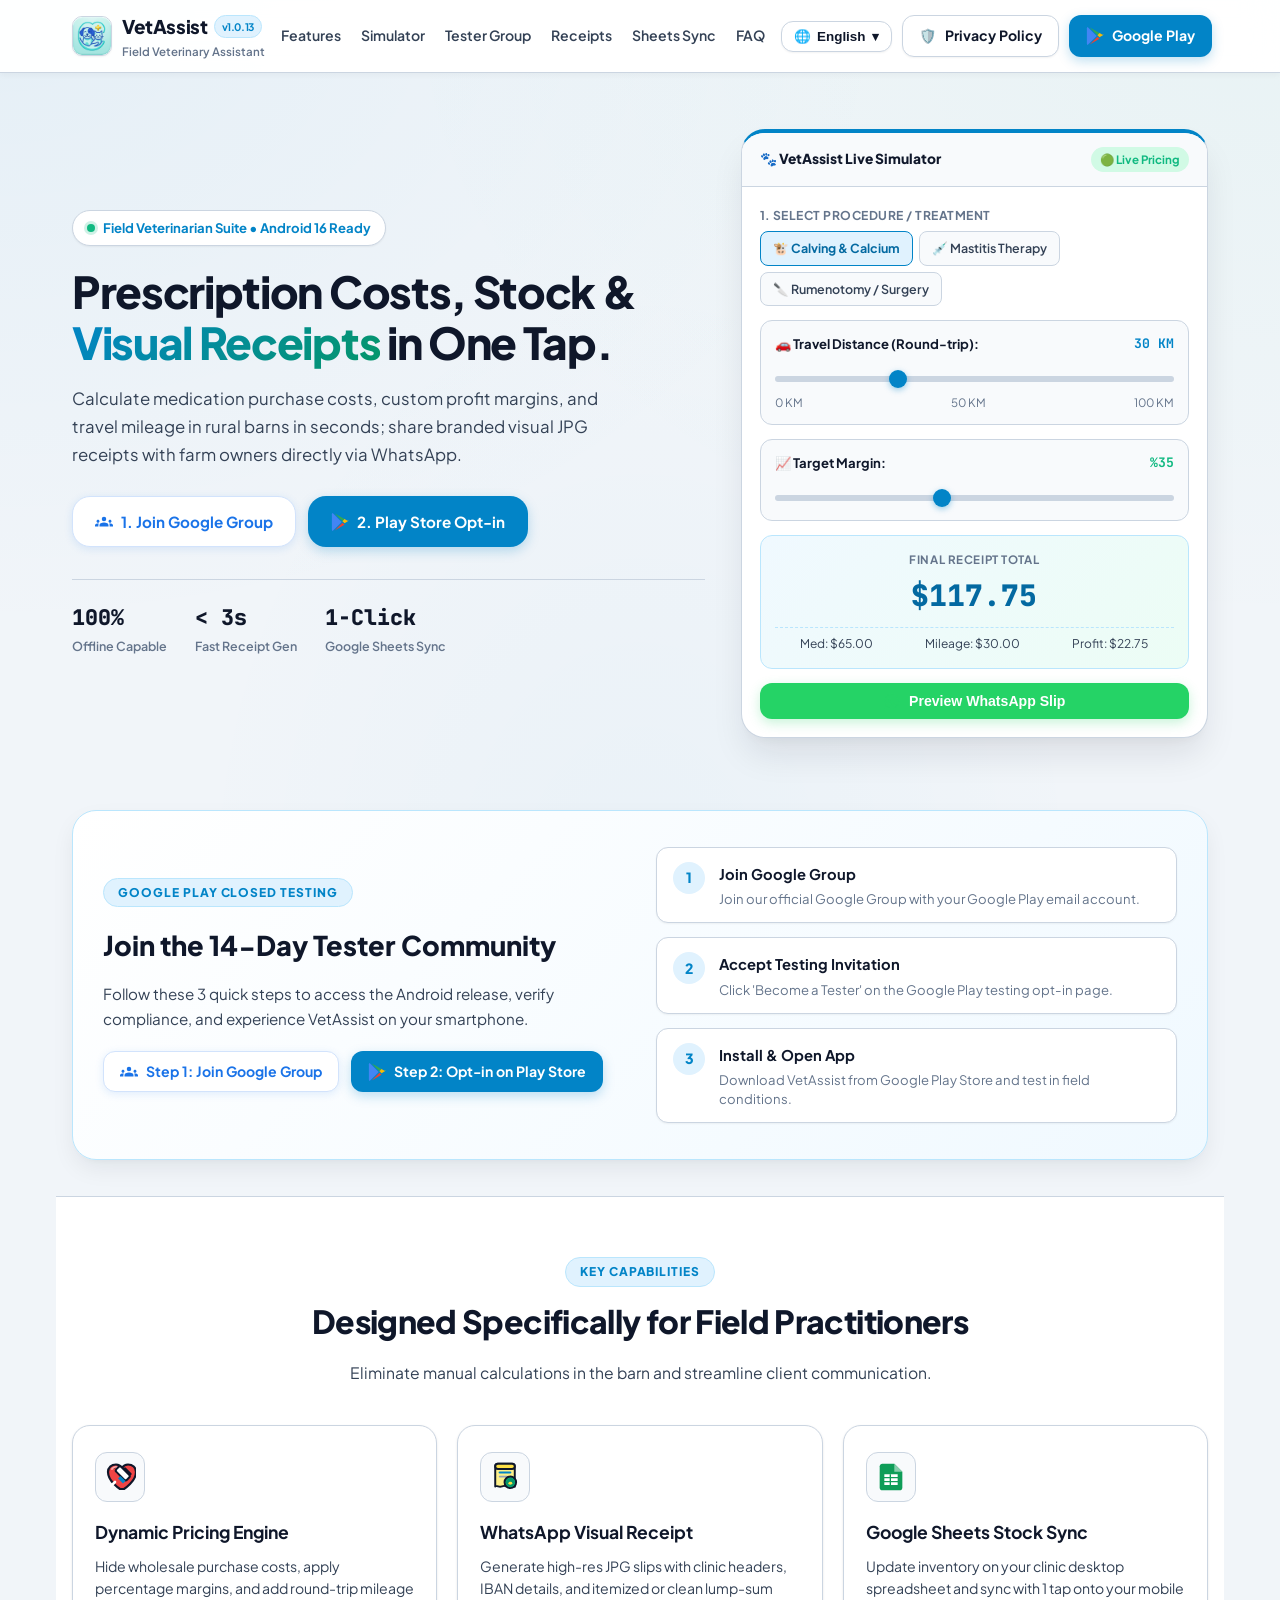
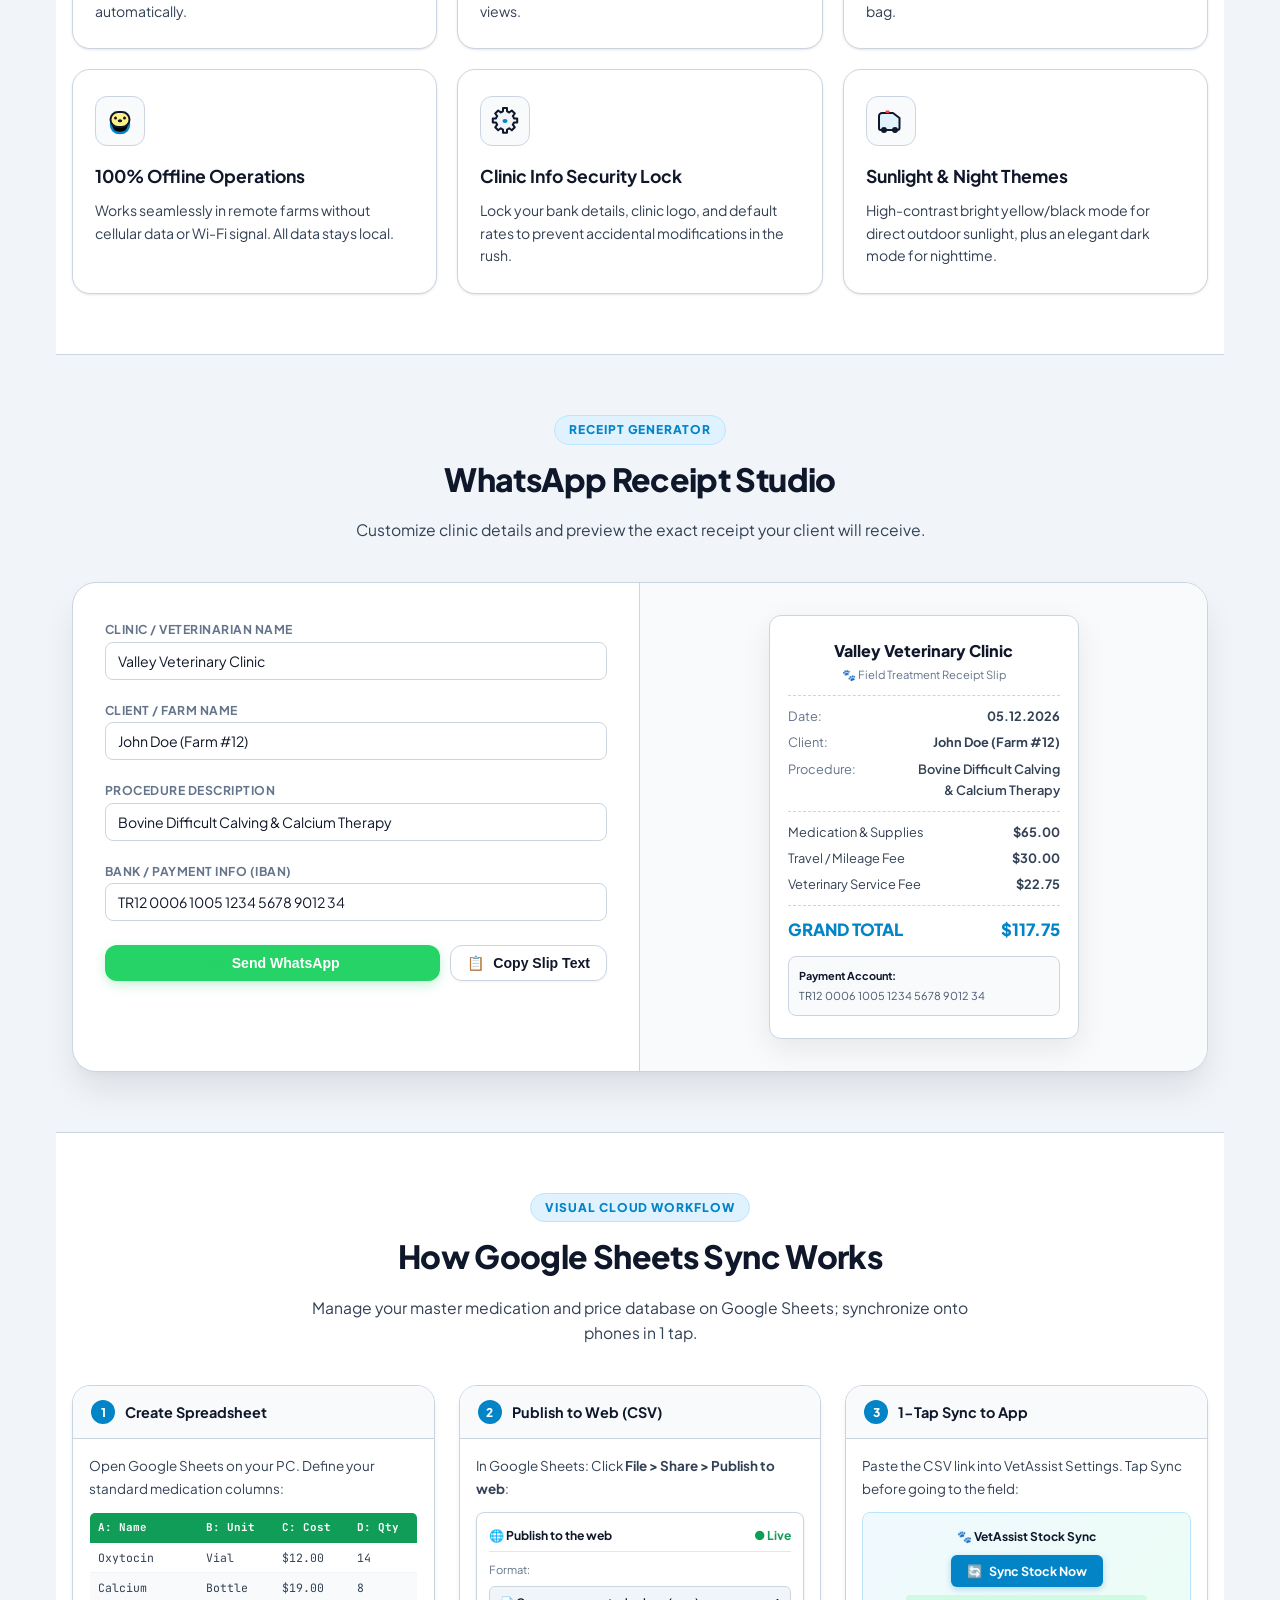
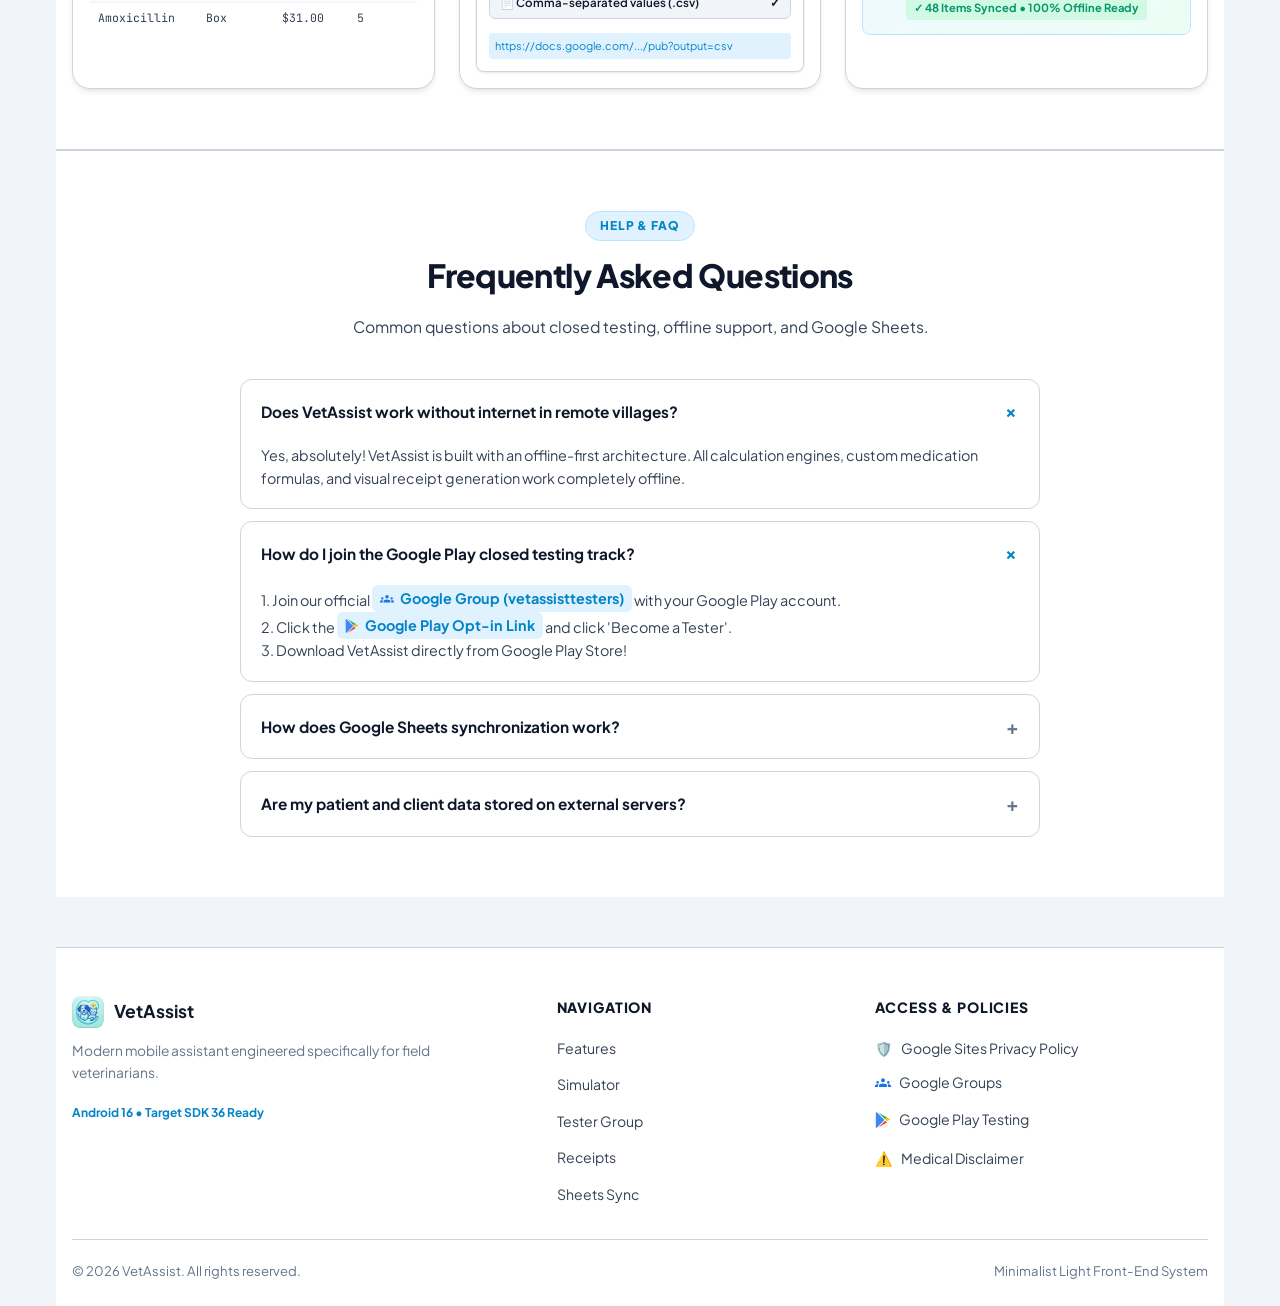
==== commit 48d185f0: "fix(i18n): Fix UTF-8 encoding corruption across all localization files and PowerShell deployment scr" ====
--- a/index.html
+++ b/index.html
@@ -1,9 +1,9 @@
-﻿<!DOCTYPE html>
+<!DOCTYPE html>
 <html lang="en">
 <head>
   <meta charset="UTF-8">
   <meta name="viewport" content="width=device-width, initial-scale=1.0">
-  <title>VetAssist â€” Field Veterinary Assistant | Official Web & Live Demo</title>
+  <title>VetAssist — Field Veterinary Assistant | Official Web & Live Demo</title>
   <meta name="description" content="Instant prescription cost calculation, dynamic profit/mileage pricing, clinic stock management and WhatsApp visual receipt slips for field veterinarians.">
   <link rel="icon" type="image/png" href="favicon.png">
   <link rel="preconnect" href="https://fonts.googleapis.com">
@@ -15,7 +15,7 @@
        VETASSIST MODERN MINIMALIST LIGHT DESIGN SYSTEM
        ========================================================================== */
     :root {
-      --bg-page: #f1f5f9; /* Temiz AÃ§Ä±k Gri / KÄ±rÄ±k Beyaz Zemin */
+      --bg-page: #f1f5f9; /* Temiz Açık Gri / Kırık Beyaz Zemin */
       --bg-surface: #ffffff;
       --bg-surface-elevated: #ffffff;
       --bg-surface-subtle: #f8fafc;
@@ -1301,24 +1301,24 @@
           <!-- Language Selector -->
           <div class="lang-dropdown-wrapper">
             <button class="lang-btn" onclick="toggleLangMenu()" id="current-lang-btn">
-              <span>ğŸŒ</span> <span id="current-lang-label">English</span> â–¾
+              <span>🌐</span> <span id="current-lang-label">English</span> ▾
             </button>
             <div class="lang-menu" id="lang-dropdown-menu">
-              <div class="lang-item active" onclick="setLanguage('en')">ğŸ‡¬ğŸ‡§ English</div>
-              <div class="lang-item" onclick="setLanguage('tr')">ğŸ‡¹ğŸ‡· TÃ¼rkÃ§e</div>
-              <div class="lang-item" onclick="setLanguage('de')">ğŸ‡©ğŸ‡ª Deutsch</div>
-              <div class="lang-item" onclick="setLanguage('es')">ğŸ‡ªğŸ‡¸ EspaÃ±ol</div>
-              <div class="lang-item" onclick="setLanguage('pt')">ğŸ‡§ğŸ‡· PortuguÃªs</div>
-              <div class="lang-item" onclick="setLanguage('ja')">ğŸ‡¯ğŸ‡µ æ—¥æœ¬èª</div>
-              <div class="lang-item" onclick="setLanguage('ko')">ğŸ‡°ğŸ‡· í•œêµ­ì–´</div>
-              <div class="lang-item" onclick="setLanguage('hi')">ğŸ‡®ğŸ‡³ à¤¹à¤¿à¤¨à¥à¤¦à¥€</div>
-              <div class="lang-item" onclick="setLanguage('zh')">ğŸ‡¨ğŸ‡³ ä¸­æ–‡</div>
+              <div class="lang-item active" onclick="setLanguage('en')">🇬🇧 English</div>
+              <div class="lang-item" onclick="setLanguage('tr')">🇹🇷 Türkçe</div>
+              <div class="lang-item" onclick="setLanguage('de')">🇩🇪 Deutsch</div>
+              <div class="lang-item" onclick="setLanguage('es')">🇪🇸 Español</div>
+              <div class="lang-item" onclick="setLanguage('pt')">🇧🇷 Português</div>
+              <div class="lang-item" onclick="setLanguage('ja')">🇯🇵 日本語</div>
+              <div class="lang-item" onclick="setLanguage('ko')">🇰🇷 한국어</div>
+              <div class="lang-item" onclick="setLanguage('hi')">🇮🇳 हिन्दी</div>
+              <div class="lang-item" onclick="setLanguage('zh')">🇨🇳 中文</div>
             </div>
           </div>
 
           <!-- Official Google Sites Privacy Policy Link -->
           <a href="https://sites.google.com/d/17dYGaGlT2j_FXkCMffl7jOLWJkx5dJpY/p/1_l2H7LDnRSEo8GApEAaIWjhrmNAns9P_/edit" target="_blank" rel="noopener noreferrer" class="btn btn-outline" title="Official Google Sites Privacy Policy">
-            <span>ğŸ›¡ï¸</span> <span data-i18n="priv_policy">Privacy Policy</span>
+            <span>🛡️</span> <span data-i18n="priv_policy">Privacy Policy</span>
           </a>
 
           <!-- Official Google Play Store Opt-in Link -->
@@ -1342,7 +1342,7 @@
           <div class="hero-content">
             <div class="pill-badge">
               <span class="dot"></span>
-              <span data-i18n="hero_badge">Field Veterinarian Suite â€¢ Android 16 Ready</span>
+              <span data-i18n="hero_badge">Field Veterinarian Suite • Android 16 Ready</span>
             </div>
 
             <h1 class="hero-title" data-i18n="hero_title">
@@ -1384,8 +1384,8 @@
           <!-- Live Phone Simulator Widget -->
           <div class="simulator-card" id="live-calculator">
             <div class="sim-header">
-              <span class="sim-header-title">ğŸ¾ VetAssist Live Simulator</span>
-              <span class="sim-status" data-i18n="sim_status_badge">ğŸŸ¢ Live Pricing</span>
+              <span class="sim-header-title">🐾 VetAssist Live Simulator</span>
+              <span class="sim-status" data-i18n="sim_status_badge">🟢 Live Pricing</span>
             </div>
             
             <div class="sim-body">
@@ -1393,16 +1393,16 @@
               <div class="sim-select-group">
                 <span class="sim-label" data-i18n="sim_select_title">1. Select Procedure / Treatment</span>
                 <div class="sim-chips">
-                  <div class="sim-chip active" onclick="selectSimTreatment('dogum', this)" data-i18n="sim_opt_calving">ğŸ® Calving & Calcium</div>
-                  <div class="sim-chip" onclick="selectSimTreatment('mastitis', this)" data-i18n="sim_opt_mastitis">ğŸ’‰ Mastitis Therapy</div>
-                  <div class="sim-chip" onclick="selectSimTreatment('operasyon', this)" data-i18n="sim_opt_surgery">ğŸ”ª Rumenotomy / Surgery</div>
+                  <div class="sim-chip active" onclick="selectSimTreatment('dogum', this)" data-i18n="sim_opt_calving">🐮 Calving & Calcium</div>
+                  <div class="sim-chip" onclick="selectSimTreatment('mastitis', this)" data-i18n="sim_opt_mastitis">💉 Mastitis Therapy</div>
+                  <div class="sim-chip" onclick="selectSimTreatment('operasyon', this)" data-i18n="sim_opt_surgery">🔪 Rumenotomy / Surgery</div>
                 </div>
               </div>
 
               <!-- KM Distance Slider -->
               <div class="sim-slider-box">
                 <div class="sim-slider-header">
-                  <span data-i18n="sim_distance_label">ğŸš— Travel Distance (Round-trip):</span>
+                  <span data-i18n="sim_distance_label">🚗 Travel Distance (Round-trip):</span>
                   <span id="km-display" style="color:var(--primary); font-family:var(--font-mono);">30 KM</span>
                 </div>
                 <input type="range" min="0" max="100" value="30" class="sim-range" id="km-slider" oninput="updateSimCalculations()">
@@ -1416,7 +1416,7 @@
               <!-- Margin Slider -->
               <div class="sim-slider-box">
                 <div class="sim-slider-header">
-                  <span data-i18n="sim_margin_label">ğŸ“ˆ Target Margin:</span>
+                  <span data-i18n="sim_margin_label">📈 Target Margin:</span>
                   <span id="margin-display" style="color:#10b981; font-family:var(--font-mono);">%35</span>
                 </div>
                 <input type="range" min="10" max="70" value="35" class="sim-range" id="margin-slider" oninput="updateSimCalculations()">
@@ -1594,7 +1594,7 @@
                 <span data-i18n="btn_send_wa">Send WhatsApp</span>
               </button>
               <button class="btn btn-outline" onclick="copySlipText()">
-                <span>ğŸ“‹</span> <span data-i18n="btn_copy_text">Copy Slip Text</span>
+                <span>📋</span> <span data-i18n="btn_copy_text">Copy Slip Text</span>
               </button>
             </div>
           </div>
@@ -1602,7 +1602,7 @@
           <div class="studio-preview">
             <div class="receipt-slip" id="live-receipt-slip">
               <div class="slip-clinic-name" id="preview-clinic">Valley Veterinary Clinic</div>
-              <div class="slip-sub" data-i18n="slip_subtitle">ğŸ¾ Field Treatment Receipt Slip</div>
+              <div class="slip-sub" data-i18n="slip_subtitle">🐾 Field Treatment Receipt Slip</div>
               
               <div class="slip-divider"></div>
 
@@ -1718,13 +1718,13 @@
               </p>
               <div class="mock-publish-dialog">
                 <div class="mock-dialog-header">
-                  <span>ğŸŒ Publish to the web</span>
-                  <span style="color:#0f9d58;">â— Live</span>
+                  <span>🌐 Publish to the web</span>
+                  <span style="color:#0f9d58;">● Live</span>
                 </div>
                 <div style="font-size:0.7rem; color:#64748b;">Format:</div>
                 <div class="mock-csv-select">
-                  <span>ğŸ“„ Comma-separated values (.csv)</span>
-                  <span>âœ“</span>
+                  <span>📄 Comma-separated values (.csv)</span>
+                  <span>✓</span>
                 </div>
                 <div style="font-size:0.68rem; color:#0284c7; background:#e0f2fe; padding:4px 6px; border-radius:4px; word-break:break-all; margin-top:6px;">
                   https://docs.google.com/.../pub?output=csv
@@ -1744,11 +1744,11 @@
                 Paste the CSV link into VetAssist Settings. Tap Sync before going to the field:
               </p>
               <div class="mock-app-sync-card">
-                <div style="font-size:0.75rem; font-weight:700; color:#0f172a;">ğŸ¾ VetAssist Stock Sync</div>
+                <div style="font-size:0.75rem; font-weight:700; color:#0f172a;">🐾 VetAssist Stock Sync</div>
                 <div class="mock-sync-btn">
-                  <span>ğŸ”„</span> <span data-i18n="btn_sync_now">Sync Stock Now</span>
+                  <span>🔄</span> <span data-i18n="btn_sync_now">Sync Stock Now</span>
                 </div>
-                <span class="mock-success-tag" data-i18n="sync_success_tag">âœ“ 48 Items Synced â€¢ 100% Offline Ready</span>
+                <span class="mock-success-tag" data-i18n="sync_success_tag">✓ 48 Items Synced • 100% Offline Ready</span>
               </div>
             </div>
           </div>
@@ -1826,7 +1826,7 @@
             <p style="font-size:0.86rem; color:var(--text-muted); line-height:1.6; margin-bottom:14px;" data-i18n="footer_bio">
               Modern mobile assistant engineered specifically for field veterinarians.
             </p>
-            <span style="font-size:0.75rem; color:var(--primary); font-weight:700;">Android 16 â€¢ Target SDK 36 Ready</span>
+            <span style="font-size:0.75rem; color:var(--primary); font-weight:700;">Android 16 • Target SDK 36 Ready</span>
           </div>
 
           <!-- Col 2: Navigation -->
@@ -1847,7 +1847,7 @@
             <ul class="footer-links">
               <li>
                 <a href="https://sites.google.com/d/17dYGaGlT2j_FXkCMffl7jOLWJkx5dJpY/p/1_l2H7LDnRSEo8GApEAaIWjhrmNAns9P_/edit" target="_blank" rel="noopener noreferrer">
-                  <span>ğŸ›¡ï¸</span> <span data-i18n="priv_policy">Google Sites Privacy Policy</span>
+                  <span>🛡️</span> <span data-i18n="priv_policy">Google Sites Privacy Policy</span>
                 </a>
               </li>
               <li>
@@ -1864,7 +1864,7 @@
               </li>
               <li>
                 <a href="javascript:void(0)" onclick="openPolicyModal('disclaimer')">
-                  <span>âš ï¸</span> <span data-i18n="med_disclaimer">Medical Disclaimer</span>
+                  <span>⚠️</span> <span data-i18n="med_disclaimer">Medical Disclaimer</span>
                 </a>
               </li>
             </ul>
@@ -1872,7 +1872,7 @@
         </div>
 
         <div class="footer-bottom">
-          <span>Â© 2026 VetAssist. All rights reserved.</span>
+          <span>© 2026 VetAssist. All rights reserved.</span>
           <span>Minimalist Light Front-End System</span>
         </div>
       </div>
@@ -1882,7 +1882,7 @@
   <!-- Modal for Medical Disclaimer -->
   <div class="modal-overlay" id="policyModal">
     <div class="modal-box">
-      <button class="modal-close" onclick="closePolicyModal()">âœ•</button>
+      <button class="modal-close" onclick="closePolicyModal()">✕</button>
       <div id="modal-content-area"></div>
     </div>
   </div>
@@ -1900,7 +1900,7 @@
         nav_faq: "FAQ",
         priv_policy: "Privacy Policy",
         btn_play_test: "Google Play",
-        hero_badge: "Field Veterinarian Suite â€¢ Android 16 Ready",
+        hero_badge: "Field Veterinarian Suite • Android 16 Ready",
         hero_title: "Prescription Costs, Stock & <span class='gradient-text'>Visual Receipts</span> in One Tap.",
         hero_desc: "Calculate medication purchase costs, custom profit margins, and travel mileage in rural barns in seconds; share branded visual JPG receipts with farm owners directly via WhatsApp.",
         btn_hero_group: "1. Join Google Group",
@@ -1908,14 +1908,14 @@
         stat_offline: "100% Offline",
         stat_speed: "Fast Receipt Gen",
         stat_sync: "Google Sheets Sync",
-        sim_header_title: "ğŸ¾ VetAssist Live Simulator",
-        sim_status_badge: "ğŸŸ¢ Live Pricing",
+        sim_header_title: "🐾 VetAssist Live Simulator",
+        sim_status_badge: "🟢 Live Pricing",
         sim_select_title: "1. Select Procedure / Treatment",
-        sim_opt_calving: "ğŸ® Calving & Calcium",
-        sim_opt_mastitis: "ğŸ’‰ Mastitis Therapy",
-        sim_opt_surgery: "ğŸ”ª Rumenotomy / Surgery",
-        sim_distance_label: "ğŸš— Travel Distance (Round-trip):",
-        sim_margin_label: "ğŸ“ˆ Target Margin:",
+        sim_opt_calving: "🐮 Calving & Calcium",
+        sim_opt_mastitis: "💉 Mastitis Therapy",
+        sim_opt_surgery: "🔪 Rumenotomy / Surgery",
+        sim_distance_label: "🚗 Travel Distance (Round-trip):",
+        sim_margin_label: "📈 Target Margin:",
         sim_total_title: "FINAL RECEIPT TOTAL",
         btn_preview_wa: "Preview WhatsApp Slip",
         test_badge: "Google Play Closed Testing",
@@ -1953,7 +1953,7 @@
         lbl_iban: "Bank / Payment Info (IBAN)",
         btn_send_wa: "Send WhatsApp",
         btn_copy_text: "Copy Slip Text",
-        slip_subtitle: "ğŸ¾ Field Treatment Receipt Slip",
+        slip_subtitle: "🐾 Field Treatment Receipt Slip",
         slip_date: "Date:",
         slip_client: "Client:",
         slip_procedure: "Procedure:",
@@ -1972,7 +1972,7 @@
         sh_vis3_title: "3. 1-Tap Sync to App",
         sh_vis3_desc: "Paste the CSV link into VetAssist Settings. Tap Sync before going to the field:",
         btn_sync_now: "Sync Stock Now",
-        sync_success_tag: "âœ“ 48 Items Synced â€¢ 100% Offline Ready",
+        sync_success_tag: "✓ 48 Items Synced • 100% Offline Ready",
         faq_badge: "Help & FAQ",
         faq_title: "Frequently Asked Questions",
         faq_desc: "Common questions about closed testing, offline support, and Google Sheets.",
@@ -1990,106 +1990,106 @@
         med_disclaimer: "Medical Disclaimer"
       },
       tr: {
-        app_tagline: "Saha Veteriner Hekim AsistanÄ±",
-        nav_features: "Ã–zellikler",
-        nav_simulator: "SimÃ¼latÃ¶r",
+        app_tagline: "Saha Veteriner Hekim Asistanı",
+        nav_features: "Özellikler",
+        nav_simulator: "Simülatör",
         nav_join_test: "Test Grubu",
         nav_receipt: "Adisyon",
         nav_sheets: "E-Tablolar",
         nav_faq: "SSS",
-        priv_policy: "Gizlilik PolitikasÄ±",
+        priv_policy: "Gizlilik Politikası",
         btn_play_test: "Google Play",
-        hero_badge: "Saha Veteriner Hekim Paketi â€¢ Android 16 Uyumlu",
-        hero_title: "ReÃ§ete Maliyeti, Stok & <span class='gradient-text'>GÃ¶rsel Adisyon</span> Tek DokunuÅŸta.",
-        hero_desc: "AhÄ±rda ilaÃ§ maliyetini, hedef kÃ¢r marjÄ±nÄ± ve yol/km Ã¼cretini saniyeler iÃ§inde hesaplayÄ±n; WhatsApp Ã¼zerinden Ã§iftlik sahibine kurumsal logolu gÃ¶rsel makbuz paylaÅŸÄ±n.",
-        btn_hero_group: "1. Google Grubuna KatÄ±l",
-        btn_hero_play: "2. Play Store Ä°ndir",
-        stat_offline: "%100 Ã‡evrimdÄ±ÅŸÄ±",
-        stat_speed: "HÄ±zlÄ± Adisyon",
+        hero_badge: "Saha Veteriner Hekim Paketi • Android 16 Uyumlu",
+        hero_title: "Reçete Maliyeti, Stok & <span class='gradient-text'>Görsel Adisyon</span> Tek Dokunuşta.",
+        hero_desc: "Ahırda ilaç maliyetini, hedef kâr marjını ve yol/km ücretini saniyeler içinde hesaplayın; WhatsApp üzerinden çiftlik sahibine kurumsal logolu görsel makbuz paylaşın.",
+        btn_hero_group: "1. Google Grubuna Katıl",
+        btn_hero_play: "2. Play Store İndir",
+        stat_offline: "%100 Çevrimdışı",
+        stat_speed: "Hızlı Adisyon",
         stat_sync: "E-Tablo Senkronu",
-        sim_header_title: "ğŸ¾ VetAssist CanlÄ± SimÃ¼latÃ¶r",
-        sim_status_badge: "ğŸŸ¢ CanlÄ± Fiyatlama",
-        sim_select_title: "1. Ä°ÅŸlem / Tedavi ProtokolÃ¼ SeÃ§in",
-        sim_opt_calving: "ğŸ® GÃ¼Ã§ DoÄŸum & Kalsiyum",
-        sim_opt_mastitis: "ğŸ’‰ Mastitis Tedavisi",
-        sim_opt_surgery: "ğŸ”ª Rumenotomi / Cerrahi",
-        sim_distance_label: "ğŸš— GidiÅŸ-DÃ¶nÃ¼ÅŸ Yol Mesafesi:",
-        sim_margin_label: "ğŸ“ˆ Hedef KÃ¢r MarjÄ±:",
-        sim_total_title: "HESAPLANAN TOPLAM ADÄ°SYON",
-        btn_preview_wa: "WhatsApp FiÅŸini Ã–nizle",
-        test_badge: "Google Play KapalÄ± Test",
-        test_title: "14 GÃ¼nlÃ¼k Test TopluluÄŸuna KatÄ±lÄ±n",
-        test_desc: "Android sÃ¼rÃ¼mÃ¼ne eriÅŸmek, Google Play gereksinimlerini saÄŸlamak ve VetAssist'i cihazÄ±nÄ±zda denemek iÃ§in 3 adÄ±mÄ± izleyin.",
-        btn_step1_group: "AdÄ±m 1: Google Grubuna KatÄ±l",
-        btn_step2_optin: "AdÄ±m 2: Play Store OnayÄ± Ver",
-        t_step1_title: "Google Grubuna KatÄ±lÄ±n",
-        t_step1_desc: "Google Play e-posta hesabÄ±nÄ±zla resmi test grubumuza Ã¼ye olun.",
-        t_step2_title: "Test Davetini OnaylayÄ±n",
-        t_step2_desc: "Play Store baÄŸlantÄ±sÄ±na tÄ±klayarak 'Test KullanÄ±cÄ±sÄ± Ol' butonuna basÄ±n.",
-        t_step3_title: "YÃ¼kleyin & KullanÄ±n",
+        sim_header_title: "🐾 VetAssist Canlı Simülatör",
+        sim_status_badge: "🟢 Canlı Fiyatlama",
+        sim_select_title: "1. İşlem / Tedavi Protokolü Seçin",
+        sim_opt_calving: "🐮 Güç Doğum & Kalsiyum",
+        sim_opt_mastitis: "💉 Mastitis Tedavisi",
+        sim_opt_surgery: "🔪 Rumenotomi / Cerrahi",
+        sim_distance_label: "🚗 Gidiş-Dönüş Yol Mesafesi:",
+        sim_margin_label: "📈 Hedef Kâr Marjı:",
+        sim_total_title: "HESAPLANAN TOPLAM ADİSYON",
+        btn_preview_wa: "WhatsApp Fişini Önizle",
+        test_badge: "Google Play Kapalı Test",
+        test_title: "14 Günlük Test Topluluğuna Katılın",
+        test_desc: "Android sürümüne erişmek, Google Play gereksinimlerini sağlamak ve VetAssist'i cihazınızda denemek için 3 adımı izleyin.",
+        btn_step1_group: "Adım 1: Google Grubuna Katıl",
+        btn_step2_optin: "Adım 2: Play Store Onayı Ver",
+        t_step1_title: "Google Grubuna Katılın",
+        t_step1_desc: "Google Play e-posta hesabınızla resmi test grubumuza üye olun.",
+        t_step2_title: "Test Davetini Onaylayın",
+        t_step2_desc: "Play Store bağlantısına tıklayarak 'Test Kullanıcısı Ol' butonuna basın.",
+        t_step3_title: "Yükleyin & Kullanın",
         t_step3_desc: "Google Play Store'dan VetAssist'i indirip sahada hemen test edin.",
         feat_badge: "Temel Yetenekler",
-        feat_section_title: "Saha Hekimlerinin ZorluklarÄ±na Ã–zel GeliÅŸtirildi",
-        feat_section_desc: "AhÄ±rda kafadan hesap yapma devrini bitirin, Ã§iftlik sahibiyle iletiÅŸimi hÄ±zlandÄ±rÄ±n.",
-        feat1_title: "Dinamik FiyatlandÄ±rma Motoru",
-        feat1_desc: "AlÄ±ÅŸ maliyetlerini gizleyin, yÃ¼zde kÃ¢r ekleyin ve gidiÅŸ-dÃ¶nÃ¼ÅŸ km bedelini otomatik yansÄ±tÄ±n.",
-        feat2_title: "WhatsApp GÃ¶rsel Adisyon",
-        feat2_desc: "Klinik logolu, IBAN bilgili ve kalem kalem dÃ¶kÃ¼mlÃ¼ yÃ¼ksek Ã§Ã¶zÃ¼nÃ¼rlÃ¼klÃ¼ JPG fiÅŸ Ã¼retin.",
+        feat_section_title: "Saha Hekimlerinin Zorluklarına Özel Geliştirildi",
+        feat_section_desc: "Ahırda kafadan hesap yapma devrini bitirin, çiftlik sahibiyle iletişimi hızlandırın.",
+        feat1_title: "Dinamik Fiyatlandırma Motoru",
+        feat1_desc: "Alış maliyetlerini gizleyin, yüzde kâr ekleyin ve gidiş-dönüş km bedelini otomatik yansıtın.",
+        feat2_title: "WhatsApp Görsel Adisyon",
+        feat2_desc: "Klinik logolu, IBAN bilgili ve kalem kalem dökümlü yüksek çözünürlüklü JPG fiş üretin.",
         feat3_title: "Google E-Tablolar Entegrasyonu",
-        feat3_desc: "Klinikteki Excel/E-Tablonuzda stok gÃ¼ncelleyin; sahadaki Ã§antanÄ±za tek tuÅŸla aktarÄ±n.",
-        feat4_title: "%100 Ã‡evrimdÄ±ÅŸÄ± Ã‡alÄ±ÅŸma",
-        feat4_desc: "Ä°nternetin Ã§ekmediÄŸi en Ã¼cra kÃ¶ylerde bile kesintisiz tam fonksiyon Ã§alÄ±ÅŸÄ±r.",
-        feat5_title: "Klinik Bilgi GÃ¼venlik Kilidi",
-        feat5_desc: "Banka ve klinik ayarlarÄ±nÄ±zÄ± ÅŸifreleyerek sahadaki telaÅŸta bozulmasÄ±nÄ± Ã¶nleyin.",
-        feat6_title: "GÃ¼neÅŸ IÅŸÄ±ÄŸÄ± & Gece Modu",
-        feat6_desc: "DoÄŸrudan gÃ¼neÅŸ altÄ±nda yÃ¼ksek kontrastlÄ± SarÄ±/Siyah tema ve gece viziteleri iÃ§in koyu mod.",
-        studio_badge: "FiÅŸ StÃ¼dyosu",
-        studio_title: "WhatsApp Adisyon StÃ¼dyosu",
-        studio_desc: "Klinik bilgilerinizi girin ve Ã§iftÃ§iye giden gÃ¶rsel adisyonu anlÄ±k Ã¶nizleyin.",
-        lbl_clinic_name: "Klinik / Veteriner Hekim AdÄ±",
-        lbl_client_name: "Hasta Sahibi / Ã‡iftlik AdÄ±",
-        lbl_treatment_desc: "YapÄ±lan Tedavi AÃ§Ä±klamasÄ±",
-        lbl_iban: "Ã–deme Bilgisi (IBAN)",
-        btn_send_wa: "WhatsApp Ä°le GÃ¶nder",
-        btn_copy_text: "FiÅŸ Metnini Kopyala",
-        slip_subtitle: "ğŸ¾ Saha Tedavi ve Uygulama Adisyonu",
+        feat3_desc: "Klinikteki Excel/E-Tablonuzda stok güncelleyin; sahadaki çantanıza tek tuşla aktarın.",
+        feat4_title: "%100 Çevrimdışı Çalışma",
+        feat4_desc: "İnternetin çekmediği en ücra köylerde bile kesintisiz tam fonksiyon çalışır.",
+        feat5_title: "Klinik Bilgi Güvenlik Kilidi",
+        feat5_desc: "Banka ve klinik ayarlarınızı şifreleyerek sahadaki telaşta bozulmasını önleyin.",
+        feat6_title: "Güneş Işığı & Gece Modu",
+        feat6_desc: "Doğrudan güneş altında yüksek kontrastlı Sarı/Siyah tema ve gece viziteleri için koyu mod.",
+        studio_badge: "Fiş Stüdyosu",
+        studio_title: "WhatsApp Adisyon Stüdyosu",
+        studio_desc: "Klinik bilgilerinizi girin ve çiftçiye giden görsel adisyonu anlık önizleyin.",
+        lbl_clinic_name: "Klinik / Veteriner Hekim Adı",
+        lbl_client_name: "Hasta Sahibi / Çiftlik Adı",
+        lbl_treatment_desc: "Yapılan Tedavi Açıklaması",
+        lbl_iban: "Ödeme Bilgisi (IBAN)",
+        btn_send_wa: "WhatsApp İle Gönder",
+        btn_copy_text: "Fiş Metnini Kopyala",
+        slip_subtitle: "🐾 Saha Tedavi ve Uygulama Adisyonu",
         slip_date: "Tarih:",
-        slip_client: "Ã‡iftlik/Sahip:",
-        slip_procedure: "Ä°ÅŸlem:",
-        slip_medication: "KullanÄ±lan Ä°laÃ§ & Sarf",
-        slip_mileage: "Yol / UlaÅŸÄ±m Bedeli",
+        slip_client: "Çiftlik/Sahip:",
+        slip_procedure: "İşlem:",
+        slip_medication: "Kullanılan İlaç & Sarf",
+        slip_mileage: "Yol / Ulaşım Bedeli",
         slip_service: "Hekimlik Hizmet Bedeli",
         slip_total: "GENEL TOPLAM",
-        slip_bank_label: "Banka / Havale HesabÄ±:",
-        sheets_badge: "Bulut Ä°ÅŸ AkÄ±ÅŸÄ±",
+        slip_bank_label: "Banka / Havale Hesabı:",
+        sheets_badge: "Bulut İş Akışı",
         sheets_title: "Google E-Tablolar Senkronizasyonu",
-        sheets_desc: "Ä°laÃ§ listenizi masaÃ¼stÃ¼nde Google E-Tablo Ã¼zerinden dÃ¼zenleyin; tek tuÅŸla telefonunuza Ã§ekin.",
-        sh_vis1_title: "1. E-Tablonuzu HazÄ±rlayÄ±n",
-        sh_vis1_desc: "Google Sheets aÃ§Ä±n. Ä°laÃ§ AdÄ±, Birim, AlÄ±ÅŸ FiyatÄ± ve Stok kolonlarÄ±nÄ± doldurun:",
-        sh_vis2_title: "2. Web'de YayÄ±nla (CSV)",
-        sh_vis2_desc: "Dosya > PaylaÅŸ > Web'de YayÄ±nla diyerek CSV formatÄ±nÄ± seÃ§in ve linki kopyalayÄ±n:",
+        sheets_desc: "İlaç listenizi masaüstünde Google E-Tablo üzerinden düzenleyin; tek tuşla telefonunuza çekin.",
+        sh_vis1_title: "1. E-Tablonuzu Hazırlayın",
+        sh_vis1_desc: "Google Sheets açın. İlaç Adı, Birim, Alış Fiyatı ve Stok kolonlarını doldurun:",
+        sh_vis2_title: "2. Web'de Yayınla (CSV)",
+        sh_vis2_desc: "Dosya > Paylaş > Web'de Yayınla diyerek CSV formatını seçin ve linki kopyalayın:",
         sh_vis3_title: "3. Uygulamada Senkronize Et",
-        sh_vis3_desc: "Linki VetAssist AyarlarÄ±na yapÄ±ÅŸtÄ±rÄ±n. Sahaya Ã§Ä±kmadan Ã¶nce 'Stok Senkronize Et'e basÄ±n:",
-        btn_sync_now: "StoÄŸu Senkronize Et",
-        sync_success_tag: "âœ“ 48 Ä°laÃ§ GÃ¼ncellendi â€¢ Ã‡evrimdÄ±ÅŸÄ± HazÄ±r",
-        faq_badge: "YardÄ±m & SSS",
-        faq_title: "SÄ±kÃ§a Sorulan Sorular",
-        faq_desc: "KapalÄ± test sÃ¼reci, Ã§evrimdÄ±ÅŸÄ± Ã§alÄ±ÅŸma ve E-Tablolar hakkÄ±nda merak edilenler.",
-        faq1_q: "VetAssist internet olmayan daÄŸ kÃ¶ylerinde Ã§alÄ±ÅŸÄ±r mÄ±?",
-        faq1_a: "Evet! VetAssist tamamen Ã§evrimdÄ±ÅŸÄ± (offline-first) Ã§alÄ±ÅŸacak ÅŸekilde tasarlanmÄ±ÅŸtÄ±r. Hesaplamalar ve gÃ¶rsel fiÅŸ Ã¼retimi internet olmadan Ã§alÄ±ÅŸÄ±r.",
-        faq2_q: "Google Play test grubuna nasÄ±l katÄ±lÄ±rÄ±m?",
-        faq2_a: "1. Google Play hesabÄ±nÄ±zla <a href='https://groups.google.com/g/vetassisttesters' target='_blank' class='faq-link-badge'><svg><use href='#icon-groups'/></svg> Google Grubumuza (vetassisttesters)</a> katÄ±lÄ±n.<br>2. <a href='https://play.google.com/apps/testing/com.VetAssistv1' target='_blank' class='faq-link-badge'><svg><use href='#icon-googleplay'/></svg> Play Store Davet Linkine</a> tÄ±klayÄ±p 'Test KullanÄ±cÄ±sÄ± Ol' seÃ§eneÄŸini onaylayÄ±n.<br>3. VetAssist'i Play Store'dan indirin!",
-        faq3_q: "Google E-Tablolar senkronizasyonu nasÄ±l yapÄ±lÄ±r?",
-        faq3_a: "E-tablonuzu CSV olarak webde yayÄ±nlayÄ±p linki VetAssist ayarlarÄ±na kaydedin. 'StoÄŸu Senkronize Et' butonu tÃ¼m ilaÃ§larÄ± tek tÄ±kla gÃ¼nceller.",
-        faq4_q: "Hasta ve mÃ¼ÅŸteri verilerim dÄ±ÅŸ sunucularda saklanÄ±yor mu?",
-        faq4_a: "HayÄ±r. TÃ¼m hasta kayÄ±tlarÄ±, loglar ve fiyatlar yalnÄ±zca sizin telefonunuzun yerel hafÄ±zasÄ±nda saklanÄ±r.",
-        footer_bio: "Saha veteriner hekimleri iÃ§in geliÅŸtirilmiÅŸ modern mobil asistan.",
-        foot_nav: "MenÃ¼",
-        foot_legal: "EriÅŸim & Politikalar",
-        med_disclaimer: "TÄ±bbi Sorumluluk Reddi"
+        sh_vis3_desc: "Linki VetAssist Ayarlarına yapıştırın. Sahaya çıkmadan önce 'Stok Senkronize Et'e basın:",
+        btn_sync_now: "Stoğu Senkronize Et",
+        sync_success_tag: "✓ 48 İlaç Güncellendi • Çevrimdışı Hazır",
+        faq_badge: "Yardım & SSS",
+        faq_title: "Sıkça Sorulan Sorular",
+        faq_desc: "Kapalı test süreci, çevrimdışı çalışma ve E-Tablolar hakkında merak edilenler.",
+        faq1_q: "VetAssist internet olmayan dağ köylerinde çalışır mı?",
+        faq1_a: "Evet! VetAssist tamamen çevrimdışı (offline-first) çalışacak şekilde tasarlanmıştır. Hesaplamalar ve görsel fiş üretimi internet olmadan çalışır.",
+        faq2_q: "Google Play test grubuna nasıl katılırım?",
+        faq2_a: "1. Google Play hesabınızla <a href='https://groups.google.com/g/vetassisttesters' target='_blank' class='faq-link-badge'><svg><use href='#icon-groups'/></svg> Google Grubumuza (vetassisttesters)</a> katılın.<br>2. <a href='https://play.google.com/apps/testing/com.VetAssistv1' target='_blank' class='faq-link-badge'><svg><use href='#icon-googleplay'/></svg> Play Store Davet Linkine</a> tıklayıp 'Test Kullanıcısı Ol' seçeneğini onaylayın.<br>3. VetAssist'i Play Store'dan indirin!",
+        faq3_q: "Google E-Tablolar senkronizasyonu nasıl yapılır?",
+        faq3_a: "E-tablonuzu CSV olarak webde yayınlayıp linki VetAssist ayarlarına kaydedin. 'Stoğu Senkronize Et' butonu tüm ilaçları tek tıkla günceller.",
+        faq4_q: "Hasta ve müşteri verilerim dış sunucularda saklanıyor mu?",
+        faq4_a: "Hayır. Tüm hasta kayıtları, loglar ve fiyatlar yalnızca sizin telefonunuzun yerel hafızasında saklanır.",
+        footer_bio: "Saha veteriner hekimleri için geliştirilmiş modern mobil asistan.",
+        foot_nav: "Menü",
+        foot_legal: "Erişim & Politikalar",
+        med_disclaimer: "Tıbbi Sorumluluk Reddi"
       },
       de: {
-        app_tagline: "Assistent fÃ¼r GroÃŸtier- und Nutztierpraxis",
+        app_tagline: "Assistent für Großtier- und Nutztierpraxis",
         nav_features: "Funktionen",
         nav_simulator: "Rechner",
         nav_join_test: "Tester-Gruppe",
@@ -2098,7 +2098,7 @@
         nav_faq: "FAQ",
         priv_policy: "Datenschutz",
         btn_play_test: "Google Play",
-        hero_badge: "Tierarzt-Praxispaket â€¢ Android 16 Bereit",
+        hero_badge: "Tierarzt-Praxispaket • Android 16 Bereit",
         hero_title: "Rezeptkosten, Bestand & <span class='gradient-text'>Belege</span> mit einem Klick.",
         hero_desc: "Berechnen Sie Einkaufspreise, Margen und Anfahrtskosten im Stall in Sekundenschnelle; teilen Sie professionelle WhatsApp-Belege mit Landwirten.",
         btn_hero_group: "1. Google Gruppe",
@@ -2106,14 +2106,14 @@
         stat_offline: "100% Offline",
         stat_speed: "Schnellbelege",
         stat_sync: "Sheets Abgleich",
-        sim_header_title: "ğŸ¾ VetAssist Live-Rechner",
-        sim_status_badge: "ğŸŸ¢ Live-Preise",
-        sim_select_title: "1. Behandlungsmethode wÃ¤hlen",
-        sim_opt_calving: "ğŸ® Geburtshilfe & Kalzium",
-        sim_opt_mastitis: "ğŸ’‰ Mastitis-Therapie",
-        sim_opt_surgery: "ğŸ”ª Rumenotomie / OP",
-        sim_distance_label: "ğŸš— Fahrtstrecke (Hin & RÃ¼ck):",
-        sim_margin_label: "ğŸ“ˆ Zielmarge:",
+        sim_header_title: "🐾 VetAssist Live-Rechner",
+        sim_status_badge: "🟢 Live-Preise",
+        sim_select_title: "1. Behandlungsmethode wählen",
+        sim_opt_calving: "🐮 Geburtshilfe & Kalzium",
+        sim_opt_mastitis: "💉 Mastitis-Therapie",
+        sim_opt_surgery: "🔪 Rumenotomie / OP",
+        sim_distance_label: "🚗 Fahrtstrecke (Hin & Rück):",
+        sim_margin_label: "📈 Zielmarge:",
         sim_total_title: "GESAMTER RECHNUNGSBETRAG",
         btn_preview_wa: "WhatsApp-Beleg Vorschau",
         test_badge: "Google Play Geschlossener Test",
@@ -2128,61 +2128,61 @@
         t_step3_title: "Installieren & Starten",
         t_step3_desc: "Laden Sie VetAssist aus dem Play Store und testen Sie im Feld.",
         feat_badge: "Funktionen",
-        feat_section_title: "Speziell fÃ¼r TierÃ¤rzte vor Ort entwickelt",
-        feat_section_desc: "Schluss mit manuellen Berechnungen im Stall â€“ vereinfachen Sie Ihre Praxis.",
+        feat_section_title: "Speziell für Tierärzte vor Ort entwickelt",
+        feat_section_desc: "Schluss mit manuellen Berechnungen im Stall – vereinfachen Sie Ihre Praxis.",
         feat1_title: "Dynamische Preiskalkulation",
         feat1_desc: "Einkaufspreise verbergen, Margen anwenden und Kilometergeld automatisch hinzurechnen.",
         feat2_title: "WhatsApp-Belegbeleg",
-        feat2_desc: "Erstellen Sie hochauflÃ¶sende JPG-Belege mit Klinik-Header und IBAN fÃ¼r WhatsApp.",
+        feat2_desc: "Erstellen Sie hochauflösende JPG-Belege mit Klinik-Header und IBAN für WhatsApp.",
         feat3_title: "Google Sheets Synchronisation",
         feat3_desc: "Verwalten Sie Medikamente in Google Tabellen und synchronisieren Sie per Klick.",
         feat4_title: "100% Offline-Betrieb",
-        feat4_desc: "Funktioniert auch ohne Mobilfunknetz in abgelegenen StÃ¤llen absolut zuverlÃ¤ssig.",
+        feat4_desc: "Funktioniert auch ohne Mobilfunknetz in abgelegenen Ställen absolut zuverlässig.",
         feat5_title: "Sicherheits-Sperre",
-        feat5_desc: "SchÃ¼tzen Sie Praxis- und Bankdaten vor versehentlichen Ã„nderungen.",
+        feat5_desc: "Schützen Sie Praxis- und Bankdaten vor versehentlichen Änderungen.",
         feat6_title: "Sonnenlicht- & Nachtmodus",
-        feat6_desc: "Kontrastreicher Gelb/Schwarz-Modus fÃ¼r pralles Sonnenlicht und eleganter Dunkelmodus.",
+        feat6_desc: "Kontrastreicher Gelb/Schwarz-Modus für pralles Sonnenlicht und eleganter Dunkelmodus.",
         studio_badge: "Beleg-Studio",
         studio_title: "WhatsApp Beleg-Studio",
-        studio_desc: "Passen Sie die Praxisdaten an und prÃ¼fen Sie den Beleg fÃ¼r den Landwirt.",
+        studio_desc: "Passen Sie die Praxisdaten an und prüfen Sie den Beleg für den Landwirt.",
         lbl_clinic_name: "Praxis / Tierarzt Name",
         lbl_client_name: "Kunde / Betriebsname",
         lbl_treatment_desc: "Behandlungsbeschreibung",
         lbl_iban: "Bankverbindung (IBAN)",
         btn_send_wa: "Per WhatsApp senden",
         btn_copy_text: "Text kopieren",
-        slip_subtitle: "ğŸ¾ Behandlungsnachweis & Beleg",
+        slip_subtitle: "🐾 Behandlungsnachweis & Beleg",
         slip_date: "Datum:",
         slip_client: "Kunde:",
         slip_procedure: "Behandlung:",
         slip_medication: "Medikamente & Material",
         slip_mileage: "Fahrtkosten",
-        slip_service: "TierÃ¤rztliche GebÃ¼hr",
+        slip_service: "Tierärztliche Gebühr",
         slip_total: "GESAMTBETRAG",
-        slip_bank_label: "ZahlungsempfÃ¤nger:",
+        slip_bank_label: "Zahlungsempfänger:",
         sheets_badge: "Cloud-Ablauf",
         sheets_title: "So funktioniert der Google Sheets Abgleich",
         sheets_desc: "Pflegen Sie Ihre Medikamentendatenbank am PC; synchronisieren Sie per Knopfdruck aufs Handy.",
         sh_vis1_title: "1. Tabelle anlegen",
-        sh_vis1_desc: "Google Tabelle Ã¶ffnen und Spalten Name, Einheit, EK-Preis und Bestand pflegen.",
+        sh_vis1_desc: "Google Tabelle öffnen und Spalten Name, Einheit, EK-Preis und Bestand pflegen.",
         sh_vis2_title: "2. Als CSV freigeben",
-        sh_vis2_desc: "Datei > Freigeben > Im Web verÃ¶ffentlichen und CSV-Format wÃ¤hlen.",
+        sh_vis2_desc: "Datei > Freigeben > Im Web veröffentlichen und CSV-Format wählen.",
         sh_vis3_title: "3. 1-Klick-Synchronisation",
-        sh_vis3_desc: "Link in VetAssist einfÃ¼gen und vor dem Einsatz auf 'Bestand abgleichen' tippen.",
+        sh_vis3_desc: "Link in VetAssist einfügen und vor dem Einsatz auf 'Bestand abgleichen' tippen.",
         btn_sync_now: "Bestand abgleichen",
-        sync_success_tag: "âœ“ 48 Artikel synchronisiert â€¢ Bereit",
+        sync_success_tag: "✓ 48 Artikel synchronisiert • Bereit",
         faq_badge: "FAQ & Hilfe",
-        faq_title: "HÃ¤ufig gestellte Fragen",
+        faq_title: "Häufig gestellte Fragen",
         faq_desc: "Wichtige Fragen zu Offline-Nutzung, Google Sheets und Closed Testing.",
         faq1_q: "Funktioniert VetAssist auch ohne Internetempfang im Stall?",
         faq1_a: "Ja, zu 100%! VetAssist ist offline-first gebaut. Alle Rechner und Belege funktionieren ohne Netz.",
         faq2_q: "Wie nehme ich am Google Play Test teil?",
         faq2_a: "Treten Sie der Google Gruppe bei, akzeptieren Sie die Einladung und laden Sie die App aus dem Play Store.",
         faq3_q: "Wie funktioniert die Google Sheets Synchronisation?",
-        faq3_a: "VerÃ¶ffentlichen Sie Ihre Tabelle als CSV und verknÃ¼pfen Sie sie in den VetAssist-Einstellungen.",
+        faq3_a: "Veröffentlichen Sie Ihre Tabelle als CSV und verknüpfen Sie sie in den VetAssist-Einstellungen.",
         faq4_q: "Werden Patientendaten auf externen Servern gespeichert?",
-        faq4_a: "Nein. Alle Aufzeichnungen verbleiben ausschlieÃŸlich lokal auf Ihrem GerÃ¤t.",
-        footer_bio: "Moderner Praxisassistent fÃ¼r GroÃŸtier- und Feld-TierÃ¤rzte.",
+        faq4_a: "Nein. Alle Aufzeichnungen verbleiben ausschließlich lokal auf Ihrem Gerät.",
+        footer_bio: "Moderner Praxisassistent für Großtier- und Feld-Tierärzte.",
         foot_nav: "Navigation",
         foot_legal: "Richtlinien",
         med_disclaimer: "Medizinischer Haftungsausschluss"
@@ -2197,60 +2197,60 @@
         nav_faq: "FAQ",
         priv_policy: "Privacidad",
         btn_play_test: "Google Play",
-        hero_badge: "Suite Veterinaria â€¢ Compatible con Android 16",
+        hero_badge: "Suite Veterinaria • Compatible con Android 16",
         hero_title: "Costes, Inventario y <span class='gradient-text'>Recibos Visuales</span> al Instante.",
-        hero_desc: "Calcule costes de medicamentos, mÃ¡rgenes y kilometraje en establos rurales; comparta recibos JPG profesionales por WhatsApp.",
+        hero_desc: "Calcule costes de medicamentos, márgenes y kilometraje en establos rurales; comparta recibos JPG profesionales por WhatsApp.",
         btn_hero_group: "1. Unirse al Grupo",
         btn_hero_play: "2. Play Store Opt-in",
         stat_offline: "100% Offline",
-        stat_speed: "Recibos RÃ¡pidos",
+        stat_speed: "Recibos Rápidos",
         stat_sync: "Sincro Sheets",
-        sim_header_title: "ğŸ¾ Simulador en Vivo VetAssist",
-        sim_status_badge: "ğŸŸ¢ Precios en Vivo",
+        sim_header_title: "🐾 Simulador en Vivo VetAssist",
+        sim_status_badge: "🟢 Precios en Vivo",
         sim_select_title: "1. Seleccionar Procedimiento",
-        sim_opt_calving: "ğŸ® Parto DifÃ­cil & Calcio",
-        sim_opt_mastitis: "ğŸ’‰ Terapia Mastitis",
-        sim_opt_surgery: "ğŸ”ª CirugÃ­a / RumenotomÃ­a",
-        sim_distance_label: "ğŸš— Distancia de Viaje (Ida y Vuelta):",
-        sim_margin_label: "ğŸ“ˆ Margen Objetivo:",
+        sim_opt_calving: "🐮 Parto Difícil & Calcio",
+        sim_opt_mastitis: "💉 Terapia Mastitis",
+        sim_opt_surgery: "🔪 Cirugía / Rumenotomía",
+        sim_distance_label: "🚗 Distancia de Viaje (Ida y Vuelta):",
+        sim_margin_label: "📈 Margen Objetivo:",
         sim_total_title: "TOTAL FINAL DEL RECIBO",
         btn_preview_wa: "Vista Previa WhatsApp",
         test_badge: "Prueba Cerrada de Google Play",
-        test_title: "Ãšnete a la Comunidad de Evaluadores",
-        test_desc: "Sigue estos 3 pasos para acceder a la versiÃ³n de Android y probar VetAssist.",
+        test_title: "Únete a la Comunidad de Evaluadores",
+        test_desc: "Sigue estos 3 pasos para acceder a la versión de Android y probar VetAssist.",
         btn_step1_group: "Paso 1: Unirse al Grupo",
         btn_step2_optin: "Paso 2: Registrarse en Play Store",
-        t_step1_title: "Ãšnete al Grupo de Google",
+        t_step1_title: "Únete al Grupo de Google",
         t_step1_desc: "Ingresa con tu cuenta de Google Play a nuestro grupo oficial.",
-        t_step2_title: "Acepta la InvitaciÃ³n",
+        t_step2_title: "Acepta la Invitación",
         t_step2_desc: "Haz clic en 'Convertirse en Evaluador' en Google Play.",
         t_step3_title: "Instala y Prueba",
-        t_step3_desc: "Descarga VetAssist desde Google Play Store y Ãºsalo en el campo.",
+        t_step3_desc: "Descarga VetAssist desde Google Play Store y úsalo en el campo.",
         feat_badge: "Capacidades Clave",
-        feat_section_title: "DiseÃ±ado para Veterinarios de Campo",
-        feat_section_desc: "Elimine los cÃ¡lculos manuales en el establo y agilice la comunicaciÃ³n.",
-        feat1_title: "Motor de Precios DinÃ¡mico",
-        feat1_desc: "Oculte costes mayoristas, aplique mÃ¡rgenes y sume kilometraje automÃ¡ticamente.",
+        feat_section_title: "Diseñado para Veterinarios de Campo",
+        feat_section_desc: "Elimine los cálculos manuales en el establo y agilice la comunicación.",
+        feat1_title: "Motor de Precios Dinámico",
+        feat1_desc: "Oculte costes mayoristas, aplique márgenes y sume kilometraje automáticamente.",
         feat2_title: "Recibos Visuales para WhatsApp",
-        feat2_desc: "Genera imÃ¡genes JPG de alta calidad con logo de clÃ­nica y cuenta bancaria.",
-        feat3_title: "SincronizaciÃ³n con Google Sheets",
-        feat3_desc: "Actualice su stock en la PC y sincronÃ­celo con un solo toque en el mÃ³vil.",
+        feat2_desc: "Genera imágenes JPG de alta calidad con logo de clínica y cuenta bancaria.",
+        feat3_title: "Sincronización con Google Sheets",
+        feat3_desc: "Actualice su stock en la PC y sincronícelo con un solo toque en el móvil.",
         feat4_title: "Funcionamiento 100% Offline",
-        feat4_desc: "Funciona perfectamente en granjas remotas sin cobertura mÃ³vil ni Wi-Fi.",
-        feat5_title: "Bloqueo de Seguridad de ClÃ­nica",
+        feat4_desc: "Funciona perfectamente en granjas remotas sin cobertura móvil ni Wi-Fi.",
+        feat5_title: "Bloqueo de Seguridad de Clínica",
         feat5_desc: "Proteja sus datos bancarios y tarifas predeterminadas de cambios accidentales.",
         feat6_title: "Modo Luz Solar y Nocturno",
         feat6_desc: "Modo amarillo/negro de alto contraste para sol directo y modo oscuro elegante.",
         studio_badge: "Generador de Recibos",
         studio_title: "Estudio de Recibos WhatsApp",
-        studio_desc: "Personalice los datos de su clÃ­nica y visualice el recibo final.",
-        lbl_clinic_name: "Nombre de ClÃ­nica / Veterinario",
+        studio_desc: "Personalice los datos de su clínica y visualice el recibo final.",
+        lbl_clinic_name: "Nombre de Clínica / Veterinario",
         lbl_client_name: "Cliente / Nombre de Granja",
-        lbl_treatment_desc: "DescripciÃ³n del Tratamiento",
-        lbl_iban: "InformaciÃ³n Bancaria (IBAN)",
+        lbl_treatment_desc: "Descripción del Tratamiento",
+        lbl_iban: "Información Bancaria (IBAN)",
         btn_send_wa: "Enviar por WhatsApp",
         btn_copy_text: "Copiar Texto",
-        slip_subtitle: "ğŸ¾ Recibo de Tratamiento Veterinario",
+        slip_subtitle: "🐾 Recibo de Tratamiento Veterinario",
         slip_date: "Fecha:",
         slip_client: "Cliente:",
         slip_procedure: "Procedimiento:",
@@ -2260,34 +2260,34 @@
         slip_total: "TOTAL GENERAL",
         slip_bank_label: "Cuenta de Pago:",
         sheets_badge: "Flujo en la Nube",
-        sheets_title: "CÃ³mo Funciona la SincronizaciÃ³n con Sheets",
-        sheets_desc: "Gestione su base de medicamentos en Google Sheets y sincronÃ­cela con el mÃ³vil.",
-        sh_vis1_title: "1. Crear Hoja de CÃ¡lculo",
+        sheets_title: "Cómo Funciona la Sincronización con Sheets",
+        sheets_desc: "Gestione su base de medicamentos en Google Sheets y sincronícela con el móvil.",
+        sh_vis1_title: "1. Crear Hoja de Cálculo",
         sh_vis1_desc: "Cree una hoja en Google Sheets con columnas de Nombre, Unidad, Coste y Stock.",
         sh_vis2_title: "2. Publicar en la Web (CSV)",
         sh_vis2_desc: "En Sheets: Archivo > Compartir > Publicar en la web en formato CSV.",
         sh_vis3_title: "3. Sincronizar en la App",
         sh_vis3_desc: "Pegue el enlace en VetAssist y toque 'Sincronizar Stock' antes de salir al campo.",
         btn_sync_now: "Sincronizar Stock",
-        sync_success_tag: "âœ“ 48 ArtÃ­culos Sincronizados",
+        sync_success_tag: "✓ 48 Artículos Sincronizados",
         faq_badge: "Ayuda y FAQ",
         faq_title: "Preguntas Frecuentes",
-        faq_desc: "Dudas comunes sobre el modo sin conexiÃ³n, Google Sheets y la prueba.",
-        faq1_q: "Â¿Funciona VetAssist sin internet en granjas remotas?",
-        faq1_a: "Â¡SÃ­, totalmente! VetAssist estÃ¡ diseÃ±ado con arquitectura offline-first.",
-        faq2_q: "Â¿CÃ³mo unirme a la prueba cerrada en Google Play?",
-        faq2_a: "Ãšnase al Grupo de Google, acepte la invitaciÃ³n en Play Store y descargue la aplicaciÃ³n.",
-        faq3_q: "Â¿CÃ³mo funciona la sincronizaciÃ³n con Google Sheets?",
+        faq_desc: "Dudas comunes sobre el modo sin conexión, Google Sheets y la prueba.",
+        faq1_q: "¿Funciona VetAssist sin internet en granjas remotas?",
+        faq1_a: "¡Sí, totalmente! VetAssist está diseñado con arquitectura offline-first.",
+        faq2_q: "¿Cómo unirme a la prueba cerrada en Google Play?",
+        faq2_a: "Únase al Grupo de Google, acepte la invitación en Play Store y descargue la aplicación.",
+        faq3_q: "¿Cómo funciona la sincronización con Google Sheets?",
         faq3_a: "Publique su hoja como CSV e inserte el enlace en los ajustes de VetAssist.",
-        faq4_q: "Â¿Los datos de pacientes se guardan en servidores externos?",
+        faq4_q: "¿Los datos de pacientes se guardan en servidores externos?",
         faq4_a: "No. Todos los datos se almacenan exclusivamente en su dispositivo.",
-        footer_bio: "Asistente mÃ³vil moderno para veterinarios de campo.",
-        foot_nav: "NavegaciÃ³n",
-        foot_legal: "PolÃ­ticas y Enlaces",
-        med_disclaimer: "Descargo de Responsabilidad MÃ©dica"
+        footer_bio: "Asistente móvil moderno para veterinarios de campo.",
+        foot_nav: "Navegación",
+        foot_legal: "Políticas y Enlaces",
+        med_disclaimer: "Descargo de Responsabilidad Médica"
       },
       pt: {
-        app_tagline: "Assistente VeterinÃ¡rio de Campo",
+        app_tagline: "Assistente Veterinário de Campo",
         nav_features: "Recursos",
         nav_simulator: "Simulador",
         nav_join_test: "Grupo Tester",
@@ -2296,24 +2296,24 @@
         nav_faq: "FAQ",
         priv_policy: "Privacidade",
         btn_play_test: "Google Play",
-        hero_badge: "Suite VeterinÃ¡ria â€¢ Pronto para Android 16",
+        hero_badge: "Suite Veterinária • Pronto para Android 16",
         hero_title: "Custos, Estoque e <span class='gradient-text'>Recibos Visuais</span> em 1 Toque.",
         hero_desc: "Calcule custos de medicamentos, margens e deslocamento no curral em segundos; compartilhe recibos JPG pelo WhatsApp.",
         btn_hero_group: "1. Entrar no Grupo",
         btn_hero_play: "2. Play Store Opt-in",
         stat_offline: "100% Offline",
-        stat_speed: "Recibos RÃ¡pidos",
+        stat_speed: "Recibos Rápidos",
         stat_sync: "Sincro Sheets",
-        sim_header_title: "ğŸ¾ Simulador VetAssist em Tempo Real",
-        sim_status_badge: "ğŸŸ¢ PreÃ§os em Tempo Real",
+        sim_header_title: "🐾 Simulador VetAssist em Tempo Real",
+        sim_status_badge: "🟢 Preços em Tempo Real",
         sim_select_title: "1. Selecionar Procedimento",
-        sim_opt_calving: "ğŸ® Parto DifÃ­cil & CÃ¡lcio",
-        sim_opt_mastitis: "ğŸ’‰ Terapia de Mastite",
-        sim_opt_surgery: "ğŸ”ª Rumenotomia / Cirurgia",
-        sim_distance_label: "ğŸš— DistÃ¢ncia de Viagem (Ida e Volta):",
-        sim_margin_label: "ğŸ“ˆ Margem Alvo:",
+        sim_opt_calving: "🐮 Parto Difícil & Cálcio",
+        sim_opt_mastitis: "💉 Terapia de Mastite",
+        sim_opt_surgery: "🔪 Rumenotomia / Cirurgia",
+        sim_distance_label: "🚗 Distância de Viagem (Ida e Volta):",
+        sim_margin_label: "📈 Margem Alvo:",
         sim_total_title: "TOTAL FINAL DO RECIBO",
-        btn_preview_wa: "PrÃ©-visualizar no WhatsApp",
+        btn_preview_wa: "Pré-visualizar no WhatsApp",
         test_badge: "Teste Fechado no Google Play",
         test_title: "Participe da Comunidade de Testes",
         test_desc: "Siga estes 3 passos para acessar o release Android e experimentar o VetAssist.",
@@ -2322,44 +2322,44 @@
         t_step1_title: "Entre no Grupo Google",
         t_step1_desc: "Acesse com sua conta do Google Play em nosso grupo oficial.",
         t_step2_title: "Aceite o Convite",
-        t_step2_desc: "Clique em 'Tornar-se um Testador' na pÃ¡gina do Google Play.",
+        t_step2_desc: "Clique em 'Tornar-se um Testador' na página do Google Play.",
         t_step3_title: "Instale e Teste",
         t_step3_desc: "Baixe o VetAssist no Google Play Store e use em campo.",
         feat_badge: "Principais Recursos",
-        feat_section_title: "Desenvolvido para VeterinÃ¡rios de Campo",
-        feat_section_desc: "Elimine cÃ¡lculos manuais no curral e agilize o atendimento ao produtor.",
-        feat1_title: "Motor de PreÃ§os DinÃ¢mico",
+        feat_section_title: "Desenvolvido para Veterinários de Campo",
+        feat_section_desc: "Elimine cálculos manuais no curral e agilize o atendimento ao produtor.",
+        feat1_title: "Motor de Preços Dinâmico",
         feat1_desc: "Oculte custos de compra, aplique margem percentual e adicione taxa de km.",
         feat2_title: "Recibo Visual para WhatsApp",
-        feat2_desc: "Gere imagens JPG de alta resoluÃ§Ã£o com cabeÃ§alho da clÃ­nica e chave PIX.",
-        feat3_title: "SincronizaÃ§Ã£o com Google Planilhas",
+        feat2_desc: "Gere imagens JPG de alta resolução com cabeçalho da clínica e chave PIX.",
+        feat3_title: "Sincronização com Google Planilhas",
         feat3_desc: "Atualize o estoque no computador e sincronize no celular com 1 toque.",
-        feat4_title: "OperaÃ§Ã£o 100% Offline",
+        feat4_title: "Operação 100% Offline",
         feat4_desc: "Funciona perfeitamente em fazendas sem sinal de celular ou Wi-Fi.",
-        feat5_title: "Bloqueio de SeguranÃ§a da ClÃ­nica",
-        feat5_desc: "Proteja dados bancÃ¡rios e taxas padrÃ£o contra alteraÃ§Ãµes acidentais.",
+        feat5_title: "Bloqueio de Segurança da Clínica",
+        feat5_desc: "Proteja dados bancários e taxas padrão contra alterações acidentais.",
         feat6_title: "Modo Luz Solar e Noturno",
         feat6_desc: "Modo amarelo/preto de alto contraste para sol forte e tema escuro elegante.",
         studio_badge: "Gerador de Recibos",
-        studio_title: "EstÃºdio de Recibos WhatsApp",
-        studio_desc: "Personalize os dados da sua clÃ­nica e visualize o recibo.",
-        lbl_clinic_name: "Nome da ClÃ­nica / VeterinÃ¡rio",
+        studio_title: "Estúdio de Recibos WhatsApp",
+        studio_desc: "Personalize os dados da sua clínica e visualize o recibo.",
+        lbl_clinic_name: "Nome da Clínica / Veterinário",
         lbl_client_name: "Cliente / Nome da Fazenda",
-        lbl_treatment_desc: "DescriÃ§Ã£o do Tratamento",
-        lbl_iban: "Chave PIX / Dados BancÃ¡rios",
+        lbl_treatment_desc: "Descrição do Tratamento",
+        lbl_iban: "Chave PIX / Dados Bancários",
         btn_send_wa: "Enviar pelo WhatsApp",
         btn_copy_text: "Copiar Texto",
-        slip_subtitle: "ğŸ¾ Comprovante de Atendimento VeterinÃ¡rio",
+        slip_subtitle: "🐾 Comprovante de Atendimento Veterinário",
         slip_date: "Data:",
         slip_client: "Cliente:",
         slip_procedure: "Procedimento:",
         slip_medication: "Medicamentos e Materiais",
         slip_mileage: "Taxa de Deslocamento / KM",
-        slip_service: "HonorÃ¡rios VeterinÃ¡rios",
+        slip_service: "Honorários Veterinários",
         slip_total: "TOTAL GERAL",
         slip_bank_label: "Conta para Pagamento:",
         sheets_badge: "Fluxo na Nuvem",
-        sheets_title: "Como Funciona a SincronizaÃ§Ã£o",
+        sheets_title: "Como Funciona a Sincronização",
         sheets_desc: "Gerencie medicamentos no Google Planilhas e sincronize com o smartphone.",
         sh_vis1_title: "1. Criar Planilha",
         sh_vis1_desc: "Abra o Google Planilhas com colunas de Nome, Unidade, Custo e Estoque.",
@@ -2368,418 +2368,418 @@
         sh_vis3_title: "3. Sincronizar no App",
         sh_vis3_desc: "Cole o link no VetAssist e toque em 'Sincronizar Estoque'.",
         btn_sync_now: "Sincronizar Estoque",
-        sync_success_tag: "âœ“ 48 Itens Sincronizados",
+        sync_success_tag: "✓ 48 Itens Sincronizados",
         faq_badge: "Ajuda & FAQ",
         faq_title: "Perguntas Frequentes",
-        faq_desc: "DÃºvidas sobre funcionamento offline, planilhas e teste fechado.",
+        faq_desc: "Dúvidas sobre funcionamento offline, planilhas e teste fechado.",
         faq1_q: "O VetAssist funciona sem internet em fazendas isoladas?",
         faq1_a: "Sim, com certeza! O VetAssist foi desenvolvido com foco 100% offline.",
         faq2_q: "Como entrar no teste fechado do Google Play?",
-        faq2_a: "Entre no Grupo Google, aceite o convite no Play Store e faÃ§a o download.",
+        faq2_a: "Entre no Grupo Google, aceite o convite no Play Store e faça o download.",
         faq3_q: "Como sincronizar com o Google Planilhas?",
-        faq3_a: "Publique sua planilha em formato CSV e insira o link nas configuraÃ§Ãµes do app.",
+        faq3_a: "Publique sua planilha em formato CSV e insira o link nas configurações do app.",
         faq4_q: "Os dados dos pacientes ficam salvos em servidores externos?",
-        faq4_a: "NÃ£o. Todos os registros permanecem exclusivamente no armazenamento do seu dispositivo.",
-        footer_bio: "Assistente veterinÃ¡rio moderno projetado para o campo.",
-        foot_nav: "NavegaÃ§Ã£o",
-        foot_legal: "Acesso e PolÃ­ticas",
-        med_disclaimer: "Aviso MÃ©dico Legal"
+        faq4_a: "Não. Todos os registros permanecem exclusivamente no armazenamento do seu dispositivo.",
+        footer_bio: "Assistente veterinário moderno projetado para o campo.",
+        foot_nav: "Navegação",
+        foot_legal: "Acesso e Políticas",
+        med_disclaimer: "Aviso Médico Legal"
       },
       ja: {
-        app_tagline: "ç”£æ¥­å‹•ç‰©ãƒ»å¾€è¨ºç£åŒ»å¸«ã‚¢ã‚·ã‚¹ã‚¿ãƒ³ãƒˆ",
-        nav_features: "æ©Ÿèƒ½",
-        nav_simulator: "ã‚·ãƒŸãƒ¥ãƒ¬ãƒ¼ã‚¿",
-        nav_join_test: "ãƒ†ã‚¹ãƒˆå‚åŠ ",
-        nav_receipt: "æ˜ç´°æ›¸",
-        nav_sheets: "ã‚·ãƒ¼ãƒˆåŒæœŸ",
+        app_tagline: "産業動物・往診獣医師アシスタント",
+        nav_features: "機能",
+        nav_simulator: "シミュレータ",
+        nav_join_test: "テスト参加",
+        nav_receipt: "明細書",
+        nav_sheets: "シート同期",
         nav_faq: "FAQ",
-        priv_policy: "ãƒ—ãƒ©ã‚¤ãƒã‚·ãƒ¼",
+        priv_policy: "プライバシー",
         btn_play_test: "Google Play",
-        hero_badge: "ç£åŒ»å¸«å°‚ç”¨ã‚¹ã‚¤ãƒ¼ãƒˆ â€¢ Android 16 å¯¾å¿œ",
-        hero_title: "å‡¦æ–¹ã‚³ã‚¹ãƒˆãƒ»åœ¨åº«ãƒ»<span class='gradient-text'>ãƒ“ã‚¸ãƒ¥ã‚¢ãƒ«æ˜ç´°æ›¸</span>ã‚’1ã‚¿ãƒƒãƒ—ã§ã€‚",
-        hero_desc: "ç‰§å ´ã‚„ç¾å ´ã§è–¬å“åŸä¾¡ã€åˆ©ç›Šç‡ã€å‡ºå¼µèµ°è¡Œè·é›¢ã‚’ç¬æ™‚ã«è¨ˆç®—ã€‚å…¬å¼ãƒ­ã‚´å…¥ã‚ŠJPGæ˜ç´°æ›¸ã‚’WhatsAppã§ç›´æ¥å…±æœ‰ã€‚",
-        btn_hero_group: "1. Googleã‚°ãƒ«ãƒ¼ãƒ—å‚åŠ ",
-        btn_hero_play: "2. Playã‚¹ãƒˆã‚¢ãƒ†ã‚¹ãƒˆ",
-        stat_offline: "100% ã‚ªãƒ•ãƒ©ã‚¤ãƒ³",
-        stat_speed: "é«˜é€Ÿæ˜ç´°ç”Ÿæˆ",
-        stat_sync: "ã‚¹ãƒ—ãƒ¬ãƒƒãƒ‰ã‚·ãƒ¼ãƒˆé€£æº",
-        sim_header_title: "ğŸ¾ VetAssist ãƒ©ã‚¤ãƒ–ã‚·ãƒŸãƒ¥ãƒ¬ãƒ¼ã‚¿",
-        sim_status_badge: "ğŸŸ¢ ãƒªã‚¢ãƒ«ã‚¿ã‚¤ãƒ è¨ˆç®—",
-        sim_select_title: "1. æ²»ç™‚ãƒ—ãƒ­ãƒˆã‚³ãƒ«ã®é¸æŠ",
-        sim_opt_calving: "ğŸ® é›£ç”£ä»‹åŠ©ãƒ»ã‚«ãƒ«ã‚·ã‚¦ãƒ ",
-        sim_opt_mastitis: "ğŸ’‰ ä¹³æˆ¿ç‚æ²»ç™‚",
-        sim_opt_surgery: "ğŸ”ª èƒƒåˆ‡é–‹ãƒ»å¤–ç§‘æ‰‹è¡“",
-        sim_distance_label: "ğŸš— å¾€å¾©ç§»å‹•è·é›¢:",
-        sim_margin_label: "ğŸ“ˆ ç›®æ¨™åˆ©ç›Šç‡:",
-        sim_total_title: "æœ€çµ‚åˆè¨ˆè«‹æ±‚é¡",
-        btn_preview_wa: "æ˜ç´°æ›¸ãƒ—ãƒ¬ãƒ“ãƒ¥ãƒ¼",
-        test_badge: "Google Play ã‚¯ãƒ­ãƒ¼ã‚ºãƒ‰ãƒ†ã‚¹ãƒˆ",
-        test_title: "14æ—¥é–“ãƒ†ã‚¹ã‚¿ãƒ¼ã‚³ãƒŸãƒ¥ãƒ‹ãƒ†ã‚£ã«å‚åŠ ",
-        test_desc: "Androidç‰ˆãƒªãƒªãƒ¼ã‚¹ã«ã‚¢ã‚¯ã‚»ã‚¹ã—ã€VetAssistã‚’è©¦ã™ãŸã‚ã®3ã‚¹ãƒ†ãƒƒãƒ—ã€‚",
-        btn_step1_group: "ã‚¹ãƒ†ãƒƒãƒ— 1: ã‚°ãƒ«ãƒ¼ãƒ—å‚åŠ ",
-        btn_step2_optin: "ã‚¹ãƒ†ãƒƒãƒ— 2: ãƒ†ã‚¹ã‚¿ãƒ¼ç™»éŒ²",
-        t_step1_title: "Googleã‚°ãƒ«ãƒ¼ãƒ—ã«å‚åŠ ",
-        t_step1_desc: "Google Playã‚¢ã‚«ã‚¦ãƒ³ãƒˆã§å…¬å¼ãƒ†ã‚¹ãƒˆã‚°ãƒ«ãƒ¼ãƒ—ã«å‚åŠ ã—ã¾ã™ã€‚",
-        t_step2_title: "ãƒ†ã‚¹ã‚¿ãƒ¼æ‹›å¾…ã®æ‰¿èª",
-        t_step2_desc: "Playã‚¹ãƒˆã‚¢ã®ãƒªãƒ³ã‚¯ã‹ã‚‰ã€Œãƒ†ã‚¹ã‚¿ãƒ¼ã«ãªã‚‹ã€ã‚’ã‚¯ãƒªãƒƒã‚¯ã—ã¾ã™ã€‚",
-        t_step3_title: "ã‚¤ãƒ³ã‚¹ãƒˆãƒ¼ãƒ«ï¼†ãƒ†ã‚¹ãƒˆ",
-        t_step3_desc: "Google Playã‹ã‚‰ãƒ€ã‚¦ãƒ³ãƒ­ãƒ¼ãƒ‰ã—ã¦ç¾å ´ã§ä½“é¨“ã—ã¦ãã ã•ã„ã€‚",
-        feat_badge: "ä¸»è¦æ©Ÿèƒ½",
-        feat_section_title: "å¾€è¨ºç£åŒ»å¸«ã®ãŸã‚ã«è¨­è¨ˆ",
-        feat_section_desc: "ç‰›èˆã§ã®æ‰‹ä½œæ¥­è¨ˆç®—ã‚’ç„¡ãã—ã€è¨ºç™‚å¾Œã®è«‹æ±‚æ¥­å‹™ã‚’è¿…é€ŸåŒ–ã€‚",
-        feat1_title: "ãƒ€ã‚¤ãƒŠãƒŸãƒƒã‚¯ä¾¡æ ¼è¨­å®šã‚¨ãƒ³ã‚¸ãƒ³",
-        feat1_desc: "ä»•å…¥åŸä¾¡ã‚’éè¡¨ç¤ºã«ã—ã€åˆ©ç›Šç‡ã¨å‡ºå¼µè·é›¢è²»ã‚’è‡ªå‹•åŠ ç®—ã€‚",
-        feat2_title: "WhatsAppãƒ“ã‚¸ãƒ¥ã‚¢ãƒ«æ˜ç´°æ›¸",
-        feat2_desc: "è¨ºç™‚æ‰€ãƒ­ã‚´ã‚„æŒ¯è¾¼å£åº§æƒ…å ±å…¥ã‚Šã®é«˜è§£åƒåº¦JPGé ˜åæ›¸ã‚’ä½œæˆã€‚",
-        feat3_title: "Googleã‚¹ãƒ—ãƒ¬ãƒƒãƒ‰ã‚·ãƒ¼ãƒˆåŒæœŸ",
-        feat3_desc: "PCã§è–¬å“åœ¨åº«ã‚’æ›´æ–°ã—ã€1ã‚¿ãƒƒãƒ—ã§ã‚¹ãƒãƒ›ã«åŒæœŸã€‚",
-        feat4_title: "100% ã‚ªãƒ•ãƒ©ã‚¤ãƒ³å‹•ä½œ",
-        feat4_desc: "åœå¤–ã®å±±é–“éƒ¨ã‚„è¾²å ´ã§ã‚‚ã™ã¹ã¦ã®è¨ˆç®—ãƒ»ç™ºè¡Œæ©Ÿèƒ½ãŒä½¿ãˆã¾ã™ã€‚",
-        feat5_title: "è¨ºç™‚æ‰€æƒ…å ±ã‚»ã‚­ãƒ¥ãƒªãƒ†ã‚£ãƒ­ãƒƒã‚¯",
-        feat5_desc: "å£åº§æƒ…å ±ã‚„è¨­å®šã®èª¤å¤‰æ›´ã‚’ãƒ‘ã‚¹ãƒ¯ãƒ¼ãƒ‰ã§ä¿è­·ã€‚",
-        feat6_title: "ç›´å°„æ—¥å…‰ï¼†å¤œé–“ãƒ¢ãƒ¼ãƒ‰",
-        feat6_desc: "å¼·ã„æ—¥å·®ã—ã®ä¸‹ã§è¦‹ã‚„ã™ã„é»„è‰²/é»’ã®é«˜ã‚³ãƒ³ãƒˆãƒ©ã‚¹ãƒˆãƒ¢ãƒ¼ãƒ‰ã€‚",
-        studio_badge: "æ˜ç´°ã‚¹ã‚¿ã‚¸ã‚ª",
-        studio_title: "WhatsApp æ˜ç´°æ›¸ã‚¹ã‚¿ã‚¸ã‚ª",
-        studio_desc: "è¨ºç™‚æ‰€æƒ…å ±ã‚’å…¥åŠ›ã—ã€è¾²å®¶ã«é€ä¿¡ã•ã‚Œã‚‹æ˜ç´°æ›¸ã‚’äº‹å‰ç¢ºèªã€‚",
-        lbl_clinic_name: "è¨ºç™‚æ‰€ / ç£åŒ»å¸«å",
-        lbl_client_name: "é¡§å®¢ / ç‰§å ´å",
-        lbl_treatment_desc: "è¨ºç™‚å‡¦ç½®å†…å®¹",
-        lbl_iban: "æŒ¯è¾¼å£åº§æƒ…å ±",
-        btn_send_wa: "WhatsAppé€ä¿¡",
-        btn_copy_text: "ãƒ†ã‚­ã‚¹ãƒˆã‚’ã‚³ãƒ”ãƒ¼",
-        slip_subtitle: "ğŸ¾ å¾€è¨ºè¨ºç™‚ãƒ»å‡¦ç½®æ˜ç´°æ›¸",
-        slip_date: "æ—¥ä»˜:",
-        slip_client: "é¡§å®¢:",
-        slip_procedure: "å‡¦ç½®:",
-        slip_medication: "ä½¿ç”¨è–¬å“ãƒ»è³‡æè²»",
-        slip_mileage: "å¾€è¨ºäº¤é€šè²»",
-        slip_service: "ç£åŒ»è¨ºç™‚æŠ€è¡“æ–™",
-        slip_total: "ã”è«‹æ±‚ç·é¡",
-        slip_bank_label: "ãŠæŒ¯è¾¼å…ˆå£åº§:",
-        sheets_badge: "ã‚¯ãƒ©ã‚¦ãƒ‰é€£æº",
-        sheets_title: "Googleã‚¹ãƒ—ãƒ¬ãƒƒãƒ‰ã‚·ãƒ¼ãƒˆåŒæœŸã®æµã‚Œ",
-        sheets_desc: "PCã§è–¬å“ãƒã‚¹ã‚¿ãƒ¼ã‚’ç®¡ç†ã—ã€ç¾å ´ã¸å‡ºã‚‹å‰ã«ã‚¹ãƒãƒ›ã¸åŒæœŸã€‚",
-        sh_vis1_title: "1. ã‚·ãƒ¼ãƒˆä½œæˆ",
-        sh_vis1_desc: "å“åã€å˜ä½ã€ä»•å…¥åŸä¾¡ã€åœ¨åº«æ•°ã®åˆ—ã‚’ä½œæˆã—ã¾ã™ã€‚",
-        sh_vis2_title: "2. Webã«å…¬é–‹ (CSV)",
-        sh_vis2_desc: "ãƒ•ã‚¡ã‚¤ãƒ« > å…±æœ‰ > Webã«å…¬é–‹ã§CSVã‚’é¸æŠã—ã¦å…¬é–‹ã€‚",
-        sh_vis3_title: "3. ã‚¢ãƒ—ãƒªã§1ã‚¿ãƒƒãƒ—åŒæœŸ",
-        sh_vis3_desc: "URLã‚’VetAssistã«è²¼ã‚Šä»˜ã‘ã¦ã€Œåœ¨åº«ã‚’åŒæœŸã€ã‚’ã‚¿ãƒƒãƒ—ã€‚",
-        btn_sync_now: "åœ¨åº«ã‚’åŒæœŸã™ã‚‹",
-        sync_success_tag: "âœ“ 48å“ç›®åŒæœŸå®Œäº† â€¢ ã‚ªãƒ•ãƒ©ã‚¤ãƒ³æº–å‚™å®Œäº†",
-        faq_badge: "ãƒ˜ãƒ«ãƒ—ï¼†FAQ",
-        faq_title: "ã‚ˆãã‚ã‚‹ã”è³ªå•",
-        faq_desc: "ã‚ªãƒ•ãƒ©ã‚¤ãƒ³æ©Ÿèƒ½ã€ã‚·ãƒ¼ãƒˆåŒæœŸã€ãƒ†ã‚¹ãƒˆã«é–¢ã™ã‚‹è³ªå•ã€‚",
-        faq1_q: "é›»æ³¢ã®å±Šã‹ãªã„è¾²å ´ã§ã‚‚ä½¿ãˆã¾ã™ã‹ï¼Ÿ",
-        faq1_a: "ã¯ã„ï¼å®Œå…¨ã‚ªãƒ•ãƒ©ã‚¤ãƒ³è¨­è¨ˆã®ãŸã‚ã€é›»æ³¢ãªã—ã§å…¨æ©Ÿèƒ½ãŒå‹•ä½œã—ã¾ã™ã€‚",
-        faq2_q: "Google Play ãƒ†ã‚¹ãƒˆã«å‚åŠ ã™ã‚‹ã«ã¯ï¼Ÿ",
-        faq2_a: "ã‚°ãƒ«ãƒ¼ãƒ—å‚åŠ å¾Œã€Playã‚¹ãƒˆã‚¢ã®æ‹›å¾…ã‚’æ‰¿èªã—ã¦ãƒ€ã‚¦ãƒ³ãƒ­ãƒ¼ãƒ‰ã—ã¾ã™ã€‚",
-        faq3_q: "ã‚¹ãƒ—ãƒ¬ãƒƒãƒ‰ã‚·ãƒ¼ãƒˆåŒæœŸã®æ–¹æ³•ã¯ï¼Ÿ",
-        faq3_a: "CSVå½¢å¼ã§å…¬é–‹ã—ãŸãƒªãƒ³ã‚¯ã‚’ã‚¢ãƒ—ãƒªã®è¨­å®šã«å…¥åŠ›ã™ã‚‹ã ã‘ã§ã™ã€‚",
-        faq4_q: "ã‚«ãƒ«ãƒ†ã‚„é¡§å®¢ãƒ‡ãƒ¼ã‚¿ã¯å¤–éƒ¨ã‚µãƒ¼ãƒãƒ¼ã«ä¿å­˜ã•ã‚Œã¾ã™ã‹ï¼Ÿ",
-        faq4_a: "ã„ã„ãˆã€‚ã™ã¹ã¦ã®ãƒ‡ãƒ¼ã‚¿ã¯ãŠä½¿ã„ã®ç«¯æœ«å†…ã«ã®ã¿ä¿å­˜ã•ã‚Œã¾ã™ã€‚",
-        footer_bio: "ç”£æ¥­å‹•ç‰©ãƒ»å¾€è¨ºç£åŒ»å¸«ã®ãŸã‚ã®ãƒ¢ãƒ€ãƒ³ã‚¢ã‚·ã‚¹ã‚¿ãƒ³ãƒˆã€‚",
-        foot_nav: "ãƒŠãƒ“ã‚²ãƒ¼ã‚·ãƒ§ãƒ³",
-        foot_legal: "ã‚¢ã‚¯ã‚»ã‚¹ã¨è¦ç´„",
-        med_disclaimer: "åŒ»ç™‚ã«é–¢ã™ã‚‹å…è²¬äº‹é …"
+        hero_badge: "獣医師専用スイート • Android 16 対応",
+        hero_title: "処方コスト・在庫・<span class='gradient-text'>ビジュアル明細書</span>を1タップで。",
+        hero_desc: "牧場や現場で薬品原価、利益率、出張走行距離を瞬時に計算。公式ロゴ入りJPG明細書をWhatsAppで直接共有。",
+        btn_hero_group: "1. Googleグループ参加",
+        btn_hero_play: "2. Playストアテスト",
+        stat_offline: "100% オフライン",
+        stat_speed: "高速明細生成",
+        stat_sync: "スプレッドシート連携",
+        sim_header_title: "🐾 VetAssist ライブシミュレータ",
+        sim_status_badge: "🟢 リアルタイム計算",
+        sim_select_title: "1. 治療プロトコルの選択",
+        sim_opt_calving: "🐮 難産介助・カルシウム",
+        sim_opt_mastitis: "💉 乳房炎治療",
+        sim_opt_surgery: "🔪 胃切開・外科手術",
+        sim_distance_label: "🚗 往復移動距離:",
+        sim_margin_label: "📈 目標利益率:",
+        sim_total_title: "最終合計請求額",
+        btn_preview_wa: "明細書プレビュー",
+        test_badge: "Google Play クローズドテスト",
+        test_title: "14日間テスターコミュニティに参加",
+        test_desc: "Android版リリースにアクセスし、VetAssistを試すための3ステップ。",
+        btn_step1_group: "ステップ 1: グループ参加",
+        btn_step2_optin: "ステップ 2: テスター登録",
+        t_step1_title: "Googleグループに参加",
+        t_step1_desc: "Google Playアカウントで公式テストグループに参加します。",
+        t_step2_title: "テスター招待の承認",
+        t_step2_desc: "Playストアのリンクから「テスターになる」をクリックします。",
+        t_step3_title: "インストール＆テスト",
+        t_step3_desc: "Google Playからダウンロードして現場で体験してください。",
+        feat_badge: "主要機能",
+        feat_section_title: "往診獣医師のために設計",
+        feat_section_desc: "牛舎での手作業計算を無くし、診療後の請求業務を迅速化。",
+        feat1_title: "ダイナミック価格設定エンジン",
+        feat1_desc: "仕入原価を非表示にし、利益率と出張距離費を自動加算。",
+        feat2_title: "WhatsAppビジュアル明細書",
+        feat2_desc: "診療所ロゴや振込口座情報入りの高解像度JPG領収書を作成。",
+        feat3_title: "Googleスプレッドシート同期",
+        feat3_desc: "PCで薬品在庫を更新し、1タップでスマホに同期。",
+        feat4_title: "100% オフライン動作",
+        feat4_desc: "圏外の山間部や農場でもすべての計算・発行機能が使えます。",
+        feat5_title: "診療所情報セキュリティロック",
+        feat5_desc: "口座情報や設定の誤変更をパスワードで保護。",
+        feat6_title: "直射日光＆夜間モード",
+        feat6_desc: "強い日差しの下で見やすい黄色/黒の高コントラストモード。",
+        studio_badge: "明細スタジオ",
+        studio_title: "WhatsApp 明細書スタジオ",
+        studio_desc: "診療所情報を入力し、農家に送信される明細書を事前確認。",
+        lbl_clinic_name: "診療所 / 獣医師名",
+        lbl_client_name: "顧客 / 牧場名",
+        lbl_treatment_desc: "診療処置内容",
+        lbl_iban: "振込口座情報",
+        btn_send_wa: "WhatsApp送信",
+        btn_copy_text: "テキストをコピー",
+        slip_subtitle: "🐾 往診診療・処置明細書",
+        slip_date: "日付:",
+        slip_client: "顧客:",
+        slip_procedure: "処置:",
+        slip_medication: "使用薬品・資材費",
+        slip_mileage: "往診交通費",
+        slip_service: "獣医診療技術料",
+        slip_total: "ご請求総額",
+        slip_bank_label: "お振込先口座:",
+        sheets_badge: "クラウド連携",
+        sheets_title: "Googleスプレッドシート同期の流れ",
+        sheets_desc: "PCで薬品マスターを管理し、現場へ出る前にスマホへ同期。",
+        sh_vis1_title: "1. シート作成",
+        sh_vis1_desc: "品名、単位、仕入原価、在庫数の列を作成します。",
+        sh_vis2_title: "2. Webに公開 (CSV)",
+        sh_vis2_desc: "ファイル > 共有 > Webに公開でCSVを選択して公開。",
+        sh_vis3_title: "3. アプリで1タップ同期",
+        sh_vis3_desc: "URLをVetAssistに貼り付けて「在庫を同期」をタップ。",
+        btn_sync_now: "在庫を同期する",
+        sync_success_tag: "✓ 48品目同期完了 • オフライン準備完了",
+        faq_badge: "ヘルプ＆FAQ",
+        faq_title: "よくあるご質問",
+        faq_desc: "オフライン機能、シート同期、テストに関する質問。",
+        faq1_q: "電波の届かない農場でも使えますか？",
+        faq1_a: "はい！完全オフライン設計のため、電波なしで全機能が動作します。",
+        faq2_q: "Google Play テストに参加するには？",
+        faq2_a: "グループ参加後、Playストアの招待を承認してダウンロードします。",
+        faq3_q: "スプレッドシート同期の方法は？",
+        faq3_a: "CSV形式で公開したリンクをアプリの設定に入力するだけです。",
+        faq4_q: "カルテや顧客データは外部サーバーに保存されますか？",
+        faq4_a: "いいえ。すべてのデータはお使いの端末内にのみ保存されます。",
+        footer_bio: "産業動物・往診獣医師のためのモダンアシスタント。",
+        foot_nav: "ナビゲーション",
+        foot_legal: "アクセスと規約",
+        med_disclaimer: "医療に関する免責事項"
       },
       ko: {
-        app_tagline: "í˜„ì¥ ëŒ€ë™ë¬¼ ìˆ˜ì˜ì‚¬ ì–´ì‹œìŠ¤í„´íŠ¸",
-        nav_features: "ê¸°ëŠ¥",
-        nav_simulator: "ì‹œë®¬ë ˆì´í„°",
-        nav_join_test: "í…ŒìŠ¤í„° ê·¸ë£¹",
-        nav_receipt: "ì˜ìˆ˜ì¦",
-        nav_sheets: "ì‹œíŠ¸ ë™ê¸°í™”",
+        app_tagline: "현장 대동물 수의사 어시스턴트",
+        nav_features: "기능",
+        nav_simulator: "시뮬레이터",
+        nav_join_test: "테스터 그룹",
+        nav_receipt: "영수증",
+        nav_sheets: "시트 동기화",
         nav_faq: "FAQ",
-        priv_policy: "ê°œì¸ì •ë³´ì²˜ë¦¬ë°©ì¹¨",
+        priv_policy: "개인정보처리방침",
         btn_play_test: "Google Play",
-        hero_badge: "ìˆ˜ì˜ì‚¬ ì „ìš© ìŠ¤ìœ„íŠ¸ â€¢ Android 16 ì§€ì›",
-        hero_title: "ì•½í’ˆ ì›ê°€, ì¬ê³  & <span class='gradient-text'>ì‹œê°ì  ì˜ìˆ˜ì¦</span>ì„ í•œ ë²ˆì—.",
-        hero_desc: "ì¶•ì‚¬ í˜„ì¥ì—ì„œ ì•½í’ˆ êµ¬ë§¤ ì›ê°€, ë§ˆì§„ìœ¨, ì¶œì¥ ê±°ë¦¬ë¥¼ ì¦‰ì‹œ ê³„ì‚°í•˜ê³  WhatsAppìœ¼ë¡œ ì •ì‚° ì˜ìˆ˜ì¦ì„ ì „ì†¡í•˜ì„¸ìš”.",
-        btn_hero_group: "1. Google ê·¸ë£¹ ê°€ì…",
-        btn_hero_play: "2. Play ìŠ¤í† ì–´ ì‹ ì²­",
-        stat_offline: "100% ì˜¤í”„ë¼ì¸",
-        stat_speed: "ë¹ ë¥¸ ì˜ìˆ˜ì¦ ìƒì„±",
-        stat_sync: "êµ¬ê¸€ ì‹œíŠ¸ ë™ê¸°í™”",
-        sim_header_title: "ğŸ¾ VetAssist ë¼ì´ë¸Œ ì‹œë®¬ë ˆì´í„°",
-        sim_status_badge: "ğŸŸ¢ ì‹¤ì‹œê°„ ê°€ê²© ì±…ì •",
-        sim_select_title: "1. ì²˜ì¹˜ ë° ì§„ë£Œ ì„ íƒ",
-        sim_opt_calving: "ğŸ® ë‚œì‚° ì²˜ì¹˜ & ì¹¼ìŠ˜",
-        sim_opt_mastitis: "ğŸ’‰ ìœ ë°©ì—¼ ì¹˜ë£Œ",
-        sim_opt_surgery: "ğŸ”ª ì œ1ìœ„ ì ˆê°œ / ìˆ˜ìˆ ",
-        sim_distance_label: "ğŸš— ì™•ë³µ ì´ë™ ê±°ë¦¬:",
-        sim_margin_label: "ğŸ“ˆ ëª©í‘œ ë§ˆì§„ìœ¨:",
-        sim_total_title: "ìµœì¢… ì •ì‚° í•©ê³„",
-        btn_preview_wa: "WhatsApp ì˜ìˆ˜ì¦ ë¯¸ë¦¬ë³´ê¸°",
-        test_badge: "Google Play ë¹„ê³µê°œ í…ŒìŠ¤íŠ¸",
-        test_title: "14ì¼ í…ŒìŠ¤í„° ì»¤ë®¤ë‹ˆí‹° ì°¸ì—¬",
-        test_desc: "Android ë²„ì „ì— ì ‘ì†í•˜ê³  VetAssistë¥¼ ì‚¬ìš©í•˜ê¸° ìœ„í•œ 3ë‹¨ê³„ ì•ˆë‚´ì…ë‹ˆë‹¤.",
-        btn_step1_group: "1ë‹¨ê³„: Google ê·¸ë£¹ ê°€ì…",
-        btn_step2_optin: "2ë‹¨ê³„: Play ìŠ¤í† ì–´ í…ŒìŠ¤í„° ìˆ˜ë½",
-        t_step1_title: "Google ê·¸ë£¹ ê°€ì…",
-        t_step1_desc: "Google Play ê³„ì •ìœ¼ë¡œ ê³µì‹ í…ŒìŠ¤íŠ¸ ê·¸ë£¹ì— ì°¸ì—¬í•˜ì„¸ìš”.",
-        t_step2_title: "í…ŒìŠ¤íŠ¸ ì´ˆëŒ€ ìˆ˜ë½",
-        t_step2_desc: "Play ìŠ¤í† ì–´ ë§í¬ì—ì„œ 'í…ŒìŠ¤í„° ë˜ê¸°'ë¥¼ í´ë¦­í•©ë‹ˆë‹¤.",
-        t_step3_title: "ì„¤ì¹˜ ë° ì‹¤í–‰",
-        t_step3_desc: "Google Play ìŠ¤í† ì–´ì—ì„œ ì•±ì„ ì„¤ì¹˜í•˜ê³  í˜„ì¥ì—ì„œ ì‚¬ìš©í•´ ë³´ì„¸ìš”.",
-        feat_badge: "í•µì‹¬ ê¸°ëŠ¥",
-        feat_section_title: "í˜„ì¥ ìˆ˜ì˜ì‚¬ë¥¼ ìœ„í•œ ë§ì¶¤í˜• ì„¤ê³„",
-        feat_section_desc: "ì¶•ì‚¬ì—ì„œì˜ ìˆ˜ë™ ê³„ì‚°ì„ ì—†ì• ê³  ì˜ìˆ˜ì¦ ë°œí–‰ì„ ê°„í¸í•˜ê²Œ ë§Œë“­ë‹ˆë‹¤.",
-        feat1_title: "ë™ì  ê°€ê²© ì±…ì • ì—”ì§„",
-        feat1_desc: "ë„ë§¤ ì›ê°€ë¥¼ ìˆ¨ê¸°ê³  ë§ˆì§„ê³¼ ì¶œì¥ ê±°ë¦¬ë¥¼ ìë™ìœ¼ë¡œ ê³„ì‚°í•©ë‹ˆë‹¤.",
-        feat2_title: "WhatsApp ì‹œê°ì  ì˜ìˆ˜ì¦",
-        feat2_desc: "ë³‘ì› ë¡œê³ ì™€ ê³„ì¢Œë²ˆí˜¸ê°€ í¬í•¨ëœ ê³ í™”ì§ˆ JPG ì˜ìˆ˜ì¦ì„ ë§Œë“­ë‹ˆë‹¤.",
-        feat3_title: "Google ì‹œíŠ¸ ì¬ê³  ë™ê¸°í™”",
-        feat3_desc: "PC ìŠ¤í”„ë ˆë“œì‹œíŠ¸ì—ì„œ ì•½í’ˆì„ ê´€ë¦¬í•˜ê³  í„°ì¹˜ í•œ ë²ˆìœ¼ë¡œ ìŠ¤ë§ˆíŠ¸í°ì— ë™ê¸°í™”í•©ë‹ˆë‹¤.",
-        feat4_title: "100% ì˜¤í”„ë¼ì¸ ì‘ë™",
-        feat4_desc: "ì¸í„°ë„·ì´ í„°ì§€ì§€ ì•ŠëŠ” ì‹œê³¨ ë†ì¥ì—ì„œë„ ëª¨ë“  ê¸°ëŠ¥ì„ ì™„ë²½íˆ ì‚¬ìš©í•©ë‹ˆë‹¤.",
-        feat5_title: "ë³‘ì› ì •ë³´ ë³´ì•ˆ ì ê¸ˆ",
-        feat5_desc: "ê³„ì¢Œ ë° ê¸°ë³¸ ë‹¨ê°€ ì„¤ì •ì„ ë¹„ë°€ë²ˆí˜¸ë¡œ ì•ˆì „í•˜ê²Œ ë³´í˜¸í•©ë‹ˆë‹¤.",
-        feat6_title: "ì§ì‚¬ê´‘ì„  ë° ë‹¤í¬ ëª¨ë“œ",
-        feat6_desc: "ì•¼ì™¸ í–‡ë¹› ì•„ë˜ì„œ ì„ ëª…í•œ ê³ ëŒ€ë¹„ ì˜ë¡œìš°/ë¸”ë™ ëª¨ë“œë¥¼ ì§€ì›í•©ë‹ˆë‹¤.",
-        studio_badge: "ì˜ìˆ˜ì¦ ìŠ¤íŠœë””ì˜¤",
-        studio_title: "WhatsApp ì˜ìˆ˜ì¦ ìŠ¤íŠœë””ì˜¤",
-        studio_desc: "ë³‘ì› ì •ë³´ë¥¼ ì…ë ¥í•˜ê³  ë†ì¥ì£¼ì—ê²Œ ì „ì†¡ë  ì˜ìˆ˜ì¦ì„ í™•ì¸í•˜ì„¸ìš”.",
-        lbl_clinic_name: "ë™ë¬¼ë³‘ì› / ìˆ˜ì˜ì‚¬ ì´ë¦„",
-        lbl_client_name: "ê³ ê° / ëª©ì¥ ì´ë¦„",
-        lbl_treatment_desc: "ì§„ë£Œ ë° ì²˜ì¹˜ ë‚´ìš©",
-        lbl_iban: "ì…ê¸ˆ ê³„ì¢Œ ì •ë³´",
-        btn_send_wa: "WhatsAppìœ¼ë¡œ ì „ì†¡",
-        btn_copy_text: "í…ìŠ¤íŠ¸ ë³µì‚¬",
-        slip_subtitle: "ğŸ¾ í˜„ì¥ ì§„ë£Œ ë° ì²˜ì¹˜ ì˜ìˆ˜ì¦",
-        slip_date: "ì¼ì:",
-        slip_client: "ê³ ê°:",
-        slip_procedure: "ì²˜ì¹˜:",
-        slip_medication: "ì•½í’ˆ ë° ì¬ë£Œë¹„",
-        slip_mileage: "ì¶œì¥ ë° ì™•ë³µ êµí†µë¹„",
-        slip_service: "ìˆ˜ì˜ ì§„ë£Œ ê¸°ìˆ ë£Œ",
-        slip_total: "ìµœì¢… ì²­êµ¬ ì´ì•¡",
-        slip_bank_label: "ì…ê¸ˆ ê³„ì¢Œ:",
-        sheets_badge: "í´ë¼ìš°ë“œ ì—°ë™",
-        sheets_title: "Google ì‹œíŠ¸ ë™ê¸°í™” ì‘ë™ ë°©ì‹",
-        sheets_desc: "PCì—ì„œ ì•½í’ˆ ëª©ë¡ì„ ê´€ë¦¬í•˜ê³  í˜„ì¥ì— ë‚˜ê°€ê¸° ì „ ì•±ìœ¼ë¡œ ê°€ì ¸ì˜¤ì„¸ìš”.",
-        sh_vis1_title: "1. ìŠ¤í”„ë ˆë“œì‹œíŠ¸ ìƒì„±",
-        sh_vis1_desc: "ì•½í’ˆëª…, ë‹¨ìœ„, ì›ê°€, ì¬ê³  ì»¬ëŸ¼ìœ¼ë¡œ ì‹œíŠ¸ë¥¼ ì‘ì„±í•©ë‹ˆë‹¤.",
-        sh_vis2_title: "2. ì›¹ì— ê²Œì‹œ (CSV)",
-        sh_vis2_desc: "íŒŒì¼ > ê³µìœ  > ì›¹ì— ê²Œì‹œì—ì„œ CSV í˜•ì‹ì„ ì„ íƒí•©ë‹ˆë‹¤.",
-        sh_vis3_title: "3. í„°ì¹˜ í•œ ë²ˆìœ¼ë¡œ ë™ê¸°í™”",
-        sh_vis3_desc: "ë§í¬ë¥¼ VetAssist ì„¤ì •ì— ë„£ê³  'ì¬ê³  ë™ê¸°í™”'ë¥¼ ëˆ„ë¦…ë‹ˆë‹¤.",
-        btn_sync_now: "ì¬ê³  ë™ê¸°í™”",
-        sync_success_tag: "âœ“ 48ê°œ í•­ëª© ë™ê¸°í™” ì™„ë£Œ",
-        faq_badge: "ë„ì›€ë§ & FAQ",
-        faq_title: "ìì£¼ ë¬»ëŠ” ì§ˆë¬¸",
-        faq_desc: "ì˜¤í”„ë¼ì¸ ì§€ì›, êµ¬ê¸€ ì‹œíŠ¸ ë° ë¹„ê³µê°œ í…ŒìŠ¤íŠ¸ ê´€ë ¨ ì•ˆë‚´.",
-        faq1_q: "ì¸í„°ë„·ì´ ì—†ëŠ” ì™¸ì§„ ë†ì¥ì—ì„œë„ ì‚¬ìš©í•  ìˆ˜ ìˆë‚˜ìš”?",
-        faq1_a: "ë„¤, ì™„ë²½í•©ë‹ˆë‹¤! VetAssistëŠ” 100% ì˜¤í”„ë¼ì¸ ìš°ì„ ìœ¼ë¡œ ì‘ë™í•©ë‹ˆë‹¤.",
-        faq2_q: "Google Play í…ŒìŠ¤íŠ¸ì— ì–´ë–»ê²Œ ì°¸ì—¬í•˜ë‚˜ìš”?",
-        faq2_a: "Google ê·¸ë£¹ ê°€ì… í›„ Play ìŠ¤í† ì–´ì—ì„œ í…ŒìŠ¤í„° ì‹ ì²­ì„ ìˆ˜ë½í•˜ê³  ë‹¤ìš´ë¡œë“œí•˜ì„¸ìš”.",
-        faq3_q: "Google ì‹œíŠ¸ ë™ê¸°í™”ëŠ” ì–´ë–»ê²Œ í•˜ë‚˜ìš”?",
-        faq3_a: "CSV ë§í¬ë¥¼ ì•± ì„¤ì •ì— ë“±ë¡í•˜ê³  ë™ê¸°í™” ë²„íŠ¼ì„ ëˆ„ë¥´ë©´ ì¦‰ì‹œ ê°±ì‹ ë©ë‹ˆë‹¤.",
-        faq4_q: "ì§„ë£Œ ê¸°ë¡ì´ ì™¸ë¶€ ì„œë²„ì— ì €ì¥ë˜ë‚˜ìš”?",
-        faq4_a: "ì•„ë‹ˆìš”. ëª¨ë“  í™˜ì ë° ì§„ë£Œ ë°ì´í„°ëŠ” ì˜¤ì§ ì‚¬ìš©ìì˜ ê¸°ê¸°ì—ë§Œ ì €ì¥ë©ë‹ˆë‹¤.",
-        footer_bio: "í˜„ì¥ ëŒ€ë™ë¬¼ ìˆ˜ì˜ì‚¬ë¥¼ ìœ„í•œ ëª¨ë°”ì¼ ì–´ì‹œìŠ¤í„´íŠ¸.",
-        foot_nav: "ë©”ë‰´",
-        foot_legal: "ì ‘ê·¼ ë° ì •ì±…",
-        med_disclaimer: "ì˜ë£Œì  ë©´ì±… ì¡°í•­"
+        hero_badge: "수의사 전용 스위트 • Android 16 지원",
+        hero_title: "약품 원가, 재고 & <span class='gradient-text'>시각적 영수증</span>을 한 번에.",
+        hero_desc: "축사 현장에서 약품 구매 원가, 마진율, 출장 거리를 즉시 계산하고 WhatsApp으로 정산 영수증을 전송하세요.",
+        btn_hero_group: "1. Google 그룹 가입",
+        btn_hero_play: "2. Play 스토어 신청",
+        stat_offline: "100% 오프라인",
+        stat_speed: "빠른 영수증 생성",
+        stat_sync: "구글 시트 동기화",
+        sim_header_title: "🐾 VetAssist 라이브 시뮬레이터",
+        sim_status_badge: "🟢 실시간 가격 책정",
+        sim_select_title: "1. 처치 및 진료 선택",
+        sim_opt_calving: "🐮 난산 처치 & 칼슘",
+        sim_opt_mastitis: "💉 유방염 치료",
+        sim_opt_surgery: "🔪 제1위 절개 / 수술",
+        sim_distance_label: "🚗 왕복 이동 거리:",
+        sim_margin_label: "📈 목표 마진율:",
+        sim_total_title: "최종 정산 합계",
+        btn_preview_wa: "WhatsApp 영수증 미리보기",
+        test_badge: "Google Play 비공개 테스트",
+        test_title: "14일 테스터 커뮤니티 참여",
+        test_desc: "Android 버전에 접속하고 VetAssist를 사용하기 위한 3단계 안내입니다.",
+        btn_step1_group: "1단계: Google 그룹 가입",
+        btn_step2_optin: "2단계: Play 스토어 테스터 수락",
+        t_step1_title: "Google 그룹 가입",
+        t_step1_desc: "Google Play 계정으로 공식 테스트 그룹에 참여하세요.",
+        t_step2_title: "테스트 초대 수락",
+        t_step2_desc: "Play 스토어 링크에서 '테스터 되기'를 클릭합니다.",
+        t_step3_title: "설치 및 실행",
+        t_step3_desc: "Google Play 스토어에서 앱을 설치하고 현장에서 사용해 보세요.",
+        feat_badge: "핵심 기능",
+        feat_section_title: "현장 수의사를 위한 맞춤형 설계",
+        feat_section_desc: "축사에서의 수동 계산을 없애고 영수증 발행을 간편하게 만듭니다.",
+        feat1_title: "동적 가격 책정 엔진",
+        feat1_desc: "도매 원가를 숨기고 마진과 출장 거리를 자동으로 계산합니다.",
+        feat2_title: "WhatsApp 시각적 영수증",
+        feat2_desc: "병원 로고와 계좌번호가 포함된 고화질 JPG 영수증을 만듭니다.",
+        feat3_title: "Google 시트 재고 동기화",
+        feat3_desc: "PC 스프레드시트에서 약품을 관리하고 터치 한 번으로 스마트폰에 동기화합니다.",
+        feat4_title: "100% 오프라인 작동",
+        feat4_desc: "인터넷이 터지지 않는 시골 농장에서도 모든 기능을 완벽히 사용합니다.",
+        feat5_title: "병원 정보 보안 잠금",
+        feat5_desc: "계좌 및 기본 단가 설정을 비밀번호로 안전하게 보호합니다.",
+        feat6_title: "직사광선 및 다크 모드",
+        feat6_desc: "야외 햇빛 아래서 선명한 고대비 옐로우/블랙 모드를 지원합니다.",
+        studio_badge: "영수증 스튜디오",
+        studio_title: "WhatsApp 영수증 스튜디오",
+        studio_desc: "병원 정보를 입력하고 농장주에게 전송될 영수증을 확인하세요.",
+        lbl_clinic_name: "동물병원 / 수의사 이름",
+        lbl_client_name: "고객 / 목장 이름",
+        lbl_treatment_desc: "진료 및 처치 내용",
+        lbl_iban: "입금 계좌 정보",
+        btn_send_wa: "WhatsApp으로 전송",
+        btn_copy_text: "텍스트 복사",
+        slip_subtitle: "🐾 현장 진료 및 처치 영수증",
+        slip_date: "일자:",
+        slip_client: "고객:",
+        slip_procedure: "처치:",
+        slip_medication: "약품 및 재료비",
+        slip_mileage: "출장 및 왕복 교통비",
+        slip_service: "수의 진료 기술료",
+        slip_total: "최종 청구 총액",
+        slip_bank_label: "입금 계좌:",
+        sheets_badge: "클라우드 연동",
+        sheets_title: "Google 시트 동기화 작동 방식",
+        sheets_desc: "PC에서 약품 목록을 관리하고 현장에 나가기 전 앱으로 가져오세요.",
+        sh_vis1_title: "1. 스프레드시트 생성",
+        sh_vis1_desc: "약품명, 단위, 원가, 재고 컬럼으로 시트를 작성합니다.",
+        sh_vis2_title: "2. 웹에 게시 (CSV)",
+        sh_vis2_desc: "파일 > 공유 > 웹에 게시에서 CSV 형식을 선택합니다.",
+        sh_vis3_title: "3. 터치 한 번으로 동기화",
+        sh_vis3_desc: "링크를 VetAssist 설정에 넣고 '재고 동기화'를 누릅니다.",
+        btn_sync_now: "재고 동기화",
+        sync_success_tag: "✓ 48개 항목 동기화 완료",
+        faq_badge: "도움말 & FAQ",
+        faq_title: "자주 묻는 질문",
+        faq_desc: "오프라인 지원, 구글 시트 및 비공개 테스트 관련 안내.",
+        faq1_q: "인터넷이 없는 외진 농장에서도 사용할 수 있나요?",
+        faq1_a: "네, 완벽합니다! VetAssist는 100% 오프라인 우선으로 작동합니다.",
+        faq2_q: "Google Play 테스트에 어떻게 참여하나요?",
+        faq2_a: "Google 그룹 가입 후 Play 스토어에서 테스터 신청을 수락하고 다운로드하세요.",
+        faq3_q: "Google 시트 동기화는 어떻게 하나요?",
+        faq3_a: "CSV 링크를 앱 설정에 등록하고 동기화 버튼을 누르면 즉시 갱신됩니다.",
+        faq4_q: "진료 기록이 외부 서버에 저장되나요?",
+        faq4_a: "아니요. 모든 환자 및 진료 데이터는 오직 사용자의 기기에만 저장됩니다.",
+        footer_bio: "현장 대동물 수의사를 위한 모바일 어시스턴트.",
+        foot_nav: "메뉴",
+        foot_legal: "접근 및 정책",
+        med_disclaimer: "의료적 면책 조항"
       },
       hi: {
-        app_tagline: "à¤«à¥€à¤²à¥à¤¡ à¤ªà¤¶à¥ à¤šà¤¿à¤•à¤¿à¤¤à¥à¤¸à¤• à¤¸à¤¹à¤¾à¤¯à¤•",
-        nav_features: "à¤¸à¥à¤µà¤¿à¤§à¤¾à¤à¤‚",
-        nav_simulator: "à¤¸à¤¿à¤®à¥à¤¯à¥à¤²à¥‡à¤Ÿà¤°",
-        nav_join_test: "à¤ªà¤°à¥€à¤•à¥à¤·à¤£ à¤¸à¤®à¥‚à¤¹",
-        nav_receipt: "à¤°à¤¸à¥€à¤¦",
-        nav_sheets: "à¤¶à¥€à¤Ÿà¥à¤¸ à¤¸à¤¿à¤‚à¤•",
+        app_tagline: "फील्ड पशु चिकित्सक सहायक",
+        nav_features: "सुविधाएं",
+        nav_simulator: "सिम्युलेटर",
+        nav_join_test: "परीक्षण समूह",
+        nav_receipt: "रसीद",
+        nav_sheets: "शीट्स सिंक",
         nav_faq: "FAQ",
-        priv_policy: "à¤—à¥‹à¤ªà¤¨à¥€à¤¯à¤¤à¤¾ à¤¨à¥€à¤¤à¤¿",
+        priv_policy: "गोपनीयता नीति",
         btn_play_test: "Google Play",
-        hero_badge: "à¤ªà¤¶à¥ à¤šà¤¿à¤•à¤¿à¤¤à¥à¤¸à¤• à¤¸à¥à¤‡à¤Ÿ â€¢ Android 16 à¤¤à¥ˆà¤¯à¤¾à¤°",
-        hero_title: "à¤¦à¤µà¤¾ à¤²à¤¾à¤—à¤¤, à¤¸à¥à¤Ÿà¥‰à¤• à¤”à¤° <span class='gradient-text'>à¤µà¤¿à¤œà¥à¤…à¤² à¤°à¤¸à¥€à¤¦à¥‡à¤‚</span> à¤à¤• à¤Ÿà¥ˆà¤ª à¤®à¥‡à¤‚à¥¤",
-        hero_desc: "à¤«à¤¾à¤°à¥à¤® à¤ªà¤° à¤¦à¤µà¤¾ à¤–à¤°à¥€à¤¦ à¤²à¤¾à¤—à¤¤, à¤²à¤¾à¤­ à¤®à¤¾à¤°à¥à¤œà¤¿à¤¨ à¤”à¤° à¤¯à¤¾à¤¤à¥à¤°à¤¾ à¤¦à¥‚à¤°à¥€ à¤•à¥€ à¤¸à¥‡à¤•à¤‚à¤¡à¥‹à¤‚ à¤®à¥‡à¤‚ à¤—à¤£à¤¨à¤¾ à¤•à¤°à¥‡à¤‚; à¤µà¥à¤¹à¤¾à¤Ÿà¥à¤¸à¤à¤ª à¤ªà¤° à¤¸à¥€à¤§à¥‡ à¤°à¤¸à¥€à¤¦ à¤¸à¤¾à¤à¤¾ à¤•à¤°à¥‡à¤‚à¥¤",
-        btn_hero_group: "1. Google à¤¸à¤®à¥‚à¤¹ à¤®à¥‡à¤‚ à¤¶à¤¾à¤®à¤¿à¤² à¤¹à¥‹à¤‚",
-        btn_hero_play: "2. Play Store à¤ªà¤°à¥€à¤•à¥à¤·à¤£",
-        stat_offline: "100% à¤‘à¤«à¤²à¤¾à¤‡à¤¨",
-        stat_speed: "à¤¤à¥à¤µà¤°à¤¿à¤¤ à¤°à¤¸à¥€à¤¦",
-        stat_sync: "Google à¤¶à¥€à¤Ÿà¥à¤¸ à¤¸à¤¿à¤‚à¤•",
-        sim_header_title: "ğŸ¾ VetAssist à¤²à¤¾à¤‡à¤µ à¤¸à¤¿à¤®à¥à¤¯à¥à¤²à¥‡à¤Ÿà¤°",
-        sim_status_badge: "ğŸŸ¢ à¤²à¤¾à¤‡à¤µ à¤—à¤£à¤¨à¤¾",
-        sim_select_title: "1. à¤‰à¤ªà¤šà¤¾à¤° à¤ªà¥à¤°à¤•à¥à¤°à¤¿à¤¯à¤¾ à¤šà¥à¤¨à¥‡à¤‚",
-        sim_opt_calving: "ğŸ® à¤•à¤ à¤¿à¤¨ à¤ªà¥à¤°à¤¸à¤µ à¤à¤µà¤‚ à¤•à¥ˆà¤²à¥à¤¶à¤¿à¤¯à¤®",
-        sim_opt_mastitis: "ğŸ’‰ à¤¥à¤¨à¥ˆà¤²à¤¾ (à¤®à¥ˆà¤¸à¥à¤Ÿà¤¾à¤‡à¤Ÿà¤¿à¤¸) à¤‰à¤ªà¤šà¤¾à¤°",
-        sim_opt_surgery: "ğŸ”ª à¤°à¥‚à¤®à¥‡à¤¨à¥‹à¤Ÿà¥‰à¤®à¥€ / à¤¸à¤°à¥à¤œà¤°à¥€",
-        sim_distance_label: "ğŸš— à¤¯à¤¾à¤¤à¥à¤°à¤¾ à¤¦à¥‚à¤°à¥€ (à¤†à¤¨à¤¾-à¤œà¤¾à¤¨à¤¾):",
-        sim_margin_label: "ğŸ“ˆ à¤²à¤•à¥à¤·à¤¿à¤¤ à¤®à¤¾à¤°à¥à¤œà¤¿à¤¨:",
-        sim_total_title: "à¤…à¤‚à¤¤à¤¿à¤® à¤•à¥à¤² à¤°à¤¸à¥€à¤¦ à¤°à¤¾à¤¶à¤¿",
-        btn_preview_wa: "à¤µà¥à¤¹à¤¾à¤Ÿà¥à¤¸à¤à¤ª à¤ªà¤°à¥à¤šà¥€ à¤¦à¥‡à¤–à¥‡à¤‚",
-        test_badge: "Google Play à¤¬à¤‚à¤¦ à¤ªà¤°à¥€à¤•à¥à¤·à¤£",
-        test_title: "14-à¤¦à¤¿à¤µà¤¸à¥€à¤¯ à¤ªà¤°à¥€à¤•à¥à¤·à¤• à¤¸à¤®à¥à¤¦à¤¾à¤¯ à¤®à¥‡à¤‚ à¤¶à¤¾à¤®à¤¿à¤² à¤¹à¥‹à¤‚",
-        test_desc: "Android à¤¸à¤‚à¤¸à¥à¤•à¤°à¤£ à¤ªà¥à¤°à¤¾à¤ªà¥à¤¤ à¤•à¤°à¤¨à¥‡ à¤”à¤° VetAssist à¤•à¤¾ à¤ªà¤°à¥€à¤•à¥à¤·à¤£ à¤•à¤°à¤¨à¥‡ à¤•à¥‡ à¤²à¤¿à¤ 3 à¤šà¤°à¤£à¥¤",
-        btn_step1_group: "à¤šà¤°à¤£ 1: Google à¤¸à¤®à¥‚à¤¹ à¤®à¥‡à¤‚ à¤¶à¤¾à¤®à¤¿à¤² à¤¹à¥‹à¤‚",
-        btn_step2_optin: "à¤šà¤°à¤£ 2: Play Store à¤ªà¤° à¤‘à¤ªà¥à¤Ÿ-à¤‡à¤¨ à¤•à¤°à¥‡à¤‚",
-        t_step1_title: "Google à¤¸à¤®à¥‚à¤¹ à¤®à¥‡à¤‚ à¤¶à¤¾à¤®à¤¿à¤² à¤¹à¥‹à¤‚",
-        t_step1_desc: "à¤…à¤ªà¤¨à¥‡ Google à¤–à¤¾à¤¤à¥‡ à¤¸à¥‡ à¤¹à¤®à¤¾à¤°à¥‡ à¤†à¤§à¤¿à¤•à¤¾à¤°à¤¿à¤• à¤¸à¤®à¥‚à¤¹ à¤¸à¥‡ à¤œà¥à¤¡à¤¼à¥‡à¤‚à¥¤",
-        t_step2_title: "à¤ªà¤°à¥€à¤•à¥à¤·à¤£ à¤†à¤®à¤‚à¤¤à¥à¤°à¤£ à¤¸à¥à¤µà¥€à¤•à¤¾à¤° à¤•à¤°à¥‡à¤‚",
-        t_step2_desc: "Play Store à¤²à¤¿à¤‚à¤• à¤ªà¤° 'à¤ªà¤°à¥€à¤•à¥à¤·à¤• à¤¬à¤¨à¥‡à¤‚' à¤ªà¤° à¤•à¥à¤²à¤¿à¤• à¤•à¤°à¥‡à¤‚à¥¤",
-        t_step3_title: "à¤‡à¤‚à¤¸à¥à¤Ÿà¥‰à¤² à¤•à¤°à¥‡à¤‚ à¤”à¤° à¤‰à¤ªà¤¯à¥‹à¤— à¤•à¤°à¥‡à¤‚",
-        t_step3_desc: "Google Play à¤¸à¥‡ à¤à¤ª à¤¡à¤¾à¤‰à¤¨à¤²à¥‹à¤¡ à¤•à¤°à¥‡à¤‚ à¤”à¤° à¤¤à¥à¤°à¤‚à¤¤ à¤ªà¤°à¥€à¤•à¥à¤·à¤£ à¤¶à¥à¤°à¥‚ à¤•à¤°à¥‡à¤‚à¥¤",
-        feat_badge: "à¤ªà¥à¤°à¤®à¥à¤– à¤•à¥à¤·à¤®à¤¤à¤¾à¤à¤‚",
-        feat_section_title: "à¤«à¥€à¤²à¥à¤¡ à¤šà¤¿à¤•à¤¿à¤¤à¥à¤¸à¤•à¥‹à¤‚ à¤•à¥‡ à¤²à¤¿à¤ à¤µà¤¿à¤¶à¥‡à¤· à¤°à¥‚à¤ª à¤¸à¥‡ à¤¨à¤¿à¤°à¥à¤®à¤¿à¤¤",
-        feat_section_desc: "à¤¡à¥‡à¤¯à¤°à¥€ à¤«à¤¾à¤°à¥à¤® à¤®à¥‡à¤‚ à¤¹à¤¾à¤¥ à¤¸à¥‡ à¤—à¤£à¤¨à¤¾ à¤•à¤°à¤¨à¥‡ à¤•à¥€ à¤ªà¤°à¥‡à¤¶à¤¾à¤¨à¥€ à¤–à¤¤à¥à¤® à¤•à¤°à¥‡à¤‚à¥¤",
-        feat1_title: "à¤—à¤¤à¤¿à¤¶à¥€à¤² à¤®à¥‚à¤²à¥à¤¯ à¤¨à¤¿à¤°à¥à¤§à¤¾à¤°à¤£",
-        feat1_desc: "à¤¥à¥‹à¤• à¤²à¤¾à¤—à¤¤ à¤›à¤¿à¤ªà¤¾à¤à¤‚, à¤ªà¥à¤°à¤¤à¤¿à¤¶à¤¤ à¤²à¤¾à¤­ à¤œà¥‹à¤¡à¤¼à¥‡à¤‚ à¤”à¤° à¤¦à¥‚à¤°à¥€ à¤¶à¥à¤²à¥à¤• à¤¶à¤¾à¤®à¤¿à¤² à¤•à¤°à¥‡à¤‚à¥¤",
-        feat2_title: "à¤µà¥à¤¹à¤¾à¤Ÿà¥à¤¸à¤à¤ª à¤µà¤¿à¤œà¥à¤…à¤² à¤°à¤¸à¥€à¤¦",
-        feat2_desc: "à¤•à¥à¤²à¥€à¤¨à¤¿à¤• à¤²à¥‹à¤—à¥‹ à¤”à¤° à¤¬à¥ˆà¤‚à¤• à¤–à¤¾à¤¤à¥‡ à¤•à¥‡ à¤¸à¤¾à¤¥ à¤‰à¤šà¥à¤š à¤°à¤¿à¤œà¤¼à¥‰à¤²à¥à¤¯à¥‚à¤¶à¤¨ à¤°à¤¸à¥€à¤¦ à¤¬à¤¨à¤¾à¤à¤‚à¥¤",
-        feat3_title: "Google à¤¶à¥€à¤Ÿà¥à¤¸ à¤¸à¥à¤Ÿà¥‰à¤• à¤¸à¤¿à¤‚à¤•",
-        feat3_desc: "à¤•à¤‚à¤ªà¥à¤¯à¥‚à¤Ÿà¤° à¤ªà¤° à¤¸à¥à¤Ÿà¥‰à¤• à¤…à¤ªà¤¡à¥‡à¤Ÿ à¤•à¤°à¥‡à¤‚ à¤”à¤° 1 à¤Ÿà¥ˆà¤ª à¤®à¥‡à¤‚ à¤®à¥‹à¤¬à¤¾à¤‡à¤² à¤ªà¤° à¤¸à¤¿à¤‚à¤• à¤•à¤°à¥‡à¤‚à¥¤",
-        feat4_title: "100% à¤‘à¤«à¤²à¤¾à¤‡à¤¨ à¤•à¤¾à¤°à¥à¤¯",
-        feat4_desc: "à¤¬à¤¿à¤¨à¤¾ à¤‡à¤‚à¤Ÿà¤°à¤¨à¥‡à¤Ÿ à¤µà¤¾à¤²à¥‡ à¤¦à¥‚à¤°à¤¦à¤°à¤¾à¤œ à¤•à¥‡ à¤—à¤¾à¤‚à¤µà¥‹à¤‚ à¤®à¥‡à¤‚ à¤­à¥€ à¤ªà¥‚à¤°à¥€ à¤¤à¤°à¤¹ à¤•à¤¾à¤® à¤•à¤°à¤¤à¤¾ à¤¹à¥ˆà¥¤",
-        feat5_title: "à¤•à¥à¤²à¥€à¤¨à¤¿à¤• à¤¸à¥à¤°à¤•à¥à¤·à¤¾ à¤²à¥‰à¤•",
-        feat5_desc: "à¤¬à¥ˆà¤‚à¤• à¤µà¤¿à¤µà¤°à¤£ à¤”à¤° à¤¡à¤¿à¤«à¥‰à¤²à¥à¤Ÿ à¤¦à¤°à¥‹à¤‚ à¤•à¥‹ à¤—à¤²à¤¤à¥€ à¤¸à¥‡ à¤¬à¤¦à¤²à¤¨à¥‡ à¤¸à¥‡ à¤¬à¤šà¤¾à¤à¤‚à¥¤",
-        feat6_title: "à¤§à¥‚à¤ª à¤”à¤° à¤°à¤¾à¤¤à¥à¤°à¤¿ à¤®à¥‹à¤¡",
-        feat6_desc: "à¤•à¤¡à¤¼à¥€ à¤§à¥‚à¤ª à¤®à¥‡à¤‚ à¤¸à¥à¤ªà¤·à¥à¤Ÿ à¤¦à¤¿à¤–à¤¨à¥‡ à¤•à¥‡ à¤²à¤¿à¤ à¤‰à¤šà¥à¤š à¤•à¤‚à¤Ÿà¥à¤°à¤¾à¤¸à¥à¤Ÿ à¤ªà¥€à¤²à¤¾/à¤•à¤¾à¤²à¤¾ à¤®à¥‹à¤¡à¥¤",
-        studio_badge: "à¤°à¤¸à¥€à¤¦ à¤¸à¥à¤Ÿà¥‚à¤¡à¤¿à¤¯à¥‹",
-        studio_title: "à¤µà¥à¤¹à¤¾à¤Ÿà¥à¤¸à¤à¤ª à¤°à¤¸à¥€à¤¦ à¤¸à¥à¤Ÿà¥‚à¤¡à¤¿à¤¯à¥‹",
-        studio_desc: "à¤…à¤ªà¤¨à¥‡ à¤•à¥à¤²à¥€à¤¨à¤¿à¤• à¤•à¤¾ à¤µà¤¿à¤µà¤°à¤£ à¤¦à¤°à¥à¤œ à¤•à¤°à¥‡à¤‚ à¤”à¤° à¤—à¥à¤°à¤¾à¤¹à¤• à¤•à¥‹ à¤®à¤¿à¤²à¤¨à¥‡ à¤µà¤¾à¤²à¥€ à¤°à¤¸à¥€à¤¦ à¤¦à¥‡à¤–à¥‡à¤‚à¥¤",
-        lbl_clinic_name: "à¤•à¥à¤²à¥€à¤¨à¤¿à¤• / à¤ªà¤¶à¥ à¤šà¤¿à¤•à¤¿à¤¤à¥à¤¸à¤• à¤•à¤¾ à¤¨à¤¾à¤®",
-        lbl_client_name: "à¤—à¥à¤°à¤¾à¤¹à¤• / à¤«à¤¾à¤°à¥à¤® à¤•à¤¾ à¤¨à¤¾à¤®",
-        lbl_treatment_desc: "à¤‰à¤ªà¤šà¤¾à¤° à¤µà¤¿à¤µà¤°à¤£",
-        lbl_iban: "à¤­à¥à¤—à¤¤à¤¾à¤¨ / à¤¬à¥ˆà¤‚à¤• à¤–à¤¾à¤¤à¤¾ (UPI/IBAN)",
-        btn_send_wa: "à¤µà¥à¤¹à¤¾à¤Ÿà¥à¤¸à¤à¤ª à¤ªà¤° à¤­à¥‡à¤œà¥‡à¤‚",
-        btn_copy_text: "à¤Ÿà¥‡à¤•à¥à¤¸à¥à¤Ÿ à¤•à¥‰à¤ªà¥€ à¤•à¤°à¥‡à¤‚",
-        slip_subtitle: "ğŸ¾ à¤«à¥€à¤²à¥à¤¡ à¤‰à¤ªà¤šà¤¾à¤° à¤à¤µà¤‚ à¤¸à¥‡à¤µà¤¾ à¤ªà¤°à¥à¤šà¥€",
-        slip_date: "à¤¦à¤¿à¤¨à¤¾à¤‚à¤•:",
-        slip_client: "à¤—à¥à¤°à¤¾à¤¹à¤•:",
-        slip_procedure: "à¤ªà¥à¤°à¤•à¥à¤°à¤¿à¤¯à¤¾:",
-        slip_medication: "à¤¦à¤µà¤¾à¤à¤‚ à¤à¤µà¤‚ à¤¸à¤¾à¤®à¤—à¥à¤°à¥€",
-        slip_mileage: "à¤¯à¤¾à¤¤à¥à¤°à¤¾ / à¤¦à¥‚à¤°à¥€ à¤¶à¥à¤²à¥à¤•",
-        slip_service: "à¤šà¤¿à¤•à¤¿à¤¤à¥à¤¸à¤¾ à¤¸à¥‡à¤µà¤¾ à¤¶à¥à¤²à¥à¤•",
-        slip_total: "à¤•à¥à¤² à¤¯à¥‹à¤—",
-        slip_bank_label: "à¤­à¥à¤—à¤¤à¤¾à¤¨ à¤–à¤¾à¤¤à¤¾:",
-        sheets_badge: "à¤•à¥à¤²à¤¾à¤‰à¤¡ à¤µà¤°à¥à¤•à¤«à¤¼à¥à¤²à¥‹",
-        sheets_title: "Google à¤¶à¥€à¤Ÿà¥à¤¸ à¤¸à¤¿à¤‚à¤• à¤•à¥ˆà¤¸à¥‡ à¤•à¤¾à¤® à¤•à¤°à¤¤à¤¾ à¤¹à¥ˆ",
-        sheets_desc: "Google à¤¶à¥€à¤Ÿà¥à¤¸ à¤ªà¤° à¤¦à¤µà¤¾ à¤¡à¥‡à¤Ÿà¤¾à¤¬à¥‡à¤¸ à¤ªà¥à¤°à¤¬à¤‚à¤§à¤¿à¤¤ à¤•à¤°à¥‡à¤‚ à¤”à¤° à¤®à¥‹à¤¬à¤¾à¤‡à¤² à¤®à¥‡à¤‚ à¤¸à¤¿à¤‚à¤• à¤•à¤°à¥‡à¤‚à¥¤",
-        sh_vis1_title: "1. à¤¸à¥à¤ªà¥à¤°à¥‡à¤¡à¤¶à¥€à¤Ÿ à¤¬à¤¨à¤¾à¤à¤‚",
-        sh_vis1_desc: "à¤¦à¤µà¤¾ à¤•à¤¾ à¤¨à¤¾à¤®, à¤‡à¤•à¤¾à¤ˆ, à¤²à¤¾à¤—à¤¤ à¤”à¤° à¤¸à¥à¤Ÿà¥‰à¤• à¤•à¥‰à¤²à¤® à¤¬à¤¨à¤¾à¤à¤‚à¥¤",
-        sh_vis2_title: "2. à¤µà¥‡à¤¬ à¤ªà¤° à¤ªà¥à¤°à¤•à¤¾à¤¶à¤¿à¤¤ à¤•à¤°à¥‡à¤‚ (CSV)",
-        sh_vis2_desc: "à¤«à¤¼à¤¾à¤‡à¤² > à¤¶à¥‡à¤¯à¤° > à¤µà¥‡à¤¬ à¤ªà¤° à¤ªà¥à¤°à¤•à¤¾à¤¶à¤¿à¤¤ à¤•à¤°à¥‡à¤‚ (CSV à¤ªà¥à¤°à¤¾à¤°à¥‚à¤ª à¤šà¥à¤¨à¥‡à¤‚)à¥¤",
-        sh_vis3_title: "3. 1 à¤Ÿà¥ˆà¤ª à¤®à¥‡à¤‚ à¤¸à¤¿à¤‚à¤• à¤•à¤°à¥‡à¤‚",
-        sh_vis3_desc: "à¤²à¤¿à¤‚à¤• à¤•à¥‹ à¤à¤ª à¤®à¥‡à¤‚ à¤ªà¥‡à¤¸à¥à¤Ÿ à¤•à¤°à¥‡à¤‚ à¤”à¤° 'à¤¸à¥à¤Ÿà¥‰à¤• à¤¸à¤¿à¤‚à¤• à¤•à¤°à¥‡à¤‚' à¤ªà¤° à¤Ÿà¥ˆà¤ª à¤•à¤°à¥‡à¤‚à¥¤",
-        btn_sync_now: "à¤¸à¥à¤Ÿà¥‰à¤• à¤¸à¤¿à¤‚à¤• à¤•à¤°à¥‡à¤‚",
-        sync_success_tag: "âœ“ 48 à¤¦à¤µà¤¾à¤à¤‚ à¤…à¤ªà¤¡à¥‡à¤Ÿ à¤¹à¥à¤ˆà¤‚",
-        faq_badge: "à¤¸à¤¹à¤¾à¤¯à¤¤à¤¾ à¤à¤µà¤‚ FAQ",
-        faq_title: "à¤…à¤•à¥à¤¸à¤° à¤ªà¥‚à¤›à¥‡ à¤œà¤¾à¤¨à¥‡ à¤µà¤¾à¤²à¥‡ à¤ªà¥à¤°à¤¶à¥à¤¨",
-        faq_desc: "à¤‘à¤«à¤²à¤¾à¤‡à¤¨ à¤•à¤¾à¤®, à¤¶à¥€à¤Ÿà¥à¤¸ à¤¸à¤¿à¤‚à¤• à¤”à¤° à¤ªà¤°à¥€à¤•à¥à¤·à¤£ à¤•à¥‡ à¤¬à¤¾à¤°à¥‡ à¤®à¥‡à¤‚ à¤†à¤µà¤¶à¥à¤¯à¤• à¤œà¤¾à¤¨à¤•à¤¾à¤°à¥€à¥¤",
-        faq1_q: "à¤•à¥à¤¯à¤¾ à¤¯à¤¹ à¤¬à¤¿à¤¨à¤¾ à¤‡à¤‚à¤Ÿà¤°à¤¨à¥‡à¤Ÿ à¤µà¤¾à¤²à¥‡ à¤—à¤¾à¤‚à¤µà¥‹à¤‚ à¤®à¥‡à¤‚ à¤•à¤¾à¤® à¤•à¤°à¤¤à¤¾ à¤¹à¥ˆ?",
-        faq1_a: "à¤¹à¤¾à¤! VetAssist 100% à¤‘à¤«à¤²à¤¾à¤‡à¤¨ à¤•à¤¾à¤® à¤•à¤°à¤¤à¤¾ à¤¹à¥ˆà¥¤",
-        faq2_q: "Google Play à¤ªà¤°à¥€à¤•à¥à¤·à¤£ à¤®à¥‡à¤‚ à¤•à¥ˆà¤¸à¥‡ à¤¶à¤¾à¤®à¤¿à¤² à¤¹à¥‹à¤‚?",
-        faq2_a: "Google à¤¸à¤®à¥‚à¤¹ à¤®à¥‡à¤‚ à¤¶à¤¾à¤®à¤¿à¤² à¤¹à¥‹à¤‚, Play Store à¤†à¤®à¤‚à¤¤à¥à¤°à¤£ à¤¸à¥à¤µà¥€à¤•à¤¾à¤° à¤•à¤°à¥‡à¤‚ à¤”à¤° à¤à¤ª à¤¡à¤¾à¤‰à¤¨à¤²à¥‹à¤¡ à¤•à¤°à¥‡à¤‚à¥¤",
-        faq3_q: "Google à¤¶à¥€à¤Ÿà¥à¤¸ à¤¸à¤¿à¤‚à¤• à¤•à¥ˆà¤¸à¥‡ à¤•à¤°à¥‡à¤‚?",
-        faq3_a: "à¤…à¤ªà¤¨à¥€ à¤¶à¥€à¤Ÿ à¤•à¥‹ CSV à¤•à¥‡ à¤°à¥‚à¤ª à¤®à¥‡à¤‚ à¤ªà¥à¤°à¤•à¤¾à¤¶à¤¿à¤¤ à¤•à¤°à¥‡à¤‚ à¤”à¤° à¤à¤ª à¤¸à¥‡à¤Ÿà¤¿à¤‚à¤—à¥à¤¸ à¤®à¥‡à¤‚ à¤²à¤¿à¤‚à¤• à¤œà¥‹à¤¡à¤¼à¥‡à¤‚à¥¤",
-        faq4_q: "à¤•à¥à¤¯à¤¾ à¤¡à¥‡à¤Ÿà¤¾ à¤¬à¤¾à¤¹à¤°à¥€ à¤¸à¤°à¥à¤µà¤° à¤ªà¤° à¤¸à¥à¤°à¤•à¥à¤·à¤¿à¤¤ à¤°à¤¹à¤¤à¤¾ à¤¹à¥ˆ?",
-        faq4_a: "à¤¨à¤¹à¥€à¤‚, à¤¸à¤¾à¤°à¤¾ à¤¡à¥‡à¤Ÿà¤¾ à¤ªà¥‚à¤°à¥€ à¤¤à¤°à¤¹ à¤†à¤ªà¤•à¥‡ à¤«à¥‹à¤¨ à¤®à¥‡à¤‚ à¤¸à¥à¤¥à¤¾à¤¨à¥€à¤¯ à¤°à¥‚à¤ª à¤¸à¥‡ à¤¸à¥à¤°à¤•à¥à¤·à¤¿à¤¤ à¤°à¤¹à¤¤à¤¾ à¤¹à¥ˆà¥¤",
-        footer_bio: "à¤«à¥€à¤²à¥à¤¡ à¤ªà¤¶à¥ à¤šà¤¿à¤•à¤¿à¤¤à¥à¤¸à¤•à¥‹à¤‚ à¤•à¥‡ à¤²à¤¿à¤ à¤†à¤§à¥à¤¨à¤¿à¤• à¤®à¥‹à¤¬à¤¾à¤‡à¤² à¤¸à¤¹à¤¾à¤¯à¤•à¥¤",
-        foot_nav: "à¤¨à¥‡à¤µà¤¿à¤—à¥‡à¤¶à¤¨",
-        foot_legal: "à¤¨à¥€à¤¤à¤¿à¤¯à¤¾à¤‚ à¤à¤µà¤‚ à¤²à¤¿à¤‚à¤•",
-        med_disclaimer: "à¤šà¤¿à¤•à¤¿à¤¤à¥à¤¸à¤¾ à¤…à¤¸à¥à¤µà¥€à¤•à¤°à¤£"
+        hero_badge: "पशु चिकित्सक सुइट • Android 16 तैयार",
+        hero_title: "दवा लागत, स्टॉक और <span class='gradient-text'>विजुअल रसीदें</span> एक टैप में।",
+        hero_desc: "फार्म पर दवा खरीद लागत, लाभ मार्जिन और यात्रा दूरी की सेकंडों में गणना करें; व्हाट्सएप पर सीधे रसीद साझा करें।",
+        btn_hero_group: "1. Google समूह में शामिल हों",
+        btn_hero_play: "2. Play Store परीक्षण",
+        stat_offline: "100% ऑफलाइन",
+        stat_speed: "त्वरित रसीद",
+        stat_sync: "Google शीट्स सिंक",
+        sim_header_title: "🐾 VetAssist लाइव सिम्युलेटर",
+        sim_status_badge: "🟢 लाइव गणना",
+        sim_select_title: "1. उपचार प्रक्रिया चुनें",
+        sim_opt_calving: "🐮 कठिन प्रसव एवं कैल्शियम",
+        sim_opt_mastitis: "💉 थनैला (मैस्टाइटिस) उपचार",
+        sim_opt_surgery: "🔪 रूमेनोटॉमी / सर्जरी",
+        sim_distance_label: "🚗 यात्रा दूरी (आना-जाना):",
+        sim_margin_label: "📈 लक्षित मार्जिन:",
+        sim_total_title: "अंतिम कुल रसीद राशि",
+        btn_preview_wa: "व्हाट्सएप पर्ची देखें",
+        test_badge: "Google Play बंद परीक्षण",
+        test_title: "14-दिवसीय परीक्षक समुदाय में शामिल हों",
+        test_desc: "Android संस्करण प्राप्त करने और VetAssist का परीक्षण करने के लिए 3 चरण।",
+        btn_step1_group: "चरण 1: Google समूह में शामिल हों",
+        btn_step2_optin: "चरण 2: Play Store पर ऑप्ट-इन करें",
+        t_step1_title: "Google समूह में शामिल हों",
+        t_step1_desc: "अपने Google खाते से हमारे आधिकारिक समूह से जुड़ें।",
+        t_step2_title: "परीक्षण आमंत्रण स्वीकार करें",
+        t_step2_desc: "Play Store लिंक पर 'परीक्षक बनें' पर क्लिक करें।",
+        t_step3_title: "इंस्टॉल करें और उपयोग करें",
+        t_step3_desc: "Google Play से ऐप डाउनलोड करें और तुरंत परीक्षण शुरू करें।",
+        feat_badge: "प्रमुख क्षमताएं",
+        feat_section_title: "फील्ड चिकित्सकों के लिए विशेष रूप से निर्मित",
+        feat_section_desc: "डेयरी फार्म में हाथ से गणना करने की परेशानी खत्म करें।",
+        feat1_title: "गतिशील मूल्य निर्धारण",
+        feat1_desc: "थोक लागत छिपाएं, प्रतिशत लाभ जोड़ें और दूरी शुल्क शामिल करें।",
+        feat2_title: "व्हाट्सएप विजुअल रसीद",
+        feat2_desc: "क्लीनिक लोगो और बैंक खाते के साथ उच्च रिज़ॉल्यूशन रसीद बनाएं।",
+        feat3_title: "Google शीट्स स्टॉक सिंक",
+        feat3_desc: "कंप्यूटर पर स्टॉक अपडेट करें और 1 टैप में मोबाइल पर सिंक करें।",
+        feat4_title: "100% ऑफलाइन कार्य",
+        feat4_desc: "बिना इंटरनेट वाले दूरदराज के गांवों में भी पूरी तरह काम करता है।",
+        feat5_title: "क्लीनिक सुरक्षा लॉक",
+        feat5_desc: "बैंक विवरण और डिफॉल्ट दरों को गलती से बदलने से बचाएं।",
+        feat6_title: "धूप और रात्रि मोड",
+        feat6_desc: "कड़ी धूप में स्पष्ट दिखने के लिए उच्च कंट्रास्ट पीला/काला मोड।",
+        studio_badge: "रसीद स्टूडियो",
+        studio_title: "व्हाट्सएप रसीद स्टूडियो",
+        studio_desc: "अपने क्लीनिक का विवरण दर्ज करें और ग्राहक को मिलने वाली रसीद देखें।",
+        lbl_clinic_name: "क्लीनिक / पशु चिकित्सक का नाम",
+        lbl_client_name: "ग्राहक / फार्म का नाम",
+        lbl_treatment_desc: "उपचार विवरण",
+        lbl_iban: "भुगतान / बैंक खाता (UPI/IBAN)",
+        btn_send_wa: "व्हाट्सएप पर भेजें",
+        btn_copy_text: "टेक्स्ट कॉपी करें",
+        slip_subtitle: "🐾 फील्ड उपचार एवं सेवा पर्ची",
+        slip_date: "दिनांक:",
+        slip_client: "ग्राहक:",
+        slip_procedure: "प्रक्रिया:",
+        slip_medication: "दवाएं एवं सामग्री",
+        slip_mileage: "यात्रा / दूरी शुल्क",
+        slip_service: "चिकित्सा सेवा शुल्क",
+        slip_total: "कुल योग",
+        slip_bank_label: "भुगतान खाता:",
+        sheets_badge: "क्लाउड वर्कफ़्लो",
+        sheets_title: "Google शीट्स सिंक कैसे काम करता है",
+        sheets_desc: "Google शीट्स पर दवा डेटाबेस प्रबंधित करें और मोबाइल में सिंक करें।",
+        sh_vis1_title: "1. स्प्रेडशीट बनाएं",
+        sh_vis1_desc: "दवा का नाम, इकाई, लागत और स्टॉक कॉलम बनाएं।",
+        sh_vis2_title: "2. वेब पर प्रकाशित करें (CSV)",
+        sh_vis2_desc: "फ़ाइल > शेयर > वेब पर प्रकाशित करें (CSV प्रारूप चुनें)।",
+        sh_vis3_title: "3. 1 टैप में सिंक करें",
+        sh_vis3_desc: "लिंक को ऐप में पेस्ट करें और 'स्टॉक सिंक करें' पर टैप करें।",
+        btn_sync_now: "स्टॉक सिंक करें",
+        sync_success_tag: "✓ 48 दवाएं अपडेट हुईं",
+        faq_badge: "सहायता एवं FAQ",
+        faq_title: "अक्सर पूछे जाने वाले प्रश्न",
+        faq_desc: "ऑफलाइन काम, शीट्स सिंक और परीक्षण के बारे में आवश्यक जानकारी।",
+        faq1_q: "क्या यह बिना इंटरनेट वाले गांवों में काम करता है?",
+        faq1_a: "हाँ! VetAssist 100% ऑफलाइन काम करता है।",
+        faq2_q: "Google Play परीक्षण में कैसे शामिल हों?",
+        faq2_a: "Google समूह में शामिल हों, Play Store आमंत्रण स्वीकार करें और ऐप डाउनलोड करें।",
+        faq3_q: "Google शीट्स सिंक कैसे करें?",
+        faq3_a: "अपनी शीट को CSV के रूप में प्रकाशित करें और ऐप सेटिंग्स में लिंक जोड़ें।",
+        faq4_q: "क्या डेटा बाहरी सर्वर पर सुरक्षित रहता है?",
+        faq4_a: "नहीं, सारा डेटा पूरी तरह आपके फोन में स्थानीय रूप से सुरक्षित रहता है।",
+        footer_bio: "फील्ड पशु चिकित्सकों के लिए आधुनिक मोबाइल सहायक।",
+        foot_nav: "नेविगेशन",
+        foot_legal: "नीतियां एवं लिंक",
+        med_disclaimer: "चिकित्सा अस्वीकरण"
       },
       zh: {
-        app_tagline: "ç°ä»£ç°åœºå…½åŒ»å¸ˆåŠ©æ‰‹",
-        nav_features: "åŠŸèƒ½",
-        nav_simulator: "æ¨¡æ‹Ÿè®¡ç®—",
-        nav_join_test: "æµ‹è¯•ç¾¤ç»„",
-        nav_receipt: "å•æ®ç”Ÿæˆ",
-        nav_sheets: "è¡¨æ ¼åŒæ­¥",
-        nav_faq: "å¸¸è§é—®é¢˜",
-        priv_policy: "éšç§æ”¿ç­–",
+        app_tagline: "现代现场兽医师助手",
+        nav_features: "功能",
+        nav_simulator: "模拟计算",
+        nav_join_test: "测试群组",
+        nav_receipt: "单据生成",
+        nav_sheets: "表格同步",
+        nav_faq: "常见问题",
+        priv_policy: "隐私政策",
         btn_play_test: "Google Play",
-        hero_badge: "å…½åŒ»å¸ˆä¸“ç”¨å¥—ä»¶ â€¢ æ”¯æŒ Android 16",
-        hero_title: "å¤„æ–¹æˆæœ¬ã€è¯å“åº“å­˜ä¸ <span class='gradient-text'>å¯è§†åŒ–å•æ®</span> ä¸€é”®æå®šã€‚",
-        hero_desc: "åœ¨ç‰§åœºç°åœºç§’çº§è®¡ç®—è¯å“è¿›è´§æˆæœ¬ã€ç›®æ ‡åˆ©æ¶¦ç‡ä¸å‡ºè¯Šè½¦è´¹ï¼›é€šè¿‡ WhatsApp ç›´æ¥ä¸å…»æ®–æˆ·åˆ†äº«ä¸“ä¸šæ”¶æ®å›¾ç‰‡ã€‚",
-        btn_hero_group: "1. åŠ å…¥è°·æ­Œç¾¤ç»„",
-        btn_hero_play: "2. Play å•†åº—æµ‹è¯•",
-        stat_offline: "100% ç¦»çº¿è¿è¡Œ",
-        stat_speed: "æé€Ÿç”Ÿæˆå•æ®",
-        stat_sync: "è°·æ­Œè¡¨æ ¼å®æ—¶åŒæ­¥",
-        sim_header_title: "ğŸ¾ VetAssist å®æ—¶æ¨¡æ‹Ÿå™¨",
-        sim_status_badge: "ğŸŸ¢ å®æ—¶è®¡ç®—",
-        sim_select_title: "1. é€‰æ‹©è¯Šç–—æµç¨‹/æ–¹æ¡ˆ",
-        sim_opt_calving: "ğŸ® éš¾äº§åŠ©äº§ä¸è¡¥é’™",
-        sim_opt_mastitis: "ğŸ’‰ ä¹³æˆ¿ç‚æ²»ç–—æ–¹æ¡ˆ",
-        sim_opt_surgery: "ğŸ”ª ç˜¤èƒƒåˆ‡å¼€/å¤–ç§‘æ‰‹æœ¯",
-        sim_distance_label: "ğŸš— å¾€è¿”å‡ºè¯Šé‡Œç¨‹:",
-        sim_margin_label: "ğŸ“ˆ ç›®æ ‡åˆ©æ¶¦ç‡:",
-        sim_total_title: "è®¡ç®—å¾—å‡ºå•æ®æ€»é¢",
-        btn_preview_wa: "é¢„è§ˆ WhatsApp æ”¶æ®",
-        test_badge: "Google Play å°é—­æµ‹è¯•",
-        test_title: "åŠ å…¥ 14 å¤©æµ‹è¯•è€…ç¤¾åŒº",
-        test_desc: "è¯·æŒ‰ç…§ä»¥ä¸‹ 3 ä¸ªæ­¥éª¤è·å– Android ç‰ˆæœ¬å¹¶ä½“éªŒ VetAssist å…½åŒ»åŠ©æ‰‹ã€‚",
-        btn_step1_group: "æ­¥éª¤ 1: åŠ å…¥ Google ç¾¤ç»„",
-        btn_step2_optin: "æ­¥éª¤ 2: ç¡®è®¤æµ‹è¯•èµ„æ ¼",
-        t_step1_title: "åŠ å…¥ Google ç¾¤ç»„",
-        t_step1_desc: "ä½¿ç”¨æ‚¨çš„ Google Play è´¦å·åŠ å…¥å®˜æ–¹æµ‹è¯•ç¾¤ç»„ã€‚",
-        t_step2_title: "æ¥å—æµ‹è¯•é‚€è¯·",
-        t_step2_desc: "åœ¨ Play å•†åº—é¡µé¢ç‚¹å‡»â€œæˆä¸ºæµ‹è¯•äººå‘˜â€ã€‚",
-        t_step3_title: "å®‰è£…å¹¶ä½“éªŒ",
-        t_step3_desc: "ä» Google Play å•†åº—ä¸‹è½½ VetAssist å¹¶ç«‹å³åœ¨ç°åœºä½¿ç”¨ã€‚",
-        feat_badge: "æ ¸å¿ƒèƒ½åŠ›",
-        feat_section_title: "ä¸“ä¸ºåŸºå±‚ä¸ç°åœºå…½åŒ»é‡èº«æ‰“é€ ",
-        feat_section_desc: "å‘Šåˆ«ç‰§åœºç°åœºå¿ƒç®—è¯¯å·®ï¼Œå…¨é¢æå‡ä¸å†œæˆ·çš„æ²Ÿé€šæ•ˆç‡ã€‚",
-        feat1_title: "åŠ¨æ€å®šä»·è®¡ç®—å¼•æ“",
-        feat1_desc: "è‡ªåŠ¨éšè—æ‰¹å‘è¿›ä»·ï¼Œä¸€é”®åº”ç”¨åŠ ä»·ç‡å¹¶ç´¯åŠ å¾€è¿”å‡ºè¯Šè½¦è´¹ã€‚",
-        feat2_title: "WhatsApp å¯è§†åŒ–å•æ®",
-        feat2_desc: "ç”Ÿæˆå¸¦æœ‰è¯Šæ‰€æŠ¬å¤´ã€æ˜ç»†é¡¹ç›®ä¸æ”¶æ¬¾è´¦æˆ·çš„é«˜æ¸… JPG å‡­è¯ã€‚",
-        feat3_title: "Google è¡¨æ ¼åº“å­˜åŒæ­¥",
-        feat3_desc: "åœ¨ç”µè„‘ç«¯ç®¡ç†è¯å“åº“å­˜ï¼Œåœ¨æ‰‹æœºä¸Šä¸€é”®å¿«é€ŸåŒæ­¥ã€‚",
-        feat4_title: "100% ç¦»çº¿å¯ç”¨",
-        feat4_desc: "åœ¨æ— ä¿¡å·çš„åè¿œæ‘åº„æˆ–ç‰§åœºä¸­å®Œå…¨æ­£å¸¸è¿è¡Œï¼Œæ•°æ®æœ¬åœ°å­˜å‚¨ã€‚",
-        feat5_title: "è¯Šæ‰€æ ¸å¿ƒä¿¡æ¯é”å®š",
-        feat5_desc: "å¯†ç ä¿æŠ¤é“¶è¡Œè´¦æˆ·ä¸è´¹ç‡è®¾ç½®ï¼Œé˜²æ­¢å¿™ä¹±ä¸­è¯¯è§¦ä¿®æ”¹ã€‚",
-        feat6_title: "é˜³å…‰ä¸å¤œé—´æ¨¡å¼",
-        feat6_desc: "æˆ·å¤–å¼ºå…‰ä¸‹æ¸…æ™°æ˜“è¯»çš„é»„é»‘é«˜å¯¹æ¯”åº¦æ¨¡å¼ä»¥åŠä¼˜é›…æ·±è‰²æ¨¡å¼ã€‚",
-        studio_badge: "æ”¶æ®å·¥ä½œå°",
-        studio_title: "WhatsApp å•æ®å·¥åŠ",
-        studio_desc: "è‡ªå®šä¹‰è¯Šæ‰€ä¿¡æ¯å¹¶å®æ—¶é¢„è§ˆå‘é€ç»™å®¢æˆ·çš„æœ€ç»ˆæ”¶æ®ã€‚",
-        lbl_clinic_name: "è¯Šæ‰€ / å…½åŒ»å¸ˆåç§°",
-        lbl_client_name: "å®¢æˆ· / ç‰§åœºåç§°",
-        lbl_treatment_desc: "è¯Šç–—æ“ä½œè¯´æ˜",
-        lbl_iban: "æ”¶æ¬¾è´¦æˆ·ä¿¡æ¯ (IBAN/é“¶è¡Œå¡)",
-        btn_send_wa: "é€šè¿‡ WhatsApp å‘é€",
-        btn_copy_text: "å¤åˆ¶å•æ®æ–‡æœ¬",
-        slip_subtitle: "ğŸ¾ ç°åœºè¯Šç–—ä¸è¯å“è´¹ç”¨æ”¶æ®",
-        slip_date: "æ—¥æœŸ:",
-        slip_client: "å®¢æˆ·:",
-        slip_procedure: "è¯Šç–—é¡¹ç›®:",
-        slip_medication: "è¯å“åŠè€—æè´¹",
-        slip_mileage: "å‡ºè¯Šäº¤é€šè½¦è´¹",
-        slip_service: "å…½åŒ»æŠ€æœ¯æœåŠ¡è´¹",
-        slip_total: "åº”ä»˜æ€»é¢",
-        slip_bank_label: "æ”¶æ¬¾è´¦æˆ·:",
-        sheets_badge: "äº‘ç«¯å·¥ä½œæµ",
-        sheets_title: "Google è¡¨æ ¼åŒæ­¥æœºåˆ¶",
-        sheets_desc: "åœ¨ç”µè„‘ç«¯ç»´æŠ¤è¯å“åå½•ä¸ä»·æ ¼ï¼Œå‡ºè¯Šå‰ä¸€é”®æ‹‰å–è‡³æ‰‹æœºã€‚",
-        sh_vis1_title: "1. åˆ›å»ºåœ¨çº¿è¡¨æ ¼",
-        sh_vis1_desc: "åœ¨ Google Sheets ä¸­å»ºç«‹è¯å“åç§°ã€å•ä½ã€è¿›ä»·ä¸åº“å­˜åˆ—ã€‚",
-        sh_vis2_title: "2. å‘å¸ƒè‡³ç½‘ç»œ (CSV)",
-        sh_vis2_desc: "ç‚¹å‡» æ–‡ä»¶ > å…±äº« > å‘å¸ƒåˆ°ç½‘ç»œï¼Œé€‰æ‹© CSV æ ¼å¼å¹¶å¤åˆ¶é“¾æ¥ã€‚",
-        sh_vis3_title: "3. åº”ç”¨å†…ä¸€é”®æ‹‰å–",
-        sh_vis3_desc: "å°†é“¾æ¥å¡«å…¥ VetAssist è®¾ç½®ï¼Œå‡ºè¯Šå‰è½»è§¦â€œåŒæ­¥åº“å­˜â€å³å¯ã€‚",
-        btn_sync_now: "ç«‹å³åŒæ­¥åº“å­˜",
-        sync_success_tag: "âœ“ 48 é¡¹è¯å“å·²åŒæ­¥ â€¢ ç¦»çº¿å°±ç»ª",
-        faq_badge: "å¸®åŠ©ä¸å¸¸è§é—®é¢˜",
-        faq_title: "å¸¸è§é—®é¢˜è§£ç­”",
-        faq_desc: "å…³äºç¦»çº¿ä½¿ç”¨ã€è¡¨æ ¼åŒæ­¥ä¸å°é—­æµ‹è¯•çš„è§£ç­”ã€‚",
-        faq1_q: "åœ¨æ²¡æœ‰ä¿¡å·çš„åè¿œå†œåœºèƒ½æ­£å¸¸ä½¿ç”¨å—ï¼Ÿ",
-        faq1_a: "æ˜¯çš„ï¼Œç»å¯¹å¯ä»¥ï¼VetAssist é‡‡ç”¨ç¦»çº¿ä¼˜å…ˆæ¶æ„ï¼Œæ‰€æœ‰è®¡ç®—ä¸å•æ®ç”Ÿæˆæ— éœ€è”ç½‘ã€‚",
-        faq2_q: "å¦‚ä½•åŠ å…¥ Google Play æµ‹è¯•ï¼Ÿ",
-        faq2_a: "åŠ å…¥ Google ç¾¤ç»„ï¼Œæ¥å— Play å•†åº—æµ‹è¯•é‚€è¯·åå³å¯ç›´æ¥ä¸‹è½½ã€‚",
-        faq3_q: "Google è¡¨æ ¼å¦‚ä½•ä¸æ‰‹æœºåŒæ­¥ï¼Ÿ",
-        faq3_a: "å°†è¡¨æ ¼ä»¥ CSV é“¾æ¥å½¢å¼å‘å¸ƒï¼Œå¹¶åœ¨åº”ç”¨è®¾ç½®ä¸­ç‚¹å‡»åŒæ­¥å³å¯åˆ·æ–°ã€‚",
-        faq4_q: "ç—…ä¾‹ä¸å®¢æˆ·æ•°æ®ä¼šä¸Šä¼ è‡³å¤–éƒ¨æœåŠ¡å™¨å—ï¼Ÿ",
-        faq4_a: "ä¸ä¼šã€‚æ‰€æœ‰æ‚£è€…è®°å½•ä¸ä»·æ ¼æ•°æ®ä»…ä¿å­˜åœ¨æ‚¨çš„æ‰‹æœºæœ¬åœ°å­˜å‚¨ä¸­ã€‚",
-        footer_bio: "ä¸“ä¸ºç°åœºå…½åŒ»å¸ˆæ‰“é€ çš„ç°ä»£åŒ–ç§»åŠ¨åŠ©æ‰‹ã€‚",
-        foot_nav: "å¯¼èˆª",
-        foot_legal: "è®¿é—®ä¸æ”¿ç­–",
-        med_disclaimer: "åŒ»ç–—è´£ä»»å£°æ˜"
+        hero_badge: "兽医师专用套件 • 支持 Android 16",
+        hero_title: "处方成本、药品库存与 <span class='gradient-text'>可视化单据</span> 一键搞定。",
+        hero_desc: "在牧场现场秒级计算药品进货成本、目标利润率与出诊车费；通过 WhatsApp 直接与养殖户分享专业收据图片。",
+        btn_hero_group: "1. 加入谷歌群组",
+        btn_hero_play: "2. Play 商店测试",
+        stat_offline: "100% 离线运行",
+        stat_speed: "极速生成单据",
+        stat_sync: "谷歌表格实时同步",
+        sim_header_title: "🐾 VetAssist 实时模拟器",
+        sim_status_badge: "🟢 实时计算",
+        sim_select_title: "1. 选择诊疗流程/方案",
+        sim_opt_calving: "🐮 难产助产与补钙",
+        sim_opt_mastitis: "💉 乳房炎治疗方案",
+        sim_opt_surgery: "🔪 瘤胃切开/外科手术",
+        sim_distance_label: "🚗 往返出诊里程:",
+        sim_margin_label: "📈 目标利润率:",
+        sim_total_title: "计算得出单据总额",
+        btn_preview_wa: "预览 WhatsApp 收据",
+        test_badge: "Google Play 封闭测试",
+        test_title: "加入 14 天测试者社区",
+        test_desc: "请按照以下 3 个步骤获取 Android 版本并体验 VetAssist 兽医助手。",
+        btn_step1_group: "步骤 1: 加入 Google 群组",
+        btn_step2_optin: "步骤 2: 确认测试资格",
+        t_step1_title: "加入 Google 群组",
+        t_step1_desc: "使用您的 Google Play 账号加入官方测试群组。",
+        t_step2_title: "接受测试邀请",
+        t_step2_desc: "在 Play 商店页面点击“成为测试人员”。",
+        t_step3_title: "安装并体验",
+        t_step3_desc: "从 Google Play 商店下载 VetAssist 并立即在现场使用。",
+        feat_badge: "核心能力",
+        feat_section_title: "专为基层与现场兽医量身打造",
+        feat_section_desc: "告别牧场现场心算误差，全面提升与农户的沟通效率。",
+        feat1_title: "动态定价计算引擎",
+        feat1_desc: "自动隐藏批发进价，一键应用加价率并累加往返出诊车费。",
+        feat2_title: "WhatsApp 可视化单据",
+        feat2_desc: "生成带有诊所抬头、明细项目与收款账户的高清 JPG 凭证。",
+        feat3_title: "Google 表格库存同步",
+        feat3_desc: "在电脑端管理药品库存，在手机上一键快速同步。",
+        feat4_title: "100% 离线可用",
+        feat4_desc: "在无信号的偏远村庄或牧场中完全正常运行，数据本地存储。",
+        feat5_title: "诊所核心信息锁定",
+        feat5_desc: "密码保护银行账户与费率设置，防止忙乱中误触修改。",
+        feat6_title: "阳光与夜间模式",
+        feat6_desc: "户外强光下清晰易读的黄黑高对比度模式以及优雅深色模式。",
+        studio_badge: "收据工作台",
+        studio_title: "WhatsApp 单据工坊",
+        studio_desc: "自定义诊所信息并实时预览发送给客户的最终收据。",
+        lbl_clinic_name: "诊所 / 兽医师名称",
+        lbl_client_name: "客户 / 牧场名称",
+        lbl_treatment_desc: "诊疗操作说明",
+        lbl_iban: "收款账户信息 (IBAN/银行卡)",
+        btn_send_wa: "通过 WhatsApp 发送",
+        btn_copy_text: "复制单据文本",
+        slip_subtitle: "🐾 现场诊疗与药品费用收据",
+        slip_date: "日期:",
+        slip_client: "客户:",
+        slip_procedure: "诊疗项目:",
+        slip_medication: "药品及耗材费",
+        slip_mileage: "出诊交通车费",
+        slip_service: "兽医技术服务费",
+        slip_total: "应付总额",
+        slip_bank_label: "收款账户:",
+        sheets_badge: "云端工作流",
+        sheets_title: "Google 表格同步机制",
+        sheets_desc: "在电脑端维护药品名录与价格，出诊前一键拉取至手机。",
+        sh_vis1_title: "1. 创建在线表格",
+        sh_vis1_desc: "在 Google Sheets 中建立药品名称、单位、进价与库存列。",
+        sh_vis2_title: "2. 发布至网络 (CSV)",
+        sh_vis2_desc: "点击 文件 > 共享 > 发布到网络，选择 CSV 格式并复制链接。",
+        sh_vis3_title: "3. 应用内一键拉取",
+        sh_vis3_desc: "将链接填入 VetAssist 设置，出诊前轻触“同步库存”即可。",
+        btn_sync_now: "立即同步库存",
+        sync_success_tag: "✓ 48 项药品已同步 • 离线就绪",
+        faq_badge: "帮助与常见问题",
+        faq_title: "常见问题解答",
+        faq_desc: "关于离线使用、表格同步与封闭测试的解答。",
+        faq1_q: "在没有信号的偏远农场能正常使用吗？",
+        faq1_a: "是的，绝对可以！VetAssist 采用离线优先架构，所有计算与单据生成无需联网。",
+        faq2_q: "如何加入 Google Play 测试？",
+        faq2_a: "加入 Google 群组，接受 Play 商店测试邀请后即可直接下载。",
+        faq3_q: "Google 表格如何与手机同步？",
+        faq3_a: "将表格以 CSV 链接形式发布，并在应用设置中点击同步即可刷新。",
+        faq4_q: "病例与客户数据会上传至外部服务器吗？",
+        faq4_a: "不会。所有患者记录与价格数据仅保存在您的手机本地存储中。",
+        footer_bio: "专为现场兽医师打造的现代化移动助手。",
+        foot_nav: "导航",
+        foot_legal: "访问与政策",
+        med_disclaimer: "医疗责任声明"
       }
     };
 
@@ -2806,15 +2806,15 @@
 
       // Update Active Language Label
       const langNames = {
-        en: "ğŸ‡¬ğŸ‡§ English",
-        tr: "ğŸ‡¹ğŸ‡· TÃ¼rkÃ§e",
-        de: "ğŸ‡©ğŸ‡ª Deutsch",
-        es: "ğŸ‡ªğŸ‡¸ EspaÃ±ol",
-        pt: "ğŸ‡§ğŸ‡· PortuguÃªs",
-        ja: "ğŸ‡¯ğŸ‡µ æ—¥æœ¬èª",
-        ko: "ğŸ‡°ğŸ‡· í•œêµ­ì–´",
-        hi: "ğŸ‡®ğŸ‡³ à¤¹à¤¿à¤¨à¥à¤¦à¥€",
-        zh: "ğŸ‡¨ğŸ‡³ ä¸­æ–‡"
+        en: "🇬🇧 English",
+        tr: "🇹🇷 Türkçe",
+        de: "🇩🇪 Deutsch",
+        es: "🇪🇸 Español",
+        pt: "🇧🇷 Português",
+        ja: "🇯🇵 日本語",
+        ko: "🇰🇷 한국어",
+        hi: "🇮🇳 हिन्दी",
+        zh: "🇨🇳 中文"
       };
 
       document.getElementById('current-lang-label').innerText = langNames[lang] || lang;
@@ -2902,7 +2902,7 @@
       const total = document.getElementById('preview-total').innerText;
       const iban = document.getElementById('preview-iban').innerText;
 
-      const text = `ğŸ¾ ${clinic} â€” Treatment Receipt\nClient: ${client}\nProcedure: ${desc}\nGrand Total: ${total}\nAccount (IBAN): ${iban}\nThank you for trusting VetAssist!`;
+      const text = `🐾 ${clinic} — Treatment Receipt\nClient: ${client}\nProcedure: ${desc}\nGrand Total: ${total}\nAccount (IBAN): ${iban}\nThank you for trusting VetAssist!`;
       
       navigator.clipboard.writeText(text).then(() => {
         alert("Receipt details copied to clipboard!");
@@ -2949,4 +2949,3 @@
   </script>
 </body>
 </html>
-
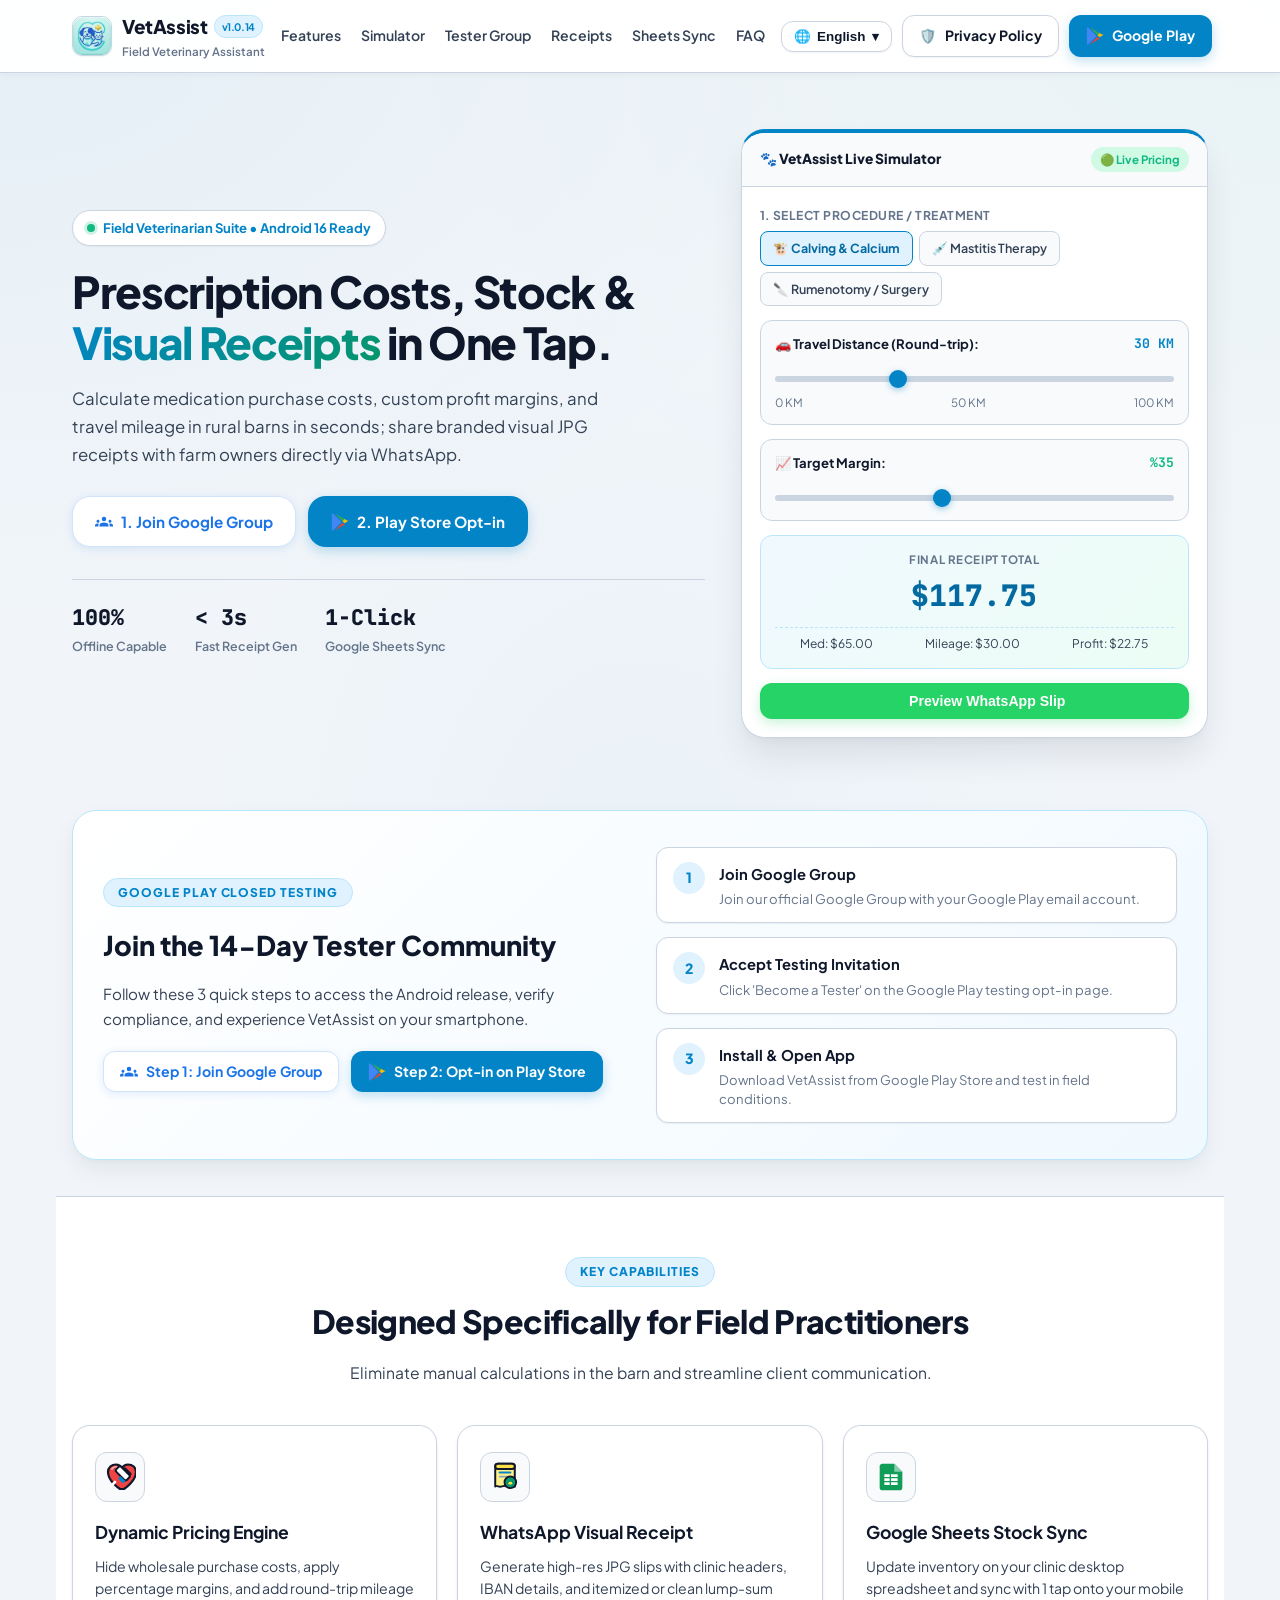
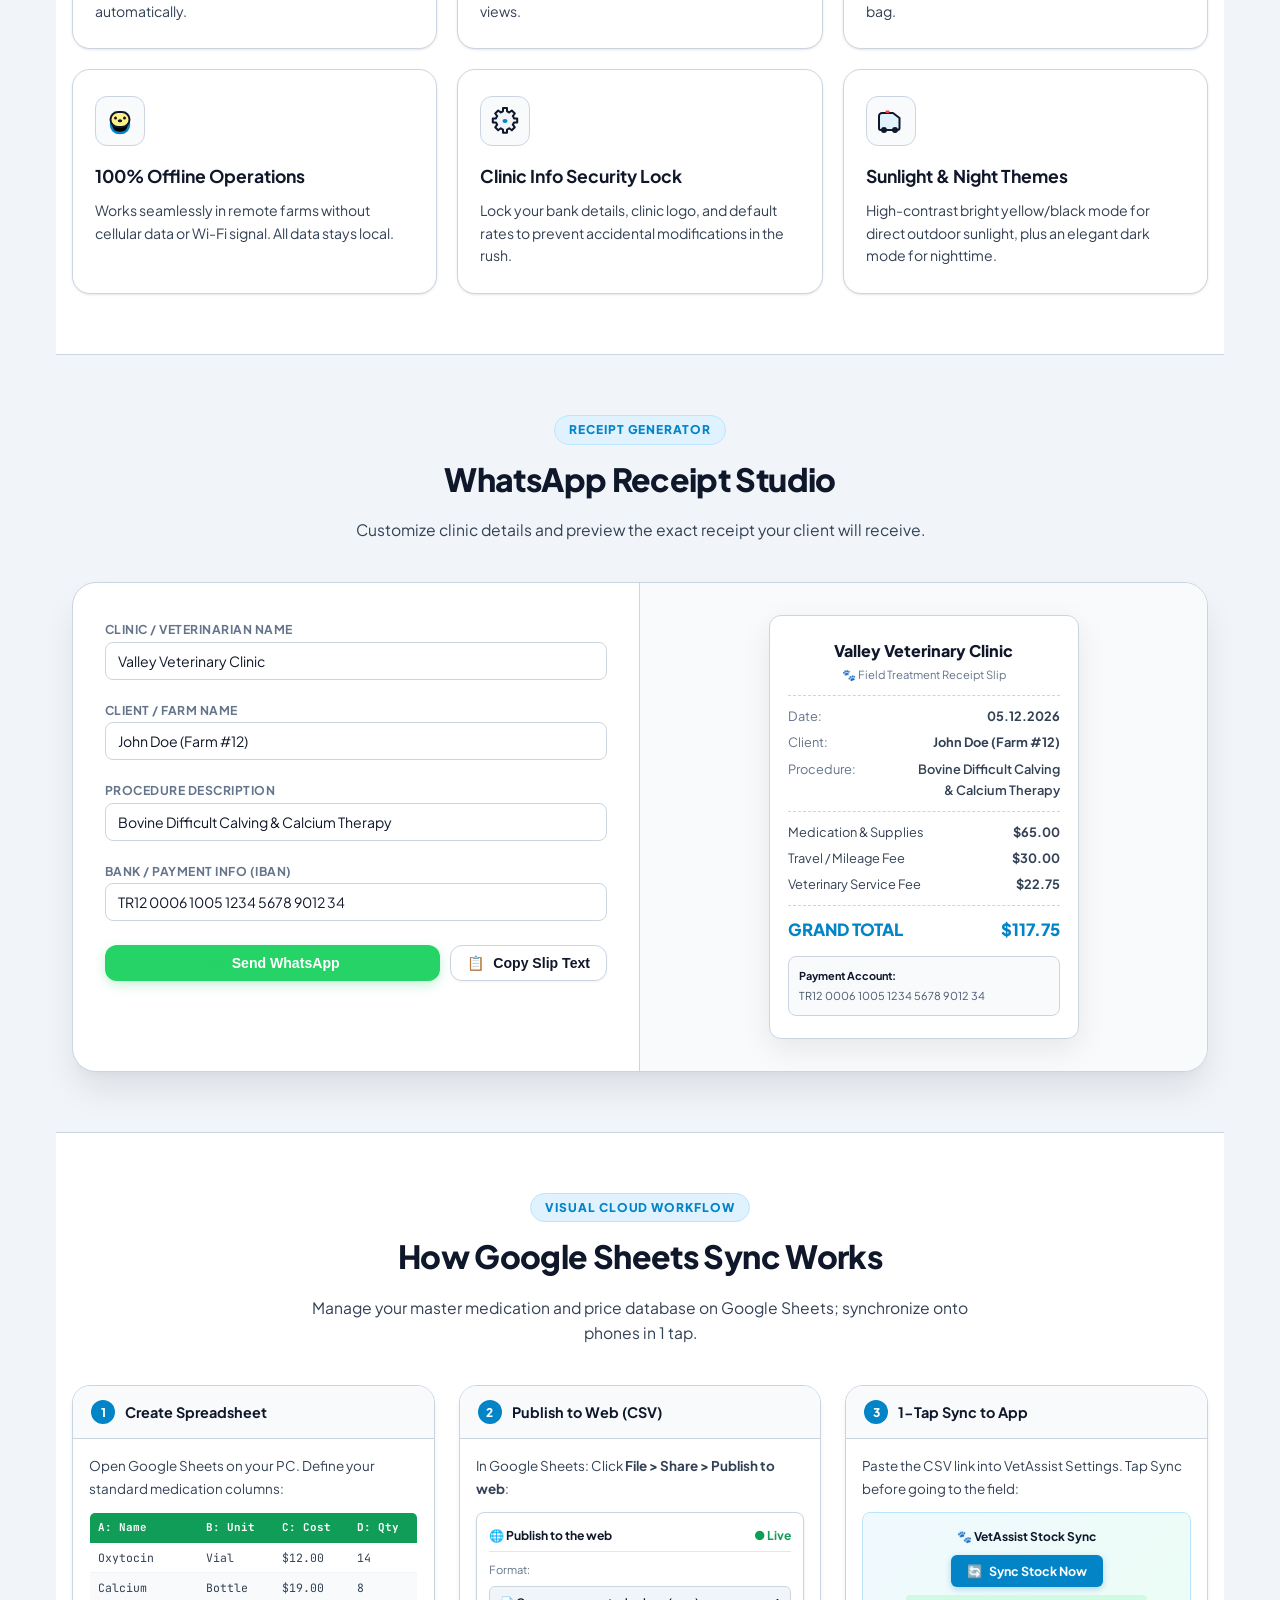
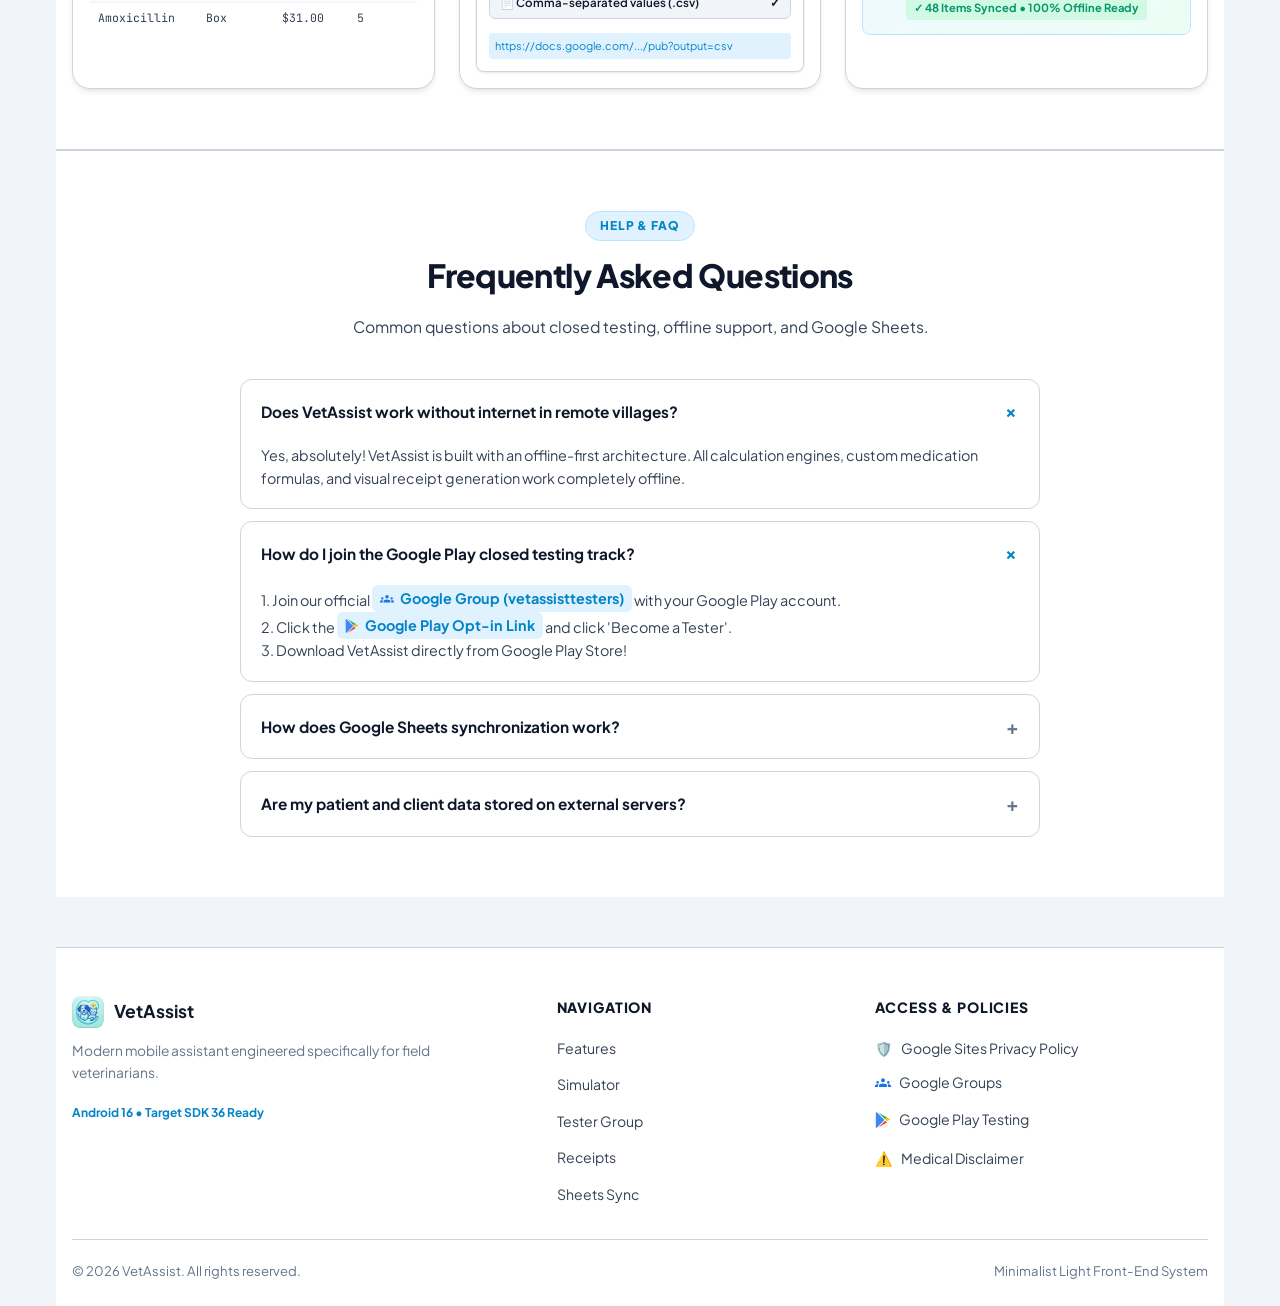
==== commit 17b83fda: "release: Bump version to v1.0.14 (versionCode 26) with UTF-8 encoding fixes and publish to Google Pl" ====
--- a/index.html
+++ b/index.html
@@ -1280,7 +1280,7 @@
         <a href="#" class="brand-logo">
           <img src="icon-192.png" alt="VetAssist Logo">
           <div class="brand-titles">
-            <span class="brand-name">VetAssist <span class="badge-version">v1.0.13</span></span>
+            <span class="brand-name">VetAssist <span class="badge-version">v1.0.14</span></span>
             <span class="brand-tagline" data-i18n="app_tagline">Field Veterinary Assistant</span>
           </div>
         </a>
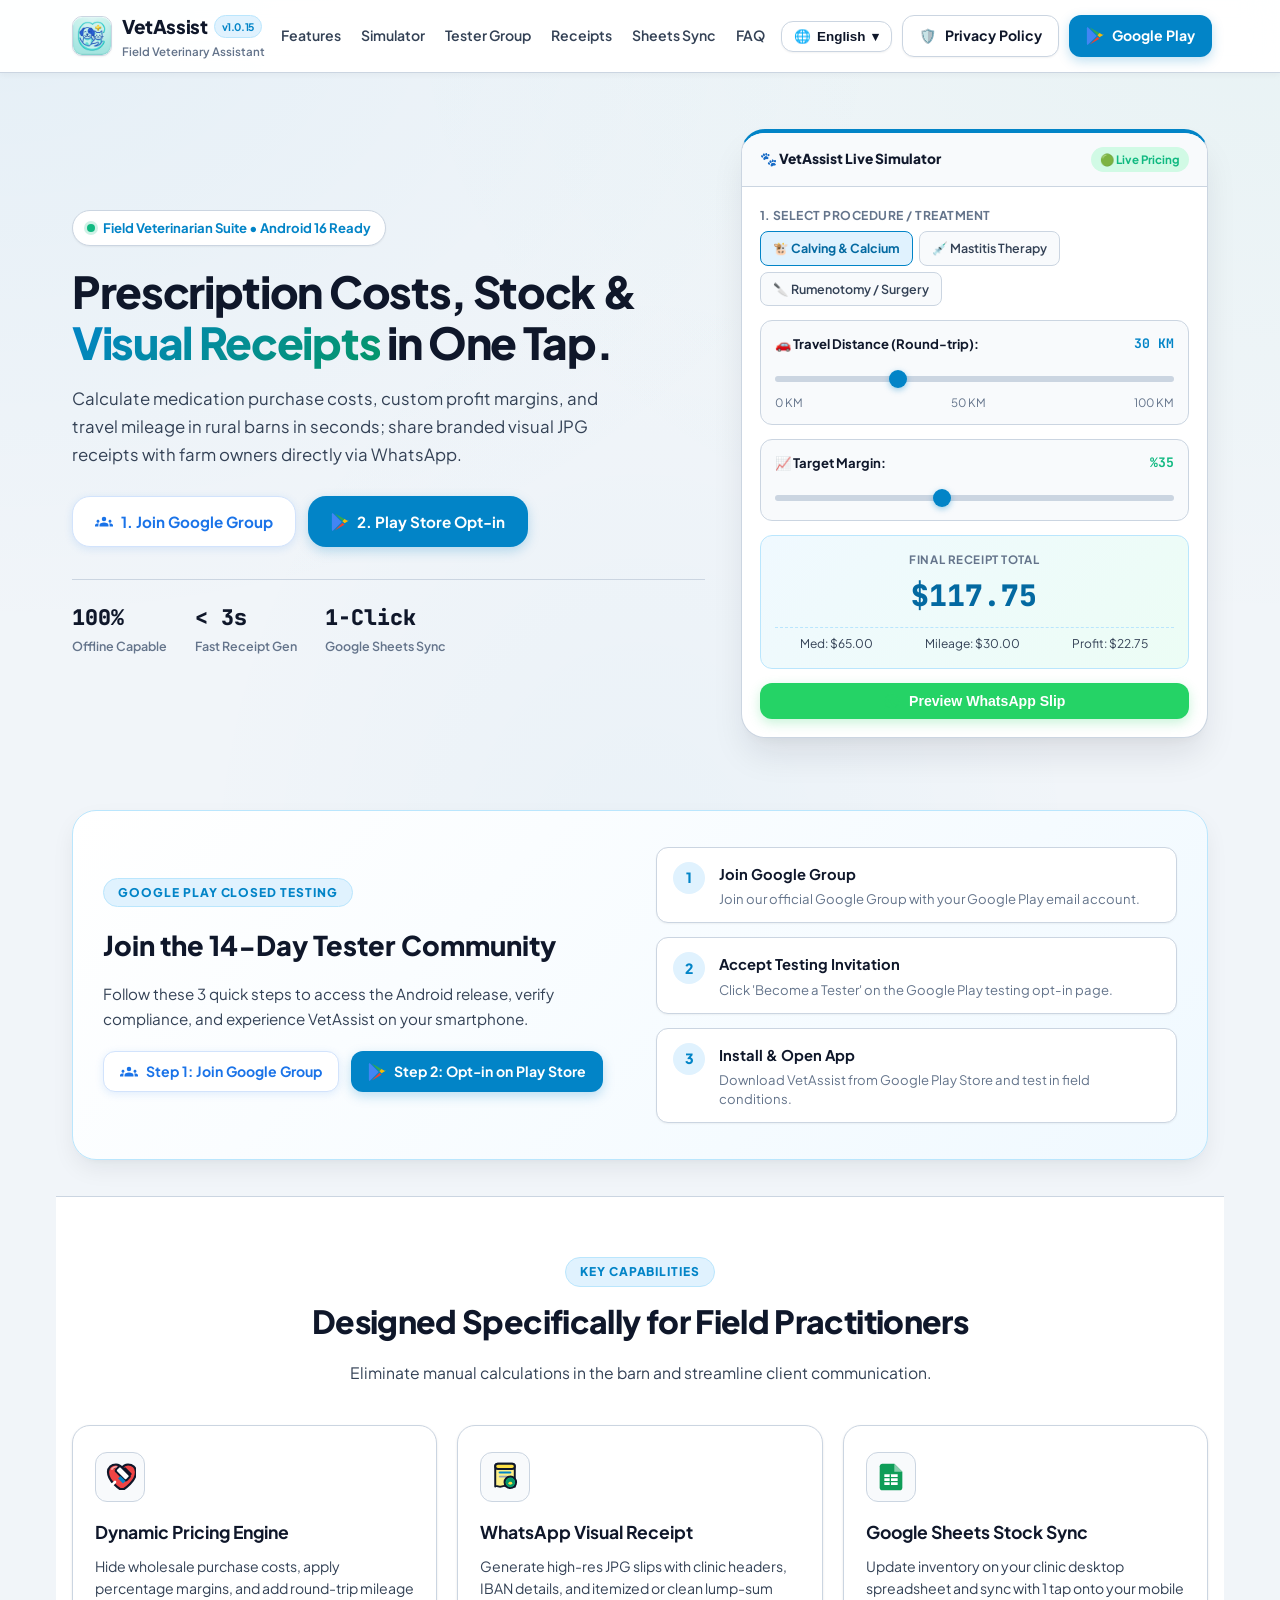
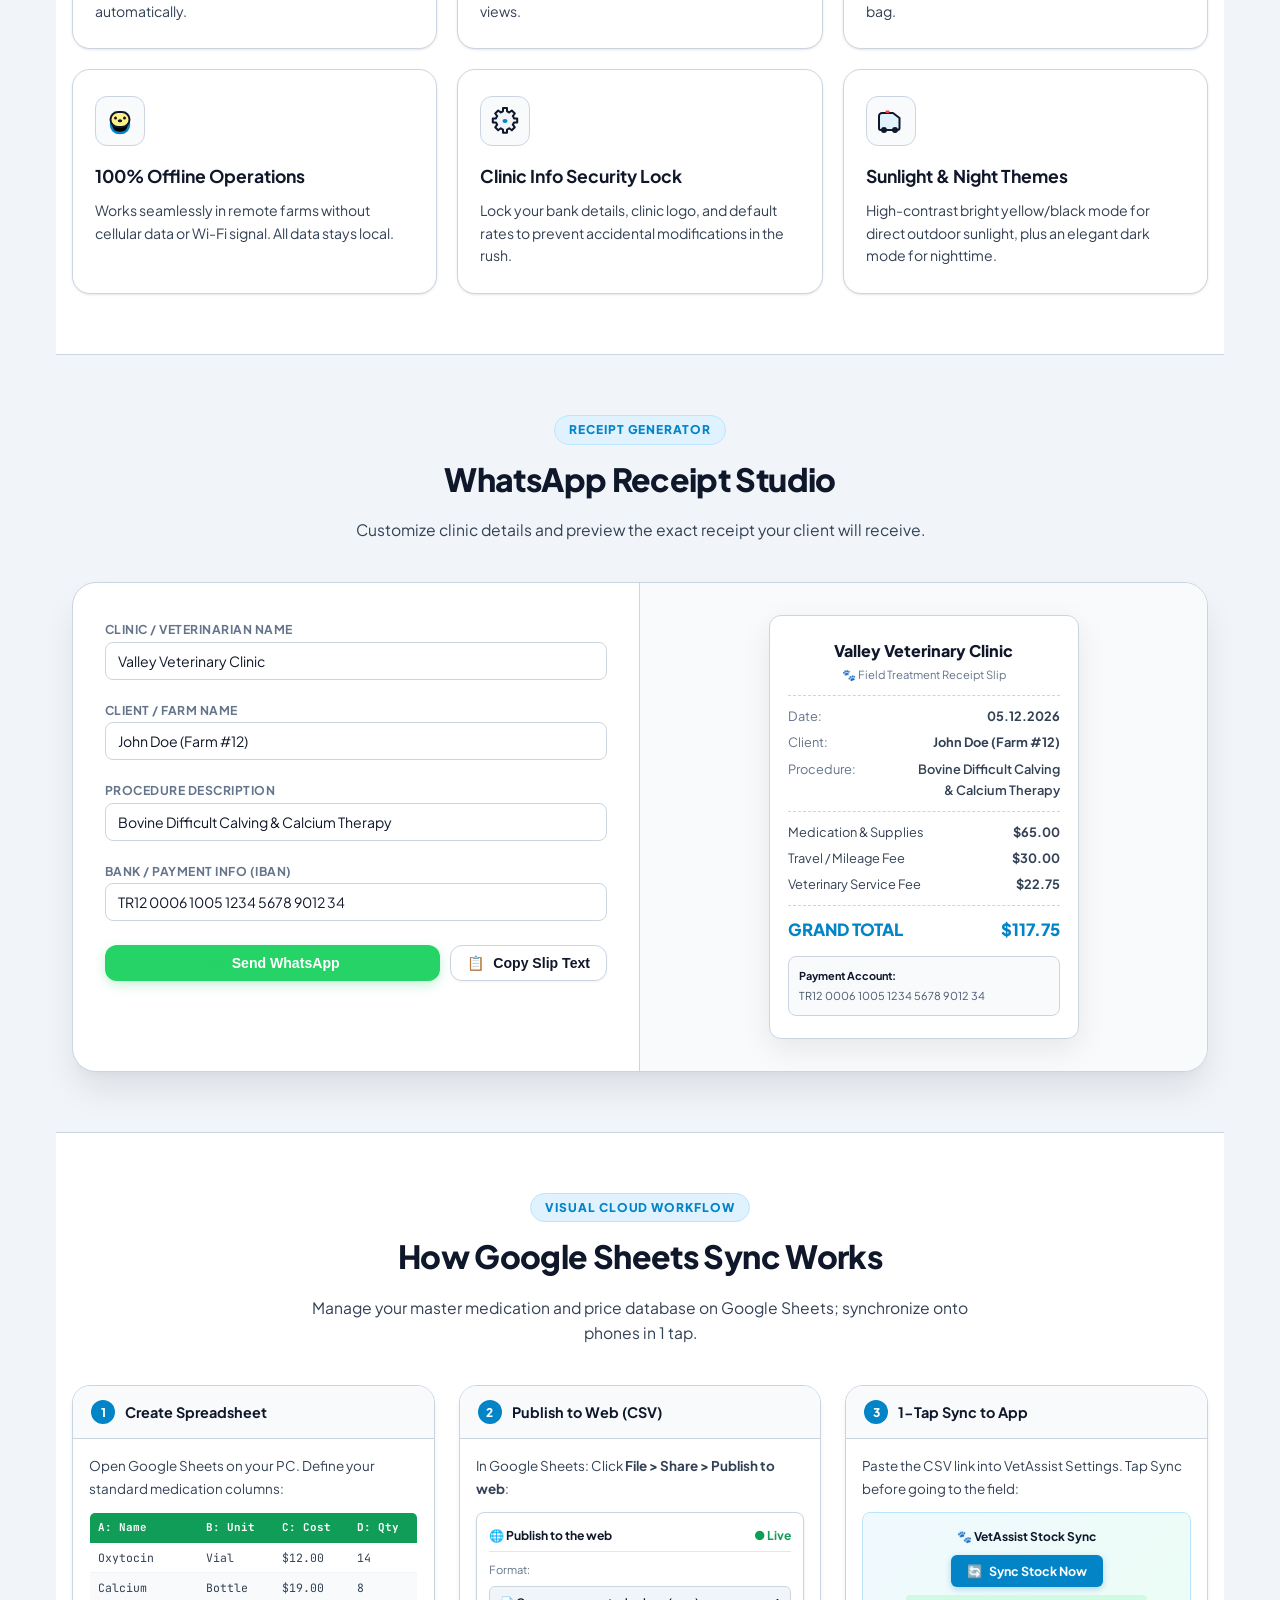
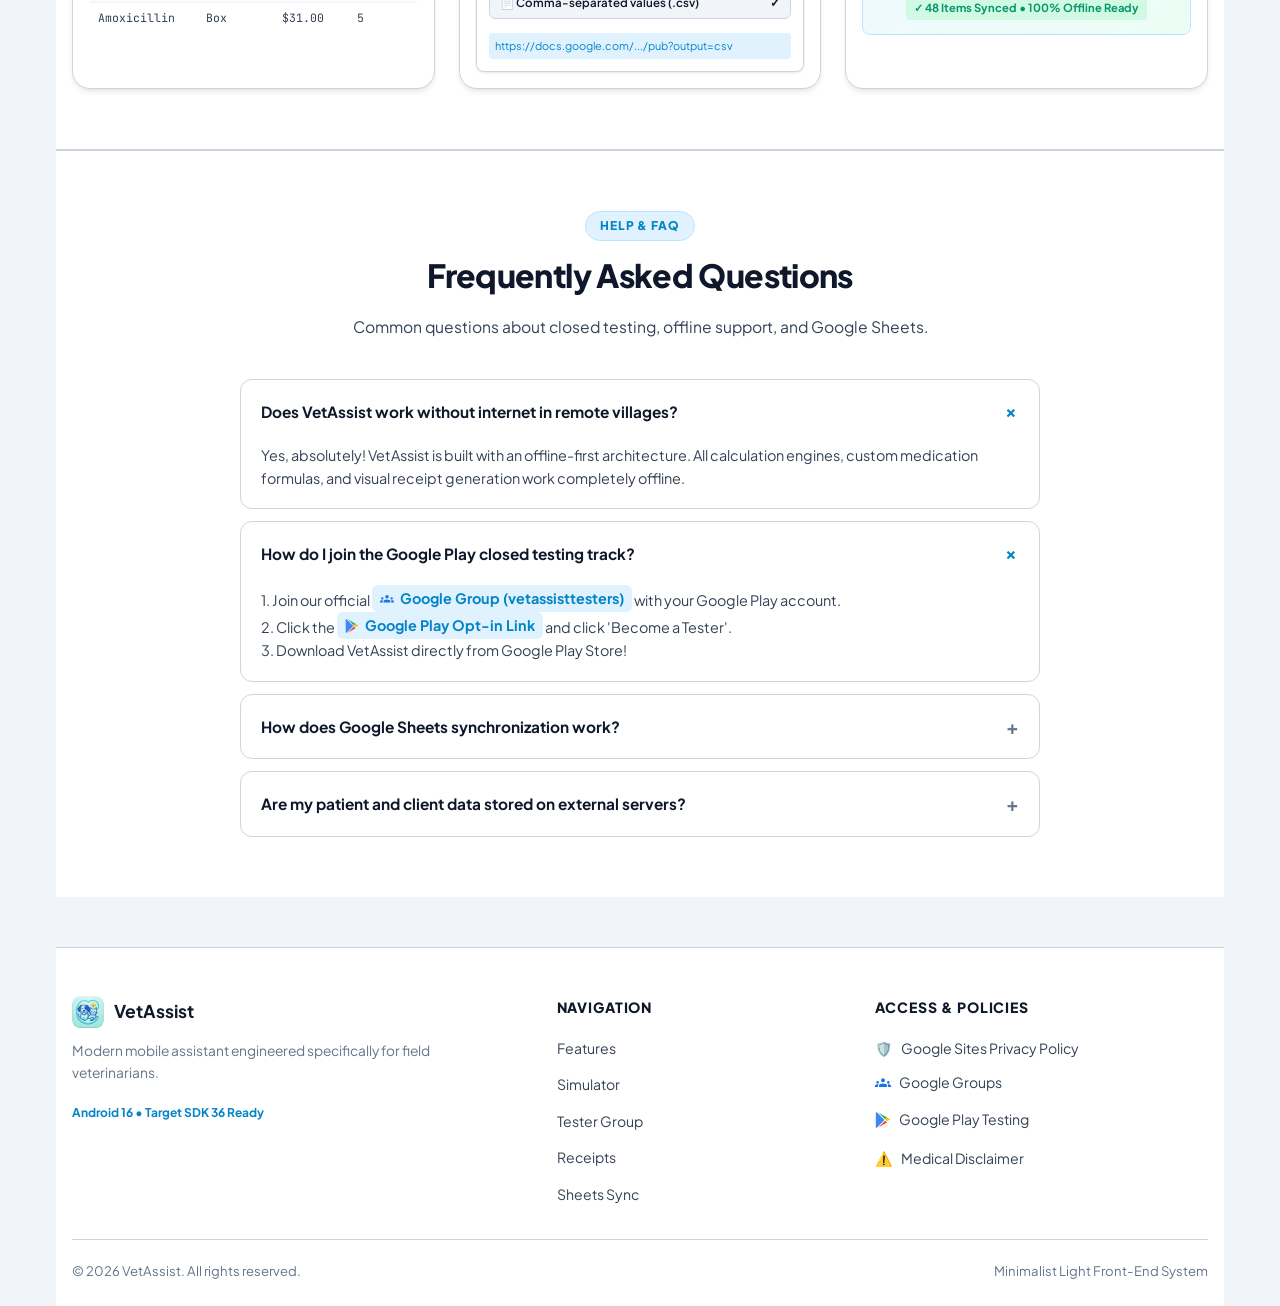
==== commit 8645badb: "release: Bump version to v1.0.15 (versionCode 27) and update UI layout" ====
--- a/index.html
+++ b/index.html
@@ -1280,7 +1280,7 @@
         <a href="#" class="brand-logo">
           <img src="icon-192.png" alt="VetAssist Logo">
           <div class="brand-titles">
-            <span class="brand-name">VetAssist <span class="badge-version">v1.0.14</span></span>
+            <span class="brand-name">VetAssist <span class="badge-version">v1.0.15</span></span>
             <span class="brand-tagline" data-i18n="app_tagline">Field Veterinary Assistant</span>
           </div>
         </a>
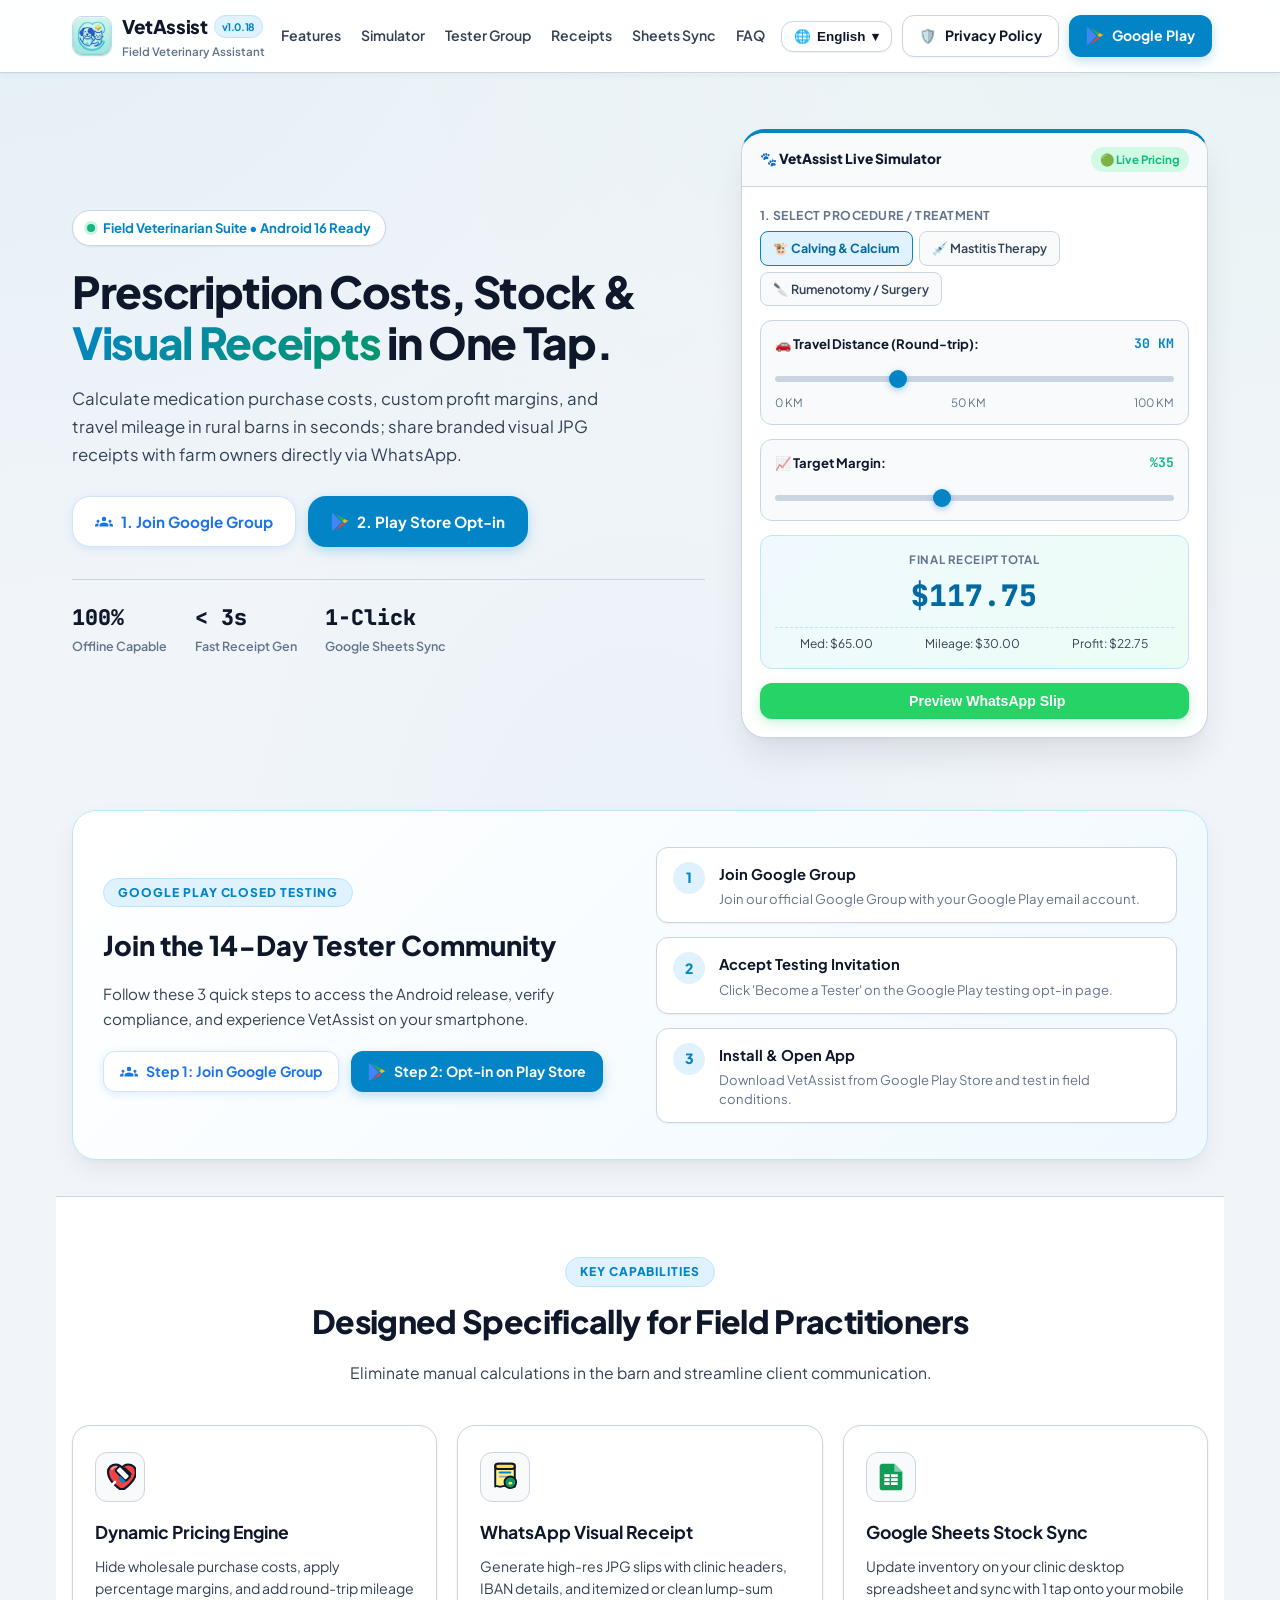
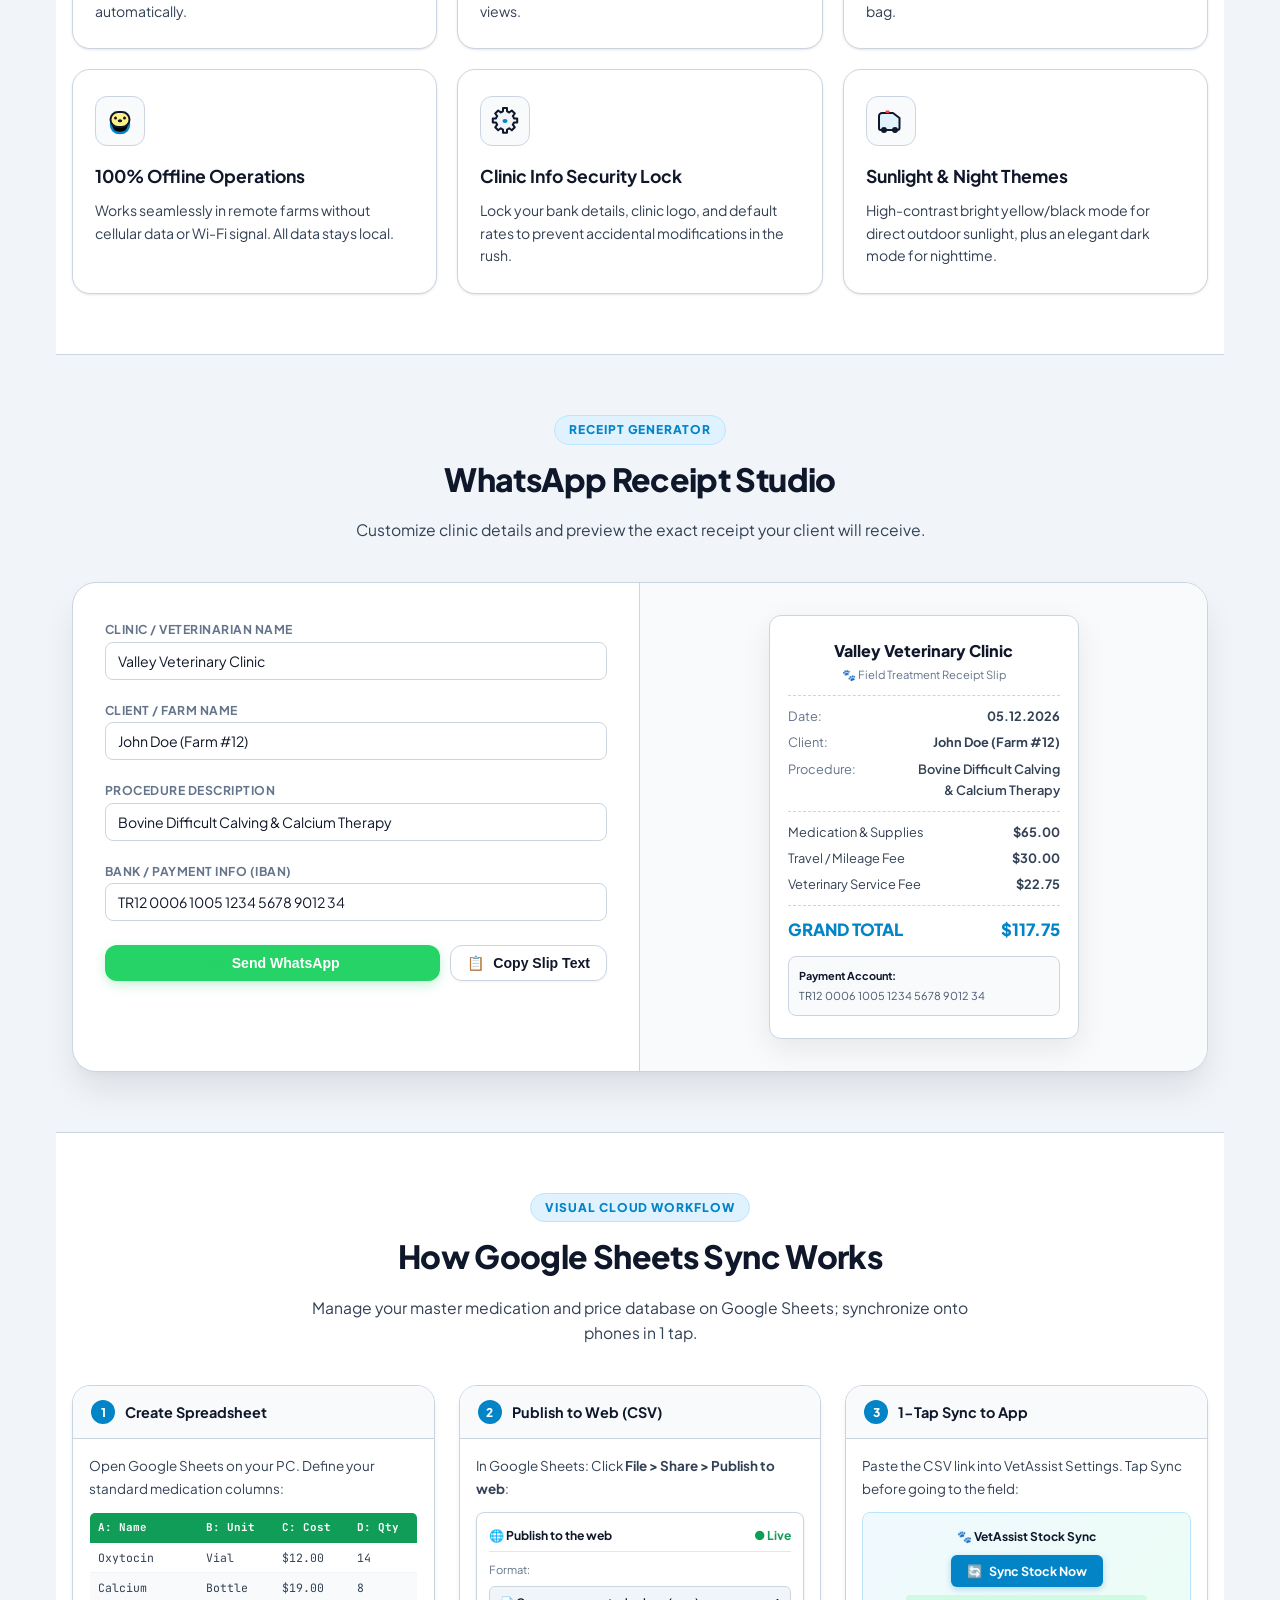
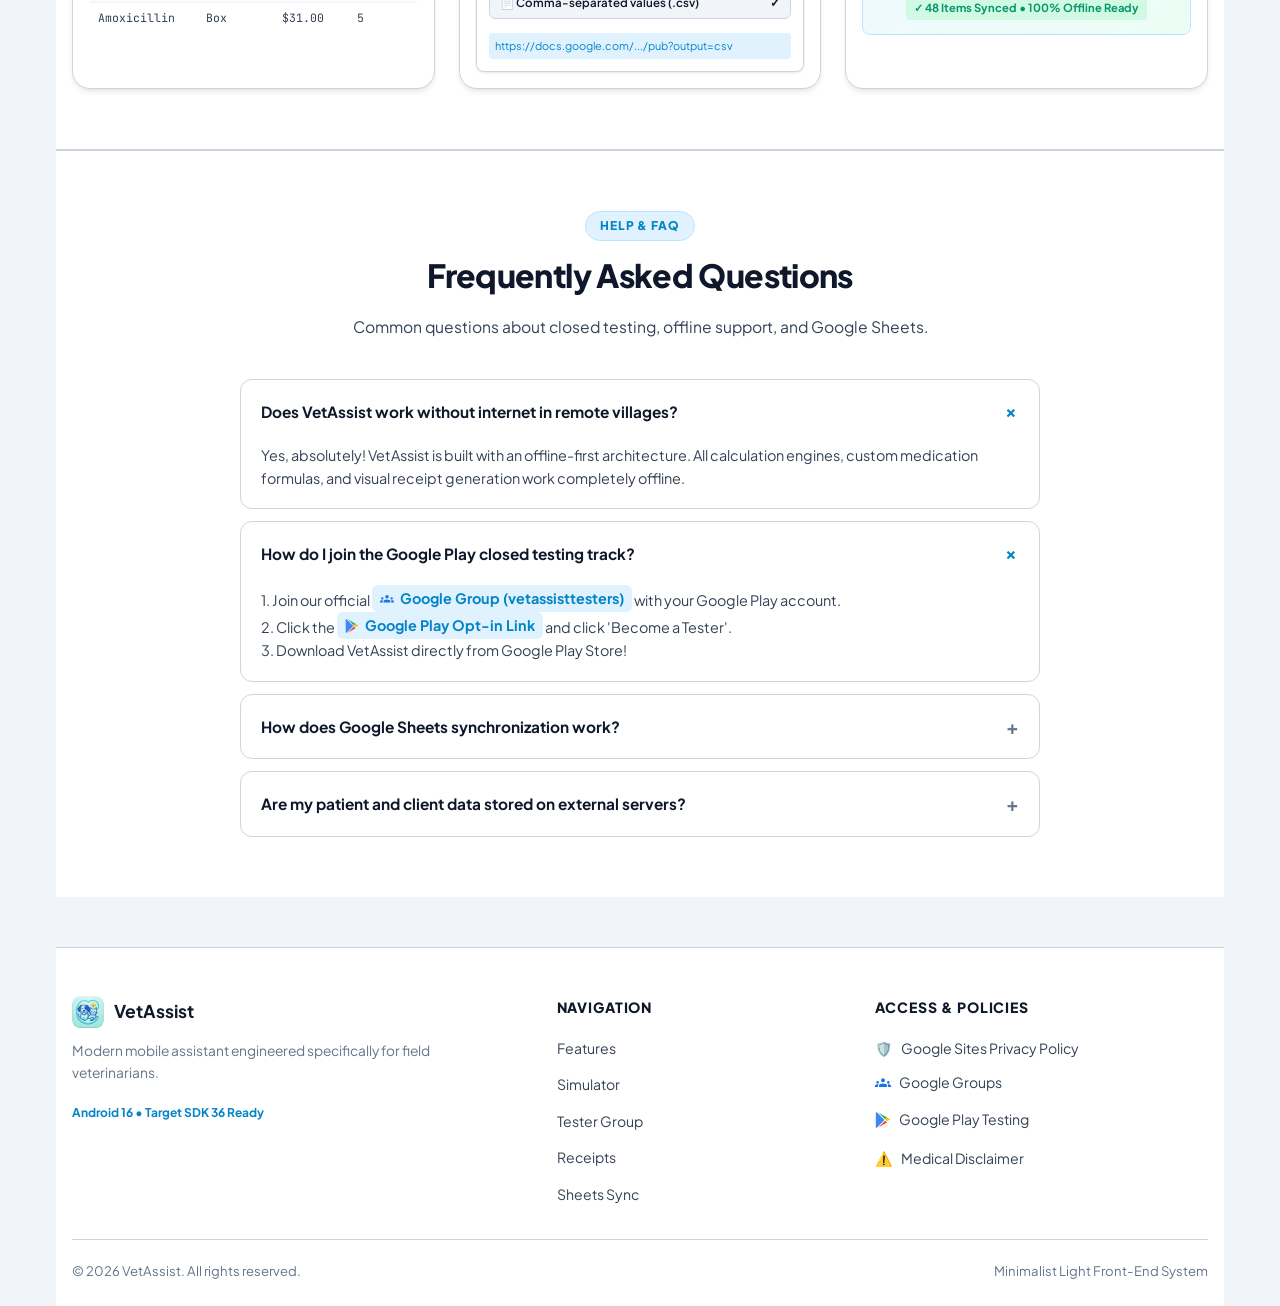
==== commit be8ac070: "release: Publish v1.0.18 (versionCode 30) to Google Play with full backward compatibility and zero d" ====
--- a/index.html
+++ b/index.html
@@ -1280,7 +1280,7 @@
         <a href="#" class="brand-logo">
           <img src="icon-192.png" alt="VetAssist Logo">
           <div class="brand-titles">
-            <span class="brand-name">VetAssist <span class="badge-version">v1.0.15</span></span>
+            <span class="brand-name">VetAssist <span class="badge-version">v1.0.18</span></span>
             <span class="brand-tagline" data-i18n="app_tagline">Field Veterinary Assistant</span>
           </div>
         </a>
